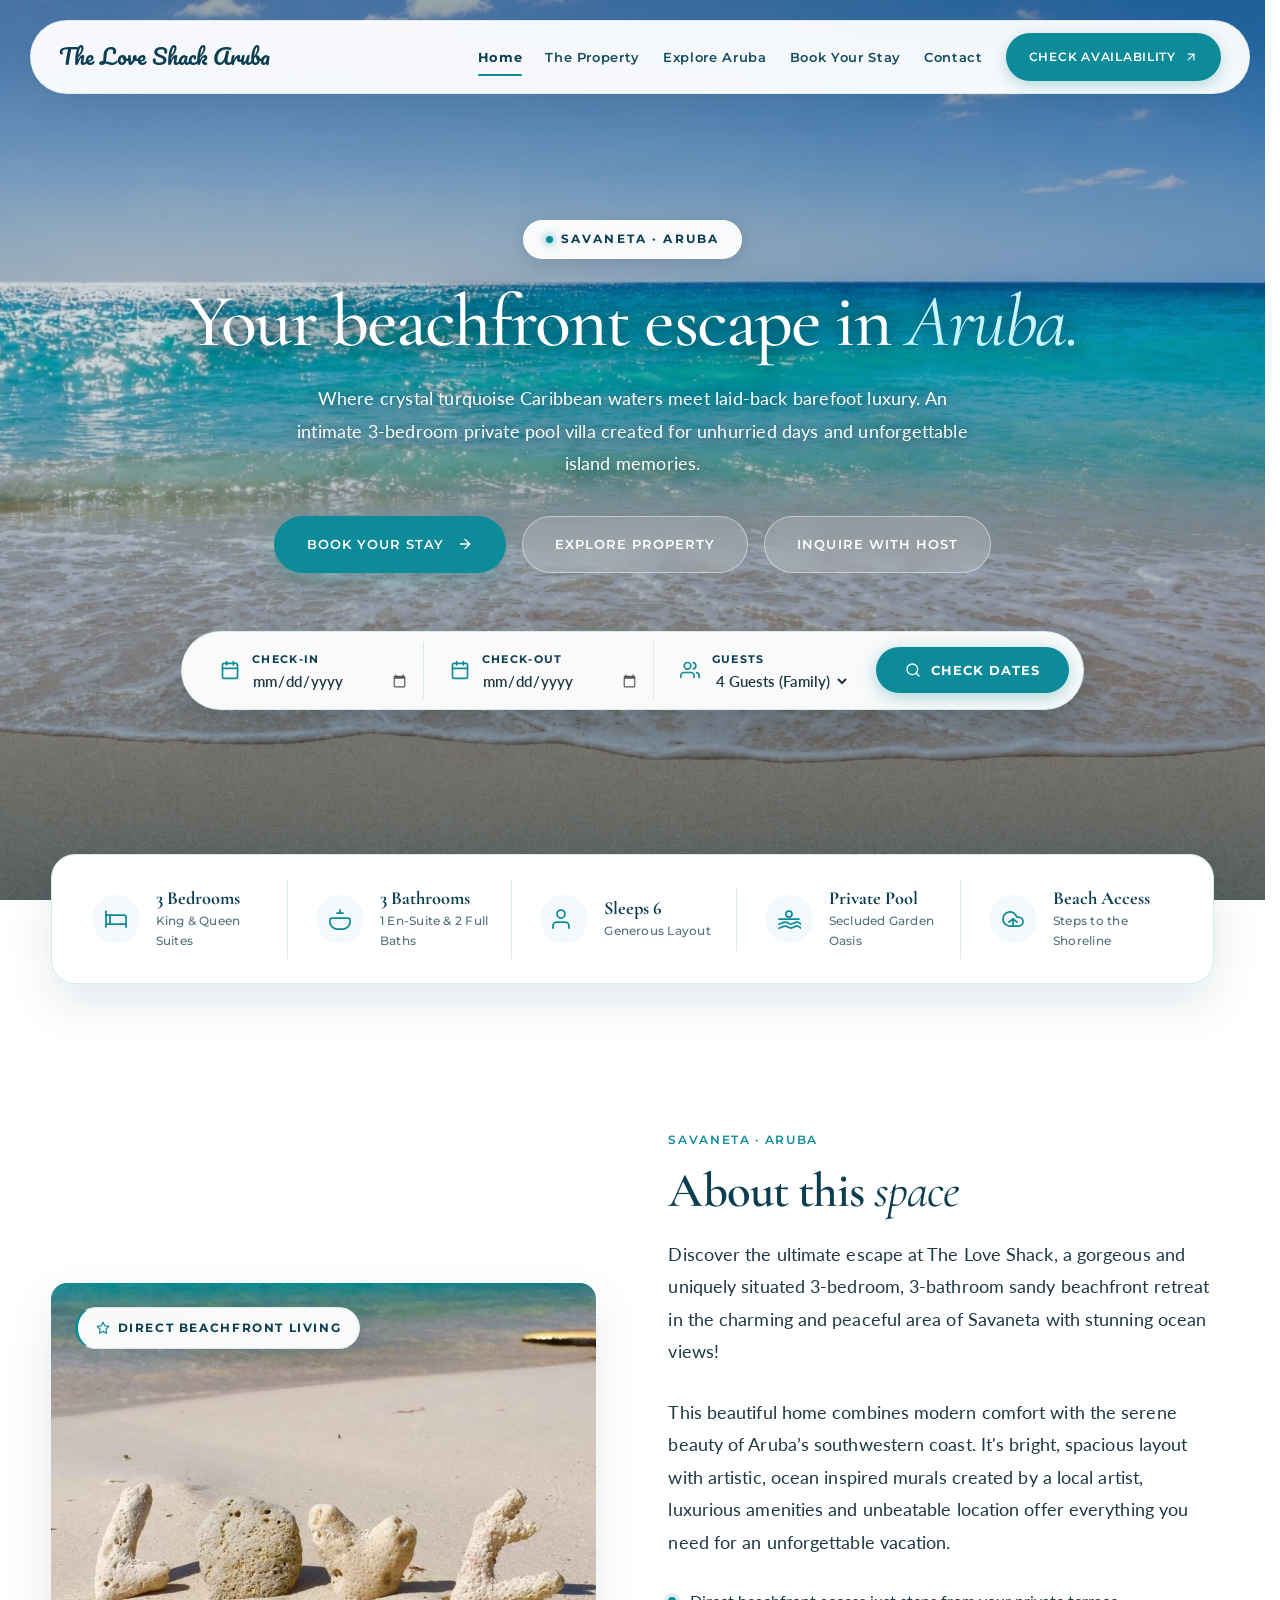
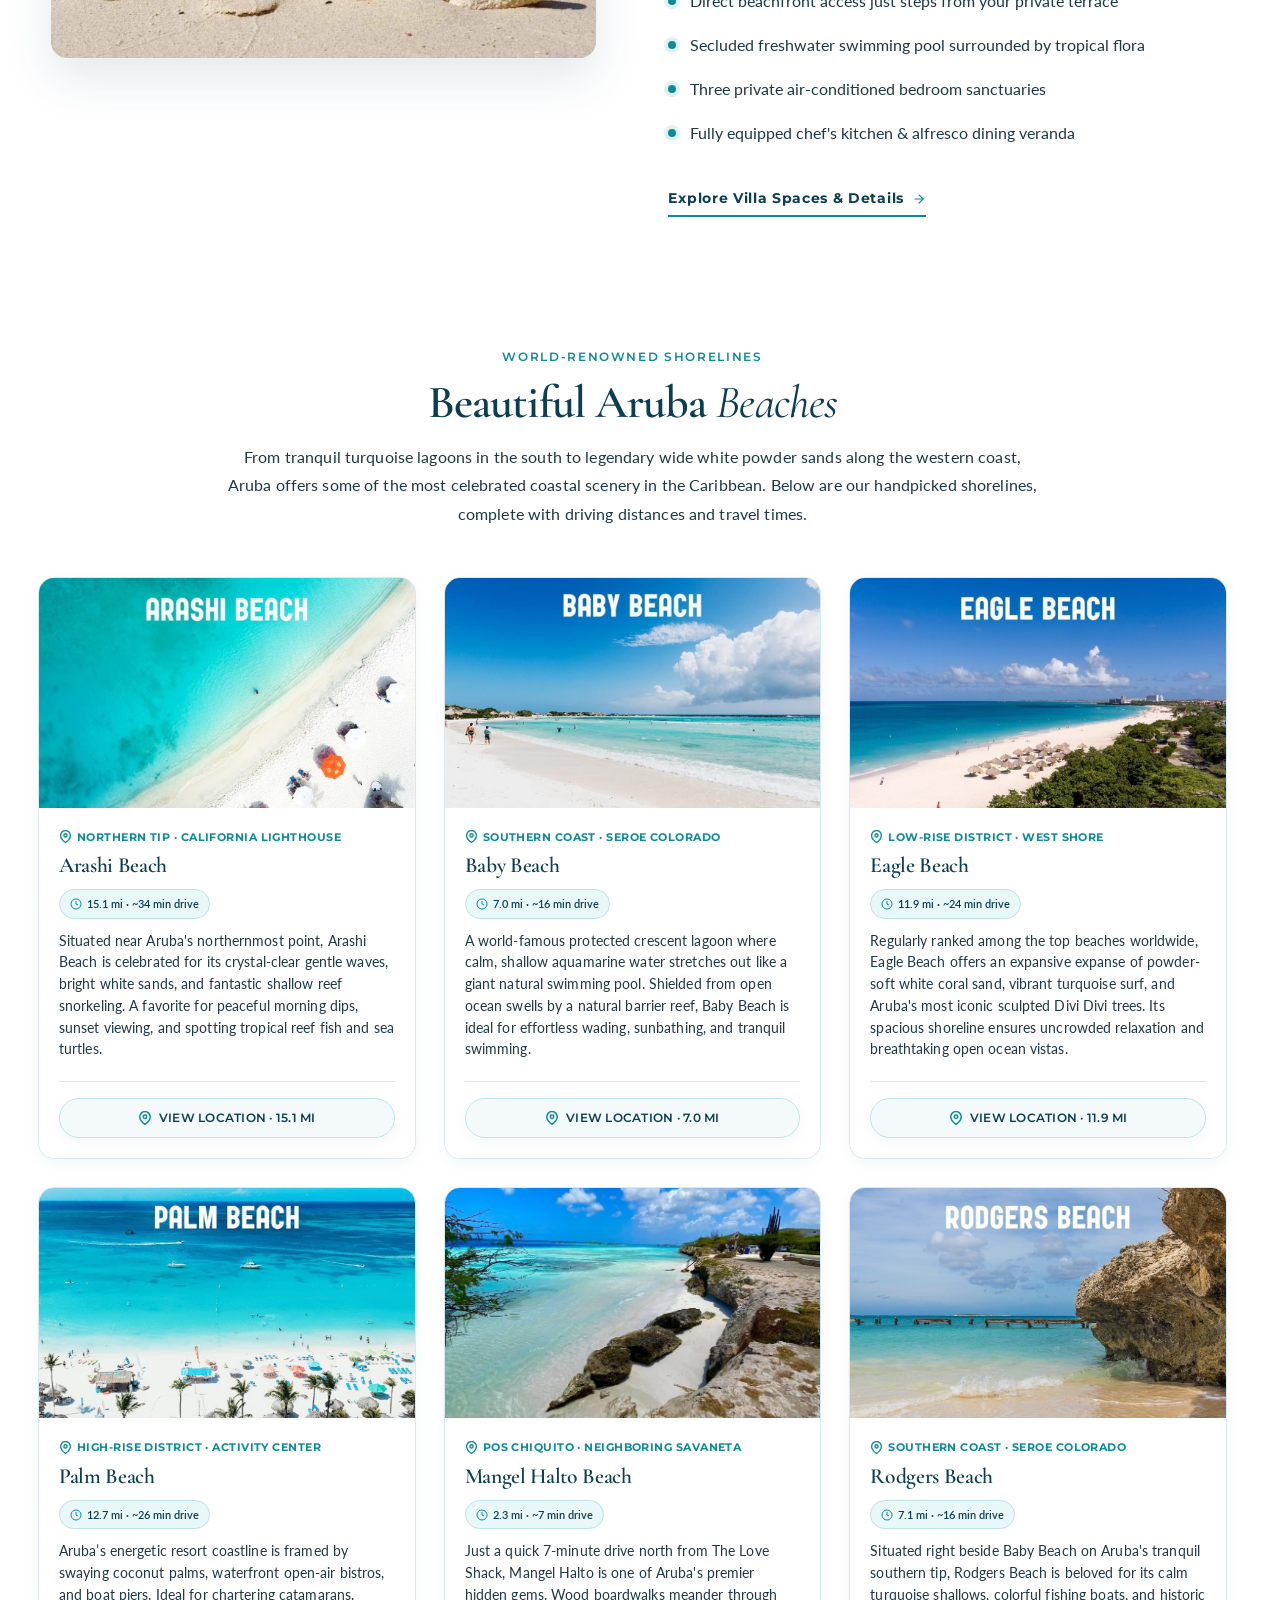
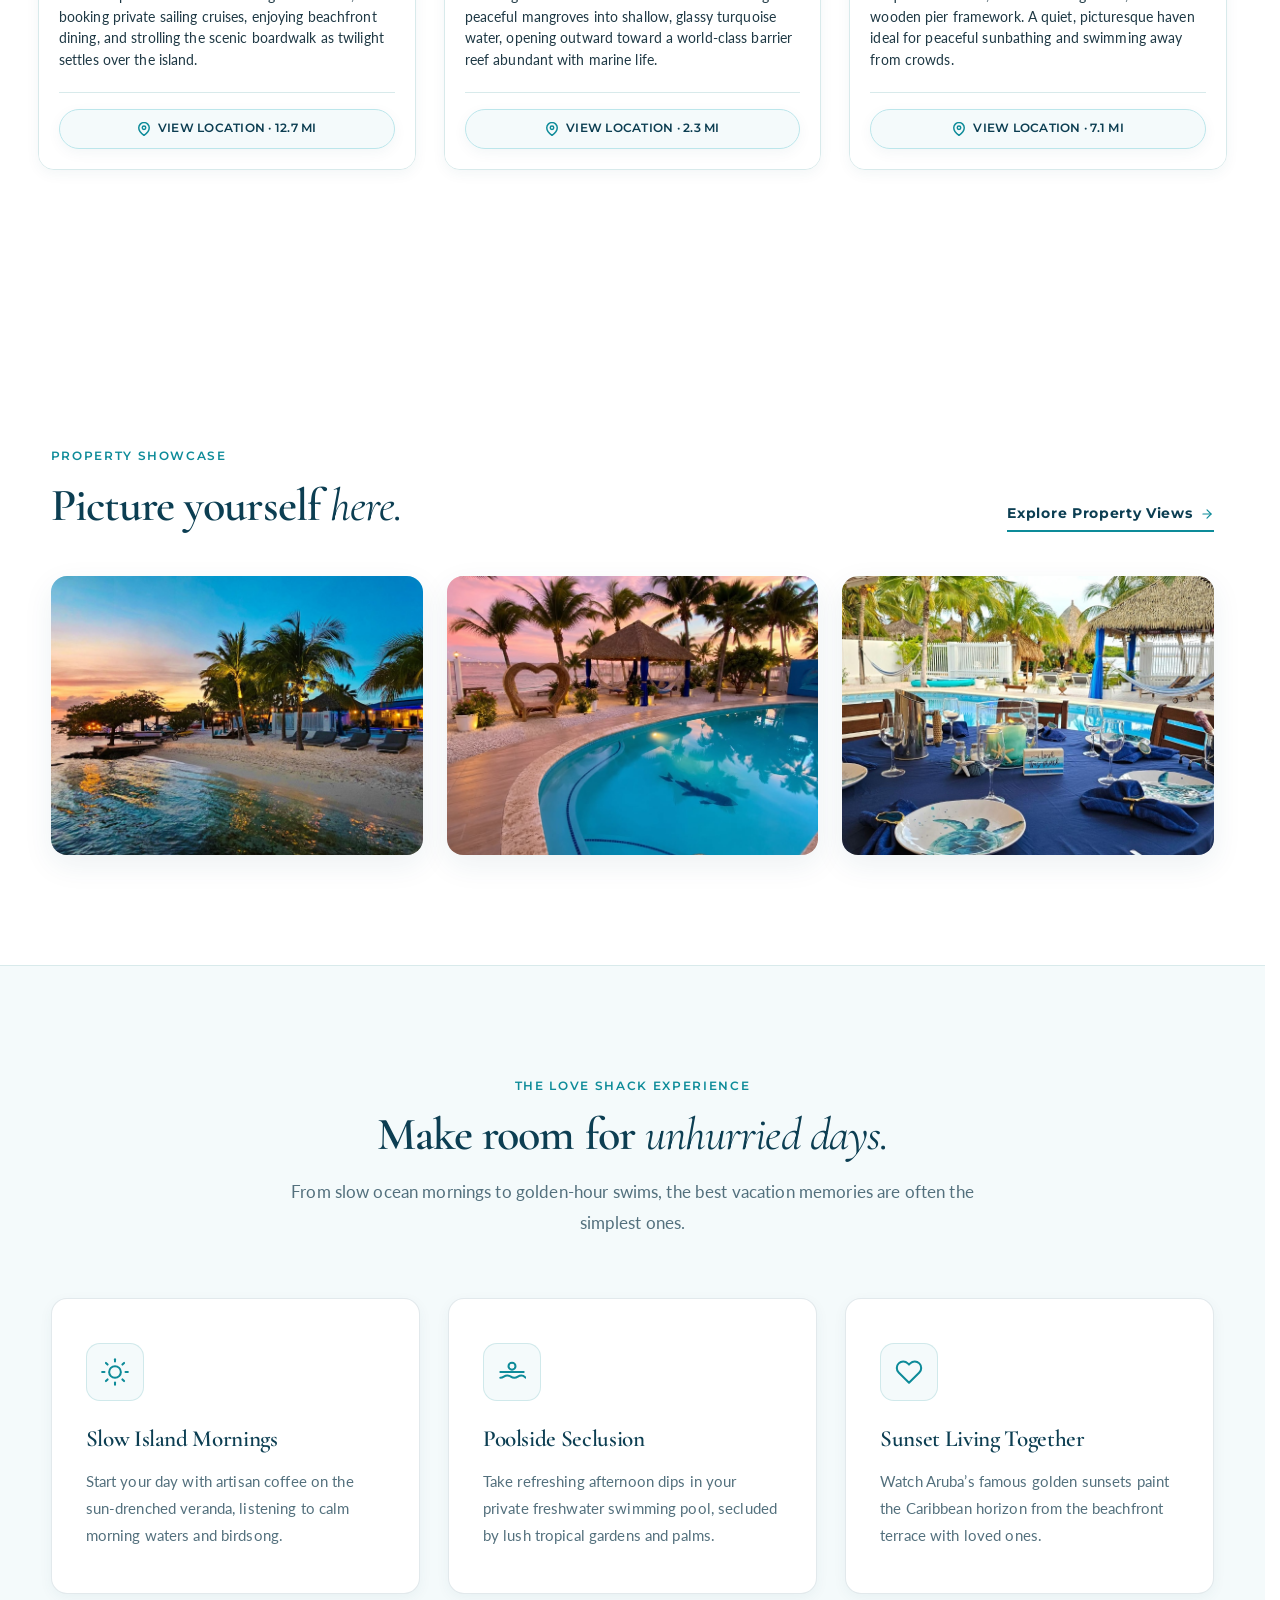
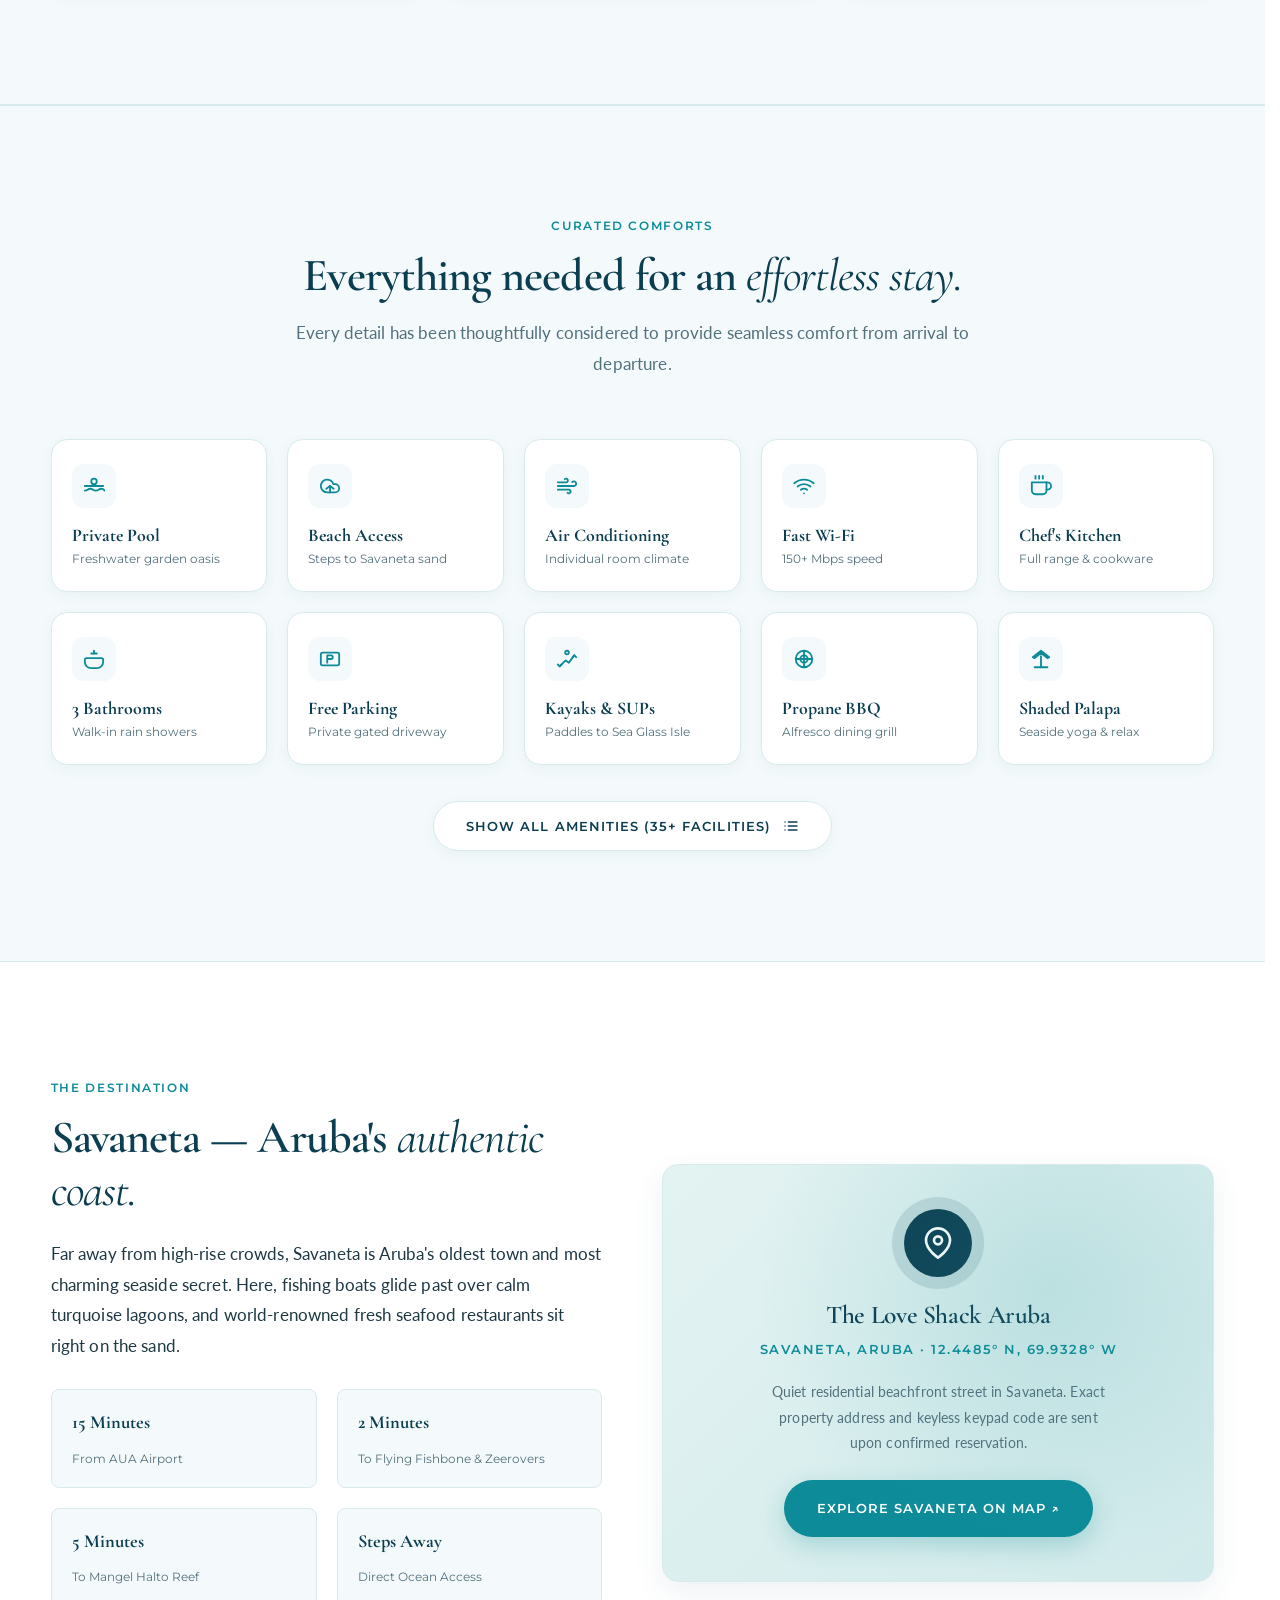
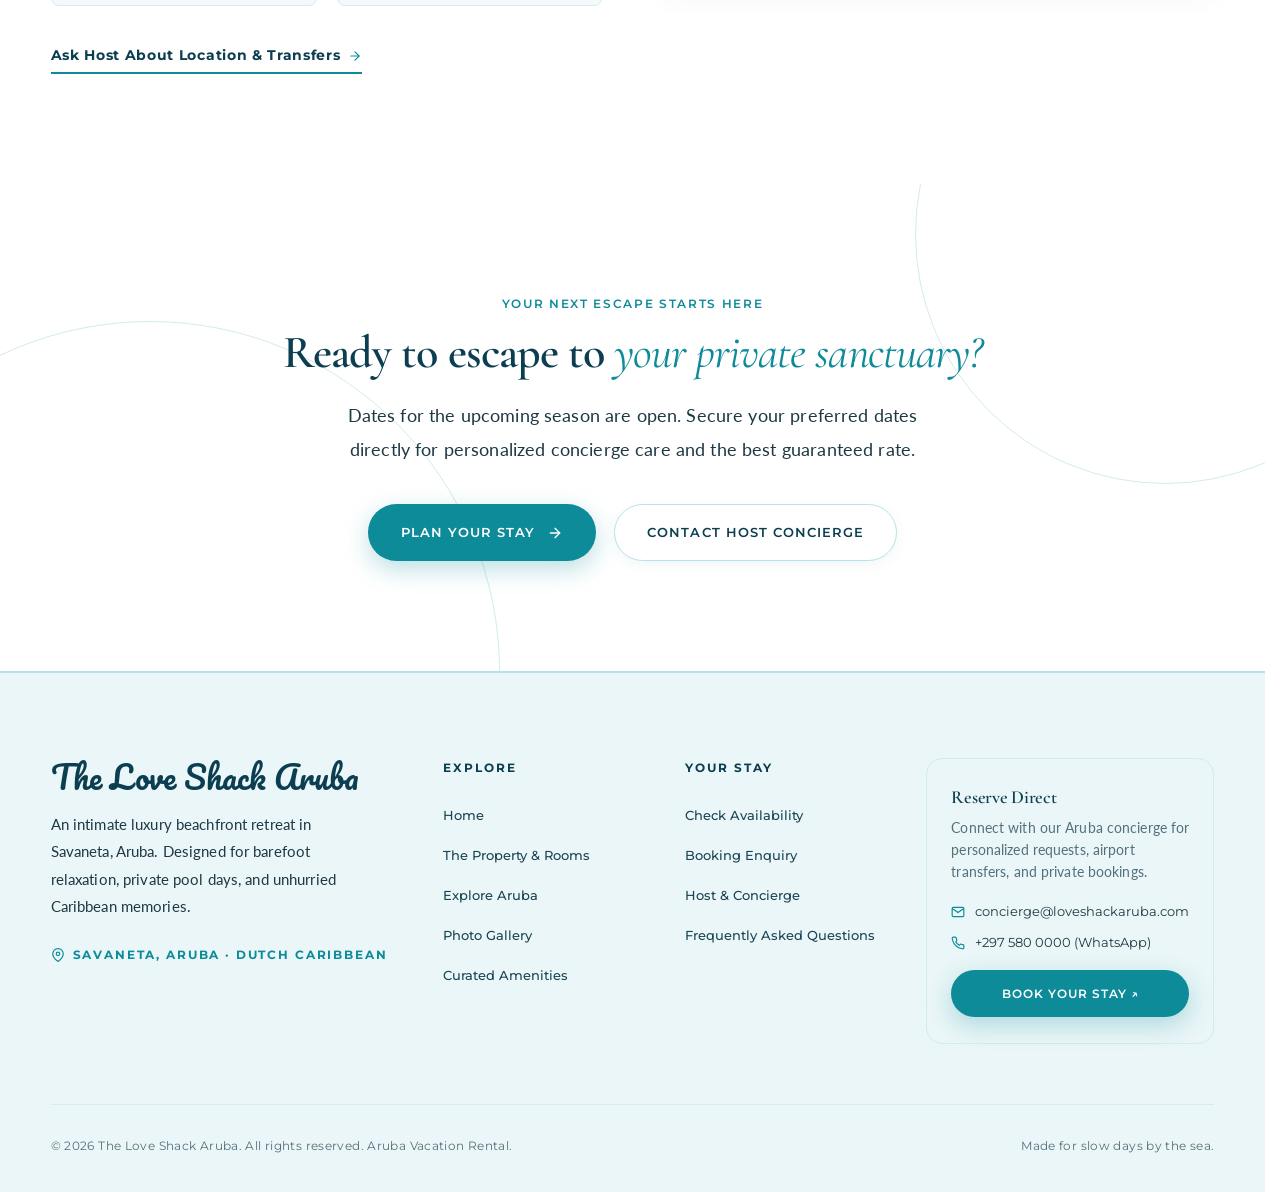
==== index.html @ a63049f9 "Update client requested website changes" ====
<!doctype html>
<html lang="en">
<head>
  <meta charset="utf-8">
  <meta name="viewport" content="width=device-width, initial-scale=1">
  <title>The Love Shack Aruba | Luxury Beachfront Villa in Savaneta</title>
  <meta name="description" content="An intimate 3-bedroom luxury beachfront vacation villa in Savaneta, Aruba. Private swimming pool, direct Caribbean sea access, and serene island living.">
  
  <!-- Typography System: Pacifico (Logo), Cormorant Garamond (Headings), Lato (Body), Montserrat (Nav & Buttons) -->
  <link rel="preconnect" href="https://fonts.googleapis.com">
  <link rel="preconnect" href="https://fonts.gstatic.com" crossorigin>
  <link href="https://fonts.googleapis.com/css2?family=Bodoni+Moda:ital,opsz,wght@0,6..96,400..900;1,6..96,400..900&family=Cormorant+Garamond:ital,wght@0,400;0,500;0,600;0,700;1,400;1,600&family=Lato:ital,wght@0,300;0,400;0,700;1,300;1,400&family=Montserrat:wght@400;500;600;700&family=Pacifico&display=swap" rel="stylesheet">
  
  <link rel="stylesheet" href="assets/css/style.css?v=2.8">
</head>
<body>

  <!-- Floating Luxury Navigation Bar (Reference 1 & 2 Synthesis) -->
  <div class="header-wrapper">
    <header class="header">
      <a class="logo" href="index.html" aria-label="The Love Shack Aruba Homepage">The Love Shack Aruba</a>
      
      <button class="menu-btn" aria-label="Toggle navigation menu" aria-expanded="false">
        <svg class="icon-hamburger" viewBox="0 0 24 24" fill="none" stroke="currentColor" stroke-width="2" stroke-linecap="round" stroke-linejoin="round" aria-hidden="true">
          <line x1="3" y1="12" x2="21" y2="12"></line>
          <line x1="3" y1="6" x2="21" y2="6"></line>
          <line x1="3" y1="18" x2="21" y2="18"></line>
        </svg>
        <svg class="icon-close" viewBox="0 0 24 24" fill="none" stroke="currentColor" stroke-width="2" stroke-linecap="round" stroke-linejoin="round" aria-hidden="true">
          <line x1="18" y1="6" x2="6" y2="18"></line>
          <line x1="6" y1="6" x2="18" y2="18"></line>
        </svg>
      </button>

      <nav class="nav" aria-label="Main Navigation">
        <a class="current" href="index.html">Home</a>
        <a href="property.html">The Property</a>
        <a href="explore-aruba.html">Explore Aruba</a>
        <a href="booking.html">Book Your Stay</a>
        <a href="contact.html">Contact</a>
        <a class="nav-cta" href="booking.html">
          Check Availability
          <svg viewBox="0 0 24 24" fill="none" stroke="currentColor" stroke-width="2" stroke-linecap="round" stroke-linejoin="round">
            <line x1="7" y1="17" x2="17" y2="7"></line>
            <polyline points="7 7 17 7 17 17"></polyline>
          </svg>
        </a>
      </nav>
    </header>
  </div>

  <main>
    <!-- Immersive Beachfront Hero Section (Reference 1 & 2 Inspirations) -->
    <section class="hero" aria-label="Welcome to The Love Shack Aruba">
      <div class="hero-bg" role="img" aria-label="Caribbean beachfront and ocean hero photograph"></div>
      <div class="hero-overlay"></div>
      
      <div class="hero-content">
        <div class="hero-tag">
          <span>SAVANETA · ARUBA</span>
        </div>

        <h1>Your beachfront escape in <em>Aruba.</em></h1>
        
        <p class="hero-description">
          Where crystal turquoise Caribbean waters meet laid-back barefoot luxury. An intimate 3-bedroom private pool villa created for unhurried days and unforgettable island memories.
        </p>

        <div class="hero-actions">
          <a class="btn btn-teal" href="booking.html">
            Book Your Stay
            <svg viewBox="0 0 24 24" fill="none" stroke="currentColor" stroke-width="2" stroke-linecap="round" stroke-linejoin="round">
              <line x1="5" y1="12" x2="19" y2="12"></line>
              <polyline points="12 5 19 12 12 19"></polyline>
            </svg>
          </a>
          <a class="btn btn-glass" href="property.html#accommodations">Explore Property</a>
          <a class="btn btn-glass" href="contact.html">Inquire With Host</a>
        </div>

        <!-- Central Floating Booking Search Bar (Signature Reference 1 Element) -->
        <div class="hero-search-wrapper">
          <form class="hero-search-bar" id="heroSearchForm" action="booking.html" method="GET" aria-label="Quick search availability">
            <div class="search-field">
              <div class="search-field-icon">
                <svg viewBox="0 0 24 24" fill="none" stroke="currentColor" stroke-width="2" stroke-linecap="round" stroke-linejoin="round">
                  <rect x="3" y="4" width="18" height="18" rx="2" ry="2"></rect>
                  <line x1="16" y1="2" x2="16" y2="6"></line>
                  <line x1="8" y1="2" x2="8" y2="6"></line>
                  <line x1="3" y1="10" x2="21" y2="10"></line>
                </svg>
              </div>
              <div class="search-field-body">
                <span class="search-field-label">Check-In</span>
                <input type="date" id="heroCheckin" name="checkin" aria-label="Check-in date">
              </div>
            </div>

            <div class="search-field">
              <div class="search-field-icon">
                <svg viewBox="0 0 24 24" fill="none" stroke="currentColor" stroke-width="2" stroke-linecap="round" stroke-linejoin="round">
                  <rect x="3" y="4" width="18" height="18" rx="2" ry="2"></rect>
                  <line x1="16" y1="2" x2="16" y2="6"></line>
                  <line x1="8" y1="2" x2="8" y2="6"></line>
                  <line x1="3" y1="10" x2="21" y2="10"></line>
                </svg>
              </div>
              <div class="search-field-body">
                <span class="search-field-label">Check-Out</span>
                <input type="date" id="heroCheckout" name="checkout" aria-label="Check-out date">
              </div>
            </div>

            <div class="search-field">
              <div class="search-field-icon">
                <svg viewBox="0 0 24 24" fill="none" stroke="currentColor" stroke-width="2" stroke-linecap="round" stroke-linejoin="round">
                  <path d="M17 21v-2a4 4 0 0 0-4-4H5a4 4 0 0 0-4 4v2"></path>
                  <circle cx="9" cy="7" r="4"></circle>
                  <path d="M23 21v-2a4 4 0 0 0-3-3.87"></path>
                  <path d="M16 3.13a4 4 0 0 1 0 7.75"></path>
                </svg>
              </div>
              <div class="search-field-body">
                <span class="search-field-label">Guests</span>
                <select id="heroGuests" name="guests" aria-label="Number of guests">
                  <option value="2">2 Guests (Couple)</option>
                  <option value="4" selected>4 Guests (Family)</option>
                  <option value="6">6 Guests (Max)</option>
                </select>
              </div>
            </div>

            <button type="submit" class="search-btn">
              <svg viewBox="0 0 24 24" fill="none" stroke="currentColor" stroke-width="2" stroke-linecap="round" stroke-linejoin="round">
                <circle cx="11" cy="11" r="8"></circle>
                <line x1="21" y1="21" x2="16.65" y2="16.65"></line>
              </svg>
              <span>Check Dates</span>
            </button>
          </form>
        </div>
      </div>
    </section>

    <!-- Floating Amenity Information Strip (Signature Reference 2 Element) -->
    <section class="amenity-strip-section wrap" aria-label="Property Key Highlights">
      <div class="amenity-strip-container">
        <div class="strip-item">
          <div class="strip-icon">
            <svg viewBox="0 0 24 24" fill="none" stroke="currentColor" stroke-linecap="round" stroke-linejoin="round">
              <path d="M2 4v16"></path>
              <path d="M2 8h18a2 2 0 0 1 2 2v10"></path>
              <path d="M2 17h20"></path>
              <path d="M6 8v9"></path>
            </svg>
          </div>
          <div class="strip-text">
            <strong>3 Bedrooms</strong>
            <span>King & Queen Suites</span>
          </div>
        </div>

        <div class="strip-item">
          <div class="strip-icon">
            <svg viewBox="0 0 24 24" fill="none" stroke="currentColor" stroke-linecap="round" stroke-linejoin="round">
              <path d="M9 6h6"></path>
              <path d="M12 3v3"></path>
              <path d="M4 11h16a2 2 0 0 1 2 2v2a7 7 0 0 1-7 7H9a7 7 0 0 1-7-7v-2a2 2 0 0 1 2-2z"></path>
            </svg>
          </div>
          <div class="strip-text">
            <strong>3 Bathrooms</strong>
            <span>1 En-Suite &amp; 2 Full Baths</span>
          </div>
        </div>

        <div class="strip-item">
          <div class="strip-icon">
            <svg viewBox="0 0 24 24" fill="none" stroke="currentColor" stroke-linecap="round" stroke-linejoin="round">
              <path d="M17 21v-2a4 4 0 0 0-4-4H5a4 4 0 0 0-4 4v2"></path>
              <circle cx="9" cy="7" r="4"></circle>
            </svg>
          </div>
          <div class="strip-text">
            <strong>Sleeps 6</strong>
            <span>Generous Layout</span>
          </div>
        </div>

        <div class="strip-item">
          <div class="strip-icon">
            <svg viewBox="0 0 24 24" fill="none" stroke="currentColor" stroke-linecap="round" stroke-linejoin="round">
              <path d="M2 12h20"></path>
              <path d="M2 17c3 0 3-2 6-2s3 2 6 2 3-2 6-2 3 2 4 2"></path>
              <path d="M2 21c3 0 3-2 6-2s3 2 6 2 3-2 6-2 3 2 4 2"></path>
              <circle cx="12" cy="7" r="3"></circle>
            </svg>
          </div>
          <div class="strip-text">
            <strong>Private Pool</strong>
            <span>Secluded Garden Oasis</span>
          </div>
        </div>

        <div class="strip-item">
          <div class="strip-icon">
            <svg viewBox="0 0 24 24" fill="none" stroke="currentColor" stroke-linecap="round" stroke-linejoin="round">
              <path d="M17.5 19H9a7 7 0 1 1 6.71-9h1.79a4.5 4.5 0 1 1 0 9Z"></path>
              <path d="M12 12v7"></path>
              <path d="m8 15 4-3 4 3"></path>
            </svg>
          </div>
          <div class="strip-text">
            <strong>Beach Access</strong>
            <span>Steps to the Shoreline</span>
          </div>
        </div>
      </div>
    </section>

    <!-- Editorial Property Introduction Section: About this space -->
    <section class="intro-section wrap" aria-label="About this space">
      <div class="intro-grid">
        <div class="intro-visual">
          <div class="intro-image-frame">
            <img src="assets/images/about-this-space.jpg" alt="The Love Shack Aruba beachfront tropical coastline in Savaneta">
          </div>
          <div class="intro-badge">
            <svg viewBox="0 0 24 24" fill="none" stroke="currentColor" stroke-width="2" stroke-linecap="round" stroke-linejoin="round">
              <polygon points="12 2 15.09 8.26 22 9.27 17 14.14 18.18 21.02 12 17.77 5.82 21.02 7 14.14 2 9.27 8.91 8.26 12 2"></polygon>
            </svg>
            Direct Beachfront Living
          </div>
        </div>

        <div class="intro-content">
          <span class="eyebrow">SAVANETA · ARUBA</span>
          <h2>About this <em>space</em></h2>
          <p>
            Discover the ultimate escape at The Love Shack, a gorgeous and uniquely situated 3-bedroom, 3-bathroom sandy beachfront retreat in the charming and peaceful area of Savaneta with stunning ocean views!
          </p>
          <p>
            This beautiful home combines modern comfort with the serene beauty of Aruba’s southwestern coast. It's bright, spacious layout with artistic, ocean inspired murals created by a local artist, luxurious amenities and unbeatable location offer everything you need for an unforgettable vacation.
          </p>

          <ul class="benefit-list">
            <li class="benefit-item">
              <span class="benefit-dot"></span>
              <span>Direct beachfront access just steps from your private terrace</span>
            </li>
            <li class="benefit-item">
              <span class="benefit-dot"></span>
              <span>Secluded freshwater swimming pool surrounded by tropical flora</span>
            </li>
            <li class="benefit-item">
              <span class="benefit-dot"></span>
              <span>Three private air-conditioned bedroom sanctuaries</span>
            </li>
            <li class="benefit-item">
              <span class="benefit-dot"></span>
              <span>Fully equipped chef's kitchen & alfresco dining veranda</span>
            </li>
          </ul>

          <a class="btn-text-link" href="property.html#accommodations">
            Explore Villa Spaces & Details
            <svg viewBox="0 0 24 24" fill="none" stroke="currentColor" stroke-width="2" stroke-linecap="round" stroke-linejoin="round">
              <line x1="5" y1="12" x2="19" y2="12"></line>
              <polyline points="12 5 19 12 12 19"></polyline>
            </svg>
          </a>
        </div>
      </div>
    </section>

    <!-- Beautiful Aruba Beaches Section -->
    <section class="wrap intro-section beach-cards-section" style="padding-top: 30px;" aria-label="Beautiful Aruba Beaches">
      <div class="seaglass-header" style="max-width: 820px; margin-bottom: 48px;">
        <span class="eyebrow">WORLD-RENOWNED SHORELINES</span>
        <h2>Beautiful Aruba <em>Beaches</em></h2>
        <p>
          From tranquil turquoise lagoons in the south to legendary wide white powder sands along the western coast, Aruba offers some of the most celebrated coastal scenery in the Caribbean. Below are our handpicked shorelines, complete with driving distances and travel times.
        </p>
      </div>

      <div class="explore-beach-grid">
        <!-- Beach Card 1: Arashi Beach -->
        <article class="explore-beach-card">
          <div class="explore-card-img-wrap">
            <img src="assets/images/explore/arashi-beach.jpg" alt="Aerial view of Arashi Beach Aruba with turquoise water and beach umbrellas" loading="lazy">
          </div>
          <div class="explore-beach-body">
            <span class="explore-card-tag">
              <svg viewBox="0 0 24 24" width="13" height="13" fill="none" stroke="currentColor" stroke-width="2.5" aria-hidden="true"><path d="M21 10c0 7-9 13-9 13s-9-6-9-13a9 9 0 0 1 18 0z"></path><circle cx="12" cy="10" r="3"></circle></svg>
              <span>Northern Tip · California Lighthouse</span>
            </span>
            <h3 class="explore-card-title">Arashi Beach</h3>
            <div class="explore-dist-pill">
              <svg viewBox="0 0 24 24" width="12" height="12" fill="none" stroke="currentColor" stroke-width="2" aria-hidden="true"><circle cx="12" cy="12" r="10"></circle><polyline points="12 6 12 12 16 14"></polyline></svg>
              <span>15.1 mi · ~34 min drive</span>
            </div>
            <p class="explore-card-desc">
              Situated near Aruba's northernmost point, Arashi Beach is celebrated for its crystal-clear gentle waves, bright white sands, and fantastic shallow reef snorkeling. A favorite for peaceful morning dips, sunset viewing, and spotting tropical reef fish and sea turtles.
            </p>
            <div class="explore-card-actions">
              <a class="btn btn-sm btn-beach-loc" href="https://www.google.com/maps/dir/?api=1&origin=Aruba+Ocean+Villas%2C+Savaneta+356A%2C+Savaneta%2C+Aruba&destination=Arashi+Beach%2C+Aruba&travelmode=driving" target="_blank" rel="noopener noreferrer">
                <svg viewBox="0 0 24 24" width="13" height="13" fill="none" stroke="currentColor" stroke-width="2.5" aria-hidden="true"><path d="M21 10c0 7-9 13-9 13s-9-6-9-13a9 9 0 0 1 18 0z"></path><circle cx="12" cy="10" r="3"></circle></svg>
                <span>View Location · 15.1 mi</span>
              </a>
            </div>
          </div>
        </article>

        <!-- Beach Card 2: Baby Beach -->
        <article class="explore-beach-card">
          <div class="explore-card-img-wrap">
            <img src="assets/images/explore/baby-beach.jpg" alt="Pristine white sand shoreline and calm turquoise waters at Baby Beach Aruba" loading="lazy">
          </div>
          <div class="explore-beach-body">
            <span class="explore-card-tag">
              <svg viewBox="0 0 24 24" width="13" height="13" fill="none" stroke="currentColor" stroke-width="2.5" aria-hidden="true"><path d="M21 10c0 7-9 13-9 13s-9-6-9-13a9 9 0 0 1 18 0z"></path><circle cx="12" cy="10" r="3"></circle></svg>
              <span>Southern Coast · Seroe Colorado</span>
            </span>
            <h3 class="explore-card-title">Baby Beach</h3>
            <div class="explore-dist-pill">
              <svg viewBox="0 0 24 24" width="12" height="12" fill="none" stroke="currentColor" stroke-width="2" aria-hidden="true"><circle cx="12" cy="12" r="10"></circle><polyline points="12 6 12 12 16 14"></polyline></svg>
              <span>7.0 mi · ~16 min drive</span>
            </div>
            <p class="explore-card-desc">
              A world-famous protected crescent lagoon where calm, shallow aquamarine water stretches out like a giant natural swimming pool. Shielded from open ocean swells by a natural barrier reef, Baby Beach is ideal for effortless wading, sunbathing, and tranquil swimming.
            </p>
            <div class="explore-card-actions">
              <a class="btn btn-sm btn-beach-loc" href="https://www.google.com/maps/dir/?api=1&origin=Aruba+Ocean+Villas%2C+Savaneta+356A%2C+Savaneta%2C+Aruba&destination=Baby+Beach%2C+San+Nicolas%2C+Aruba&travelmode=driving" target="_blank" rel="noopener noreferrer">
                <svg viewBox="0 0 24 24" width="13" height="13" fill="none" stroke="currentColor" stroke-width="2.5" aria-hidden="true"><path d="M21 10c0 7-9 13-9 13s-9-6-9-13a9 9 0 0 1 18 0z"></path><circle cx="12" cy="10" r="3"></circle></svg>
                <span>View Location · 7.0 mi</span>
              </a>
            </div>
          </div>
        </article>

        <!-- Beach Card 3: Eagle Beach -->
        <article class="explore-beach-card">
          <div class="explore-card-img-wrap">
            <img src="assets/images/explore/eagle-beach.jpg" alt="Aerial panorama of Eagle Beach Aruba featuring turquoise water and shaded palapas" loading="lazy">
          </div>
          <div class="explore-beach-body">
            <span class="explore-card-tag">
              <svg viewBox="0 0 24 24" width="13" height="13" fill="none" stroke="currentColor" stroke-width="2.5" aria-hidden="true"><path d="M21 10c0 7-9 13-9 13s-9-6-9-13a9 9 0 0 1 18 0z"></path><circle cx="12" cy="10" r="3"></circle></svg>
              <span>Low-Rise District · West Shore</span>
            </span>
            <h3 class="explore-card-title">Eagle Beach</h3>
            <div class="explore-dist-pill">
              <svg viewBox="0 0 24 24" width="12" height="12" fill="none" stroke="currentColor" stroke-width="2" aria-hidden="true"><circle cx="12" cy="12" r="10"></circle><polyline points="12 6 12 12 16 14"></polyline></svg>
              <span>11.9 mi · ~24 min drive</span>
            </div>
            <p class="explore-card-desc">
              Regularly ranked among the top beaches worldwide, Eagle Beach offers an expansive expanse of powder-soft white coral sand, vibrant turquoise surf, and Aruba's most iconic sculpted Divi Divi trees. Its spacious shoreline ensures uncrowded relaxation and breathtaking open ocean vistas.
            </p>
            <div class="explore-card-actions">
              <a class="btn btn-sm btn-beach-loc" href="https://www.google.com/maps/dir/?api=1&origin=Aruba+Ocean+Villas%2C+Savaneta+356A%2C+Savaneta%2C+Aruba&destination=Eagle+Beach%2C+Aruba&travelmode=driving" target="_blank" rel="noopener noreferrer">
                <svg viewBox="0 0 24 24" width="13" height="13" fill="none" stroke="currentColor" stroke-width="2.5" aria-hidden="true"><path d="M21 10c0 7-9 13-9 13s-9-6-9-13a9 9 0 0 1 18 0z"></path><circle cx="12" cy="10" r="3"></circle></svg>
                <span>View Location · 11.9 mi</span>
              </a>
            </div>
          </div>
        </article>

        <!-- Beach Card 4: Palm Beach -->
        <article class="explore-beach-card">
          <div class="explore-card-img-wrap">
            <img src="assets/images/explore/palm-beach.jpg" alt="Palm Beach Aruba aerial view with turquoise sea, palm trees, and coastal boats" loading="lazy">
          </div>
          <div class="explore-beach-body">
            <span class="explore-card-tag">
              <svg viewBox="0 0 24 24" width="13" height="13" fill="none" stroke="currentColor" stroke-width="2.5" aria-hidden="true"><path d="M21 10c0 7-9 13-9 13s-9-6-9-13a9 9 0 0 1 18 0z"></path><circle cx="12" cy="10" r="3"></circle></svg>
              <span>High-Rise District · Activity Center</span>
            </span>
            <h3 class="explore-card-title">Palm Beach</h3>
            <div class="explore-dist-pill">
              <svg viewBox="0 0 24 24" width="12" height="12" fill="none" stroke="currentColor" stroke-width="2" aria-hidden="true"><circle cx="12" cy="12" r="10"></circle><polyline points="12 6 12 12 16 14"></polyline></svg>
              <span>12.7 mi · ~26 min drive</span>
            </div>
            <p class="explore-card-desc">
              Aruba’s energetic resort coastline is framed by swaying coconut palms, waterfront open-air bistros, and boat piers. Ideal for chartering catamarans, booking private sailing cruises, enjoying beachfront dining, and strolling the scenic boardwalk as twilight settles over the island.
            </p>
            <div class="explore-card-actions">
              <a class="btn btn-sm btn-beach-loc" href="https://www.google.com/maps/dir/?api=1&origin=Aruba+Ocean+Villas%2C+Savaneta+356A%2C+Savaneta%2C+Aruba&destination=Palm+Beach%2C+Noord%2C+Aruba&travelmode=driving" target="_blank" rel="noopener noreferrer">
                <svg viewBox="0 0 24 24" width="13" height="13" fill="none" stroke="currentColor" stroke-width="2.5" aria-hidden="true"><path d="M21 10c0 7-9 13-9 13s-9-6-9-13a9 9 0 0 1 18 0z"></path><circle cx="12" cy="10" r="3"></circle></svg>
                <span>View Location · 12.7 mi</span>
              </a>
            </div>
          </div>
        </article>

        <!-- Beach Card 5: Mangel Halto Beach -->
        <article class="explore-beach-card">
          <div class="explore-card-img-wrap">
            <img src="assets/images/explore/mangel-halto.jpg" alt="Tranquil turquoise lagoon, wooden stairs, and rocky limestone cove at Mangel Halto Aruba" loading="lazy">
          </div>
          <div class="explore-beach-body">
            <span class="explore-card-tag">
              <svg viewBox="0 0 24 24" width="13" height="13" fill="none" stroke="currentColor" stroke-width="2.5" aria-hidden="true"><path d="M21 10c0 7-9 13-9 13s-9-6-9-13a9 9 0 0 1 18 0z"></path><circle cx="12" cy="10" r="3"></circle></svg>
              <span>Pos Chiquito · Neighboring Savaneta</span>
            </span>
            <h3 class="explore-card-title">Mangel Halto Beach</h3>
            <div class="explore-dist-pill">
              <svg viewBox="0 0 24 24" width="12" height="12" fill="none" stroke="currentColor" stroke-width="2" aria-hidden="true"><circle cx="12" cy="12" r="10"></circle><polyline points="12 6 12 12 16 14"></polyline></svg>
              <span>2.3 mi · ~7 min drive</span>
            </div>
            <p class="explore-card-desc">
              Just a quick 7-minute drive north from The Love Shack, Mangel Halto is one of Aruba's premier hidden gems. Wood boardwalks meander through peaceful mangroves into shallow, glassy turquoise water, opening outward toward a world-class barrier reef abundant with marine life.
            </p>
            <div class="explore-card-actions">
              <a class="btn btn-sm btn-beach-loc" href="https://www.google.com/maps/dir/?api=1&origin=Aruba+Ocean+Villas%2C+Savaneta+356A%2C+Savaneta%2C+Aruba&destination=Mangel+Halto+Beach%2C+Aruba&travelmode=driving" target="_blank" rel="noopener noreferrer">
                <svg viewBox="0 0 24 24" width="13" height="13" fill="none" stroke="currentColor" stroke-width="2.5" aria-hidden="true"><path d="M21 10c0 7-9 13-9 13s-9-6-9-13a9 9 0 0 1 18 0z"></path><circle cx="12" cy="10" r="3"></circle></svg>
                <span>View Location · 2.3 mi</span>
              </a>
            </div>
          </div>
        </article>

        <!-- Beach Card 6: Rodgers Beach -->
        <article class="explore-beach-card">
          <div class="explore-card-img-wrap">
            <img src="assets/images/explore/rodgers-beach.jpg" alt="Scenic view of Rodgers Beach Aruba with crystal clear turquoise shallows and iconic wooden pier pilings" loading="lazy">
          </div>
          <div class="explore-beach-body">
            <span class="explore-card-tag">
              <svg viewBox="0 0 24 24" width="13" height="13" fill="none" stroke="currentColor" stroke-width="2.5" aria-hidden="true"><path d="M21 10c0 7-9 13-9 13s-9-6-9-13a9 9 0 0 1 18 0z"></path><circle cx="12" cy="10" r="3"></circle></svg>
              <span>Southern Coast · Seroe Colorado</span>
            </span>
            <h3 class="explore-card-title">Rodgers Beach</h3>
            <div class="explore-dist-pill">
              <svg viewBox="0 0 24 24" width="12" height="12" fill="none" stroke="currentColor" stroke-width="2" aria-hidden="true"><circle cx="12" cy="12" r="10"></circle><polyline points="12 6 12 12 16 14"></polyline></svg>
              <span>7.1 mi · ~16 min drive</span>
            </div>
            <p class="explore-card-desc">
              Situated right beside Baby Beach on Aruba's tranquil southern tip, Rodgers Beach is beloved for its calm turquoise shallows, colorful fishing boats, and historic wooden pier framework. A quiet, picturesque haven ideal for peaceful sunbathing and swimming away from crowds.
            </p>
            <div class="explore-card-actions">
              <a class="btn btn-sm btn-beach-loc" href="https://www.google.com/maps/dir/?api=1&origin=Aruba+Ocean+Villas%2C+Savaneta+356A%2C+Savaneta%2C+Aruba&destination=Rodgers%20Beach%2C+Aruba&travelmode=driving" target="_blank" rel="noopener noreferrer">
                <svg viewBox="0 0 24 24" width="13" height="13" fill="none" stroke="currentColor" stroke-width="2.5" aria-hidden="true"><path d="M21 10c0 7-9 13-9 13s-9-6-9-13a9 9 0 0 1 18 0z"></path><circle cx="12" cy="10" r="3"></circle></svg>
                <span>View Location · 7.1 mi</span>
              </a>
            </div>
          </div>
        </article>
      </div>
    </section>

    <!-- Curated Gallery Preview Section: Showcase Gallery -->
    <section class="gallery-section wrap" id="gallery" aria-label="Villa Gallery Preview">
      <div class="gallery-header-row">
        <div>
          <span class="eyebrow">PROPERTY SHOWCASE</span>
          <h2>Picture yourself <em>here.</em></h2>
        </div>
        <a class="btn-text-link" href="property.html#gallery">
          Explore Property Views
          <svg viewBox="0 0 24 24" fill="none" stroke="currentColor" stroke-width="2" stroke-linecap="round" stroke-linejoin="round">
            <line x1="5" y1="12" x2="19" y2="12"></line>
            <polyline points="12 5 19 12 12 19"></polyline>
          </svg>
        </a>
      </div>

      <!-- 3-Photo Property Showcase Gallery Grid -->
      <div class="gallery-grid">
        <div class="gallery-item" data-caption="Private beachfront lounge and illuminated palm trees along the Savaneta shoreline at sunset">
          <img src="assets/images/showcase-1.jpg" alt="Beachfront sunset lounge and illuminated palm trees along the Savaneta coastline" loading="lazy">
          <div class="gallery-overlay">
            <span class="gallery-tag">Beachfront &amp; Sunset</span>
            <p class="gallery-caption">Savaneta Beachfront Sunset</p>
          </div>
        </div>

        <div class="gallery-item" data-caption="Freshwater swimming pool with dolphin mosaic, romantic heart chair, and palapa cabana at twilight">
          <img src="assets/images/showcase-2.jpg" alt="Private swimming pool with dolphin mosaic, heart lounge chair, and thatched palapa at twilight" loading="lazy" style="object-position: center 60%;">
          <div class="gallery-overlay">
            <span class="gallery-tag">Pool &amp; Cabana</span>
            <p class="gallery-caption">Twilight Pool &amp; Palapa Oasis</p>
          </div>
        </div>

        <div class="gallery-item" data-caption="Covered dining veranda with custom table setting and champagne overlooking the private pool">
          <img src="assets/images/showcase-3.jpg" alt="Alfresco poolside dining veranda set with coastal table settings and champagne" loading="lazy">
          <div class="gallery-overlay">
            <span class="gallery-tag">Alfresco Dining</span>
            <p class="gallery-caption">Poolside Dining Veranda</p>
          </div>
        </div>
      </div>
    </section>

    <!-- The Experience / Island Rhythm Section -->
    <section class="experience-section" aria-label="The Villa Experience">
      <div class="wrap">
        <div class="section-header">
          <span class="eyebrow center">THE LOVE SHACK EXPERIENCE</span>
          <h2>Make room for <em>unhurried days.</em></h2>
          <p>From slow ocean mornings to golden-hour swims, the best vacation memories are often the simplest ones.</p>
        </div>

        <div class="experience-grid">
          <article class="experience-card">
            <div class="experience-icon-wrap">
              <svg viewBox="0 0 24 24" fill="none" stroke="currentColor" stroke-linecap="round" stroke-linejoin="round">
                <circle cx="12" cy="12" r="5"></circle>
                <line x1="12" y1="1" x2="12" y2="3"></line>
                <line x1="12" y1="21" x2="12" y2="23"></line>
                <line x1="4.22" y1="4.22" x2="5.64" y2="5.64"></line>
                <line x1="18.36" y1="18.36" x2="19.78" y2="19.78"></line>
                <line x1="1" y1="12" x2="3" y2="12"></line>
                <line x1="21" y1="12" x2="23" y2="12"></line>
                <line x1="4.22" y1="19.78" x2="5.64" y2="18.36"></line>
                <line x1="18.36" y1="5.64" x2="19.78" y2="4.22"></line>
              </svg>
            </div>
            <h3>Slow Island Mornings</h3>
            <p>Start your day with artisan coffee on the sun-drenched veranda, listening to calm morning waters and birdsong.</p>
          </article>

          <article class="experience-card">
            <div class="experience-icon-wrap">
              <svg viewBox="0 0 24 24" fill="none" stroke="currentColor" stroke-linecap="round" stroke-linejoin="round">
                <path d="M2 12h20"></path>
                <path d="M2 17c3 0 3-2 6-2s3 2 6 2 3-2 6-2 3 2 4 2"></path>
                <circle cx="12" cy="7" r="3"></circle>
              </svg>
            </div>
            <h3>Poolside Seclusion</h3>
            <p>Take refreshing afternoon dips in your private freshwater swimming pool, secluded by lush tropical gardens and palms.</p>
          </article>

          <article class="experience-card">
            <div class="experience-icon-wrap">
              <svg viewBox="0 0 24 24" fill="none" stroke="currentColor" stroke-linecap="round" stroke-linejoin="round">
                <path d="M20.84 4.61a5.5 5.5 0 0 0-7.78 0L12 5.67l-1.06-1.06a5.5 5.5 0 0 0-7.78 7.78l1.06 1.06L12 21.23l7.78-7.78 1.06-1.06a5.5 5.5 0 0 0 0-7.78z"></path>
              </svg>
            </div>
            <h3>Sunset Living Together</h3>
            <p>Watch Aruba’s famous golden sunsets paint the Caribbean horizon from the beachfront terrace with loved ones.</p>
          </article>
        </div>
      </div>
    </section>

    <!-- Curated Luxury Amenities Section -->
    <section class="amenities-section" id="amenities" aria-label="Villa Amenities">
      <div class="wrap">
        <div class="section-header">
          <span class="eyebrow center">CURATED COMFORTS</span>
          <h2>Everything needed for an <em>effortless stay.</em></h2>
          <p>Every detail has been thoughtfully considered to provide seamless comfort from arrival to departure.</p>
        </div>

        <!-- Popular Amenities Featured Preview Grid -->
        <div class="amenities-popular-grid">
          <!-- 1. Pool -->
          <div class="amenity-popular-card">
            <div class="amenity-popular-icon">
              <svg viewBox="0 0 24 24" fill="none" stroke="currentColor" stroke-width="2" stroke-linecap="round" stroke-linejoin="round">
                <path d="M2 12h20"></path>
                <path d="M2 17c3 0 3-2 6-2s3 2 6 2 3-2 6-2 3 2 4 2"></path>
                <circle cx="12" cy="7" r="3"></circle>
              </svg>
            </div>
            <strong>Private Pool</strong>
            <span>Freshwater garden oasis</span>
          </div>

          <!-- 2. Beach Access -->
          <div class="amenity-popular-card">
            <div class="amenity-popular-icon">
              <svg viewBox="0 0 24 24" fill="none" stroke="currentColor" stroke-width="2" stroke-linecap="round" stroke-linejoin="round">
                <path d="M17.5 19H9a7 7 0 1 1 6.71-9h1.79a4.5 4.5 0 1 1 0 9Z"></path>
                <path d="M12 12v7"></path>
                <path d="m8 15 4-3 4 3"></path>
              </svg>
            </div>
            <strong>Beach Access</strong>
            <span>Steps to Savaneta sand</span>
          </div>

          <!-- 3. Air Conditioning -->
          <div class="amenity-popular-card">
            <div class="amenity-popular-icon">
              <svg viewBox="0 0 24 24" fill="none" stroke="currentColor" stroke-width="2" stroke-linecap="round" stroke-linejoin="round">
                <path d="M9.59 4.59A2 2 0 1 1 11 8H2m10.59 11.41A2 2 0 1 0 14 16H2m15.73-8.27A2.5 2.5 0 1 1 19.5 12H2"></path>
              </svg>
            </div>
            <strong>Air Conditioning</strong>
            <span>Individual room climate</span>
          </div>

          <!-- 4. Wi-Fi -->
          <div class="amenity-popular-card">
            <div class="amenity-popular-icon">
              <svg viewBox="0 0 24 24" fill="none" stroke="currentColor" stroke-width="2" stroke-linecap="round" stroke-linejoin="round">
                <path d="M5 12.55a11 11 0 0 1 14.08 0"></path>
                <path d="M1.42 9a16 16 0 0 1 21.16 0"></path>
                <path d="M8.53 16.11a6 6 0 0 1 6.95 0"></path>
                <line x1="12" y1="20" x2="12.01" y2="20"></line>
              </svg>
            </div>
            <strong>Fast Wi-Fi</strong>
            <span>150+ Mbps speed</span>
          </div>

          <!-- 5. Kitchen -->
          <div class="amenity-popular-card">
            <div class="amenity-popular-icon">
              <svg viewBox="0 0 24 24" fill="none" stroke="currentColor" stroke-width="2" stroke-linecap="round" stroke-linejoin="round">
                <path d="M18 8h1a4 4 0 0 1 0 8h-1"></path>
                <path d="M2 8h16v9a4 4 0 0 1-4 4H6a4 4 0 0 1-4-4V8z"></path>
                <line x1="6" y1="1" x2="6" y2="4"></line>
                <line x1="10" y1="1" x2="10" y2="4"></line>
                <line x1="14" y1="1" x2="14" y2="4"></line>
              </svg>
            </div>
            <strong>Chef's Kitchen</strong>
            <span>Full range & cookware</span>
          </div>

          <!-- 6. Bathrooms -->
          <div class="amenity-popular-card">
            <div class="amenity-popular-icon">
              <svg viewBox="0 0 24 24" fill="none" stroke="currentColor" stroke-width="2" stroke-linecap="round" stroke-linejoin="round">
                <path d="M9 6h6"></path>
                <path d="M12 3v3"></path>
                <path d="M4 11h16a2 2 0 0 1 2 2v2a7 7 0 0 1-7 7H9a7 7 0 0 1-7-7v-2a2 2 0 0 1 2-2z"></path>
              </svg>
            </div>
            <strong>3 Bathrooms</strong>
            <span>Walk-in rain showers</span>
          </div>

          <!-- 7. Gated Parking -->
          <div class="amenity-popular-card">
            <div class="amenity-popular-icon">
              <svg viewBox="0 0 24 24" fill="none" stroke="currentColor" stroke-width="2" stroke-linecap="round" stroke-linejoin="round">
                <rect x="2" y="5" width="20" height="14" rx="2"></rect>
                <path d="M9 16V8h4a2 2 0 0 1 0 4H9"></path>
              </svg>
            </div>
            <strong>Free Parking</strong>
            <span>Private gated driveway</span>
          </div>

          <!-- 8. Kayaks & SUPs -->
          <div class="amenity-popular-card">
            <div class="amenity-popular-icon">
              <svg viewBox="0 0 24 24" fill="none" stroke="currentColor" stroke-width="2" stroke-linecap="round" stroke-linejoin="round">
                <circle cx="12" cy="5" r="2"></circle>
                <path d="m4 20 6.5-6.5L14 16l6-8"></path>
                <path d="m2 18 2 2 2-2"></path>
                <path d="m18 10 2-2 2 2"></path>
              </svg>
            </div>
            <strong>Kayaks & SUPs</strong>
            <span>Paddles to Sea Glass Isle</span>
          </div>

          <!-- 9. BBQ Grill -->
          <div class="amenity-popular-card">
            <div class="amenity-popular-icon">
              <svg viewBox="0 0 24 24" fill="none" stroke="currentColor" stroke-width="2" stroke-linecap="round" stroke-linejoin="round">
                <circle cx="12" cy="12" r="9"></circle>
                <path d="M12 3v18"></path>
                <path d="M3 12h18"></path>
                <circle cx="12" cy="12" r="4"></circle>
              </svg>
            </div>
            <strong>Propane BBQ</strong>
            <span>Alfresco dining grill</span>
          </div>

          <!-- 10. Beach Palapa -->
          <div class="amenity-popular-card">
            <div class="amenity-popular-icon">
              <svg viewBox="0 0 24 24" fill="none" stroke="currentColor" stroke-width="2" stroke-linecap="round" stroke-linejoin="round">
                <path d="m12 3 9 7-2 1-7-5.5L5 11l-2-1 9-7z"></path>
                <path d="M12 9v12"></path>
                <path d="M5 21h14"></path>
              </svg>
            </div>
            <strong>Shaded Palapa</strong>
            <span>Seaside yoga & relax</span>
          </div>
        </div>

        <!-- Amenities Action Row: Button to open full modal -->
        <div class="amenities-action-row">
          <button type="button" class="btn btn-outline" id="openAmenitiesModalBtn" aria-haspopup="dialog" aria-expanded="false" aria-controls="amenitiesModal">
            <span>Show All Amenities (35+ Facilities)</span>
            <svg viewBox="0 0 24 24" fill="none" stroke="currentColor" stroke-width="2" stroke-linecap="round" stroke-linejoin="round">
              <line x1="8" y1="6" x2="21" y2="6"></line>
              <line x1="8" y1="12" x2="21" y2="12"></line>
              <line x1="8" y1="18" x2="21" y2="18"></line>
              <line x1="3" y1="6" x2="3.01" y2="6"></line>
              <line x1="3" y1="12" x2="3.01" y2="12"></line>
              <line x1="3" y1="18" x2="3.01" y2="18"></line>
            </svg>
          </button>
        </div>
      </div>
    </section>

    <!-- Full Categorized Amenities Modal -->
    <div class="amenities-modal" id="amenitiesModal" role="dialog" aria-modal="true" aria-labelledby="amenitiesModalTitle" aria-hidden="true">
      <div class="amenities-modal-backdrop" id="amenitiesModalBackdrop"></div>
      <div class="amenities-modal-dialog">
        <div class="amenities-modal-header">
          <h3 id="amenitiesModalTitle">What this place offers</h3>
          <button type="button" class="amenities-modal-close" id="closeAmenitiesModalBtn" aria-label="Close amenities dialog">
            <svg viewBox="0 0 24 24" fill="none" stroke="currentColor" stroke-width="2" stroke-linecap="round" stroke-linejoin="round">
              <line x1="18" y1="6" x2="6" y2="18"></line>
              <line x1="6" y1="6" x2="18" y2="18"></line>
            </svg>
          </button>
        </div>

        <div class="amenities-modal-body">
          <p class="amenities-modal-intro">
            Comprehensive list of confirmed amenities and facilities provided at The Love Shack Aruba in Savaneta. Accommodates up to 6 guests with 3 private en-suite suites.
          </p>

          <!-- 1. Popular Amenities -->
          <div class="amenity-modal-category">
            <h4 class="amenity-modal-category-title">
              <svg viewBox="0 0 24 24" fill="none" stroke="currentColor" stroke-width="2" stroke-linecap="round" stroke-linejoin="round"><polygon points="12 2 15.09 8.26 22 9.27 17 14.14 18.18 21.02 12 17.77 5.82 21.02 7 14.14 2 9.27 8.91 8.26 12 2"></polygon></svg>
              1. Popular amenities
            </h4>
            <ul class="amenity-modal-items">
              <li class="amenity-modal-item">
                <span class="amenity-dot"></span>
                <span>Private freshwater swimming pool</span>
              </li>
              <li class="amenity-modal-item">
                <span class="amenity-dot"></span>
                <span>Direct sandy beach access</span>
              </li>
              <li class="amenity-modal-item">
                <span class="amenity-dot"></span>
                <span>Full villa air conditioning throughout</span>
              </li>
              <li class="amenity-modal-item">
                <span class="amenity-dot"></span>
                <span>High-speed Wi-Fi (150+ Mbps)</span>
              </li>
              <li class="amenity-modal-item">
                <span class="amenity-dot"></span>
                <span>Fully equipped chef's kitchen</span>
              </li>
              <li class="amenity-modal-item">
                <span class="amenity-dot"></span>
                <span>Free private gated parking on premises</span>
              </li>
            </ul>
          </div>

          <!-- 2. Bathroom -->
          <div class="amenity-modal-category">
            <h4 class="amenity-modal-category-title">
              <svg viewBox="0 0 24 24" fill="none" stroke="currentColor" stroke-width="2" stroke-linecap="round" stroke-linejoin="round"><path d="M9 6h6"></path><path d="M12 3v3"></path><path d="M4 11h16a2 2 0 0 1 2 2v2a7 7 0 0 1-7 7H9a7 7 0 0 1-7-7v-2a2 2 0 0 1 2-2z"></path></svg>
              2. Bathroom
            </h4>
            <ul class="amenity-modal-items">
              <li class="amenity-modal-item">
                <span class="amenity-dot"></span>
                <span>3 private en-suite spa bathrooms</span>
              </li>
              <li class="amenity-modal-item">
                <span class="amenity-dot"></span>
                <span>Walk-in rain showers</span>
              </li>
              <li class="amenity-modal-item">
                <span class="amenity-dot"></span>
                <span>Outdoor tropical garden rain shower</span>
              </li>
              <li class="amenity-modal-item">
                <span class="amenity-dot"></span>
                <span>Continuous hot water</span>
              </li>
              <li class="amenity-modal-item">
                <span class="amenity-dot"></span>
                <span>Hair dryers in each bathroom</span>
              </li>
              <li class="amenity-modal-item">
                <span class="amenity-dot"></span>
                <span>Plush bath towels, hand towels & toiletries</span>
              </li>
            </ul>
          </div>

          <!-- 3. Bedroom and Laundry -->
          <div class="amenity-modal-category">
            <h4 class="amenity-modal-category-title">
              <svg viewBox="0 0 24 24" fill="none" stroke="currentColor" stroke-width="2" stroke-linecap="round" stroke-linejoin="round"><path d="M2 4v16"></path><path d="M2 8h18a2 2 0 0 1 2 2v10"></path><path d="M2 17h20"></path><path d="M6 8v9"></path></svg>
              3. Bedroom and laundry
            </h4>
            <ul class="amenity-modal-items">
              <li class="amenity-modal-item">
                <span class="amenity-dot"></span>
                <span>3 private bedrooms (2 King suites, 1 Queen/Twin suite)</span>
              </li>
              <li class="amenity-modal-item">
                <span class="amenity-dot"></span>
                <span>Premium high-thread cotton bed linens</span>
              </li>
              <li class="amenity-modal-item">
                <span class="amenity-dot"></span>
                <span>Extra pillows & blankets</span>
              </li>
              <li class="amenity-modal-item">
                <span class="amenity-dot"></span>
                <span>Room-darkening shades</span>
              </li>
              <li class="amenity-modal-item">
                <span class="amenity-dot"></span>
                <span>Custom teak wardrobes, hangers & luggage space</span>
              </li>
              <li class="amenity-modal-item">
                <span class="amenity-dot"></span>
                <span>Washing machine and dryer</span>
              </li>
              <li class="amenity-modal-item">
                <span class="amenity-dot"></span>
                <span>Iron & ironing board</span>
              </li>
            </ul>
          </div>

          <!-- 4. Entertainment -->
          <div class="amenity-modal-category">
            <h4 class="amenity-modal-category-title">
              <svg viewBox="0 0 24 24" fill="none" stroke="currentColor" stroke-width="2" stroke-linecap="round" stroke-linejoin="round"><rect x="2" y="7" width="20" height="15" rx="2" ry="2"></rect><polyline points="17 2 12 7 7 2"></polyline></svg>
              4. Entertainment
            </h4>
            <ul class="amenity-modal-items">
              <li class="amenity-modal-item">
                <span class="amenity-dot"></span>
                <span>Smart 4K TV with streaming capability</span>
              </li>
              <li class="amenity-modal-item">
                <span class="amenity-dot"></span>
                <span>Bluetooth high-fidelity sound bar</span>
              </li>
              <li class="amenity-modal-item">
                <span class="amenity-dot"></span>
                <span>Aruban guide books & island reading collection</span>
              </li>
              <li class="amenity-modal-item">
                <span class="amenity-dot"></span>
                <span>Board games & family activities</span>
              </li>
            </ul>
          </div>

          <!-- 5. Kitchen and Dining -->
          <div class="amenity-modal-category">
            <h4 class="amenity-modal-category-title">
              <svg viewBox="0 0 24 24" fill="none" stroke="currentColor" stroke-width="2" stroke-linecap="round" stroke-linejoin="round"><path d="M18 8h1a4 4 0 0 1 0 8h-1"></path><path d="M2 8h16v9a4 4 0 0 1-4 4H6a4 4 0 0 1-4-4V8z"></path><line x1="6" y1="1" x2="6" y2="4"></line><line x1="10" y1="1" x2="10" y2="4"></line><line x1="14" y1="1" x2="14" y2="4"></line></svg>
              5. Kitchen and dining
            </h4>
            <ul class="amenity-modal-items">
              <li class="amenity-modal-item">
                <span class="amenity-dot"></span>
                <span>Full-size refrigerator and freezer with ice maker</span>
              </li>
              <li class="amenity-modal-item">
                <span class="amenity-dot"></span>
                <span>Gas cooking range</span>
              </li>
              <li class="amenity-modal-item">
                <span class="amenity-dot"></span>
                <span>Microwave & toaster</span>
              </li>
              <li class="amenity-modal-item">
                <span class="amenity-dot"></span>
                <span>Drip coffee maker</span>
              </li>
              <li class="amenity-modal-item">
                <span class="amenity-dot"></span>
                <span>Handcrafted wooden breakfast island with seating</span>
              </li>
              <li class="amenity-modal-item">
                <span class="amenity-dot"></span>
                <span>Blender for tropical island cocktails</span>
              </li>
              <li class="amenity-modal-item">
                <span class="amenity-dot"></span>
                <span>Pots, pans, chef knives & cooking utensils</span>
              </li>
              <li class="amenity-modal-item">
                <span class="amenity-dot"></span>
                <span>Plates, silverware, wine glasses & barware</span>
              </li>
              <li class="amenity-modal-item">
                <span class="amenity-dot"></span>
                <span>Indoor 6-guest dining table & outdoor veranda table</span>
              </li>
            </ul>
          </div>

          <!-- 6. Outdoor -->
          <div class="amenity-modal-category">
            <h4 class="amenity-modal-category-title">
              <svg viewBox="0 0 24 24" fill="none" stroke="currentColor" stroke-width="2" stroke-linecap="round" stroke-linejoin="round"><path d="M2 12h20"></path><path d="M2 17c3 0 3-2 6-2s3 2 6 2 3-2 6-2 3 2 4 2"></path><circle cx="12" cy="7" r="3"></circle></svg>
              6. Outdoor
            </h4>
            <ul class="amenity-modal-items">
              <li class="amenity-modal-item">
                <span class="amenity-dot"></span>
                <span>Private swimming pool with poolside loungers</span>
              </li>
              <li class="amenity-modal-item">
                <span class="amenity-dot"></span>
                <span>Traditional thatched-roof beach palapa for shade & yoga</span>
              </li>
              <li class="amenity-modal-item">
                <span class="amenity-dot"></span>
                <span>Covered patio lounge with comfortable outdoor sofas</span>
              </li>
              <li class="amenity-modal-item">
                <span class="amenity-dot"></span>
                <span>Propane gas BBQ grill station</span>
              </li>
              <li class="amenity-modal-item">
                <span class="amenity-dot"></span>
                <span>Complimentary ocean kayaks & stand-up paddleboards</span>
              </li>
              <li class="amenity-modal-item">
                <span class="amenity-dot"></span>
                <span>Adult snorkeling masks & fins for reef exploration</span>
              </li>
              <li class="amenity-modal-item">
                <span class="amenity-dot"></span>
                <span>Portable beach chairs, oversized towels & cooler</span>
              </li>
              <li class="amenity-modal-item">
                <span class="amenity-dot"></span>
                <span>Beach tent, water floats & kids' toys</span>
              </li>
              <li class="amenity-modal-item">
                <span class="amenity-dot"></span>
                <span>Direct steps to calm turquoise swimming waters</span>
              </li>
            </ul>
          </div>

          <!-- 7. Parking and Additional Facilities -->
          <div class="amenity-modal-category">
            <h4 class="amenity-modal-category-title">
              <svg viewBox="0 0 24 24" fill="none" stroke="currentColor" stroke-width="2" stroke-linecap="round" stroke-linejoin="round"><path d="M12 22s8-4 8-10V5l-8-3-8 3v7c0 6 8 10 8 10z"></path></svg>
              7. Parking and additional facilities
            </h4>
            <ul class="amenity-modal-items">
              <li class="amenity-modal-item">
                <span class="amenity-dot"></span>
                <span>Free secure parking on site inside gated perimeter</span>
              </li>
              <li class="amenity-modal-item">
                <span class="amenity-dot"></span>
                <span>Keyless digital lockbox / keypad entry (self check-in)</span>
              </li>
              <li class="amenity-modal-item">
                <span class="amenity-dot"></span>
                <span>Fully fenced & gated private estate grounds</span>
              </li>
              <li class="amenity-modal-item">
                <span class="amenity-dot"></span>
                <span>Dedicated on-island concierge & host support (Traci & Alexandra)</span>
              </li>
              <li class="amenity-modal-item">
                <span class="amenity-dot"></span>
                <span>Smoke alarms & fire extinguisher</span>
              </li>
              <li class="amenity-modal-item">
                <span class="amenity-dot"></span>
                <span>First aid safety kit</span>
              </li>
            </ul>
          </div>
        </div>
      </div>
    </div>

    <!-- Location & Savaneta Coastline Section -->
    <section class="location-section wrap" aria-label="Location Details">
      <div class="location-grid">
        <div class="location-info">
          <span class="eyebrow">THE DESTINATION</span>
          <h2>Savaneta — Aruba's <em>authentic coast.</em></h2>
          <p>
            Far away from high-rise crowds, Savaneta is Aruba's oldest town and most charming seaside secret. Here, fishing boats glide past over calm turquoise lagoons, and world-renowned fresh seafood restaurants sit right on the sand.
          </p>

          <div class="location-highlights">
            <div class="loc-highlight-item">
              <strong>15 Minutes</strong>
              <span>From AUA Airport</span>
            </div>
            <div class="loc-highlight-item">
              <strong>2 Minutes</strong>
              <span>To Flying Fishbone & Zeerovers</span>
            </div>
            <div class="loc-highlight-item">
              <strong>5 Minutes</strong>
              <span>To Mangel Halto Reef</span>
            </div>
            <div class="loc-highlight-item">
              <strong>Steps Away</strong>
              <span>Direct Ocean Access</span>
            </div>
          </div>

          <a class="btn-text-link" href="contact.html">
            Ask Host About Location & Transfers
            <svg viewBox="0 0 24 24" fill="none" stroke="currentColor" stroke-width="2" stroke-linecap="round" stroke-linejoin="round">
              <line x1="5" y1="12" x2="19" y2="12"></line>
              <polyline points="12 5 19 12 12 19"></polyline>
            </svg>
          </a>
        </div>

        <div class="map-visual-card">
          <div class="map-pin-pulse">
            <svg viewBox="0 0 24 24" fill="none" stroke="currentColor" stroke-width="2" stroke-linecap="round" stroke-linejoin="round">
              <path d="M21 10c0 7-9 13-9 13s-9-6-9-13a9 9 0 0 1 18 0z"></path>
              <circle cx="12" cy="10" r="3"></circle>
            </svg>
          </div>
          <h3>The Love Shack Aruba</h3>
          <span class="map-coordinates">SAVANETA, ARUBA · 12.4485° N, 69.9328° W</span>
          <p class="map-note">
            Quiet residential beachfront street in Savaneta. Exact property address and keyless keypad code are sent upon confirmed reservation.
          </p>
          <a class="btn btn-teal" href="https://maps.google.com/?q=Savaneta+Aruba" target="_blank" rel="noopener noreferrer">
            Explore Savaneta on Map ↗
          </a>
        </div>
      </div>
    </section>

    <!-- Distinctive Luxury Booking CTA Section (No Flat Solid Blocks) -->
    <section class="booking-cta-section" aria-label="Book Your Stay Call to Action">
      <div class="cta-bg" role="img" aria-label="Ocean villa background"></div>
      <div class="cta-overlay"></div>
      <div class="cta-ring cta-ring-1"></div>
      <div class="cta-ring cta-ring-2"></div>

      <div class="cta-content wrap">
        <span class="eyebrow light center">YOUR NEXT ESCAPE STARTS HERE</span>
        <h2>Ready to escape to <em>your private sanctuary?</em></h2>
        <p>
          Dates for the upcoming season are open. Secure your preferred dates directly for personalized concierge care and the best guaranteed rate.
        </p>

        <div class="cta-buttons">
          <a class="btn btn-teal" href="booking.html">
            Plan Your Stay
            <svg viewBox="0 0 24 24" fill="none" stroke="currentColor" stroke-width="2" stroke-linecap="round" stroke-linejoin="round">
              <line x1="5" y1="12" x2="19" y2="12"></line>
              <polyline points="12 5 19 12 12 19"></polyline>
            </svg>
          </a>
          <a class="btn btn-glass" href="contact.html">Contact Host Concierge</a>
        </div>
      </div>
    </section>
  </main>

  <!-- Complete Redesigned Multi-Column Luxury Footer -->
  <footer class="footer" aria-label="Site Footer">
    <div class="wrap">
      <div class="footer-grid">
        <!-- Brand Column -->
        <div class="footer-brand">
          <a class="logo" href="index.html">The Love Shack Aruba</a>
          <p>
            An intimate luxury beachfront retreat in Savaneta, Aruba. Designed for barefoot relaxation, private pool days, and unhurried Caribbean memories.
          </p>
          <div class="footer-location-tag">
            <svg viewBox="0 0 24 24" fill="none" stroke="currentColor" stroke-width="2" stroke-linecap="round" stroke-linejoin="round">
              <path d="M21 10c0 7-9 13-9 13s-9-6-9-13a9 9 0 0 1 18 0z"></path>
              <circle cx="12" cy="10" r="3"></circle>
            </svg>
            Savaneta, Aruba · Dutch Caribbean
          </div>
        </div>

        <!-- Explore Navigation Column -->
        <div>
          <span class="footer-col-title">EXPLORE</span>
          <ul class="footer-links">
            <li><a href="index.html">Home</a></li>
            <li><a href="property.html">The Property & Rooms</a></li>
            <li><a href="explore-aruba.html">Explore Aruba</a></li>
            <li><a href="property.html#gallery">Photo Gallery</a></li>
            <li><a href="property.html#amenities">Curated Amenities</a></li>
          </ul>
        </div>

        <!-- Stay Details Column -->
        <div>
          <span class="footer-col-title">YOUR STAY</span>
          <ul class="footer-links">
            <li><a href="booking.html">Check Availability</a></li>
            <li><a href="booking.html">Booking Enquiry</a></li>
            <li><a href="contact.html">Host & Concierge</a></li>
            <li><a href="contact.html#faq">Frequently Asked Questions</a></li>
          </ul>
        </div>

        <!-- Direct Host Contact Card -->
        <div class="footer-cta-card" style="background-color: #eaf6f7; background: #eaf6f7; box-shadow: none;">
          <h4>Reserve Direct</h4>
          <p>Connect with our Aruba concierge for personalized requests, airport transfers, and private bookings.</p>
          <div class="footer-contact-item">
            <svg viewBox="0 0 24 24" fill="none" stroke="currentColor" stroke-width="2"><path d="M4 4h16c1.1 0 2 .9 2 2v12c0 1.1-.9 2-2 2H4c-1.1 0-2-.9-2-2V6c0-1.1.9-2 2-2z"></path><polyline points="22,6 12,13 2,6"></polyline></svg>
            <span>concierge@loveshackaruba.com</span>
          </div>
          <div class="footer-contact-item" style="margin-bottom: 16px;">
            <svg viewBox="0 0 24 24" fill="none" stroke="currentColor" stroke-width="2"><path d="M22 16.92v3a2 2 0 0 1-2.18 2 19.79 19.79 0 0 1-8.63-3.07 19.5 19.5 0 0 1-6-6 19.79 19.79 0 0 1-3.07-8.67A2 2 0 0 1 4.11 2h3a2 2 0 0 1 2 1.72 12.84 12.84 0 0 0 .7 2.81 2 2 0 0 1-.45 2.11L8.09 9.91a16 16 0 0 0 6 6l1.27-1.27a2 2 0 0 1 2.11-.45 12.84 12.84 0 0 0 2.81.7A2 2 0 0 1 22 16.92z"></path></svg>
            <span>+297 580 0000 (WhatsApp)</span>
          </div>
          <a class="btn btn-teal" href="booking.html" style="width: 100%; padding: 12px 18px; font-size: 0.75rem;">
            Book Your Stay ↗
          </a>
        </div>
      </div>

      <!-- Bottom Bar -->
      <div class="footer-bottom">
        <span>© <span id="year">2026</span> The Love Shack Aruba. All rights reserved. Aruba Vacation Rental.</span>
        <div class="footer-bottom-links">
          <span>Made for slow days by the sea.</span>
        </div>
      </div>
    </div>
  </footer>

  <!-- Lightbox Modal for Full View Photography -->
  <div class="lightbox-modal" id="lightboxModal" role="dialog" aria-modal="true" aria-label="Photo Lightbox">
    <div class="lightbox-content">
      <button class="lightbox-close" aria-label="Close Lightbox">
        <svg viewBox="0 0 24 24" fill="none" stroke="currentColor" stroke-width="2"><line x1="18" y1="6" x2="6" y2="18"></line><line x1="6" y1="6" x2="18" y2="18"></line></svg>
      </button>
      <div class="lightbox-image-wrap">
        <img class="lightbox-img" src="assets/images/temporary-hero.jpg" alt="The Love Shack Aruba expanded view">
      </div>
      <div class="lightbox-title"></div>
    </div>
  </div>

  <script src="assets/js/main.js"></script>
</body>
</html>
---- assets/css/style.css ----
/* ==========================================================================
   LOVE SHACK — LUXURY BEACHFRONT SANCTUARY (ARUBA)
   Complete Frontend Redesign & Styling System
   ========================================================================== */

/* --------------------------------------------------------------------------
   1. CSS VARIABLES & DESIGN SYSTEM TOKENS
   -------------------------------------------------------------------------- */
:root {
  /* ==========================================================================
     CARIBBEAN BEACHFRONT COLOUR PALETTE (Aruba Shoreline Inspired)
     ========================================================================== */
  /* Ocean Blue Palette */
  --color-primary: #0C3E52;
  /* Deep Caribbean Ocean Blue: Major headings, anchors */
  --color-primary-dark: #072735;
  /* Midnight Ocean: Deep navy footers & high-contrast elements */
  --color-primary-light: #165670;
  /* Caribbean Horizon Blue */

  /* Turquoise & Interactive Accents */
  --color-secondary: #0D8B99;
  /* Vibrant Caribbean Turquoise: Primary interactive buttons, icons, highlights */
  --color-secondary-hover: #086F7B;
  /* Deep Turquoise on hover */
  --color-secondary-soft: rgba(13, 139, 153, 0.12);
  /* Soft turquoise tint */
  --color-turquoise-bright: #14B8A6;
  /* Bright Tropical Turquoise */

  /* Aqua & Soft Sky Blue Accents */
  --color-aqua: #E8F7F8;
  /* Light Crystal Aqua for tags and alternating backgrounds */
  --color-aqua-soft: #F2FBFC;
  /* Gentle Aqua Tint */
  --color-sky-blue: #BAE6FD;
  /* Soft Sky Blue */
  --color-sky-soft: #F0F9FF;
  /* Whisper Sky Tint */

  /* Subtle Sandy Beige (Aruban Shoreline) */
  --color-sand: #EADBCE;
  /* Natural Island Sand */
  --color-sand-light: #F7F4EE;
  /* Subtle Warm Sand Off-White */
  --color-sand-border: #E5DACF;
  /* Delicate Sand Border */
  --color-sand-accent: #C7B299;
  /* Refined Sand Accent */

  /* Navigation & Header Colors */
  --color-header-bg: rgba(255, 255, 255, 0.95);
  /* Crisp white floating panel */
  --color-logo: #0C3E52;
  /* Deep Ocean Blue logo text */
  --color-logo-hover: #0D8B99;
  /* Turquoise on logo hover */
  --color-nav-link: #134B60;
  /* Ocean blue navigation links */
  --color-nav-link-hover: #0D8B99;
  /* Turquoise navigation hover */
  --color-nav-underline: #0D8B99;
  /* Turquoise active indicator underline */
  --color-nav-btn: #0D8B99;
  /* Turquoise Check Availability button */
  --color-nav-btn-hover: #09727D;
  /* Deep turquoise hover */
  --color-teal-cta: #0D8B99;
  /* Backward-compatible alias for primary CTA */
  --color-teal-cta-hover: #09727D;
  /* Backward-compatible alias */

  /* Neutral Backgrounds & Crisp Readable Text */
  --color-bg-aqua: #F4FAFB;
  /* Soft Aqua White: Light alternating section backgrounds */
  --color-white: #FFFFFF;
  /* Pure Crisp White */
  --color-offwhite: #F8FBFC;
  /* Clean Coastal Off-White */
  --color-text-body: #1E3844;
  /* Deep Slate: Readable, comfortable paragraph body text */
  --color-text-muted: #53707D;
  /* Slate Ocean Gray: Secondary captions and subtitles */
  --color-border: #D8EAEB;
  /* Delicate ocean-sand border tone */
  --color-border-light: rgba(216, 234, 235, 0.65);

  /* Typography System */
  --font-logo: 'Pacifico', cursive, -apple-system, BlinkMacSystemFont, sans-serif;
  --font-heading: 'Cormorant Garamond', 'Garamond', Georgia, serif;
  --font-body: 'Lato', system-ui, -apple-system, BlinkMacSystemFont, 'Segoe UI', Roboto, sans-serif;
  --font-ui: 'Montserrat', system-ui, -apple-system, BlinkMacSystemFont, 'Segoe UI', sans-serif;

  /* Elevation Shadows */
  --shadow-sm: 0 4px 14px rgba(22, 78, 99, 0.05);
  --shadow-md: 0 10px 30px rgba(22, 78, 99, 0.08);
  --shadow-lg: 0 20px 48px rgba(22, 78, 99, 0.12);
  --shadow-floating: 0 16px 40px rgba(15, 55, 71, 0.14);
  --shadow-glass: 0 8px 32px rgba(0, 0, 0, 0.12);

  /* Transitions */
  --transition-fast: 0.2s ease;
  --transition-base: 0.3s cubic-bezier(0.16, 1, 0.3, 1);
  --transition-smooth: 0.5s cubic-bezier(0.16, 1, 0.3, 1);

  /* Radii */
  --radius-sm: 8px;
  --radius-md: 16px;
  --radius-lg: 24px;
  --radius-pill: 9999px;
}

/* --------------------------------------------------------------------------
   2. BASE RESET & ACCESSIBILITY
   -------------------------------------------------------------------------- */
*,
*::before,
*::after {
  box-sizing: border-box;
  margin: 0;
  padding: 0;
}

html {
  scroll-behavior: smooth;
  scroll-padding-top: 100px;
  -webkit-font-smoothing: antialiased;
  -moz-osx-font-smoothing: grayscale;
  scrollbar-gutter: stable;
}

body {
  font-family: var(--font-body);
  font-size: 16px;
  line-height: 1.75;
  color: var(--color-text-body);
  background-color: var(--color-white);
  overflow-x: hidden;
  position: relative;
}

img {
  max-width: 100%;
  height: auto;
  display: block;
}

a {
  color: inherit;
  text-decoration: none;
  transition: color var(--transition-fast);
}

button,
input,
select,
textarea {
  font-family: inherit;
  font-size: inherit;
}

/* Containers */
.wrap {
  width: min(1240px, 92%);
  margin-inline: auto;
}

.wrap-narrow {
  width: min(980px, 92%);
  margin-inline: auto;
}

/* --------------------------------------------------------------------------
   3. TYPOGRAPHY HIERARCHY
   -------------------------------------------------------------------------- */
h1,
h2,
h3,
h4 {
  font-family: var(--font-heading);
  color: var(--color-primary);
  font-weight: 600;
  letter-spacing: -0.015em;
}

h1 {
  font-size: clamp(2.8rem, 5.6vw, 4.6rem);
  line-height: 1.05;
  letter-spacing: -0.025em;
}

h2 {
  font-size: clamp(2.1rem, 3.6vw, 3.1rem);
  line-height: 1.15;
  letter-spacing: -0.02em;
}

h3 {
  font-size: clamp(1.35rem, 2vw, 1.75rem);
  line-height: 1.25;
}

h4 {
  font-size: 1.2rem;
  font-weight: 600;
  line-height: 1.35;
}

p {
  color: var(--color-text-body);
  font-size: 1.025rem;
  line-height: 1.82;
  letter-spacing: 0.008em;
  margin-bottom: 1.25rem;
}

p:last-child {
  margin-bottom: 0;
}

/* Natural Editorial Serif Italics: Warm, human, and timeless (no forced artificial colors) */
h1 em,
h2 em,
h3 em {
  font-style: italic;
  font-weight: 400;
  color: inherit;
}

/* Eyebrow / Section Category Tag: Clean, refined uppercase tracking (removed robotic dashes) */
.eyebrow {
  font-family: var(--font-ui);
  font-size: 0.74rem;
  font-weight: 600;
  letter-spacing: 0.14em;
  text-transform: uppercase;
  color: var(--color-secondary);
  display: inline-block;
  margin-bottom: 12px;
}

.eyebrow.light {
  color: #c7ebec;
}

.eyebrow.center {
  display: block;
  text-align: center;
}

/* --------------------------------------------------------------------------
   4. BUTTONS & INTERACTIVE ELEMENTS
   -------------------------------------------------------------------------- */
.btn {
  font-family: var(--font-ui);
  font-size: 0.82rem;
  font-weight: 600;
  letter-spacing: 0.08em;
  text-transform: uppercase;
  display: inline-flex;
  align-items: center;
  justify-content: center;
  gap: 12px;
  padding: 16px 32px;
  border-radius: var(--radius-pill);
  border: 1px solid transparent;
  cursor: pointer;
  transition: all var(--transition-base);
  text-decoration: none;
  white-space: nowrap;
}

.btn svg {
  width: 16px;
  height: 16px;
  transition: transform var(--transition-fast);
}

.btn:hover svg {
  transform: translateX(4px);
}

/* Button Variants */
.btn-teal {
  background-color: var(--color-secondary);
  color: var(--color-white);
  box-shadow: 0 8px 24px rgba(49, 157, 160, 0.32);
}

.btn-teal:hover {
  background-color: var(--color-secondary-hover);
  transform: translateY(-2px);
  box-shadow: 0 12px 28px rgba(49, 157, 160, 0.42);
}

.btn-primary {
  background-color: var(--color-primary);
  color: var(--color-white);
  box-shadow: 0 8px 24px rgba(22, 78, 99, 0.28);
}

.btn-primary:hover {
  background-color: var(--color-secondary);
  transform: translateY(-2px);
  box-shadow: 0 12px 28px rgba(49, 157, 160, 0.38);
}

.btn-glass {
  background: rgba(255, 255, 255, 0.16);
  color: var(--color-white);
  border: 1px solid rgba(255, 255, 255, 0.45);
  backdrop-filter: blur(10px);
  -webkit-backdrop-filter: blur(10px);
}

.btn-glass:hover {
  background: rgba(255, 255, 255, 0.95);
  color: var(--color-primary);
  border-color: var(--color-white);
  transform: translateY(-2px);
  box-shadow: var(--shadow-md);
}

.btn-white {
  background-color: var(--color-white);
  color: var(--color-primary);
  box-shadow: var(--shadow-sm);
}

.btn-white:hover {
  background-color: var(--color-bg-aqua);
  color: var(--color-secondary);
  transform: translateY(-2px);
  box-shadow: var(--shadow-md);
}

.btn-outline {
  background-color: var(--color-white);
  color: var(--color-primary);
  border: 1.5px solid var(--color-border);
  box-shadow: var(--shadow-sm);
}

.btn-outline:hover {
  background-color: var(--color-bg-aqua);
  border-color: var(--color-secondary);
  color: var(--color-secondary);
  transform: translateY(-2px);
  box-shadow: var(--shadow-md);
}

.btn-text-link {
  font-family: var(--font-ui);
  font-size: 0.85rem;
  font-weight: 700;
  letter-spacing: 0.05em;
  color: var(--color-primary);
  display: inline-flex;
  align-items: center;
  gap: 8px;
  border-bottom: 2px solid var(--color-secondary);
  padding-bottom: 4px;
  transition: all var(--transition-fast);
}

.btn-text-link svg {
  width: 14px;
  height: 14px;
  color: var(--color-secondary);
  transition: transform var(--transition-fast);
}

.btn-text-link:hover {
  color: var(--color-secondary);
  border-bottom-color: var(--color-secondary);
}

.btn-text-link:hover svg {
  transform: translateX(4px);
}

/* --------------------------------------------------------------------------
   5. FLOATING LUXURY NAVIGATION BAR
   -------------------------------------------------------------------------- */
.header-wrapper {
  position: fixed;
  top: 20px;
  left: 0;
  right: 0;
  z-index: 1000;
  padding: 0 20px;
  pointer-events: none;
  /* Allows clicks outside navbar to pass through */
  transition: all var(--transition-base);
}

.header {
  pointer-events: auto;
  max-width: 1220px;
  margin: 0 auto;
  height: 74px;
  padding: 0 28px;
  background: rgba(255, 255, 255, 0.95);
  /* Clean white / soft off-white panel */
  backdrop-filter: blur(16px);
  -webkit-backdrop-filter: blur(16px);
  border: 1px solid rgba(220, 235, 235, 0.85);
  border-radius: var(--radius-pill);
  box-shadow: 0 10px 36px rgba(15, 55, 71, 0.10);
  display: flex;
  align-items: center;
  justify-content: space-between;
  transition: all var(--transition-base);
}

/* Scrolled state for navbar */
.header-wrapper.scrolled .header {
  background: rgba(255, 255, 255, 0.98);
  height: 68px;
  box-shadow: 0 14px 40px rgba(15, 55, 71, 0.16);
  border-color: rgba(220, 235, 235, 1);
}

/* Brand Wordmark in Pacifico ("The Love Shack Aruba") */
.logo {
  font-family: var(--font-logo);
  font-size: 1.85rem;
  font-weight: 400;
  letter-spacing: 0;
  color: var(--color-logo);
  /* Deep Ocean Blue logo text */
  text-decoration: none;
  line-height: 1.15;
  display: flex;
  align-items: center;
  text-transform: none;
  transition: opacity var(--transition-fast), color var(--transition-fast);
}

.header .logo {
  font-family: var(--font-logo);
  font-size: clamp(1.25rem, 1.7vw, 1.7rem);
  font-weight: 400;
  letter-spacing: 0;
  color: var(--color-logo);
  /* Deep Ocean Blue logo text */
  background: transparent;
  padding: 0;
  border-radius: 0;
  box-shadow: none;
  line-height: 1.15;
  display: inline-flex;
  align-items: center;
  text-decoration: none;
  white-space: nowrap;
  transition: opacity var(--transition-fast), color var(--transition-fast);
}

.header .logo:hover {
  opacity: 0.9;
  color: var(--color-logo-hover);
  transform: none;
  box-shadow: none;
}

/* Navigation Links in Montserrat — Ocean blue text on white panel */
.nav {
  display: flex;
  align-items: center;
  gap: clamp(14px, 1.8vw, 28px);
}

.nav a {
  color: var(--color-nav-link);
}

.nav a:not(.nav-cta) {
  font-family: var(--font-ui);
  font-size: 0.82rem;
  font-weight: 600;
  letter-spacing: 0.05em;
  color: var(--color-nav-link);
  /* Ocean blue navigation links */
  padding: 8px 0;
  position: relative;
  transition: opacity var(--transition-fast), color var(--transition-fast);
}

.nav a:not(.nav-cta):hover,
.nav a:hover {
  opacity: 0.9;
  color: var(--color-nav-link-hover);
}

/* Active Page Indicator */
.nav a.current,
.nav a.current:not(.nav-cta) {
  color: var(--color-primary);
  /* Deep ocean blue active text */
  font-weight: 700;
}

.nav a.current::after,
.nav a.current:not(.nav-cta)::after {
  content: "";
  position: absolute;
  bottom: 0;
  left: 0;
  width: 100%;
  height: 2px;
  background-color: var(--color-nav-underline);
  /* Turquoise active underline */
  border-radius: 2px;
}

/* Nav CTA Pill Button - Turquoise background with white text */
.nav-cta,
.nav a.nav-cta {
  font-family: var(--font-ui);
  font-size: 0.78rem;
  font-weight: 600;
  letter-spacing: 0.06em;
  text-transform: uppercase;
  background-color: var(--color-nav-btn);
  /* Vibrant Caribbean Turquoise */
  color: var(--color-white) !important;
  padding: 12px 22px;
  border-radius: var(--radius-pill);
  display: inline-flex;
  align-items: center;
  gap: 8px;
  transition: all var(--transition-base);
  box-shadow: 0 4px 14px rgba(13, 139, 153, 0.28);
  border: 1px solid transparent;
}

.nav-cta svg,
.nav a.nav-cta svg {
  width: 14px;
  height: 14px;
  stroke: var(--color-white);
  transition: transform var(--transition-fast);
}

.nav-cta:hover,
.nav a.nav-cta:hover {
  background-color: var(--color-nav-btn-hover);
  color: var(--color-white) !important;
  transform: translateY(-1px);
  box-shadow: 0 6px 18px rgba(13, 139, 153, 0.42);
}

.nav-cta:hover svg,
.nav a.nav-cta:hover svg {
  stroke: var(--color-white);
  transform: translateX(3px) translateY(-1px);
}

/* Mobile Hamburger Button */
.menu-btn {
  display: none;
  background: none;
  border: none;
  width: 44px;
  height: 44px;
  border-radius: 50%;
  cursor: pointer;
  padding: 0;
  position: relative;
  align-items: center;
  justify-content: center;
  color: var(--color-primary);
  transition: background-color var(--transition-fast);
}

.menu-btn:hover {
  background-color: var(--color-bg-aqua);
}

.menu-btn svg {
  width: 24px;
  height: 24px;
  stroke-width: 2;
  stroke: var(--color-primary);
  display: block;
  pointer-events: none;
  /* Allows click to cleanly register on button */
}

.menu-btn .icon-close {
  display: none;
}

.menu-btn[aria-expanded="true"] .icon-hamburger,
.menu-btn.active .icon-hamburger {
  display: none !important;
}

.menu-btn[aria-expanded="true"] .icon-close,
.menu-btn.active .icon-close {
  display: block !important;
}

/* --------------------------------------------------------------------------
   6. HERO SECTION (REFERENCE 1 & 2 SYNTHESIS)
   -------------------------------------------------------------------------- */
.hero {
  position: relative;
  min-height: 100vh;
  display: flex;
  flex-direction: column;
  justify-content: center;
  align-items: center;
  text-align: center;
  padding: 150px 24px 120px;
  overflow: hidden;
  color: var(--color-white);
  background-color: var(--color-primary-dark);
}

/* High Quality Caribbean Beach Background Image with Subtle Drift */
.hero-bg {
  position: absolute;
  inset: 0;
  background-image: url('../images/beach-hero.jpg');
  background-size: cover;
  background-position: center bottom;
  background-repeat: no-repeat;
  z-index: 1;
  transform: scale(1.0);
  animation: heroDrift 24s ease-in-out infinite alternate;
  transform-origin: center center;
}

@keyframes heroDrift {
  0% {
    transform: scale(1.0);
  }

  100% {
    transform: scale(1.04);
  }
}

/* Subtle Coastal Ocean Gradient Overlay (Allows Beach Photo to Shine Vibrantly) */
.hero-overlay {
  position: absolute;
  inset: 0;
  background: linear-gradient(180deg,
      rgba(7, 39, 53, 0.42) 0%,
      rgba(12, 62, 82, 0.18) 35%,
      rgba(7, 39, 53, 0.35) 70%,
      rgba(7, 39, 53, 0.60) 100%);
  z-index: 2;
}

/* Hero Content Area */
.hero-content {
  position: relative;
  z-index: 3;
  max-width: 960px;
  margin: 0 auto;
  display: flex;
  flex-direction: column;
  align-items: center;
}

/* Destination Tag */
.hero-tag {
  font-family: var(--font-ui);
  font-size: 0.74rem;
  font-weight: 700;
  letter-spacing: 0.18em;
  text-transform: uppercase;
  color: var(--color-primary);
  background: rgba(255, 255, 255, 0.94);
  border: 1px solid rgba(255, 255, 255, 0.95);
  box-shadow: 0 4px 18px rgba(7, 39, 53, 0.16);
  backdrop-filter: blur(8px);
  -webkit-backdrop-filter: blur(8px);
  padding: 8px 22px;
  border-radius: var(--radius-pill);
  margin-bottom: 24px;
  display: inline-flex;
  align-items: center;
  gap: 8px;
}

.hero-tag::before {
  content: "";
  display: inline-block;
  width: 7px;
  height: 7px;
  border-radius: 50%;
  background-color: var(--color-secondary);
  box-shadow: 0 0 8px var(--color-secondary);
}

.hero h1 {
  font-family: var(--font-heading);
  font-size: clamp(3rem, 5.8vw, 4.8rem);
  font-weight: 500;
  line-height: 1.04;
  letter-spacing: -0.025em;
  color: var(--color-white);
  margin-bottom: 22px;
  text-shadow: 0 2px 20px rgba(7, 39, 53, 0.75), 0 4px 35px rgba(7, 39, 53, 0.5);
}

.hero h1 em {
  font-style: italic;
  font-weight: 400;
  color: #c8f5ff;
  /* Soft luminous tropical aqua-sky */
  text-shadow: 0 2px 20px rgba(7, 39, 53, 0.85);
}

.hero-description {
  font-family: var(--font-body);
  font-size: clamp(1.08rem, 1.4vw, 1.25rem);
  line-height: 1.82;
  color: #ffffff;
  max-width: 680px;
  margin: 0 auto 36px;
  font-weight: 400;
  letter-spacing: 0.01em;
  text-shadow: 0 2px 14px rgba(7, 39, 53, 0.8);
}

/* Hero Action Buttons */
.hero-actions {
  display: flex;
  align-items: center;
  justify-content: center;
  gap: 16px;
  margin-bottom: 48px;
  flex-wrap: wrap;
}

/* --------------------------------------------------------------------------
   7. FLOATING GLASS SEARCH BAR (SIGNATURE REFERENCE 1 ELEMENT)
   -------------------------------------------------------------------------- */
.hero-search-wrapper {
  position: relative;
  z-index: 4;
  width: 100%;
  max-width: 980px;
  margin-top: 10px;
}

.hero-search-bar {
  background: rgba(255, 255, 255, 0.96);
  backdrop-filter: blur(16px);
  -webkit-backdrop-filter: blur(16px);
  border: 1px solid rgba(216, 234, 235, 0.9);
  border-radius: var(--radius-pill);
  box-shadow: 0 16px 44px rgba(7, 39, 53, 0.22);
  padding: 10px 14px 10px 24px;
  display: grid;
  grid-template-columns: 1.1fr 1.1fr 1fr auto;
  align-items: center;
  gap: 12px;
  transition: all var(--transition-base);
}

.hero-search-bar:hover,
.hero-search-bar:focus-within {
  background: rgba(255, 255, 255, 1);
  box-shadow: 0 20px 50px rgba(7, 39, 53, 0.28);
}

.search-field {
  display: flex;
  align-items: center;
  gap: 12px;
  padding: 8px 14px;
  border-right: 1px solid var(--color-border);
  text-align: left;
}

.search-field:last-of-type {
  border-right: none;
}

.search-field-icon {
  color: var(--color-secondary);
  display: flex;
  align-items: center;
  justify-content: center;
  flex-shrink: 0;
}

.search-field-icon svg {
  width: 20px;
  height: 20px;
}

.search-field-body {
  display: flex;
  flex-direction: column;
  flex-grow: 1;
}

.search-field label,
.search-field-label {
  font-family: var(--font-ui);
  font-size: 0.68rem;
  font-weight: 700;
  letter-spacing: 0.12em;
  text-transform: uppercase;
  color: var(--color-primary);
  margin-bottom: 2px;
  display: block;
}

.search-field input,
.search-field select {
  background: transparent;
  border: none;
  outline: none;
  color: var(--color-text-body);
  font-family: var(--font-body);
  font-size: 0.92rem;
  font-weight: 600;
  cursor: pointer;
  width: 100%;
}

.search-field input::-webkit-calendar-picker-indicator {
  cursor: pointer;
  opacity: 0.65;
}

.search-field select option {
  background-color: var(--color-white);
  color: var(--color-text-body);
}

.search-btn {
  background-color: var(--color-secondary);
  color: var(--color-white);
  border: 1px solid transparent;
  border-radius: var(--radius-pill);
  padding: 14px 28px;
  font-family: var(--font-ui);
  font-size: 0.8rem;
  font-weight: 700;
  letter-spacing: 0.08em;
  text-transform: uppercase;
  cursor: pointer;
  display: flex;
  align-items: center;
  gap: 10px;
  transition: all var(--transition-base);
  box-shadow: 0 4px 18px rgba(13, 139, 153, 0.35);
}

.search-btn:hover {
  background-color: var(--color-secondary-hover);
  transform: scale(1.02);
  box-shadow: 0 6px 22px rgba(13, 139, 153, 0.48);
}

.search-btn svg {
  width: 16px;
  height: 16px;
  transition: transform var(--transition-fast);
}

.search-btn:hover {
  background-color: var(--color-secondary);
  border-color: var(--color-secondary);
  transform: scale(1.02);
  box-shadow: 0 6px 22px rgba(49, 157, 160, 0.4);
}

/* --------------------------------------------------------------------------
   8. FLOATING AMENITY & HIGHLIGHTS STRIP (SIGNATURE REFERENCE 2 ELEMENT)
   -------------------------------------------------------------------------- */
.amenity-strip-section {
  position: relative;
  z-index: 10;
  margin-top: -46px;
  /* Pulls up slightly over hero */
  margin-bottom: 60px;
}

.amenity-strip-container {
  background: var(--color-white);
  border: 1px solid var(--color-border);
  border-radius: var(--radius-lg);
  box-shadow: var(--shadow-lg);
  padding: 24px 28px;
  display: grid;
  grid-template-columns: repeat(5, 1fr);
  gap: 16px;
  align-items: center;
}

.strip-item {
  display: flex;
  align-items: center;
  gap: 16px;
  padding: 8px 12px;
  border-right: 1px solid var(--color-border);
}

.strip-item:last-child {
  border-right: none;
}

.strip-icon {
  width: 48px;
  height: 48px;
  border-radius: 50%;
  background-color: var(--color-bg-aqua);
  color: var(--color-secondary);
  display: flex;
  align-items: center;
  justify-content: center;
  flex-shrink: 0;
  transition: all var(--transition-fast);
}

.strip-icon svg {
  width: 24px;
  height: 24px;
  stroke-width: 1.75;
}

.strip-item:hover .strip-icon {
  background-color: var(--color-secondary);
  color: var(--color-white);
  transform: translateY(-2px);
}

.strip-text {
  display: flex;
  flex-direction: column;
}

.strip-text strong {
  font-family: var(--font-heading);
  font-size: 1.15rem;
  font-weight: 700;
  color: var(--color-primary);
  line-height: 1.2;
}

.strip-text span {
  font-family: var(--font-ui);
  font-size: 0.72rem;
  font-weight: 500;
  color: var(--color-text-muted);
  letter-spacing: 0.02em;
  margin-top: 2px;
}

/* --------------------------------------------------------------------------
   9. EDITORIAL PROPERTY INTRODUCTION SECTION
   -------------------------------------------------------------------------- */
.intro-section {
  padding: 80px 0 100px;
}

.intro-grid {
  display: grid;
  grid-template-columns: 1fr 1fr;
  gap: 72px;
  align-items: center;
}

/* Layered Photography Frame with Coastal Architecture Accent */
.intro-visual {
  position: relative;
}

.intro-image-frame {
  position: relative;
  border-radius: var(--radius-md);
  overflow: hidden;
  box-shadow: var(--shadow-lg);
  aspect-ratio: 16 / 11;
}

.intro-image-frame img {
  width: 100%;
  height: 100%;
  object-fit: cover;
  transition: transform var(--transition-smooth);
}

.intro-visual:hover .intro-image-frame img {
  transform: scale(1.03);
}

/* Architectural Design Hero Portrait Frame (2:3 Aspect Ratio) */
.intro-visual.arch-visual {
  max-width: 440px;
  width: 100%;
  margin: 0 auto;
  position: relative;
}

.intro-visual.arch-visual .intro-image-frame.arch-frame {
  width: 100%;
  max-width: 100%;
  aspect-ratio: 2 / 3;
  border-radius: var(--radius-md);
  overflow: hidden;
  box-shadow: var(--shadow-lg);
  background-color: var(--color-bg-aqua);
  position: relative;
}

.intro-visual.arch-visual .intro-image-frame.arch-frame img {
  width: 100%;
  height: 100%;
  object-fit: cover;
  object-position: center top;
  display: block;
  transition: transform var(--transition-smooth);
}

.intro-visual.arch-visual:hover .intro-image-frame.arch-frame img {
  transform: scale(1.02);
}

/* Precisely Fitted Decorative Frame for Architectural Section */
.intro-visual.arch-visual::after {
  content: "";
  position: absolute;
  top: 14px;
  left: 14px;
  right: -14px;
  bottom: -14px;
  width: auto;
  height: auto;
  background: var(--color-bg-aqua);
  border: 1px solid var(--color-border);
  border-radius: var(--radius-md);
  z-index: -1;
  box-shadow: var(--shadow-sm);
}

/* Floating Photo Tag Badge */
.intro-badge {
  position: absolute;
  top: 24px;
  left: 24px;
  background: rgba(255, 255, 255, 0.96);
  backdrop-filter: blur(8px);
  -webkit-backdrop-filter: blur(8px);
  padding: 10px 18px;
  border-radius: var(--radius-pill);
  box-shadow: var(--shadow-sm);
  font-family: var(--font-ui);
  font-size: 0.72rem;
  font-weight: 700;
  letter-spacing: 0.14em;
  color: var(--color-primary);
  text-transform: uppercase;
  display: flex;
  align-items: center;
  gap: 8px;
  border: 1px solid var(--color-border);
  border-left: 3px solid var(--color-secondary);
}

.intro-badge svg {
  width: 14px;
  height: 14px;
  color: var(--color-secondary);
}

.intro-content h2 {
  font-family: var(--font-heading);
  font-size: clamp(2.2rem, 3.8vw, 3.1rem);
  font-weight: 600;
  line-height: 1.14;
  letter-spacing: -0.02em;
  margin-bottom: 20px;
  color: var(--color-primary);
}

.intro-content p {
  font-family: var(--font-body);
  font-size: 1.1rem;
  line-height: 1.85;
  color: var(--color-text-body);
  margin-bottom: 28px;
  letter-spacing: 0.005em;
}

/* Luxury Benefit Bullet List (index.html) */
.benefit-list {
  list-style: none;
  margin-bottom: 36px;
  display: grid;
  gap: 16px;
  padding: 0;
}

.benefit-item {
  display: flex;
  align-items: center;
  gap: 14px;
  font-size: 1rem;
  color: var(--color-text-body);
}

.benefit-dot {
  width: 8px;
  height: 8px;
  border-radius: 50%;
  background-color: var(--color-secondary);
  display: inline-block;
  flex-shrink: 0;
  box-shadow: 0 0 0 4px var(--color-secondary-soft);
}

/* Intro Checklist (index.php) */
.intro-checklist {
  list-style: none;
  margin-bottom: 32px;
  display: grid;
  gap: 16px;
  padding: 0;
}

.intro-checklist li {
  display: flex;
  align-items: center;
  gap: 14px;
  font-size: 1rem;
  color: var(--color-text-body);
}

.intro-checklist li .benefit-dot {
  margin-top: 1px;
}

/* --------------------------------------------------------------------------
   10. EXPERIENCE & ISLAND RHYTHM SECTION
   -------------------------------------------------------------------------- */
.experience-section {
  background-color: var(--color-bg-aqua);
  padding: 110px 0;
  position: relative;
  border-top: 1px solid var(--color-border);
  border-bottom: 1px solid var(--color-border);
}

.section-header {
  text-align: center;
  max-width: 720px;
  margin: 0 auto 60px;
}

.section-header h2 {
  margin-bottom: 16px;
}

.section-header p {
  font-size: 1.05rem;
  color: var(--color-text-muted);
}

.experience-grid {
  display: grid;
  grid-template-columns: repeat(3, 1fr);
  gap: 28px;
  margin-top: 48px;
}

.experience-card {
  background-color: var(--color-white);
  border: 1px solid rgba(22, 78, 99, 0.12);
  border-radius: var(--radius-md);
  padding: 44px 34px;
  box-shadow: var(--shadow-sm);
  display: flex;
  flex-direction: column;
  position: relative;
  overflow: hidden;
  cursor: pointer;
  /* Smooth 280ms transition across background, border, transform, and shadow */
  transition: background-color 280ms cubic-bezier(0.16, 1, 0.3, 1),
    border-color 280ms cubic-bezier(0.16, 1, 0.3, 1),
    transform 280ms cubic-bezier(0.16, 1, 0.3, 1),
    box-shadow 280ms cubic-bezier(0.16, 1, 0.3, 1);
}

.experience-card-inner {
  display: flex;
  flex-direction: column;
  height: 100%;
}

.experience-icon-wrap {
  width: 58px;
  height: 58px;
  border-radius: 14px;
  background-color: var(--color-bg-aqua);
  color: var(--color-secondary);
  border: 1px solid rgba(49, 157, 160, 0.18);
  display: flex;
  align-items: center;
  justify-content: center;
  margin-bottom: 24px;
  transition: background-color 280ms ease, color 280ms ease, border-color 280ms ease, transform 280ms ease;
}

.experience-icon-wrap svg {
  width: 28px;
  height: 28px;
  stroke-width: 1.75;
  stroke: var(--color-secondary);
  transition: stroke 280ms ease;
}

.experience-num {
  font-family: var(--font-heading);
  font-size: 2.2rem;
  font-weight: 700;
  color: var(--color-secondary);
  line-height: 1;
  margin-bottom: 18px;
  transition: color 280ms ease;
}

.experience-card h3 {
  margin-bottom: 14px;
  font-size: 1.45rem;
  font-weight: 600;
  line-height: 1.25;
  color: var(--color-primary);
  transition: color 280ms ease;
}

.experience-card p {
  font-size: 0.96rem;
  color: var(--color-text-muted);
  line-height: 1.76;
  margin-bottom: 0;
  transition: color 280ms ease;
}

/* Hover Interaction across ALL 3 cards: Smooth Teal Transition (280ms) */
.experience-card:hover,
.experience-card:focus-within {
  background-color: #135461;
  /* Rich ocean teal */
  border-color: #135461;
  transform: translateY(-6px);
  box-shadow: 0 18px 42px rgba(19, 84, 97, 0.3);
}

.experience-card:hover h3,
.experience-card:focus-within h3 {
  color: #FFFFFF;
}

.experience-card:hover p,
.experience-card:focus-within p {
  color: rgba(255, 255, 255, 0.92);
}

.experience-card:hover .experience-icon-wrap,
.experience-card:focus-within .experience-icon-wrap {
  background-color: rgba(255, 255, 255, 0.18);
  border-color: rgba(255, 255, 255, 0.32);
  color: #FFFFFF;
  transform: scale(1.05);
}

.experience-card:hover .experience-icon-wrap svg,
.experience-card:focus-within .experience-icon-wrap svg {
  stroke: #FFFFFF;
}

.experience-card:hover .experience-num,
.experience-card:focus-within .experience-num {
  color: #FFFFFF;
}

/* --------------------------------------------------------------------------
   11. CURATED GALLERY PREVIEW & LIGHTBOX
   -------------------------------------------------------------------------- */
.gallery-section {
  padding: 110px 0;
}

.gallery-header-row {
  display: flex;
  justify-content: space-between;
  align-items: flex-end;
  margin-bottom: 44px;
}

.gallery-grid {
  display: grid;
  grid-template-columns: repeat(3, 1fr);
  gap: 24px;
  align-items: stretch;
}

.gallery-item {
  position: relative;
  border-radius: var(--radius-md);
  overflow: hidden;
  box-shadow: var(--shadow-md);
  cursor: pointer;
  background-color: var(--color-bg-aqua);
  aspect-ratio: 4 / 3;
  transition: transform var(--transition-base), box-shadow var(--transition-base);
}

.gallery-item:hover {
  transform: translateY(-4px);
  box-shadow: var(--shadow-lg);
}

.gallery-item img {
  width: 100%;
  height: 100%;
  object-fit: cover;
  object-position: center;
  display: block;
  transition: transform var(--transition-smooth);
}

.gallery-grid .gallery-item:nth-child(2) img {
  object-position: center 60%;
}

.gallery-overlay {
  position: absolute;
  inset: 0;
  background: linear-gradient(180deg,
      rgba(22, 78, 99, 0) 30%,
      rgba(22, 78, 99, 0.88) 100%);
  opacity: 0;
  display: flex;
  flex-direction: column;
  justify-content: flex-end;
  padding: 24px;
  transition: opacity var(--transition-base);
  pointer-events: none;
}

.gallery-item:hover img {
  transform: scale(1.04);
}

.gallery-item:hover .gallery-overlay {
  opacity: 1;
}

.gallery-tag {
  font-family: var(--font-ui);
  font-size: 0.72rem;
  font-weight: 700;
  letter-spacing: 0.12em;
  text-transform: uppercase;
  color: #a7f3d0;
  margin-bottom: 6px;
  display: block;
}

/* --------------------------------------------------------------------------
   LUXURY 5-PHOTO PROPERTY SHOWCASE MOSAIC
   -------------------------------------------------------------------------- */
.airbnb-mosaic-gallery {
  display: grid;
  grid-template-columns: 1.15fr 0.85fr;
  gap: 14px;
  border-radius: var(--radius-lg);
  overflow: hidden;
  box-shadow: var(--shadow-md);
  margin-top: 24px;
  background-color: var(--color-bg-aqua);
}

.mosaic-primary {
  position: relative;
  min-height: 460px;
  overflow: hidden;
  cursor: pointer;
  background-color: var(--color-primary);
}

.mosaic-primary img {
  width: 100%;
  height: 100%;
  object-fit: cover;
  object-position: center;
  transition: transform var(--transition-smooth);
}

.mosaic-secondary-grid {
  display: grid;
  grid-template-columns: 1fr 1fr;
  grid-template-rows: 1fr 1fr;
  gap: 14px;
}

/* Gracefully handle 2 secondary cards (when 3 images total are loaded from SQL) */
.mosaic-secondary-grid.mosaic-grid-2,
.mosaic-secondary-grid:has(.mosaic-card:nth-child(2):last-child) {
  grid-template-columns: 1fr;
  grid-template-rows: 1fr 1fr;
}

.mosaic-card {
  position: relative;
  min-height: 223px;
  overflow: hidden;
  cursor: pointer;
  background-color: var(--color-primary);
}

.mosaic-card img {
  width: 100%;
  height: 100%;
  object-fit: cover;
  object-position: center;
  transition: transform var(--transition-smooth);
}

.mosaic-overlay {
  position: absolute;
  inset: 0;
  background: linear-gradient(180deg,
      rgba(22, 78, 99, 0) 35%,
      rgba(22, 78, 99, 0.85) 100%);
  opacity: 0;
  display: flex;
  flex-direction: column;
  justify-content: flex-end;
  padding: 16px 18px;
  transition: opacity var(--transition-base);
}

.mosaic-primary:hover img,
.mosaic-card:hover img {
  transform: scale(1.04);
}

.mosaic-primary:hover .mosaic-overlay,
.mosaic-card:hover .mosaic-overlay {
  opacity: 1;
}

.mosaic-tag {
  font-family: var(--font-ui);
  font-size: 0.68rem;
  font-weight: 700;
  letter-spacing: 0.12em;
  text-transform: uppercase;
  color: #a7f3d0;
  margin-bottom: 4px;
}

.mosaic-caption {
  font-family: var(--font-body);
  font-size: 0.88rem;
  color: var(--color-white);
  line-height: 1.4;
  margin: 0;
}

.gallery-caption {
  color: var(--color-white);
  font-family: var(--font-heading);
  font-size: 1.15rem;
  font-weight: 500;
  margin: 0;
  line-height: 1.35;
}

.gallery-zoom-icon {
  width: 32px;
  height: 32px;
  border-radius: 50%;
  background: rgba(255, 255, 255, 0.25);
  backdrop-filter: blur(4px);
  display: flex;
  align-items: center;
  justify-content: center;
  color: var(--color-white);
}

.gallery-zoom-icon svg {
  width: 16px;
  height: 16px;
}

/* Lightbox Modal */
.lightbox-modal {
  position: fixed;
  inset: 0;
  z-index: 2000;
  background: rgba(15, 45, 56, 0.94);
  backdrop-filter: blur(16px);
  -webkit-backdrop-filter: blur(16px);
  display: none;
  align-items: center;
  justify-content: center;
  padding: 30px;
  opacity: 0;
  transition: opacity var(--transition-base);
}

.lightbox-modal.active {
  display: flex;
  opacity: 1;
}

.lightbox-content {
  position: relative;
  max-width: 1100px;
  width: 100%;
  max-height: 90vh;
  display: flex;
  flex-direction: column;
  align-items: center;
}

.lightbox-image-wrap {
  max-width: 100%;
  max-height: 80vh;
  border-radius: var(--radius-sm);
  overflow: hidden;
  box-shadow: 0 24px 64px rgba(0, 0, 0, 0.5);
}

.lightbox-image-wrap img {
  width: 100%;
  height: auto;
  max-height: 80vh;
  object-fit: contain;
}

.lightbox-title {
  color: var(--color-white);
  font-family: var(--font-heading);
  font-size: 1.4rem;
  margin-top: 16px;
  text-align: center;
}

.lightbox-close {
  position: absolute;
  top: -46px;
  right: 0;
  background: none;
  border: none;
  color: var(--color-white);
  cursor: pointer;
  width: 40px;
  height: 40px;
  display: flex;
  align-items: center;
  justify-content: center;
  border-radius: 50%;
  background: rgba(255, 255, 255, 0.15);
  transition: background-color var(--transition-fast);
}

.lightbox-close:hover {
  background: rgba(255, 255, 255, 0.35);
}

.lightbox-close svg {
  width: 22px;
  height: 22px;
}

/* --------------------------------------------------------------------------
   12. LUXURY AMENITIES SECTION
   -------------------------------------------------------------------------- */
.amenities-section {
  background-color: var(--color-bg-aqua);
  padding: 110px 0;
  border-top: 1px solid var(--color-border);
  border-bottom: 1px solid var(--color-border);
}

.amenities-categories {
  display: grid;
  grid-template-columns: repeat(4, 1fr);
  gap: 28px;
}

.amenity-category-card {
  background-color: var(--color-white);
  border: 1px solid var(--color-border);
  border-radius: var(--radius-md);
  padding: 34px 28px;
  box-shadow: var(--shadow-sm);
  transition: all var(--transition-base);
}

.amenity-category-card:hover {
  transform: translateY(-4px);
  box-shadow: var(--shadow-md);
  border-color: rgba(49, 157, 160, 0.4);
}

.amenity-category-header {
  display: flex;
  align-items: center;
  gap: 14px;
  margin-bottom: 22px;
  padding-bottom: 16px;
  border-bottom: 1px solid var(--color-border-light);
}

.amenity-category-icon {
  width: 44px;
  height: 44px;
  border-radius: 12px;
  background-color: var(--color-bg-aqua);
  color: var(--color-secondary);
  display: flex;
  align-items: center;
  justify-content: center;
  flex-shrink: 0;
}

.amenity-category-icon svg {
  width: 22px;
  height: 22px;
}

.amenity-category-header h3 {
  font-size: 1.25rem;
  margin: 0;
}

.amenity-list {
  list-style: none;
  display: grid;
  gap: 12px;
  padding: 0;
}

.amenity-list li {
  display: flex;
  align-items: center;
  gap: 12px;
  font-size: 0.94rem;
  color: var(--color-text-body);
}

.amenity-list li .amenity-dot,
.amenity-dot {
  width: 6px;
  height: 6px;
  border-radius: 50%;
  background-color: var(--color-secondary);
  display: inline-block;
  flex-shrink: 0;
}

.amenity-modal-items {
  list-style: none;
  padding: 0;
  display: grid;
  gap: 12px;
}

.amenity-modal-item {
  display: flex;
  align-items: center;
  gap: 12px;
  font-size: 0.94rem;
  color: var(--color-text-body);
}

.amenity-modal-item .amenity-dot {
  width: 6px;
  height: 6px;
  border-radius: 50%;
  background-color: var(--color-secondary);
  flex-shrink: 0;
}

/* Curated Popular Amenities Featured Preview Grid */
.amenities-popular-grid {
  display: grid;
  grid-template-columns: repeat(5, 1fr);
  gap: 20px;
  margin-bottom: 36px;
}

.amenity-popular-card {
  background-color: var(--color-white);
  border: 1px solid var(--color-border);
  border-radius: var(--radius-md);
  padding: 24px 20px;
  box-shadow: var(--shadow-sm);
  display: flex;
  flex-direction: column;
  align-items: flex-start;
  transition: all var(--transition-base);
}

.amenity-popular-card:hover {
  transform: translateY(-4px);
  box-shadow: var(--shadow-md);
  border-color: rgba(49, 157, 160, 0.4);
}

.amenity-popular-icon {
  width: 44px;
  height: 44px;
  border-radius: 12px;
  background-color: var(--color-bg-aqua);
  color: var(--color-secondary);
  display: flex;
  align-items: center;
  justify-content: center;
  margin-bottom: 16px;
  transition: all var(--transition-fast);
}

.amenity-popular-icon svg {
  width: 22px;
  height: 22px;
}

.amenity-popular-card:hover .amenity-popular-icon {
  background-color: var(--color-secondary);
  color: var(--color-white);
}

.amenity-popular-card strong {
  font-family: var(--font-heading);
  font-size: 1.12rem;
  color: var(--color-primary);
  margin-bottom: 4px;
  line-height: 1.25;
}

.amenity-popular-card span {
  font-family: var(--font-ui);
  font-size: 0.72rem;
  color: var(--color-text-muted);
  line-height: 1.45;
}

/* Amenities Action Row */
.amenities-action-row {
  display: flex;
  justify-content: center;
  align-items: center;
  margin-top: 10px;
}

/* Full Amenities Modal */
.amenities-modal {
  position: fixed;
  inset: 0;
  z-index: 999;
  display: none;
  align-items: center;
  justify-content: center;
  padding: 24px;
  opacity: 0;
  pointer-events: none;
  transition: opacity var(--transition-base);
}

.amenities-modal.active {
  display: flex;
  opacity: 1;
  pointer-events: auto;
}

.amenities-modal-backdrop {
  position: absolute;
  inset: 0;
  background: rgba(15, 55, 71, 0.68);
  backdrop-filter: blur(10px);
  -webkit-backdrop-filter: blur(10px);
}

.amenities-modal-dialog {
  position: relative;
  z-index: 1000;
  background: var(--color-white);
  width: 100%;
  max-width: 880px;
  max-height: 86vh;
  border-radius: var(--radius-lg);
  box-shadow: 0 24px 64px rgba(15, 55, 71, 0.35);
  display: flex;
  flex-direction: column;
  overflow: hidden;
  border: 1px solid var(--color-border);
  animation: modalSlideUp 0.35s cubic-bezier(0.16, 1, 0.3, 1);
}

@keyframes modalSlideUp {
  from {
    transform: translateY(24px) scale(0.98);
    opacity: 0;
  }

  to {
    transform: translateY(0) scale(1);
    opacity: 1;
  }
}

.amenities-modal-header {
  padding: 22px 28px;
  border-bottom: 1px solid var(--color-border);
  display: flex;
  justify-content: space-between;
  align-items: center;
  background: var(--color-white);
  position: sticky;
  top: 0;
  z-index: 10;
}

.amenities-modal-header h3 {
  font-family: var(--font-heading);
  font-size: 1.6rem;
  color: var(--color-primary);
  margin: 0;
}

.amenities-modal-close {
  background: var(--color-bg-aqua);
  border: 1px solid var(--color-border);
  color: var(--color-primary);
  width: 38px;
  height: 38px;
  border-radius: 50%;
  cursor: pointer;
  display: flex;
  align-items: center;
  justify-content: center;
  transition: all var(--transition-fast);
}

.amenities-modal-close:hover {
  background: var(--color-secondary);
  color: var(--color-white);
  border-color: var(--color-secondary);
}

.amenities-modal-close svg {
  width: 18px;
  height: 18px;
}

.amenities-modal-body {
  padding: 32px 32px 40px;
  overflow-y: auto;
  overscroll-behavior: contain;
}

.amenities-modal-intro {
  font-size: 0.95rem;
  color: var(--color-text-muted);
  margin-bottom: 32px;
  padding-bottom: 18px;
  border-bottom: 1px solid var(--color-border-light);
}

.amenity-modal-category {
  margin-bottom: 36px;
}

.amenity-modal-category:last-child {
  margin-bottom: 0;
}

.amenity-modal-category-title {
  display: flex;
  align-items: center;
  gap: 12px;
  font-family: var(--font-heading);
  font-size: 1.35rem;
  color: var(--color-primary);
  margin-bottom: 18px;
  padding-bottom: 10px;
  border-bottom: 1px solid var(--color-border-light);
}

.amenity-modal-category-title svg {
  width: 20px;
  height: 20px;
  color: var(--color-secondary);
}

.amenity-modal-items {
  display: grid;
  grid-template-columns: 1fr 1fr;
  gap: 16px 28px;
  list-style: none;
}

.amenity-modal-item {
  display: flex;
  align-items: center;
  gap: 12px;
  font-size: 0.95rem;
  color: var(--color-text-body);
}

.amenity-modal-item svg {
  width: 18px;
  height: 18px;
  color: var(--color-secondary);
  flex-shrink: 0;
}

/* --------------------------------------------------------------------------
   13. LOCATION & ARUBA DESTINATION SECTION
   -------------------------------------------------------------------------- */
.location-section {
  padding: 110px 0;
}

.location-grid {
  display: grid;
  grid-template-columns: 1fr 1fr;
  gap: 60px;
  align-items: center;
}

.location-info h2 {
  margin-bottom: 22px;
}

.location-info p {
  margin-bottom: 28px;
  font-size: 1.05rem;
}

.location-highlights {
  display: grid;
  grid-template-columns: 1fr 1fr;
  gap: 20px;
  margin-bottom: 34px;
}

.loc-highlight-item {
  background-color: var(--color-bg-aqua);
  border: 1px solid var(--color-border);
  border-radius: var(--radius-sm);
  padding: 16px 20px;
}

.loc-highlight-item strong {
  display: block;
  font-family: var(--font-heading);
  font-size: 1.15rem;
  color: var(--color-primary);
  margin-bottom: 4px;
}

.loc-highlight-item span {
  font-family: var(--font-ui);
  font-size: 0.75rem;
  color: var(--color-text-muted);
}

/* Styled Map Visualization Card */
.map-visual-card {
  position: relative;
  background: linear-gradient(135deg, #e3f3f2 0%, #d2eaeb 100%);
  border: 1px solid var(--color-border);
  border-radius: var(--radius-md);
  padding: 44px 36px;
  box-shadow: var(--shadow-md);
  text-align: center;
  min-height: 380px;
  display: flex;
  flex-direction: column;
  justify-content: center;
  align-items: center;
  overflow: hidden;
}

.map-visual-card::before {
  content: "";
  position: absolute;
  inset: 0;
  background: radial-gradient(circle at 70% 30%, rgba(49, 157, 160, 0.18), transparent 60%);
  pointer-events: none;
}

.map-pin-pulse {
  width: 68px;
  height: 68px;
  border-radius: 50%;
  background-color: var(--color-primary);
  color: var(--color-white);
  display: flex;
  align-items: center;
  justify-content: center;
  margin-bottom: 22px;
  box-shadow: 0 0 0 12px rgba(22, 78, 99, 0.14);
}

.map-pin-pulse svg {
  width: 32px;
  height: 32px;
}

.map-visual-card h3 {
  font-size: 1.6rem;
  margin-bottom: 8px;
}

.map-coordinates {
  font-family: var(--font-ui);
  font-size: 0.8rem;
  font-weight: 600;
  letter-spacing: 0.12em;
  color: var(--color-secondary);
  margin-bottom: 18px;
}

.map-note {
  font-size: 0.88rem;
  color: var(--color-text-muted);
  max-width: 340px;
  margin-bottom: 24px;
}

/* --------------------------------------------------------------------------
   14. GUEST REVIEWS / TESTIMONIALS SECTION (VERIFIED GUEST REVIEWS)
   -------------------------------------------------------------------------- */
.reviews-section {
  background-color: var(--color-bg-aqua);
  padding: 110px 0;
  border-top: 1px solid var(--color-border);
  border-bottom: 1px solid var(--color-border);
}

/* Verified Rating Summary Header */
.reviews-rating-summary {
  background: var(--color-white);
  border: 1px solid var(--color-border);
  border-radius: var(--radius-md);
  padding: 32px 36px;
  margin-bottom: 40px;
  box-shadow: var(--shadow-sm);
  display: grid;
  grid-template-columns: 1.1fr 1.9fr;
  gap: 36px;
  align-items: center;
}

.rating-overall-badge {
  display: flex;
  align-items: center;
  gap: 20px;
  border-right: 1px solid var(--color-border-light);
  padding-right: 28px;
}

.rating-number {
  font-family: var(--font-heading);
  font-size: 3.8rem;
  font-weight: 700;
  line-height: 1;
  color: var(--color-primary);
}

.rating-stars-wrap {
  display: flex;
  flex-direction: column;
  gap: 6px;
}

.rating-sub {
  font-family: var(--font-ui);
  font-size: 0.72rem;
  font-weight: 700;
  letter-spacing: 0.08em;
  color: var(--color-secondary);
  text-transform: uppercase;
}

.rating-metrics-grid {
  display: grid;
  grid-template-columns: repeat(3, 1fr);
  gap: 14px 24px;
}

.rating-metric {
  display: flex;
  align-items: center;
  gap: 10px;
  font-size: 0.82rem;
  font-family: var(--font-ui);
  color: var(--color-text-body);
}

.metric-label {
  width: 95px;
  font-weight: 500;
  white-space: nowrap;
}

.metric-bar {
  flex: 1;
  height: 4px;
  background-color: var(--color-border);
  border-radius: 4px;
  overflow: hidden;
}

.metric-fill {
  height: 100%;
  background-color: var(--color-primary);
  border-radius: 4px;
}

.metric-score {
  font-weight: 700;
  font-size: 0.8rem;
  color: var(--color-primary);
  width: 22px;
  text-align: right;
}

.reviews-grid {
  display: grid;
  grid-template-columns: repeat(3, 1fr);
  gap: 28px;
}

.review-card {
  background-color: var(--color-white);
  border: 1px solid var(--color-border);
  border-radius: var(--radius-md);
  padding: 34px 28px;
  box-shadow: var(--shadow-sm);
  display: flex;
  flex-direction: column;
  justify-content: space-between;
  position: relative;
  transition: all var(--transition-base);
}

.review-card:hover {
  transform: translateY(-5px);
  box-shadow: var(--shadow-md);
  border-color: rgba(49, 157, 160, 0.4);
}

.review-stars {
  display: flex;
  gap: 4px;
  color: #e09848;
  /* Warm gold star tone */
  margin-bottom: 14px;
}

.review-stars svg {
  width: 16px;
  height: 16px;
  fill: currentColor;
}

.review-quote {
  font-size: 0.95rem;
  line-height: 1.75;
  color: var(--color-text-body);
  margin-bottom: 22px;
}

.review-author {
  border-top: 1px solid var(--color-border-light);
  padding-top: 14px;
  display: flex;
  flex-direction: column;
}

.review-author strong {
  font-family: var(--font-heading);
  font-size: 1.15rem;
  color: var(--color-primary);
}

.review-author span {
  font-family: var(--font-ui);
  font-size: 0.72rem;
  color: var(--color-text-muted);
  letter-spacing: 0.04em;
  margin-top: 2px;
}

.review-stay-date {
  font-family: var(--font-ui);
  font-size: 0.68rem;
  color: var(--color-text-muted);
  letter-spacing: 0.02em;
  margin-top: 2px;
}

.review-verified-badge {
  font-family: var(--font-ui);
  font-size: 0.65rem;
  font-weight: 700;
  letter-spacing: 0.08em;
  text-transform: uppercase;
  color: #1b7a5a;
  background: rgba(27, 122, 90, 0.1);
  padding: 3px 8px;
  border-radius: var(--radius-pill);
  display: inline-flex;
  align-items: center;
  gap: 4px;
  margin-top: 10px;
  align-self: flex-start;
}

.review-verified-badge svg {
  width: 12px;
  height: 12px;
}

.review-preview-tag {
  font-family: var(--font-ui);
  font-size: 0.65rem;
  font-weight: 700;
  letter-spacing: 0.1em;
  text-transform: uppercase;
  color: var(--color-secondary);
  background: var(--color-secondary-soft);
  padding: 4px 10px;
  border-radius: var(--radius-pill);
  align-self: flex-start;
  margin-top: 12px;
}

/* Reviews Expandable Container */
.reviews-more-wrap {
  display: none;
  animation: reviewsFadeIn 0.4s ease forwards;
}

.reviews-more-wrap.expanded {
  display: block;
}

@keyframes reviewsFadeIn {
  from {
    opacity: 0;
    transform: translateY(14px);
  }

  to {
    opacity: 1;
    transform: translateY(0);
  }
}

/* Reviews Action Center */
.reviews-action-center {
  display: flex;
  flex-direction: column;
  align-items: center;
  gap: 14px;
  margin-top: 36px;
}

.reviews-action-center .btn svg.btn-chevron {
  width: 16px;
  height: 16px;
  transition: transform var(--transition-fast);
}

.reviews-action-center .btn.active svg.btn-chevron {
  transform: rotate(180deg);
}

.reviews-disclaimer {
  font-family: var(--font-ui);
  font-size: 0.72rem;
  color: var(--color-text-muted);
  text-align: center;
  letter-spacing: 0.02em;
}

/* --------------------------------------------------------------------------
   15. DISTINCTIVE LUXURY BOOKING CTA SECTION (NO FLAT SOLID BLOCKS)
   -------------------------------------------------------------------------- */
.booking-cta-section,
section.booking-cta-section {
  position: relative;
  padding: 110px 0;
  background: #FFFFFF !important;
  background-color: #FFFFFF !important;
  background-image: none !important;
  color: #1e3844;
  overflow: hidden;
}

/* Layered Photography Background - Removed to ensure pure white CTA background */
.cta-bg,
.booking-cta-section .cta-bg {
  display: none !important;
}

/* Atmospheric Overlay - Removed to eliminate any blue gradient tint */
.cta-overlay,
.booking-cta-section .cta-overlay {
  display: none !important;
}

/* Decorative Coastal Rings */
.cta-ring {
  position: absolute;
  border: 1px solid rgba(13, 139, 153, 0.18);
  border-radius: 50%;
  pointer-events: none;
}

.cta-ring-1 {
  width: 500px;
  height: 500px;
  top: -200px;
  right: -150px;
}

.cta-ring-2 {
  width: 700px;
  height: 700px;
  bottom: -350px;
  left: -200px;
}

.cta-content {
  position: relative;
  z-index: 2;
  max-width: 820px;
  margin: 0 auto;
  text-align: center;
}

.booking-cta-section .eyebrow.light {
  color: var(--color-secondary);
}

.booking-cta-section h2 {
  color: var(--color-primary);
  margin-bottom: 20px;
}

.booking-cta-section h2 em,
.booking-cta-content h2 em,
.cta-content h2 em {
  color: var(--color-secondary);
  /* Vibrant Caribbean Turquoise Accent */
  font-style: italic;
  font-weight: 400;
}

.booking-cta-section p {
  color: var(--color-text-body);
  font-size: 1.15rem;
  max-width: 620px;
  margin: 0 auto 38px;
}

.cta-buttons {
  display: flex;
  align-items: center;
  justify-content: center;
  gap: 18px;
  flex-wrap: wrap;
}

.booking-cta-section .btn-teal {
  background-color: var(--color-secondary);
  color: var(--color-white);
  box-shadow: 0 8px 24px rgba(13, 139, 153, 0.28);
}

.booking-cta-section .btn-teal:hover {
  background-color: var(--color-secondary-hover);
  transform: translateY(-2px);
  box-shadow: 0 12px 28px rgba(13, 139, 153, 0.38);
}

.booking-cta-section .btn-glass {
  background: var(--color-white);
  color: var(--color-primary);
  border: 1.5px solid #b5e3e8;
  box-shadow: var(--shadow-sm);
}

.booking-cta-section .btn-glass:hover {
  background: var(--color-primary);
  color: var(--color-white);
  border-color: var(--color-primary);
  transform: translateY(-2px);
}

/* --------------------------------------------------------------------------
   16. REDESIGNED LUXURY FOOTER (NO BORING FLAT TWO-BLOCKS)
   -------------------------------------------------------------------------- */
.footer {
  background-color: #eaf6f7;
  /* Caribbean Seafoam & Crystal Aqua Foundation */
  color: var(--color-text-body);
  padding: 85px 0 35px;
  position: relative;
  border-top: 2px solid #b2e3e8;
}

.footer-grid {
  display: grid;
  grid-template-columns: 1.6fr 0.9fr 0.9fr 1.3fr;
  gap: 48px;
  margin-bottom: 60px;
}

/* Brand Column */
.footer-brand .logo {
  color: var(--color-primary);
  font-size: 2rem;
  font-weight: 400;
  letter-spacing: 0;
  margin-bottom: 16px;
}

.footer-brand p {
  color: var(--color-text-body);
  font-size: 0.95rem;
  line-height: 1.8;
  max-width: 320px;
  margin-bottom: 22px;
}

.footer-location-tag {
  display: inline-flex;
  align-items: center;
  gap: 8px;
  font-family: var(--font-ui);
  font-size: 0.72rem;
  font-weight: 700;
  letter-spacing: 0.16em;
  color: var(--color-secondary);
  text-transform: uppercase;
}

.footer-location-tag svg {
  width: 14px;
  height: 14px;
}

/* Footer Link Columns */
.footer-col-title {
  font-family: var(--font-ui);
  font-size: 0.72rem;
  font-weight: 700;
  letter-spacing: 0.18em;
  text-transform: uppercase;
  color: var(--color-primary);
  margin-bottom: 22px;
  display: block;
}

.footer-links {
  list-style: none;
  display: grid;
  gap: 12px;
}

.footer-links a {
  font-family: var(--font-ui);
  font-size: 0.84rem;
  font-weight: 500;
  color: #1a4554;
  transition: all var(--transition-fast);
  display: inline-block;
}

.footer-links a:hover {
  color: var(--color-secondary);
  transform: translateX(3px);
}

/* Concierge / Booking Prompt Column */
.footer-cta-card,
.footer .footer-cta-card {
  background: #eaf6f7 !important;
  background-color: #eaf6f7 !important;
  border: 1px solid #d0ecf0;
  border-radius: var(--radius-md);
  padding: 26px 24px;
  box-shadow: none;
}

.footer-cta-card h4 {
  font-size: 1.15rem;
  color: var(--color-primary);
  margin-bottom: 8px;
}

.footer-cta-card p {
  font-size: 0.85rem;
  color: var(--color-text-muted);
  margin-bottom: 18px;
  line-height: 1.6;
}

.footer-contact-item {
  display: flex;
  align-items: center;
  gap: 10px;
  font-family: var(--font-ui);
  font-size: 0.8rem;
  color: var(--color-text-body);
  margin-bottom: 8px;
}

.footer-contact-item svg {
  width: 14px;
  height: 14px;
  color: var(--color-secondary);
}

.footer .btn-teal {
  background-color: var(--color-secondary);
  color: var(--color-white);
  box-shadow: 0 8px 24px rgba(13, 139, 153, 0.28);
}

.footer .btn-teal:hover {
  background-color: var(--color-secondary-hover);
  transform: translateY(-2px);
  box-shadow: 0 12px 28px rgba(13, 139, 153, 0.38);
}

/* Footer Bottom Bar */
.footer-bottom {
  border-top: 1px solid #d2ecf0;
  padding-top: 30px;
  display: flex;
  justify-content: space-between;
  align-items: center;
  font-family: var(--font-ui);
  font-size: 0.78rem;
  color: var(--color-text-muted);
  letter-spacing: 0.03em;
}

.footer-bottom-links {
  display: flex;
  gap: 24px;
}

.footer-bottom-links a:hover {
  color: var(--color-primary);
}

/* --------------------------------------------------------------------------
   17. INNER PAGES: COMMON BANNER & SECTIONS
   -------------------------------------------------------------------------- */
.page-banner {
  position: relative;
  padding: 170px 24px 90px;
  background-color: var(--color-primary-dark);
  color: var(--color-white);
  text-align: center;
  overflow: hidden;
}

.page-banner-bg {
  position: absolute;
  inset: 0;
  background-image: url('../images/temporary-hero.jpg');
  background-size: cover;
  background-position: center;
  opacity: 0.35;
}

.page-banner-overlay {
  position: absolute;
  inset: 0;
  background: linear-gradient(180deg,
      rgba(15, 55, 71, 0.85) 0%,
      rgba(22, 78, 99, 0.82) 100%);
}

.page-banner-content {
  position: relative;
  z-index: 2;
  max-width: 840px;
  margin: 0 auto;
}

.page-banner h1 {
  color: var(--color-white);
  margin-bottom: 16px;
}

.page-banner p {
  color: #e0f4f5;
  font-size: 1.15rem;
  max-width: 600px;
  margin: 0 auto;
}

/* Universal Scroll Offset for Floating Navbar */
#accommodations,
#rooms,
.rooms-section,
section[id],
div[id] {
  scroll-margin-top: 115px;
}

@media (max-width: 991px) {

  #accommodations,
  #rooms,
  .rooms-section,
  section[id],
  div[id] {
    scroll-margin-top: 90px;
  }
}

@media (prefers-reduced-motion: reduce) {
  .bedroom-slide {
    transition: none !important;
    transform: none !important;
  }
}

/* --------------------------------------------------------------------------
   18. PROPERTY DETAILS PAGE (property.html)
   -------------------------------------------------------------------------- */
.property-specs-bar {
  background: var(--color-white);
  border: 1px solid var(--color-border);
  border-radius: var(--radius-lg);
  box-shadow: var(--shadow-lg);
  padding: 24px 32px;
  margin-top: -40px;
  position: relative;
  z-index: 10;
  margin-bottom: 70px;
  display: grid;
  grid-template-columns: repeat(5, 1fr);
  gap: 20px;
  text-align: center;
}

.spec-item {
  border-right: 1px solid var(--color-border);
  padding: 0 10px;
}

.spec-item:last-child {
  border-right: none;
}

.spec-item strong {
  display: block;
  font-family: var(--font-heading);
  font-size: 1.35rem;
  color: var(--color-primary);
  margin-bottom: 2px;
}

.spec-item span {
  font-family: var(--font-ui);
  font-size: 0.72rem;
  font-weight: 600;
  color: var(--color-text-muted);
  text-transform: uppercase;
  letter-spacing: 0.1em;
}

/* Room Breakdown Grid */
.rooms-grid {
  display: grid;
  grid-template-columns: repeat(3, 1fr);
  gap: 32px;
  margin: 40px 0 80px;
  align-items: stretch;
}

.room-card {
  background-color: var(--color-white);
  border: 1px solid var(--color-border);
  border-radius: var(--radius-md);
  overflow: hidden;
  box-shadow: var(--shadow-sm);
  transition: all var(--transition-base);
  display: flex;
  flex-direction: column;
  height: 100%;
}

.room-card:hover {
  transform: translateY(-5px);
  box-shadow: var(--shadow-md);
  border-color: rgba(49, 157, 160, 0.4);
}

.room-photo,
.bedroom-photo-slot {
  height: 220px;
  position: relative;
  overflow: hidden;
  background: linear-gradient(135deg, rgba(230, 244, 241, 0.7) 0%, rgba(240, 248, 248, 0.95) 100%);
  border-bottom: 1px solid var(--color-border-light);
  display: flex;
  align-items: center;
  justify-content: center;
}

.room-photo img,
.bedroom-photo-slot img {
  width: 100%;
  height: 100%;
  object-fit: cover;
  display: block;
  transition: transform var(--transition-smooth);
}

.room-card:hover .room-photo img,
.room-card:hover .bedroom-photo-slot img {
  transform: scale(1.03);
}

/* --------------------------------------------------------------------------
   Interactive Bedroom Photo Carousels & Badges
   -------------------------------------------------------------------------- */
.bedroom-carousel {
  position: relative;
  width: 100%;
  aspect-ratio: 16 / 10;
  overflow: hidden;
  background-color: var(--color-bg-aqua);
}

.bedroom-carousel-slides {
  position: relative;
  width: 100%;
  height: 100%;
}

.bedroom-slide {
  position: absolute;
  top: 0;
  left: 0;
  width: 100%;
  height: 100%;
  opacity: 0;
  visibility: hidden;
  transition: opacity 0.6s ease-in-out, visibility 0.6s ease-in-out, transform 0.6s ease-out;
  transform: scale(1.02);
  cursor: pointer;
}

.bedroom-slide.active {
  opacity: 1;
  visibility: visible;
  transform: scale(1);
  z-index: 1;
}

.bedroom-slide img {
  width: 100%;
  height: 100%;
  object-fit: cover;
  object-position: center;
  display: block;
  transition: transform var(--transition-smooth);
}

.room-card:hover .bedroom-slide.active img {
  transform: scale(1.025);
}

/* Elegant Room Name Overlay Badge (Top-Left) */
.bedroom-name-badge {
  position: absolute;
  top: 14px;
  left: 14px;
  z-index: 5;
  background: rgba(10, 34, 64, 0.78);
  backdrop-filter: blur(8px);
  -webkit-backdrop-filter: blur(8px);
  color: var(--color-white);
  font-family: var(--font-heading);
  font-size: 0.88rem;
  font-weight: 600;
  letter-spacing: 0.04em;
  padding: 5px 14px;
  border-radius: var(--radius-full);
  box-shadow: 0 4px 14px rgba(0, 0, 0, 0.15);
  pointer-events: none;
}

/* View Photos Pill Button (Top-Right) */
.bedroom-photos-btn {
  position: absolute;
  top: 14px;
  right: 14px;
  z-index: 5;
  display: inline-flex;
  align-items: center;
  gap: 6px;
  background: rgba(255, 255, 255, 0.92);
  backdrop-filter: blur(6px);
  -webkit-backdrop-filter: blur(6px);
  border: 1px solid rgba(49, 157, 160, 0.25);
  color: var(--color-primary);
  font-family: var(--font-ui);
  font-size: 0.72rem;
  font-weight: 700;
  letter-spacing: 0.05em;
  padding: 5px 12px;
  border-radius: var(--radius-full);
  cursor: pointer;
  transition: all var(--transition-fast);
  box-shadow: var(--shadow-sm);
}

.bedroom-photos-btn svg {
  width: 13px;
  height: 13px;
  color: var(--color-secondary);
}

.bedroom-photos-btn:hover {
  background: var(--color-secondary);
  color: var(--color-white);
  border-color: var(--color-secondary);
  transform: translateY(-1px);
  box-shadow: var(--shadow-md);
}

.bedroom-photos-btn:hover svg {
  color: var(--color-white);
}

/* Carousel Navigation Arrows */
.bedroom-carousel-nav {
  position: absolute;
  top: 50%;
  transform: translateY(-50%);
  z-index: 6;
  width: 32px;
  height: 32px;
  border-radius: 50%;
  background: rgba(255, 255, 255, 0.88);
  backdrop-filter: blur(4px);
  border: 1px solid rgba(0, 0, 0, 0.08);
  color: var(--color-primary);
  display: flex;
  align-items: center;
  justify-content: center;
  cursor: pointer;
  opacity: 0;
  transition: all var(--transition-fast);
  box-shadow: var(--shadow-sm);
}

.room-card:hover .bedroom-carousel-nav {
  opacity: 1;
}

@media (hover: none) {
  .bedroom-carousel-nav {
    opacity: 0.9;
  }
}

.bedroom-carousel-nav.prev {
  left: 10px;
}

.bedroom-carousel-nav.next {
  right: 10px;
}

.bedroom-carousel-nav:hover {
  background: var(--color-white);
  color: var(--color-secondary);
  transform: translateY(-50%) scale(1.08);
  box-shadow: var(--shadow-md);
}

.bedroom-carousel-nav svg {
  width: 14px;
  height: 14px;
}

/* Carousel Dot Indicators */
.bedroom-carousel-dots {
  position: absolute;
  bottom: 12px;
  left: 50%;
  transform: translateX(-50%);
  z-index: 5;
  display: flex;
  align-items: center;
  gap: 6px;
  padding: 4px 8px;
  background: rgba(10, 34, 64, 0.4);
  backdrop-filter: blur(4px);
  border-radius: var(--radius-full);
}

.bedroom-carousel-dots .dot {
  width: 6px;
  height: 6px;
  border-radius: 50%;
  background: rgba(255, 255, 255, 0.6);
  transition: all var(--transition-fast);
  cursor: pointer;
}

.bedroom-carousel-dots .dot.active {
  width: 16px;
  border-radius: 4px;
  background: var(--color-white);
}

.room-info,
.room-details {
  padding: 24px 24px 20px;
  display: flex;
  flex-direction: column;
  flex-grow: 1;
  justify-content: space-between;
}

.room-tag,
.room-type-tag {
  font-family: var(--font-ui);
  font-size: 0.68rem;
  font-weight: 700;
  letter-spacing: 0.14em;
  color: var(--color-secondary);
  text-transform: uppercase;
  margin-bottom: 8px;
  display: block;
}

.room-info h3,
.room-details h3 {
  font-family: var(--font-heading);
  font-size: 1.35rem;
  color: var(--color-primary);
  margin-bottom: 10px;
}

.room-info p,
.room-details p {
  font-size: 0.92rem;
  color: var(--color-text-muted);
  line-height: 1.65;
  margin-bottom: 16px;
  flex-grow: 1;
}

.room-specs-list {
  list-style: none;
  padding: 16px 0 0;
  margin: 16px 0 0;
  border-top: 1px solid var(--color-border-light);
  display: flex;
  flex-direction: column;
  gap: 8px;
}

.room-specs-list li {
  display: flex;
  align-items: center;
  gap: 10px;
  font-family: var(--font-ui);
  font-size: 0.8rem;
  font-weight: 600;
  color: var(--color-primary);
}

.room-specs-list li svg {
  width: 16px;
  height: 16px;
  color: var(--color-secondary);
  flex-shrink: 0;
}

.room-features {
  margin-top: 16px;
  padding-top: 16px;
  border-top: 1px solid var(--color-border-light);
  display: flex;
  gap: 16px;
  font-family: var(--font-ui);
  font-size: 0.76rem;
  color: var(--color-primary);
  font-weight: 600;
}

/* House Rules & Numbered Stay Guidelines */
.rules-card {
  background-color: var(--color-bg-aqua);
  border: 1px solid var(--color-border);
  border-radius: var(--radius-md);
  padding: 36px 40px;
  margin: 60px 0;
  display: grid;
  grid-template-columns: repeat(4, 1fr);
  gap: 20px;
}

.rules-card:has(.rules-list) {
  grid-template-columns: 1fr 2fr;
  align-items: center;
  gap: 40px;
}

.rules-list {
  display: grid;
  grid-template-columns: repeat(2, 1fr);
  gap: 16px;
}

.rule-box {
  display: flex;
  align-items: flex-start;
  gap: 14px;
  background: var(--color-white);
  padding: 16px 18px;
  border-radius: var(--radius-sm);
  border: 1px solid rgba(22, 78, 99, 0.08);
  box-shadow: 0 2px 8px rgba(22, 78, 99, 0.04);
  transition: all var(--transition-fast);
}

.rule-box:hover {
  border-color: var(--color-secondary);
  transform: translateY(-2px);
  box-shadow: var(--shadow-sm);
}

.rule-num {
  width: 28px;
  height: 28px;
  border-radius: 50%;
  background: var(--color-bg-aqua);
  border: 1.5px solid var(--color-secondary);
  color: var(--color-primary);
  font-family: var(--font-ui);
  font-size: 0.72rem;
  font-weight: 700;
  display: flex;
  align-items: center;
  justify-content: center;
  flex-shrink: 0;
}

.rule-text {
  flex: 1;
}

.rule-box strong {
  display: block;
  font-family: var(--font-heading);
  font-size: 1.15rem;
  color: var(--color-primary);
  margin-bottom: 4px;
  line-height: 1.25;
}

.rule-box p,
.rule-box span {
  font-size: 0.86rem;
  color: var(--color-text-muted);
  line-height: 1.6;
  margin-bottom: 0;
}
}

/* --------------------------------------------------------------------------
   18B. PROPERTY SUB-NAVIGATION & EXPANDED SECTIONS
   -------------------------------------------------------------------------- */
.prop-subnav-bar {
  margin: -36px auto 44px;
  position: relative;
  z-index: 10;
}

.prop-subnav-container {
  display: flex;
  align-items: center;
  justify-content: center;
  gap: 10px;
  flex-wrap: wrap;
  background: rgba(255, 255, 255, 0.96);
  backdrop-filter: blur(12px);
  -webkit-backdrop-filter: blur(12px);
  border: 1px solid var(--color-border);
  border-radius: var(--radius-pill);
  padding: 10px 16px;
  box-shadow: 0 8px 24px rgba(15, 55, 71, 0.08);
}

.subnav-pill {
  font-family: var(--font-ui);
  font-size: 0.76rem;
  font-weight: 600;
  letter-spacing: 0.04em;
  text-transform: uppercase;
  color: var(--color-primary);
  text-decoration: none;
  padding: 8px 16px;
  border-radius: var(--radius-pill);
  transition: all var(--transition-fast);
  white-space: nowrap;
}

.subnav-pill:hover {
  background-color: var(--color-bg-aqua);
  color: var(--color-secondary);
}

/* Bathrooms & Facilities Grid */
.bathrooms-section {
  padding: 70px 0;
}

.bathrooms-grid {
  display: grid;
  grid-template-columns: repeat(3, 1fr);
  gap: 32px;
  margin-top: 48px;
}

.bathroom-card {
  background-color: var(--color-white);
  border: 1px solid var(--color-border);
  border-radius: var(--radius-md);
  padding: 36px 28px;
  box-shadow: var(--shadow-sm);
  transition: transform var(--transition-base), box-shadow var(--transition-base);
  display: flex;
  flex-direction: column;
}

.bathroom-card:hover {
  transform: translateY(-4px);
  box-shadow: var(--shadow-md);
}

.bath-icon-box {
  width: 48px;
  height: 48px;
  border-radius: 12px;
  background-color: var(--color-bg-aqua);
  color: var(--color-secondary);
  display: flex;
  align-items: center;
  justify-content: center;
  margin-bottom: 20px;
}

.bath-icon-box svg {
  width: 24px;
  height: 24px;
}

.bathroom-card h3 {
  font-size: 1.45rem;
  margin-bottom: 12px;
  color: var(--color-primary);
}

.bathroom-card p {
  font-size: 0.94rem;
  line-height: 1.65;
  color: var(--color-text-muted);
  margin-bottom: 20px;
  flex-grow: 1;
}

.bath-feature-list {
  list-style: none;
  padding: 0;
  margin: 0;
  border-top: 1px solid var(--color-border-light);
  padding-top: 18px;
  display: flex;
  flex-direction: column;
  gap: 10px;
}

.bath-feature-list li {
  font-family: var(--font-ui);
  font-size: 0.82rem;
  color: var(--color-text-body);
  display: flex;
  align-items: center;
  gap: 10px;
}

.bath-feature-list li::before {
  content: "";
  display: inline-block;
  width: 6px;
  height: 6px;
  border-radius: 50%;
  background-color: var(--color-secondary);
  flex-shrink: 0;
}

/* Full 7-Category Amenities Layout (property.php) */
.amenities-categories-full {
  display: flex;
  flex-direction: column;
  gap: 48px;
  margin-top: 48px;
}

.amenity-cat-full-block {
  background-color: var(--color-white);
  border: 1px solid var(--color-border);
  border-radius: var(--radius-md);
  padding: 36px 32px;
  box-shadow: var(--shadow-sm);
}

.amenity-cat-title {
  font-family: var(--font-heading);
  font-size: 1.55rem;
  color: var(--color-primary);
  margin-bottom: 24px;
  padding-bottom: 14px;
  border-bottom: 1px solid var(--color-border-light);
  display: flex;
  align-items: center;
  gap: 12px;
}

.amenities-cat-grid {
  display: grid;
  grid-template-columns: repeat(3, 1fr);
  gap: 24px 28px;
}

.amenity-item-row {
  display: flex;
  align-items: flex-start;
  gap: 12px;
}

.amenity-icon-bullet {
  width: 22px;
  height: 22px;
  border-radius: 50%;
  background-color: var(--color-secondary-soft);
  color: var(--color-secondary);
  display: flex;
  align-items: center;
  justify-content: center;
  flex-shrink: 0;
  margin-top: 2px;
}

.amenity-icon-bullet .amenity-dot {
  width: 6px;
  height: 6px;
  border-radius: 50%;
  background-color: var(--color-secondary);
  display: block;
}

.amenity-text-block strong {
  display: block;
  font-size: 0.94rem;
  color: var(--color-primary);
  margin-bottom: 2px;
}

.amenity-text-block p {
  font-size: 0.84rem;
  color: var(--color-text-muted);
  line-height: 1.5;
  margin: 0;
}

/* --------------------------------------------------------------------------
   19. BOOKING PAGE (booking.html)
   -------------------------------------------------------------------------- */
.booking-section {
  padding: 80px 0 110px;
}

.booking-layout {
  display: grid;
  grid-template-columns: 1.2fr 0.8fr;
  gap: 56px;
  align-items: start;
}

/* Form Container Card */
.form-card {
  background-color: var(--color-white);
  border: 1px solid var(--color-border);
  border-radius: var(--radius-md);
  padding: 44px;
  box-shadow: var(--shadow-md);
}

.form-card h2 {
  font-size: 2.1rem;
  margin-bottom: 8px;
}

.form-card>p {
  color: var(--color-text-muted);
  margin-bottom: 32px;
  font-size: 0.98rem;
}

.form-group-row {
  display: grid;
  grid-template-columns: 1fr 1fr;
  gap: 20px;
  margin-bottom: 20px;
}

.form-group {
  margin-bottom: 20px;
}

.form-group label {
  display: block;
  font-family: var(--font-ui);
  font-size: 0.75rem;
  font-weight: 700;
  letter-spacing: 0.08em;
  text-transform: uppercase;
  color: var(--color-primary);
  margin-bottom: 8px;
}

.form-group label .required-asterisk,
.required-asterisk {
  color: #dc2626;
  font-weight: 700;
  margin-left: 2px;
}

.form-group input,
.form-group select,
.form-group textarea {
  width: 100%;
  padding: 14px 18px;
  border: 1px solid var(--color-border);
  border-radius: var(--radius-sm);
  background-color: #fafdfd;
  color: var(--color-text-body);
  font-family: var(--font-body);
  font-size: 0.95rem;
  outline: none;
  transition: all var(--transition-fast);
}

.form-group input:focus,
.form-group select:focus,
.form-group textarea:focus {
  border-color: var(--color-secondary);
  background-color: var(--color-white);
  box-shadow: 0 0 0 4px var(--color-secondary-soft);
}

.form-group textarea {
  resize: vertical;
  min-height: 110px;
}

/* Informational Notice Badge */
.form-notice {
  background-color: var(--color-bg-aqua);
  border: 1px solid var(--color-border);
  border-left: 4px solid var(--color-secondary);
  border-radius: 4px;
  padding: 14px 18px;
  margin: 24px 0 28px;
  display: flex;
  gap: 12px;
  align-items: flex-start;
}

.form-notice svg {
  width: 20px;
  height: 20px;
  color: var(--color-secondary);
  flex-shrink: 0;
  margin-top: 2px;
}

.form-notice p {
  font-size: 0.85rem;
  color: var(--color-text-body);
  line-height: 1.55;
  margin: 0;
}

/* Form Live Feedback Alert */
.form-feedback {
  margin-top: 18px;
  padding: 14px 18px;
  border-radius: var(--radius-sm);
  font-size: 0.9rem;
  display: none;
}

.form-feedback.success {
  display: block;
  background-color: #e9f7f4;
  border: 1px solid #b6e2d9;
  color: #1b6d5e;
}

.form-feedback.error {
  display: block;
  background-color: #fff7ed;
  border: 1px solid #fed7aa;
  color: #9a3412;
}

.form-feedback.info {
  display: block;
  background-color: #f0f7fb;
  border: 1px solid #bfdbfe;
  color: #1e40af;
}

/* Live Booking Summary Card */
.booking-summary-card {
  background-color: var(--color-white);
  border: 1px solid var(--color-border);
  border-radius: var(--radius-md);
  padding: 36px 32px;
  box-shadow: var(--shadow-md);
  position: sticky;
  top: 110px;
}

.summary-villa-header {
  display: flex;
  gap: 16px;
  align-items: center;
  padding-bottom: 22px;
  border-bottom: 1px solid var(--color-border);
  margin-bottom: 22px;
}

.summary-thumb {
  width: 76px;
  height: 76px;
  border-radius: var(--radius-sm);
  overflow: hidden;
  flex-shrink: 0;
}

.summary-thumb img {
  width: 100%;
  height: 100%;
  object-fit: cover;
}

.summary-header-text h3 {
  font-size: 1.35rem;
  margin-bottom: 4px;
}

.summary-header-text span {
  font-family: var(--font-ui);
  font-size: 0.76rem;
  color: var(--color-text-muted);
}

.summary-dates-box {
  background-color: var(--color-bg-aqua);
  border: 1px solid var(--color-border);
  border-radius: var(--radius-sm);
  padding: 18px;
  margin-bottom: 22px;
}

.summary-date-row {
  display: flex;
  justify-content: space-between;
  margin-bottom: 10px;
  font-size: 0.88rem;
}

.summary-date-row:last-child {
  margin-bottom: 0;
}

.summary-date-row span:first-child {
  color: var(--color-text-muted);
  font-family: var(--font-ui);
  font-size: 0.78rem;
}

.summary-date-row span:last-child {
  font-weight: 700;
  color: var(--color-primary);
}

.summary-pricing-row {
  display: flex;
  justify-content: space-between;
  align-items: baseline;
  padding: 16px 0;
  border-top: 1px solid var(--color-border);
  border-bottom: 1px solid var(--color-border);
  margin-bottom: 20px;
}

.summary-pricing-row strong {
  font-family: var(--font-heading);
  font-size: 1.35rem;
  color: var(--color-primary);
}

.summary-pricing-row span {
  font-family: var(--font-ui);
  font-size: 0.88rem;
  color: var(--color-secondary);
  font-weight: 700;
}

.summary-inclusions {
  list-style: none;
  display: grid;
  gap: 12px;
  margin-bottom: 24px;
  padding: 0;
}

.summary-inclusions li {
  font-size: 0.85rem;
  color: var(--color-text-muted);
  display: flex;
  align-items: center;
  gap: 10px;
}

.summary-inclusions li .inclusion-dot,
.inclusion-dot {
  width: 6px;
  height: 6px;
  border-radius: 50%;
  background-color: var(--color-secondary);
  display: inline-block;
  flex-shrink: 0;
}

.summary-contact-help {
  border-top: 1px solid var(--color-border-light);
  padding-top: 18px;
  font-family: var(--font-ui);
  font-size: 0.78rem;
  color: var(--color-text-muted);
  text-align: center;
}

.summary-contact-help a {
  color: var(--color-secondary);
  font-weight: 700;
}

/* --------------------------------------------------------------------------
   19B. MULTI-STEP BOOKING WORKFLOW & ADDITIONAL SERVICES STYLES
   -------------------------------------------------------------------------- */
.booking-steps-bar {
  display: flex;
  justify-content: space-between;
  align-items: center;
  margin-bottom: 32px;
  border-bottom: 1px solid var(--color-border);
  padding-bottom: 18px;
  gap: 8px;
  overflow-x: auto;
}

.booking-step-item {
  display: flex;
  align-items: center;
  gap: 8px;
  font-family: var(--font-ui);
  font-size: 0.72rem;
  font-weight: 600;
  color: var(--color-text-muted);
  white-space: nowrap;
}

.booking-step-item.active {
  color: var(--color-primary);
  font-weight: 700;
}

.booking-step-item.completed {
  color: var(--color-secondary);
}

.booking-step-num {
  width: 26px;
  height: 26px;
  border-radius: 50%;
  border: 1.5px solid var(--color-border);
  display: flex;
  align-items: center;
  justify-content: center;
  font-size: 0.72rem;
  font-weight: 700;
  background: var(--color-white);
  color: var(--color-text-muted);
  transition: all var(--transition-fast);
}

.booking-step-item.active .booking-step-num {
  background: var(--color-primary);
  color: var(--color-white);
  border-color: var(--color-primary);
}

.booking-step-item.completed .booking-step-num {
  background: var(--color-secondary);
  color: var(--color-white);
  border-color: var(--color-secondary);
}

.booking-step-pane {
  display: none;
}

.booking-step-pane.active {
  display: block;
  animation: stepFadeIn 0.3s ease-out;
}

@keyframes stepFadeIn {
  from {
    opacity: 0;
    transform: translateY(6px);
  }

  to {
    opacity: 1;
    transform: translateY(0);
  }
}

/* Service Add-on Cards */
.services-category-block {
  margin-bottom: 24px;
}

.services-category-title {
  font-family: var(--font-ui);
  font-size: 0.78rem;
  font-weight: 700;
  letter-spacing: 0.1em;
  text-transform: uppercase;
  color: var(--color-secondary);
  margin-bottom: 12px;
  display: flex;
  align-items: center;
  gap: 8px;
}

.service-cards-list {
  display: grid;
  gap: 12px;
}

.service-addon-card {
  border: 1.5px solid var(--color-border);
  border-radius: var(--radius-sm);
  padding: 16px 18px;
  background: var(--color-white);
  display: flex;
  align-items: center;
  justify-content: space-between;
  gap: 14px;
  transition: all var(--transition-fast);
  cursor: pointer;
}

.service-addon-card:hover {
  border-color: var(--color-secondary);
  box-shadow: var(--shadow-sm);
}

.service-addon-card.selected {
  border-color: var(--color-secondary);
  background: var(--color-bg-aqua);
}

.service-addon-info {
  flex: 1;
}

.service-addon-info h4 {
  font-size: 0.95rem;
  font-weight: 700;
  color: var(--color-primary);
  margin-bottom: 3px;
}

.service-addon-info p {
  font-size: 0.82rem;
  color: var(--color-text-muted);
  line-height: 1.4;
  margin: 0;
}

.service-addon-pricing {
  text-align: right;
  display: flex;
  flex-direction: column;
  align-items: flex-end;
  gap: 4px;
}

.service-price-tag {
  font-family: var(--font-ui);
  font-size: 0.88rem;
  font-weight: 700;
  color: var(--color-primary);
}

.service-addon-card.selected .service-price-tag {
  color: var(--color-secondary);
}

/* Informational & Requirement Cards in Booking Step 3 */
.booking-info-card {
  background: var(--color-bg-aqua);
  border: 1px solid var(--color-border);
  border-radius: var(--radius-sm);
  padding: 18px 20px;
  margin-top: 22px;
  margin-bottom: 18px;
}

.booking-info-header {
  display: flex;
  align-items: center;
  gap: 12px;
  margin-bottom: 10px;
}

.booking-info-header svg {
  flex-shrink: 0;
  color: var(--color-secondary);
}

.booking-info-header h4 {
  font-size: 0.98rem;
  font-weight: 700;
  color: var(--color-primary);
  margin: 0;
}

.booking-info-header .info-badge {
  display: inline-block;
  font-family: var(--font-ui);
  font-size: 0.65rem;
  font-weight: 700;
  letter-spacing: 0.08em;
  text-transform: uppercase;
  color: var(--color-secondary);
  background: rgba(13, 139, 153, 0.12);
  padding: 2px 8px;
  border-radius: 999px;
  margin-top: 2px;
}

.booking-info-header .info-badge.requirement {
  color: var(--color-primary);
  background: rgba(12, 62, 82, 0.12);
}

.booking-info-card p {
  font-size: 0.85rem;
  line-height: 1.55;
  color: var(--color-text-body);
  margin: 0;
}

.arrival-requirements-list {
  list-style: none;
  padding: 0;
  margin: 8px 0 0;
  display: grid;
  gap: 10px;
}

.arrival-requirements-list li {
  font-size: 0.85rem;
  line-height: 1.5;
  color: var(--color-text-body);
  padding-left: 20px;
  position: relative;
}

.arrival-requirements-list li::before {
  content: "•";
  position: absolute;
  left: 6px;
  color: var(--color-secondary);
  font-size: 1.2rem;
  line-height: 1;
}

.vendor-notice-banner {
  display: flex;
  align-items: flex-start;
  gap: 10px;
  background: #fdfaf4;
  border: 1px solid #fae6c6;
  border-radius: var(--radius-sm);
  padding: 14px 16px;
  margin-top: 18px;
  margin-bottom: 24px;
  font-size: 0.82rem;
  color: #785a28;
  line-height: 1.5;
}

.vendor-notice-banner svg {
  flex-shrink: 0;
  color: #c98a2c;
  margin-top: 2px;
}

@media (max-width: 600px) {
  .service-addon-card {
    flex-wrap: wrap;
    padding: 14px 15px;
  }
  .service-addon-pricing {
    width: 100%;
    flex-direction: row;
    justify-content: space-between;
    align-items: center;
    border-top: 1px dashed var(--color-border);
    padding-top: 8px;
    margin-top: 6px;
  }
}

/* Review Summary Breakdown Box */
.review-section-box {
  background: var(--color-bg-aqua);
  border: 1px solid var(--color-border);
  border-radius: var(--radius-sm);
  padding: 20px;
  margin-bottom: 20px;
}

.review-section-box h3 {
  font-size: 1.15rem;
  margin-bottom: 12px;
  color: var(--color-primary);
  display: flex;
  justify-content: space-between;
  align-items: center;
}

.review-row {
  display: flex;
  justify-content: space-between;
  padding: 8px 0;
  border-bottom: 1px solid rgba(220, 235, 235, 0.6);
  font-size: 0.88rem;
}

.review-row:last-child {
  border-bottom: none;
}

.review-row strong {
  color: var(--color-primary);
}

.review-total-row {
  border-top: 2px solid var(--color-border);
  margin-top: 8px;
  padding-top: 12px;
  display: flex;
  justify-content: space-between;
  font-size: 1.15rem;
  font-weight: 700;
  color: var(--color-primary);
}

/* Success Confirmation Card */
.booking-confirmed-card {
  text-align: center;
  padding: 32px 18px;
}

.confirmed-check-icon {
  width: 60px;
  height: 60px;
  border-radius: 50%;
  background: #d1fae5;
  color: #065f46;
  display: inline-flex;
  align-items: center;
  justify-content: center;
  margin-bottom: 18px;
}

.confirmed-check-icon svg {
  width: 30px;
  height: 30px;
}

.spinning {
  animation: spin 1s linear infinite;
  display: inline-block;
  vertical-align: middle;
}

@keyframes spin {
  100% {
    transform: rotate(360deg);
  }
}

.booking-ref-pill {
  display: inline-block;
  background: var(--color-bg-aqua);
  border: 1.5px dashed var(--color-secondary);
  padding: 8px 24px;
  border-radius: var(--radius-pill);
  font-family: var(--font-ui);
  font-size: 1.15rem;
  font-weight: 700;
  color: var(--color-primary);
  margin: 14px 0 20px;
  letter-spacing: 0.05em;
}

/* --------------------------------------------------------------------------
   20. CONTACT PAGE (contact.html)
   -------------------------------------------------------------------------- */
.contact-section {
  padding: 80px 0 110px;
}

.contact-layout {
  display: grid;
  grid-template-columns: 0.95fr 1.05fr;
  gap: 60px;
  align-items: start;
}

.contact-info-panel h2 {
  margin-bottom: 18px;
}

.contact-info-panel>p {
  font-size: 1.05rem;
  margin-bottom: 34px;
}

.contact-cards-grid {
  display: grid;
  gap: 16px;
  margin-bottom: 40px;
}

.contact-card-item {
  background-color: var(--color-white);
  border: 1px solid var(--color-border);
  border-radius: var(--radius-sm);
  padding: 20px 22px;
  display: flex;
  align-items: center;
  gap: 18px;
  box-shadow: var(--shadow-sm);
  transition: all var(--transition-fast);
}

.contact-card-item:hover {
  transform: translateY(-2px);
  border-color: rgba(49, 157, 160, 0.4);
  box-shadow: var(--shadow-md);
}

.contact-icon-box {
  width: 46px;
  height: 46px;
  border-radius: 12px;
  background-color: var(--color-bg-aqua);
  color: var(--color-secondary);
  display: flex;
  align-items: center;
  justify-content: center;
  flex-shrink: 0;
}

.contact-icon-box svg {
  width: 22px;
  height: 22px;
}

.contact-card-content strong {
  display: block;
  font-family: var(--font-ui);
  font-size: 0.72rem;
  font-weight: 700;
  letter-spacing: 0.14em;
  text-transform: uppercase;
  color: var(--color-secondary);
  margin-bottom: 2px;
}

.contact-card-content p {
  font-size: 0.95rem;
  color: var(--color-primary);
  font-weight: 600;
  margin: 0;
}

/* FAQ Accordion */
.faq-wrap {
  margin-top: 40px;
}

.faq-wrap h3 {
  font-size: 1.55rem;
  margin-bottom: 20px;
}

.faq-item {
  border: 1px solid var(--color-border);
  border-radius: var(--radius-sm);
  background-color: var(--color-white);
  margin-bottom: 12px;
  overflow: hidden;
}

.faq-question {
  width: 100%;
  text-align: left;
  background: none;
  border: none;
  padding: 18px 22px;
  font-family: var(--font-heading);
  font-size: 1.15rem;
  font-weight: 600;
  color: var(--color-primary);
  display: flex;
  justify-content: space-between;
  align-items: center;
  cursor: pointer;
  transition: color var(--transition-fast);
}

.faq-question:hover {
  color: var(--color-secondary);
}

.faq-question svg {
  width: 16px;
  height: 16px;
  color: var(--color-secondary);
  transition: transform var(--transition-fast);
}

.faq-item.active .faq-question svg {
  transform: rotate(180deg);
}

.faq-answer {
  max-height: 0;
  overflow: hidden;
  transition: max-height var(--transition-base), padding var(--transition-base);
  padding: 0 22px;
}

.faq-item.active .faq-answer {
  max-height: 250px;
  padding: 0 22px 18px;
}

.faq-answer p {
  font-size: 0.92rem;
  color: var(--color-text-muted);
  line-height: 1.65;
  margin: 0;
}

/* --------------------------------------------------------------------------
   21. SCROLL REVEAL ANIMATIONS
   -------------------------------------------------------------------------- */
.reveal {
  opacity: 0;
  transform: translateY(28px);
  transition: opacity 0.75s ease, transform 0.75s cubic-bezier(0.16, 1, 0.3, 1);
}

.reveal.is-visible {
  opacity: 1;
  transform: translateY(0);
}

/* --------------------------------------------------------------------------
   22. RESPONSIVENESS & BREAKPOINTS (1440px, 1024px, 768px, 390px)
   -------------------------------------------------------------------------- */

/* Laptop & Large Tablets (1024px and below) */
@media (max-width: 1024px) {
  .header {
    padding: 0 20px;
  }

  .nav {
    gap: 22px;
  }

  .hero-search-bar {
    grid-template-columns: 1fr 1fr;
    gap: 14px;
    border-radius: var(--radius-md);
    padding: 20px;
  }

  .search-field {
    border-right: none;
    border-bottom: 1px solid rgba(255, 255, 255, 0.25);
    padding-bottom: 12px;
  }

  .search-btn {
    grid-column: span 2;
    justify-content: center;
    padding: 16px;
  }

  .amenity-strip-container {
    grid-template-columns: repeat(3, 1fr);
  }

  .strip-item:nth-child(3) {
    border-right: none;
  }

  .strip-item:nth-child(4),
  .strip-item:nth-child(5) {
    border-top: 1px solid var(--color-border);
    padding-top: 16px;
  }

  .amenities-categories {
    grid-template-columns: repeat(2, 1fr);
  }

  .amenities-popular-grid {
    grid-template-columns: repeat(3, 1fr);
  }

  .reviews-rating-summary {
    grid-template-columns: 1fr;
    gap: 24px;
    padding: 24px 28px;
  }

  .rating-overall-badge {
    border-right: none;
    border-bottom: 1px solid var(--color-border-light);
    padding-right: 0;
    padding-bottom: 20px;
  }

  .rating-metrics-grid {
    grid-template-columns: repeat(2, 1fr);
  }

  .footer-grid {
    grid-template-columns: 1fr 1fr;
    gap: 40px;
  }

  .booking-layout,
  .contact-layout {
    grid-template-columns: 1fr;
    gap: 44px;
  }

  .property-specs-bar {
    grid-template-columns: repeat(3, 1fr);
    row-gap: 18px;
  }

  .property-specs-bar .spec-item:nth-child(3) {
    border-right: none;
  }

  .rooms-grid {
    grid-template-columns: 1fr 1fr;
  }

  .rules-card {
    grid-template-columns: 1fr 1fr;
  }

  .gallery-grid {
    grid-template-columns: repeat(2, 1fr);
    gap: 20px;
  }

  .gallery-item:first-child {
    grid-column: span 2;
    aspect-ratio: 21 / 10;
  }

  .bathrooms-grid {
    grid-template-columns: repeat(2, 1fr);
    gap: 24px;
  }

  .amenities-cat-grid {
    grid-template-columns: repeat(2, 1fr);
  }
}

/* Tablets & Mobile Navigation (991px and below) */
@media (max-width: 991px) {
  .header-wrapper {
    top: 12px;
    padding: 0 12px;
  }

  .header {
    height: 64px;
    padding: 0 18px;
    background: rgba(255, 255, 255, 0.98);
  }

  .header .logo {
    font-size: clamp(1.15rem, 4.2vw, 1.45rem);
    padding: 0;
    white-space: nowrap;
  }

  .menu-btn {
    display: flex;
    color: var(--color-primary);
  }

  /* Full screen luxury mobile drawer */
  .nav {
    position: fixed;
    top: 80px;
    left: 12px;
    right: 12px;
    background: rgba(255, 255, 255, 0.98);
    backdrop-filter: blur(20px);
    -webkit-backdrop-filter: blur(20px);
    border: 1px solid var(--color-border);
    border-radius: var(--radius-lg);
    box-shadow: 0 20px 48px rgba(15, 55, 71, 0.18);
    padding: 28px 24px;
    flex-direction: column;
    align-items: stretch;
    gap: 16px;
    opacity: 0;
    pointer-events: none;
    transform: translateY(-12px);
    transition: all var(--transition-base);
  }

  .nav.open {
    opacity: 1;
    pointer-events: auto;
    transform: translateY(0);
  }

  .nav a:not(.nav-cta) {
    font-size: 1.05rem;
    padding: 10px 0;
    color: var(--color-nav-link);
    border-bottom: 1px solid var(--color-border-light);
  }

  .nav a.current:not(.nav-cta) {
    color: var(--color-primary);
    font-weight: 700;
  }

  .nav-cta {
    justify-content: center;
    padding: 15px;
    margin-top: 6px;
    background-color: var(--color-nav-btn);
    color: var(--color-white) !important;
  }

  .hero {
    min-height: 90vh;
    padding: 130px 18px 80px;
  }

  .hero-search-wrapper {
    margin-top: 24px;
  }

  .hero-search-bar {
    grid-template-columns: 1fr;
  }

  .search-btn {
    grid-column: span 1;
  }

  .amenity-strip-section {
    margin-top: -30px;
  }

  .amenity-strip-container {
    grid-template-columns: 1fr 1fr;
  }

  .strip-item {
    border-right: none;
    padding: 8px 4px;
  }

  .strip-item:nth-child(even) {
    border-left: 1px solid var(--color-border);
    padding-left: 14px;
  }

  .strip-item:last-child {
    grid-column: span 2;
    border-left: none;
    border-top: 1px solid var(--color-border);
    padding-top: 14px;
  }

  .intro-grid,
  .location-grid {
    grid-template-columns: 1fr;
    gap: 40px;
  }

  .experience-grid,
  .reviews-grid {
    grid-template-columns: 1fr;
    gap: 22px;
  }

  .gallery-header-row {
    flex-direction: column;
    align-items: flex-start;
    gap: 16px;
  }

  .gallery-grid {
    grid-template-columns: 1fr;
    gap: 18px;
  }

  .gallery-item:first-child {
    grid-column: span 1;
    aspect-ratio: 4 / 3;
  }

  .airbnb-mosaic-gallery {
    grid-template-columns: 1fr;
    gap: 12px;
  }

  .mosaic-primary {
    min-height: 320px;
  }

  .mosaic-secondary-grid {
    grid-template-columns: 1fr 1fr;
    gap: 12px;
  }

  .mosaic-card {
    min-height: 160px;
  }

  .amenities-popular-grid {
    grid-template-columns: repeat(2, 1fr);
    gap: 14px;
  }

  .amenity-popular-card {
    padding: 18px 16px;
  }

  .rating-metrics-grid {
    grid-template-columns: 1fr;
    gap: 10px;
  }

  .amenities-modal {
    padding: 12px;
  }

  .amenities-modal-dialog {
    max-height: 92vh;
    border-radius: var(--radius-md);
  }

  .amenities-modal-header {
    padding: 18px 20px;
  }

  .amenities-modal-header h3 {
    font-size: 1.35rem;
  }

  .amenities-modal-body {
    padding: 20px 20px 28px;
  }

  .amenity-modal-items {
    grid-template-columns: 1fr;
    gap: 12px;
  }

  .amenities-categories {
    grid-template-columns: 1fr;
  }

  .footer-grid {
    grid-template-columns: 1fr;
    gap: 36px;
  }

  .footer-bottom {
    flex-direction: column;
    gap: 14px;
    text-align: center;
  }

  .form-group-row {
    grid-template-columns: 1fr;
    gap: 0;
  }

  .form-card {
    padding: 28px 20px;
  }

  .rooms-grid {
    grid-template-columns: 1fr;
  }

  .bathrooms-grid {
    grid-template-columns: 1fr;
    gap: 20px;
  }

  .amenities-cat-grid {
    grid-template-columns: 1fr;
    gap: 16px;
  }

  .prop-subnav-container {
    justify-content: flex-start;
    overflow-x: auto;
    flex-wrap: nowrap;
    -webkit-overflow-scrolling: touch;
    padding: 8px 12px;
    scrollbar-width: none;
  }

  .prop-subnav-container::-webkit-scrollbar {
    display: none;
  }

  .rules-card {
    grid-template-columns: 1fr;
    padding: 28px 24px;
  }

  .property-specs-bar {
    grid-template-columns: 1fr 1fr;
  }

  .property-specs-bar .spec-item:nth-child(even) {
    border-right: none;
  }

  .property-specs-bar .spec-item:last-child {
    grid-column: span 2;
    border-top: 1px solid var(--color-border);
    padding-top: 12px;
  }
}

/* Mobile Small (390px and below) */
@media (max-width: 480px) {
  .logo {
    font-size: 1.25rem;
  }

  .hero {
    padding: 115px 14px 60px;
  }

  .hero h1 {
    font-size: 2.5rem;
  }

  .hero-tag {
    font-size: 0.68rem;
    padding: 6px 14px;
  }

  .hero-actions {
    flex-direction: column;
    width: 100%;
  }

  .hero-actions .btn {
    width: 100%;
  }

  .amenity-strip-container {
    padding: 18px 14px;
  }

  .strip-item strong {
    font-size: 1rem;
  }

  .mosaic-secondary-grid {
    grid-template-columns: 1fr;
    gap: 10px;
  }

  .mosaic-card {
    min-height: 180px;
  }

  .strip-item span {
    font-size: 0.68rem;
  }

  .btn {
    padding: 14px 24px;
    font-size: 0.78rem;
  }

  .booking-summary-card {
    padding: 24px 18px;
  }

  .amenities-popular-grid {
    grid-template-columns: 1fr;
  }

  .rating-overall-badge {
    flex-direction: column;
    align-items: flex-start;
    gap: 12px;
  }

  .rating-number {
    font-size: 3rem;
  }
}

/* --------------------------------------------------------------------------
   23. ACCESSIBILITY: REDUCED MOTION SUPPORT
   -------------------------------------------------------------------------- */
@media (prefers-reduced-motion: reduce) {

  *,
  *::before,
  *::after {
    animation-duration: 0.01ms !important;
    animation-iteration-count: 1 !important;
    transition-duration: 0.01ms !important;
    scroll-behavior: auto !important;
  }

  .hero-bg {
    animation: none !important;
  }

  .reveal {
    opacity: 1 !important;
    transform: none !important;
  }
}

/* --------------------------------------------------------------------------
   23. CONTENT INTEGRATION EXTENSIONS (THE SPACE, GUEST ACCESS, OTHER THINGS TO NOTE)
   -------------------------------------------------------------------------- */
/* Dedicated Subsection: The space */
.the-space-divider {
  margin: 64px 0 54px;
  border: 0;
  border-top: 1px solid var(--color-border);
}

.the-space-grid {
  margin-top: 10px;
}

.the-space-grid .intro-image-frame {
  aspect-ratio: 3 / 2;
}

/* Guest Access Section */
.guest-access-section {
  padding: 40px 0 60px;
}

.guest-access-card {
  background: var(--color-white);
  border: 1px solid var(--color-border);
  border-radius: var(--radius-lg);
  padding: 48px;
  box-shadow: var(--shadow-sm);
  position: relative;
  overflow: hidden;
}

.guest-access-card::before {
  content: '';
  position: absolute;
  top: 0;
  left: 0;
  right: 0;
  height: 4px;
  background: linear-gradient(90deg, var(--color-primary), var(--color-secondary));
}

.guest-access-grid {
  display: grid;
  grid-template-columns: 1.15fr 0.85fr;
  gap: 56px;
  align-items: center;
}

.guest-access-content h2 {
  font-family: var(--font-heading);
  font-size: clamp(2.2rem, 3.6vw, 2.9rem);
  font-weight: 600;
  color: var(--color-primary);
  line-height: 1.15;
  margin: 8px 0 20px;
}

.guest-access-text p {
  font-family: var(--font-body);
  font-size: 1.05rem;
  line-height: 1.8;
  color: var(--color-text-body);
  margin-bottom: 24px;
}

.guest-access-highlights {
  display: flex;
  flex-wrap: wrap;
  gap: 10px;
  margin-top: 8px;
}

.access-highlight-pill {
  display: inline-flex;
  align-items: center;
  gap: 8px;
  background: var(--color-aqua);
  border: 1px solid var(--color-border);
  border-radius: var(--radius-pill);
  padding: 8px 16px;
  font-family: var(--font-ui);
  font-size: 0.78rem;
  font-weight: 600;
  letter-spacing: 0.04em;
  color: var(--color-primary);
  transition: transform var(--transition-fast), border-color var(--transition-fast);
}

.access-highlight-pill:hover {
  transform: translateY(-2px);
  border-color: var(--color-secondary);
}

.access-highlight-pill svg {
  width: 15px;
  height: 15px;
  color: var(--color-secondary);
  flex-shrink: 0;
}

/* Responsive adjustments */
@media (max-width: 900px) {
  .guest-access-grid {
    grid-template-columns: 1fr;
    gap: 36px;
  }
}

@media (max-width: 768px) {
  .guest-access-card {
    padding: 30px 22px;
  }
}

/* --------------------------------------------------------------------------
   SEA GLASS ISLAND SHOWCASE — LAYERED PHOTO COLLAGE
   -------------------------------------------------------------------------- */
.seaglass-section {
  padding: 10px 0 70px;
}

.seaglass-header {
  text-align: center;
  max-width: 720px;
  margin: 0 auto 36px;
}

.seaglass-header .eyebrow {
  display: block;
  margin-bottom: 8px;
}

.seaglass-header h2 {
  font-family: var(--font-heading);
  font-size: clamp(2.2rem, 3.6vw, 2.9rem);
  font-weight: 600;
  color: var(--color-primary);
  line-height: 1.15;
  margin: 0 0 14px;
}

.seaglass-header p {
  font-family: var(--font-body);
  font-size: 1.02rem;
  line-height: 1.75;
  color: var(--color-text-body);
  margin: 0 auto;
}

/* Layered Collage Canvas Container */
.seaglass-collage-canvas,
.seaglass-floating-container {
  position: relative;
  width: 100%;
  min-height: 600px;
  border-radius: var(--radius-lg);
  overflow: hidden;
  box-shadow: 0 20px 48px rgba(12, 62, 82, 0.12);
  border: 1px solid var(--color-border);
  display: flex;
  align-items: center;
  justify-content: center;
  padding: 60px 40px;
}

/* Background Photograph Wrap */
.seaglass-bg-wrap {
  position: absolute;
  inset: 0;
  z-index: 1;
  overflow: hidden;
}

.seaglass-bg-img {
  width: 100%;
  height: 100%;
  object-fit: cover;
  object-position: center 35%;
  display: block;
  transition: transform 0.8s cubic-bezier(0.16, 1, 0.3, 1);
}

.seaglass-collage-canvas:hover .seaglass-bg-img,
.seaglass-floating-container:hover .seaglass-bg-img {
  transform: scale(1.04);
}

/* No colored overlay — pure photograph background without tinting */
.seaglass-bg-overlay {
  display: none !important;
}

/* Floating Foreground Cards Group */
.seaglass-floating-group {
  position: relative;
  z-index: 2;
  display: flex;
  align-items: center;
  justify-content: center;
  width: 100%;
  max-width: 980px;
}

/* Base Floating Card */
.seaglass-card {
  position: relative;
  flex: 0 0 310px;
  width: 310px;
  aspect-ratio: 3 / 4;
  border-radius: var(--radius-md);
  overflow: hidden;
  background: var(--color-white);
  padding: 8px; /* Elegant white editorial polaroid border */
  border: 1px solid rgba(255, 255, 255, 0.95);
  box-shadow: 0 20px 45px rgba(12, 62, 82, 0.26);
  cursor: pointer;
  transition: transform 0.4s cubic-bezier(0.16, 1, 0.3, 1),
              box-shadow 0.4s ease,
              z-index 0.1s;
}

.seaglass-card img {
  width: 100%;
  height: 100%;
  object-fit: cover;
  object-position: center;
  border-radius: calc(var(--radius-md) - 6px);
  display: block;
  transition: transform 0.4s ease;
}

/* Card 1: Left Card - Tilted Slightly Left, Layered Under Center */
.seaglass-card-1 {
  z-index: 2;
  transform: translateX(36px) translateY(12px) rotate(-3.5deg);
}

/* Card 2: Center Hero Card - Raised Higher & Centered Front */
.seaglass-card-2 {
  z-index: 4;
  transform: translateY(-16px) scale(1.06);
  box-shadow: 0 24px 48px rgba(12, 62, 82, 0.2);
}

/* Card 3: Right Card - Tilted Slightly Right, Layered Under Center */
.seaglass-card-3 {
  z-index: 3;
  transform: translateX(-36px) translateY(14px) rotate(3.5deg);
}

/* Interactive Floating Hover States */
.seaglass-card:hover {
  z-index: 10 !important;
  box-shadow: 0 28px 55px rgba(12, 62, 82, 0.25);
}

.seaglass-card-1:hover {
  transform: translateX(10px) translateY(-8px) rotate(-0.5deg) scale(1.08);
}

.seaglass-card-2:hover {
  transform: translateY(-24px) scale(1.1);
}

.seaglass-card-3:hover {
  transform: translateX(-10px) translateY(-8px) rotate(0.5deg) scale(1.08);
}

.seaglass-card:hover img {
  transform: scale(1.03);
}

/* Captions and overlays on floating cards */
.seaglass-card .gallery-overlay {
  position: absolute;
  inset: 8px;
  border-radius: calc(var(--radius-md) - 6px);
  background: linear-gradient(
    180deg,
    rgba(12, 62, 82, 0) 45%,
    rgba(12, 62, 82, 0.88) 100%
  );
  opacity: 0;
  display: flex;
  flex-direction: column;
  justify-content: flex-end;
  padding: 18px;
  transition: opacity var(--transition-base);
  pointer-events: none;
}

.seaglass-card:hover .gallery-overlay {
  opacity: 1;
}

.seaglass-card .gallery-tag {
  font-family: var(--font-ui);
  font-size: 0.65rem;
  font-weight: 700;
  letter-spacing: 0.12em;
  text-transform: uppercase;
  color: #a7f3d0;
  margin-bottom: 4px;
  display: block;
}

.seaglass-card .gallery-caption {
  font-family: var(--font-heading);
  font-size: 1.1rem;
  font-weight: 500;
  color: var(--color-white);
  line-height: 1.3;
  margin: 0;
}

/* Responsive adjustments */
@media (max-width: 1024px) {
  .seaglass-collage-canvas,
  .seaglass-floating-container {
    min-height: 520px;
    padding: 50px 24px;
  }
  .seaglass-card {
    flex: 0 0 260px;
    width: 260px;
  }
  .seaglass-card-1 {
    transform: translateX(25px) translateY(8px) rotate(-2.5deg);
  }
  .seaglass-card-2 {
    transform: translateY(-10px) scale(1.04);
  }
  .seaglass-card-3 {
    transform: translateX(-25px) translateY(10px) rotate(2.5deg);
  }
}

@media (max-width: 820px) {
  .seaglass-collage-canvas,
  .seaglass-floating-container {
    min-height: auto;
    padding: 36px 16px;
    flex-direction: column;
  }
  .seaglass-floating-group {
    flex-direction: column;
    gap: 18px;
    max-width: 420px;
  }
  .seaglass-card {
    flex: 0 0 auto;
    width: 100%;
    max-width: 360px;
    aspect-ratio: 4 / 3;
    transform: none !important;
    box-shadow: 0 12px 30px rgba(12, 62, 82, 0.22);
  }
  .seaglass-card:hover {
    transform: translateY(-4px) !important;
  }
  .seaglass-card .gallery-overlay {
    opacity: 0;
  }
  .seaglass-card:hover .gallery-overlay,
  .seaglass-card:focus-within .gallery-overlay {
    opacity: 1;
    background: linear-gradient(
      180deg,
      rgba(12, 62, 82, 0) 50%,
      rgba(12, 62, 82, 0.85) 100%
    );
  }
}

@media (max-width: 480px) {
  .seaglass-section {
    padding: 10px 0 45px;
  }
  .seaglass-header {
    margin-bottom: 24px;
    text-align: left;
  }
  .seaglass-collage-canvas,
  .seaglass-floating-container {
    padding: 24px 12px;
    border-radius: var(--radius-md);
  }
  .seaglass-card {
    max-width: 100%;
    padding: 6px;
  }
}

/* ==========================================================================
   EXPLORE ARUBA & BESPOKE CONCIERGE ADD-ONS STYLES
   ========================================================================== */

/* Quick Reference Distances Bar */
.explore-dist-bar {
  display: grid;
  grid-template-columns: repeat(auto-fit, minmax(140px, 1fr));
  gap: 16px;
  background: var(--color-white);
  border: 1px solid var(--color-border);
  border-radius: var(--radius-md);
  padding: 20px 24px;
  margin: 20px auto 40px;
  box-shadow: var(--shadow-sm);
  text-align: center;
}

.explore-dist-bar .spec-item {
  display: flex;
  flex-direction: column;
  gap: 4px;
}

.explore-dist-bar .spec-item strong {
  font-family: var(--font-ui);
  font-size: 0.82rem;
  letter-spacing: 0.05em;
  text-transform: uppercase;
  color: var(--color-primary);
}

.explore-dist-bar .spec-item span {
  font-size: 0.9rem;
  color: var(--color-secondary);
  font-weight: 600;
}

/* Explore Aruba Beach Grid — Balanced 6-Card 3-Column System */
.beach-cards-section {
  max-width: 1400px !important;
  width: 94% !important;
  margin-left: auto !important;
  margin-right: auto !important;
}

.explore-beach-grid {
  display: grid;
  grid-template-columns: repeat(3, minmax(0, 1fr));
  gap: 28px;
  margin-top: 36px;
  margin-bottom: 60px;
  align-items: stretch;
}

.explore-beach-card,
.explore-beach-card:first-child {
  background: var(--color-white);
  border: 1px solid var(--color-border);
  border-radius: var(--radius-md);
  overflow: hidden;
  box-shadow: var(--shadow-sm);
  display: flex;
  flex-direction: column;
  height: 100%;
  min-width: 0;
  grid-column: auto !important;
  aspect-ratio: auto !important;
  cursor: default;
  transition: transform 0.28s cubic-bezier(0.16, 1, 0.3, 1), box-shadow 0.28s ease, border-color 0.28s ease;
}

.explore-beach-card:hover {
  transform: translateY(-4px);
  box-shadow: var(--shadow-md);
  border-color: var(--color-secondary);
}

.explore-card-img-wrap {
  position: relative;
  width: 100%;
  height: 230px;
  overflow: hidden;
  display: block;
  flex-shrink: 0;
  cursor: default;
}

.explore-card-img-wrap img {
  width: 100%;
  height: 100%;
  object-fit: cover;
  object-position: center 30%;
  display: block;
  transition: transform 0.4s ease;
  cursor: default;
}

/* Individual card image focal points (Desktop & Default) */
.explore-beach-card:nth-child(1) .explore-card-img-wrap img {
  object-position: center 30%;
}

.explore-beach-card:nth-child(2) .explore-card-img-wrap img {
  object-position: center 32%;
}

.explore-beach-card:nth-child(3) .explore-card-img-wrap img {
  object-position: center 30%;
}

.explore-beach-card:nth-child(4) .explore-card-img-wrap img {
  object-position: center 32%;
}

.explore-beach-card:nth-child(5) .explore-card-img-wrap img {
  object-position: center 46%;
}

.explore-beach-card:nth-child(6) .explore-card-img-wrap img {
  object-position: center 32%;
}

.explore-beach-card:hover .explore-card-img-wrap img {
  transform: scale(1.03);
}

.explore-beach-body {
  padding: 22px 20px 20px;
  display: flex;
  flex-direction: column;
  flex: 1;
  background: var(--color-white);
}

.explore-card-tag {
  display: flex;
  align-items: center;
  gap: 5px;
  font-family: var(--font-ui);
  font-size: 0.70rem;
  font-weight: 700;
  text-transform: uppercase;
  letter-spacing: 0.04em;
  color: var(--color-secondary);
  margin-bottom: 8px;
  line-height: 1.3;
}

.explore-card-tag svg {
  color: var(--color-secondary);
  flex-shrink: 0;
}

.explore-card-title {
  font-family: var(--font-heading);
  font-size: 1.35rem;
  font-weight: 600;
  color: var(--color-primary);
  margin: 0 0 10px;
  line-height: 1.25;
  word-break: normal;
  overflow-wrap: break-word;
}

.explore-dist-pill {
  align-self: flex-start;
  background: var(--color-aqua);
  border: 1px solid #bfe3e7;
  color: var(--color-primary);
  padding: 4px 10px;
  border-radius: var(--radius-pill);
  font-size: 0.70rem;
  font-weight: 600;
  display: inline-flex;
  align-items: center;
  gap: 5px;
  margin-bottom: 12px;
}

.explore-dist-pill svg {
  color: var(--color-secondary);
  flex-shrink: 0;
}

.explore-card-desc {
  font-size: 0.85rem;
  line-height: 1.6;
  color: var(--color-text-body);
  margin-bottom: 20px;
  word-break: normal;
  overflow-wrap: break-word;
}

.explore-dist-footer {
  margin-top: 12px;
  font-size: 0.8rem;
  color: var(--color-text-muted);
  display: flex;
  align-items: center;
  gap: 6px;
}

/* Beach Card Action Buttons — View Location Button */
.explore-card-actions {
  display: flex;
  margin-top: auto;
  padding-top: 16px;
  border-top: 1px solid var(--color-border);
}

.explore-card-actions .btn-beach-loc {
  box-sizing: border-box;
  min-width: 0;
  width: 100%;
  min-height: 40px;
  height: auto;
  padding: 8px 14px;
  font-size: 0.78rem;
  font-weight: 600;
  letter-spacing: 0.02em;
  border-radius: var(--radius-pill);
  display: inline-flex;
  align-items: center;
  justify-content: center;
  text-align: center;
  white-space: normal;
  line-height: 1.2;
  word-break: normal;
  overflow-wrap: break-word;
  gap: 7px;
  text-decoration: none;
  cursor: pointer;
  background-color: var(--color-bg-aqua);
  border: 1.5px solid #bce6eb;
  color: var(--color-primary);
  box-shadow: var(--shadow-sm);
  transition: all var(--transition-base);
}

.explore-card-actions .btn-beach-loc span {
  display: inline-block;
  line-height: 1.2;
  white-space: normal;
}

.explore-card-actions .btn-beach-loc svg {
  flex-shrink: 0;
  width: 14px;
  height: 14px;
  color: var(--color-secondary);
  stroke: var(--color-secondary);
  transition: transform var(--transition-fast), color var(--transition-fast);
}

.explore-card-actions .btn-beach-loc:hover {
  background-color: var(--color-secondary);
  border-color: var(--color-secondary);
  color: var(--color-white);
  transform: translateY(-2px);
  box-shadow: 0 4px 14px rgba(13, 139, 153, 0.35);
}

.explore-card-actions .btn-beach-loc:hover svg {
  color: var(--color-white);
  stroke: var(--color-white);
}

@media (max-width: 992px) {
  .explore-beach-grid {
    grid-template-columns: repeat(2, minmax(0, 1fr));
    gap: 20px;
  }

  .explore-card-img-wrap {
    height: 240px;
  }
}

@media (max-width: 680px) {
  .explore-beach-grid {
    grid-template-columns: 1fr;
    gap: 24px;
  }

  .explore-card-img-wrap {
    height: 260px;
  }

  .explore-beach-card:nth-child(1) .explore-card-img-wrap img {
    object-position: center 32%;
  }

  .explore-beach-card:nth-child(2) .explore-card-img-wrap img {
    object-position: center 35%;
  }

  .explore-beach-card:nth-child(3) .explore-card-img-wrap img {
    object-position: center 32%;
  }

  .explore-beach-card:nth-child(4) .explore-card-img-wrap img {
    object-position: center 35%;
  }

  .explore-beach-card:nth-child(5) .explore-card-img-wrap img {
    object-position: center 48%;
  }

  .explore-beach-card:nth-child(6) .explore-card-img-wrap img {
    object-position: center 34%;
  }

  .explore-card-actions .btn-beach-loc {
    min-height: 42px;
    font-size: 0.8rem;
    padding: 8px 12px;
  }
}

/* Beyond the Shoreline Featured 4-Image Showcase (2x2 Grid) */
.beyond-shoreline-showcase {
  display: grid;
  grid-template-columns: repeat(2, 1fr);
  gap: 28px;
  margin-top: 12px;
  margin-bottom: 40px;
}

.beyond-shoreline-card {
  position: relative;
  background: var(--color-white);
  border: 1px solid var(--color-border);
  border-radius: var(--radius-md);
  overflow: hidden;
  box-shadow: var(--shadow-sm);
  aspect-ratio: 16 / 10;
  cursor: pointer;
  transition: transform 0.28s cubic-bezier(0.16, 1, 0.3, 1), box-shadow 0.28s ease, border-color 0.28s ease;
}

.beyond-shoreline-card:hover {
  transform: translateY(-4px);
  box-shadow: var(--shadow-md);
  border-color: var(--color-secondary);
}

.beyond-shoreline-card img {
  width: 100%;
  height: 100%;
  object-fit: cover;
  object-position: center;
  display: block;
  transition: transform 0.4s ease;
}

.beyond-shoreline-card:hover img {
  transform: scale(1.03);
}

.beyond-shoreline-card-contain {
  position: relative;
  overflow: hidden;
  display: flex;
  align-items: center;
  justify-content: center;
  background-color: #0b4b5d;
}

.beyond-shoreline-card-contain .beyond-shoreline-bg-blur {
  position: absolute;
  inset: -20px;
  background-image: url('../images/explore/aruba-flamingo-beach.jpg');
  background-size: cover;
  background-position: center;
  background-repeat: no-repeat;
  filter: blur(12px);
  -webkit-filter: blur(12px);
  transform: scale(1.15);
  opacity: 1;
  z-index: 1;
  pointer-events: none;
}

.beyond-shoreline-card-contain img {
  position: relative;
  z-index: 2;
  width: 100%;
  height: 100%;
  object-fit: contain !important;
  object-position: center !important;
  display: block;
}

.beyond-shoreline-card-contain:hover img {
  transform: none;
}

@media (max-width: 992px) {
  .beyond-shoreline-showcase {
    grid-template-columns: repeat(2, 1fr);
    gap: 20px;
  }
}

@media (max-width: 768px) {
  .beyond-shoreline-showcase {
    grid-template-columns: 1fr;
    gap: 20px;
    margin-bottom: 32px;
  }
}

/* Island Experience Cards */
.explore-exp-grid {
  display: grid;
  grid-template-columns: repeat(auto-fill, minmax(320px, 1fr));
  gap: 28px;
  margin-top: 32px;
  margin-bottom: 50px;
}

.explore-exp-card {
  background: var(--color-white);
  border: 1px solid var(--color-border);
  border-radius: var(--radius-md);
  overflow: hidden;
  box-shadow: var(--shadow-sm);
  transition: transform 0.28s ease, box-shadow 0.28s ease;
  display: flex;
  flex-direction: column;
}

.explore-exp-card:hover {
  transform: translateY(-4px);
  box-shadow: var(--shadow-md);
}

.explore-exp-img {
  width: 100%;
  aspect-ratio: 4 / 3;
  object-fit: cover;
  transition: transform 0.35s ease;
}

.explore-exp-card:hover .explore-exp-img {
  transform: scale(1.03);
}

.explore-exp-content {
  padding: 22px;
  flex: 1;
  display: flex;
  flex-direction: column;
}

.explore-exp-title {
  font-family: var(--font-heading);
  font-size: 1.45rem;
  color: var(--color-primary);
  margin: 0 0 8px;
}

.explore-exp-desc {
  font-size: 0.9rem;
  line-height: 1.55;
  color: var(--color-text-body);
  margin: 0;
}

/* ==========================================================================
   CONCIERGE ADD-ONS: ENQUIRY-ONLY NOTICE & CARDS STYLING
   ========================================================================== */

.concierge-enquiry-banner {
  background: linear-gradient(135deg, rgba(13, 139, 153, 0.08) 0%, rgba(186, 230, 253, 0.22) 100%);
  border: 1px solid rgba(13, 139, 153, 0.25);
  border-left: 4px solid var(--color-secondary);
  border-radius: var(--radius-sm);
  padding: 14px 18px;
  margin-bottom: 24px;
  display: flex;
  align-items: flex-start;
  gap: 12px;
}

.concierge-enquiry-banner svg {
  color: var(--color-secondary);
  flex-shrink: 0;
  margin-top: 2px;
}

.concierge-enquiry-banner p {
  margin: 0;
  font-size: 0.88rem;
  line-height: 1.5;
  color: var(--color-primary-dark);
  font-weight: 500;
}

/* Featured Service Card with Photo */
.service-addon-featured {
  display: flex;
  align-items: stretch;
  gap: 16px;
  background: var(--color-white);
  border: 1.5px solid var(--color-border);
  border-radius: var(--radius-md);
  padding: 16px;
  margin-bottom: 16px;
  cursor: pointer;
  transition: all 0.2s ease;
  position: relative;
}

.service-addon-featured:hover {
  border-color: var(--color-secondary);
  box-shadow: var(--shadow-sm);
  transform: translateY(-2px);
}

.service-addon-featured.selected {
  border-color: var(--color-secondary);
  background: var(--color-aqua-soft);
  box-shadow: 0 0 0 1px var(--color-secondary), var(--shadow-sm);
}

.service-addon-featured input[type="checkbox"] {
  align-self: center;
  width: 20px;
  height: 20px;
  accent-color: var(--color-secondary);
  cursor: pointer;
  margin: 0;
  flex-shrink: 0;
}

.service-addon-thumb {
  width: 100px;
  height: 100px;
  border-radius: var(--radius-sm);
  overflow: hidden;
  flex-shrink: 0;
  background: #e2e8f0;
}

.service-addon-thumb img {
  width: 100%;
  height: 100%;
  object-fit: cover;
  transition: transform 0.3s ease;
}

.service-addon-featured:hover .service-addon-thumb img {
  transform: scale(1.05);
}

.service-addon-details {
  flex: 1;
  display: flex;
  flex-direction: column;
  justify-content: center;
}

.service-addon-header {
  display: flex;
  align-items: center;
  justify-content: space-between;
  gap: 8px;
  margin-bottom: 4px;
}

.service-addon-header h4 {
  font-family: var(--font-heading);
  font-size: 1.25rem;
  color: var(--color-primary);
  margin: 0;
  line-height: 1.2;
}

.service-enquiry-badge {
  display: inline-flex;
  align-items: center;
  gap: 4px;
  background: rgba(13, 139, 153, 0.12);
  color: var(--color-secondary);
  font-size: 0.72rem;
  font-weight: 700;
  padding: 3px 8px;
  border-radius: 999px;
  text-transform: uppercase;
  letter-spacing: 0.04em;
  white-space: nowrap;
}

.service-addon-details p {
  font-size: 0.85rem;
  line-height: 1.45;
  color: var(--color-text-body);
  margin: 0 0 6px;
}

.service-addon-note {
  font-size: 0.76rem;
  color: var(--color-text-muted);
  display: flex;
  align-items: center;
  gap: 4px;
  font-style: italic;
}

.service-enquiry-status {
  font-family: var(--font-ui);
  font-size: 0.78rem;
  font-weight: 600;
  color: var(--color-primary-light);
  white-space: nowrap;
}

@media (max-width: 640px) {
  .service-addon-featured {
    flex-direction: row;
    align-items: flex-start;
    padding: 12px;
    gap: 12px;
  }
  .service-addon-thumb {
    width: 72px;
    height: 72px;
  }
  .service-addon-header {
    flex-direction: column;
    align-items: flex-start;
    gap: 4px;
  }
}


/* ==========================================================================
   25. OVERWATER MASSAGE & WELLNESS SECTION
   ========================================================================== */
.massage-section {
  padding: 100px 0 110px;
  background-color: var(--color-bg-aqua);
  border-top: 1px solid var(--color-border);
  border-bottom: 1px solid var(--color-border);
  position: relative;
}

.massage-mosaic-grid {
  display: flex;
  flex-direction: column;
  gap: 24px;
}

.massage-grid-row {
  display: grid;
  gap: 24px;
  align-items: stretch;
}

.massage-row-2col {
  grid-template-columns: 1.55fr 1fr;
}

.massage-row-2col-reverse {
  grid-template-columns: 1fr 1.55fr;
}

.massage-row-3col {
  grid-template-columns: repeat(3, 1fr);
}

.massage-row-2col .massage-item,
.massage-row-2col-reverse .massage-item {
  height: 410px;
}

.massage-row-3col .massage-item {
  height: 275px;
}

.massage-item {
  position: relative;
  border-radius: var(--radius-md);
  overflow: hidden;
  box-shadow: var(--shadow-sm);
  background-color: var(--color-white);
  border: 1px solid var(--color-border);
  transition: transform 0.3s cubic-bezier(0.16, 1, 0.3, 1), box-shadow 0.3s ease, border-color 0.3s ease;
  cursor: pointer;
  aspect-ratio: auto !important;
}

.massage-item:hover {
  transform: translateY(-4px);
  box-shadow: var(--shadow-md);
  border-color: var(--color-secondary);
}

.massage-item img {
  width: 100%;
  height: 100%;
  object-fit: cover;
  object-position: center;
  display: block;
  transition: transform 0.5s ease;
}

.massage-item:hover img {
  transform: scale(1.035);
}

/* Tablet Responsive */
@media (max-width: 991px) {
  .massage-section {
    padding: 75px 0 85px;
  }
  .massage-mosaic-grid {
    gap: 18px;
  }
  .massage-grid-row {
    gap: 18px;
  }
  .massage-row-2col,
  .massage-row-2col-reverse {
    grid-template-columns: 1fr 1fr;
  }
  .massage-row-2col .massage-item,
  .massage-row-2col-reverse .massage-item {
    height: 310px;
  }
  .massage-row-3col {
    grid-template-columns: repeat(2, 1fr);
  }
  .massage-row-3col .massage-item:last-child {
    grid-column: span 2;
  }
  .massage-row-3col .massage-item {
    height: 250px;
  }
}

/* Mobile Responsive */
@media (max-width: 640px) {
  .massage-section {
    padding: 60px 0 65px;
  }
  .massage-mosaic-grid {
    gap: 16px;
  }
  .massage-grid-row {
    grid-template-columns: 1fr !important;
    gap: 16px;
  }
  .massage-row-2col .massage-item,
  .massage-row-2col-reverse .massage-item,
  .massage-row-3col .massage-item {
    height: 230px;
  }
  .massage-row-3col .massage-item:last-child {
    grid-column: auto;
  }
  .massage-item-tall {
    height: 300px !important;
  }
}
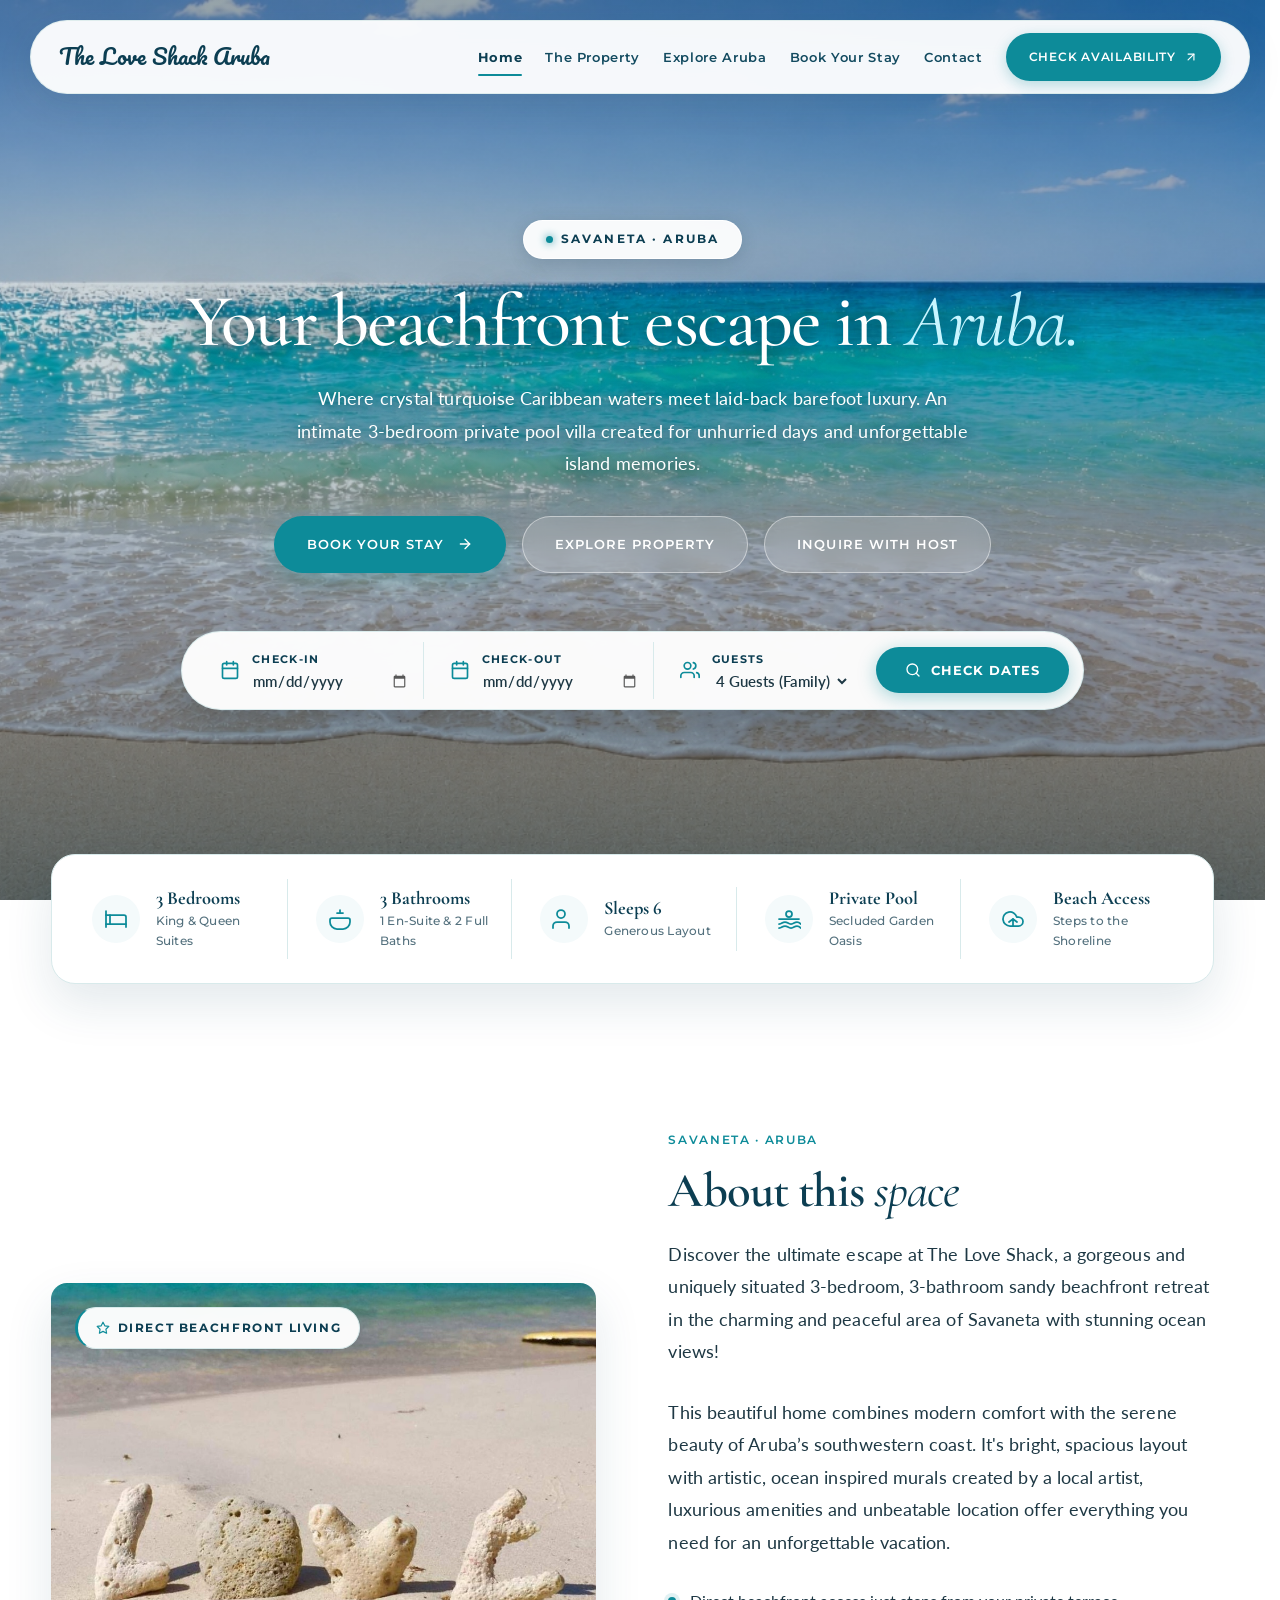
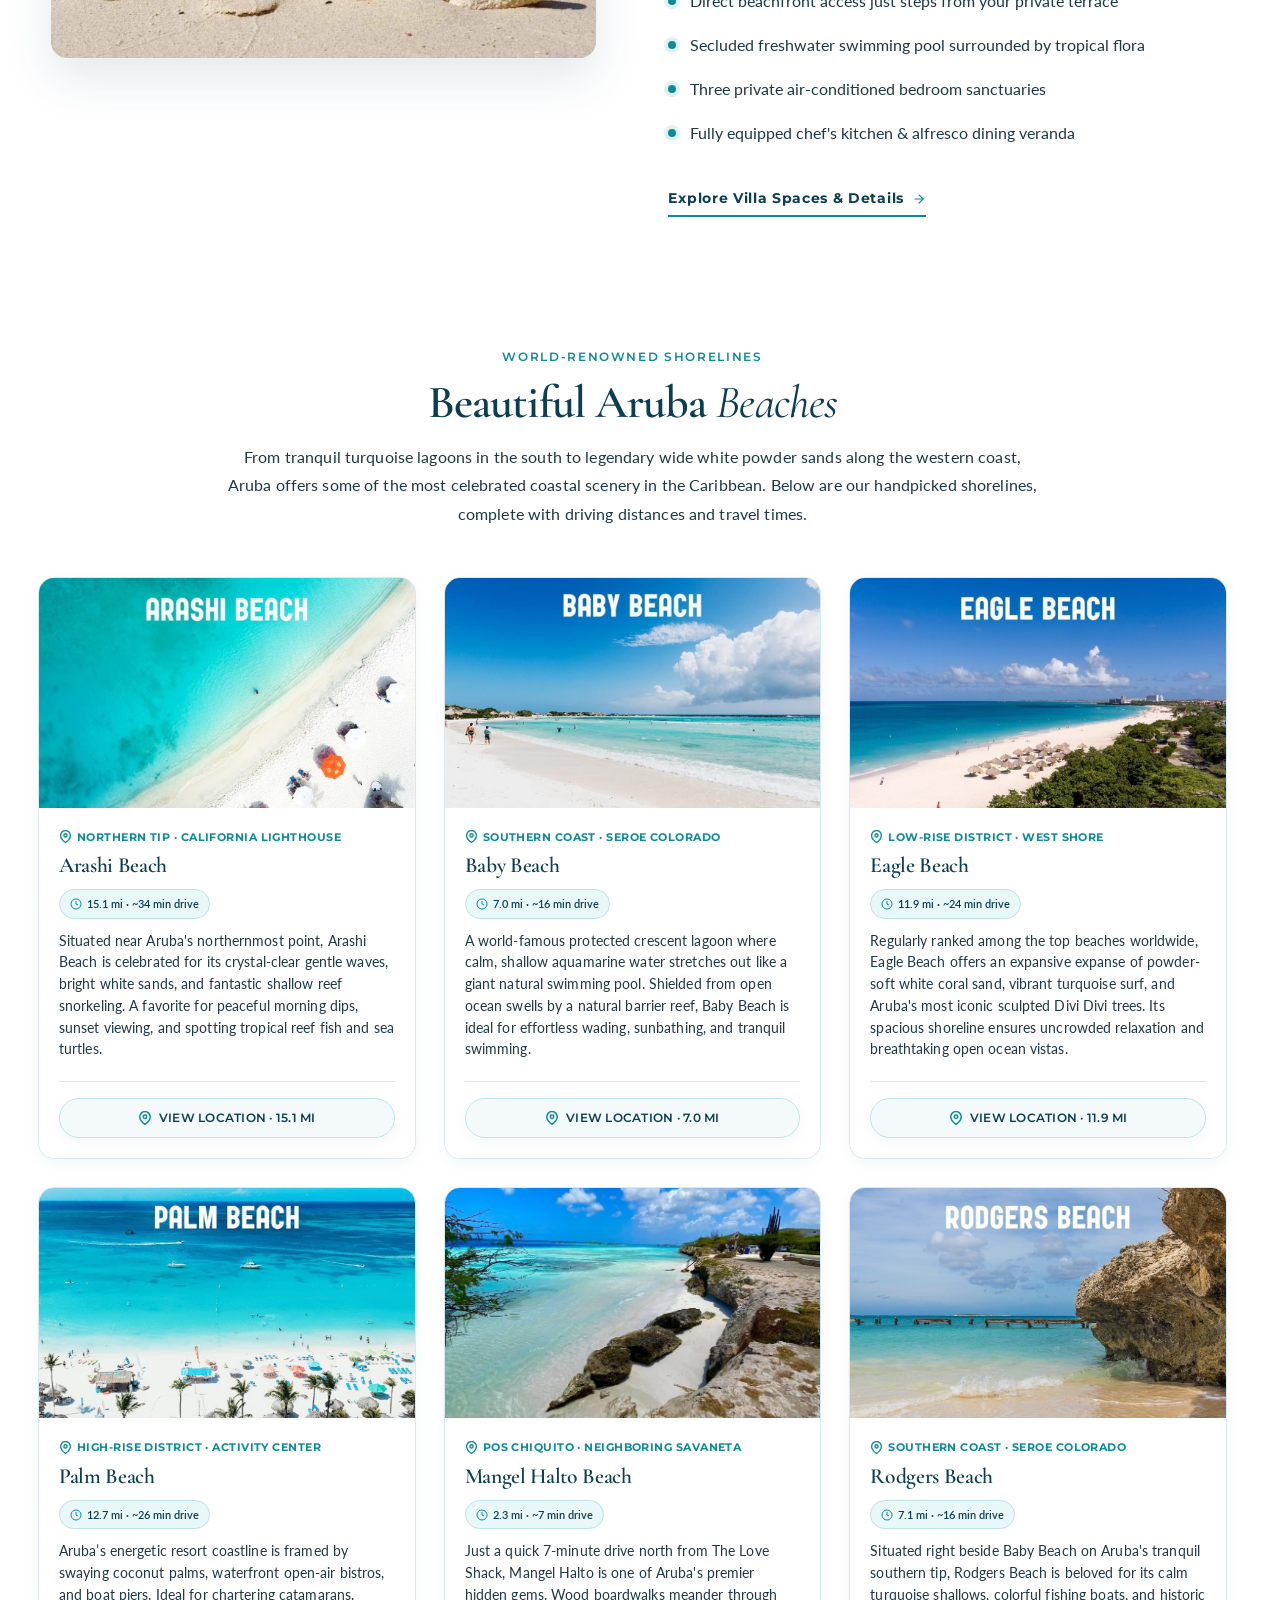
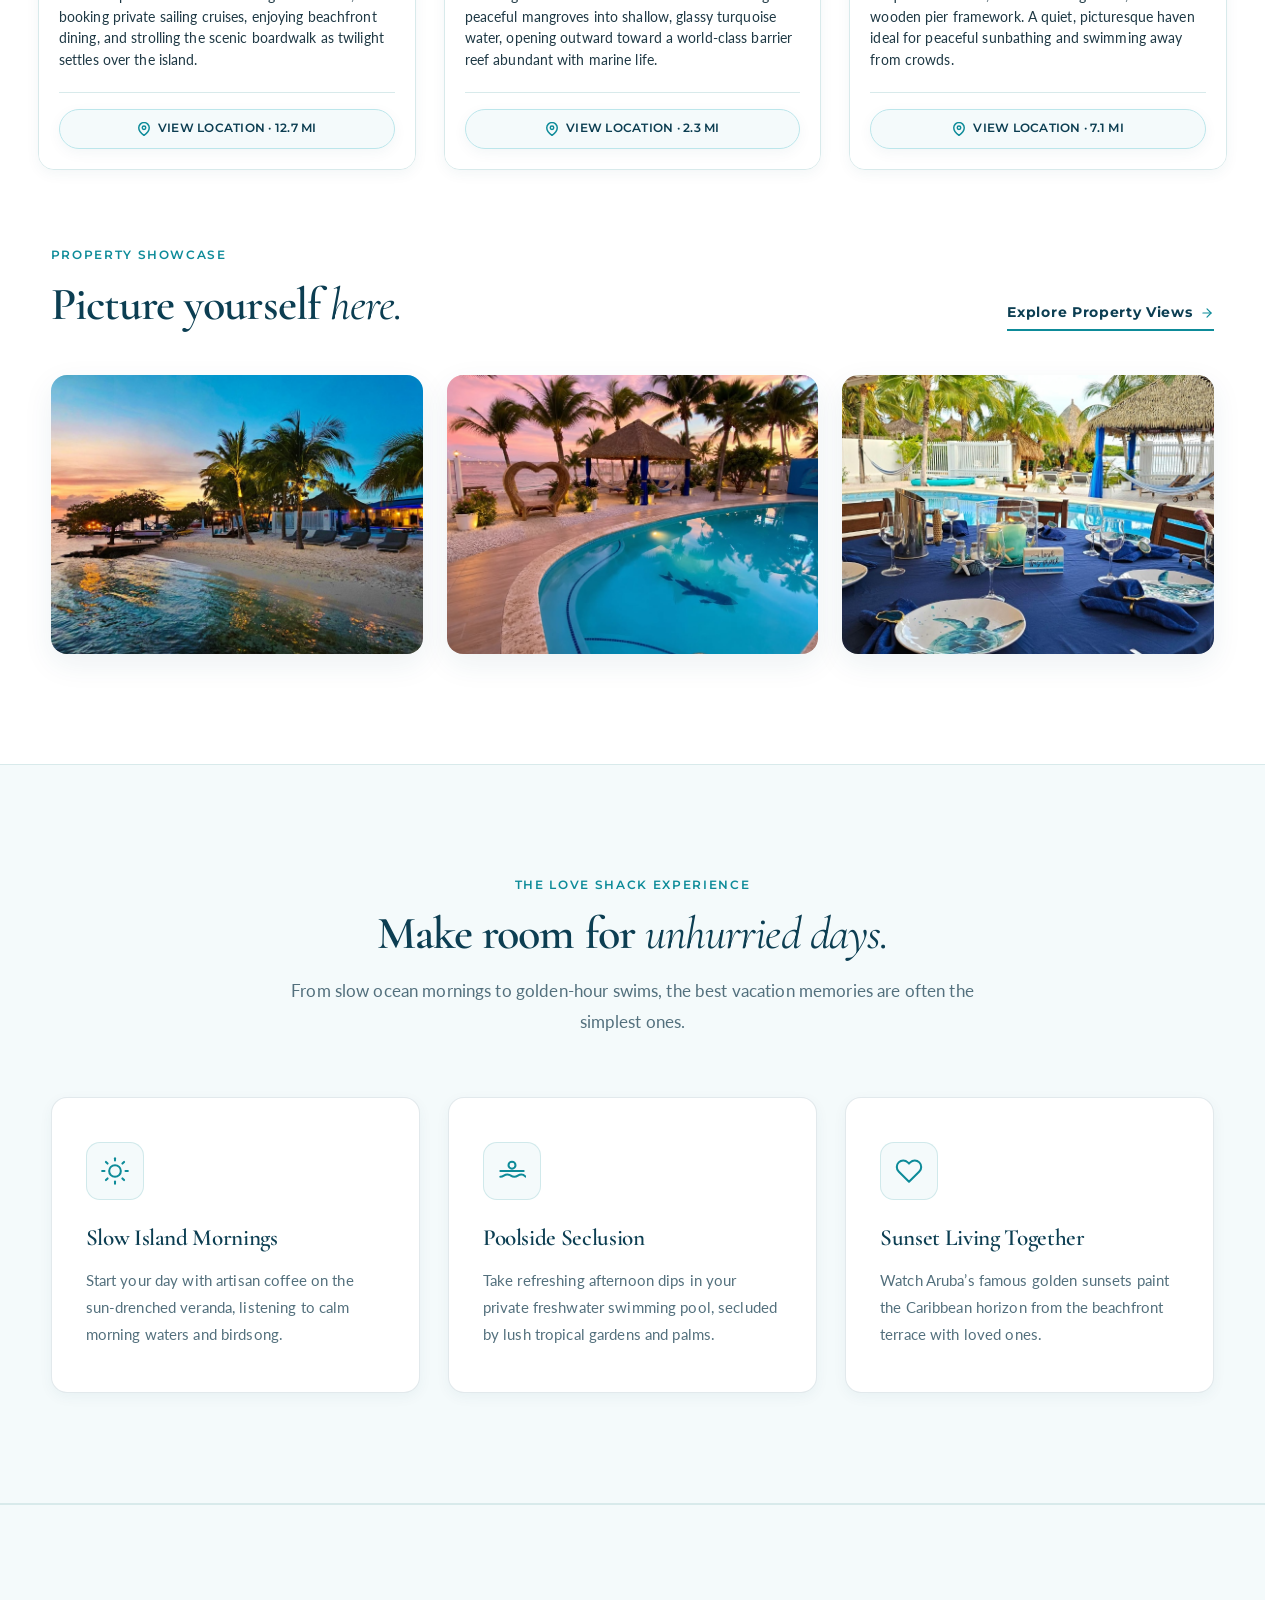
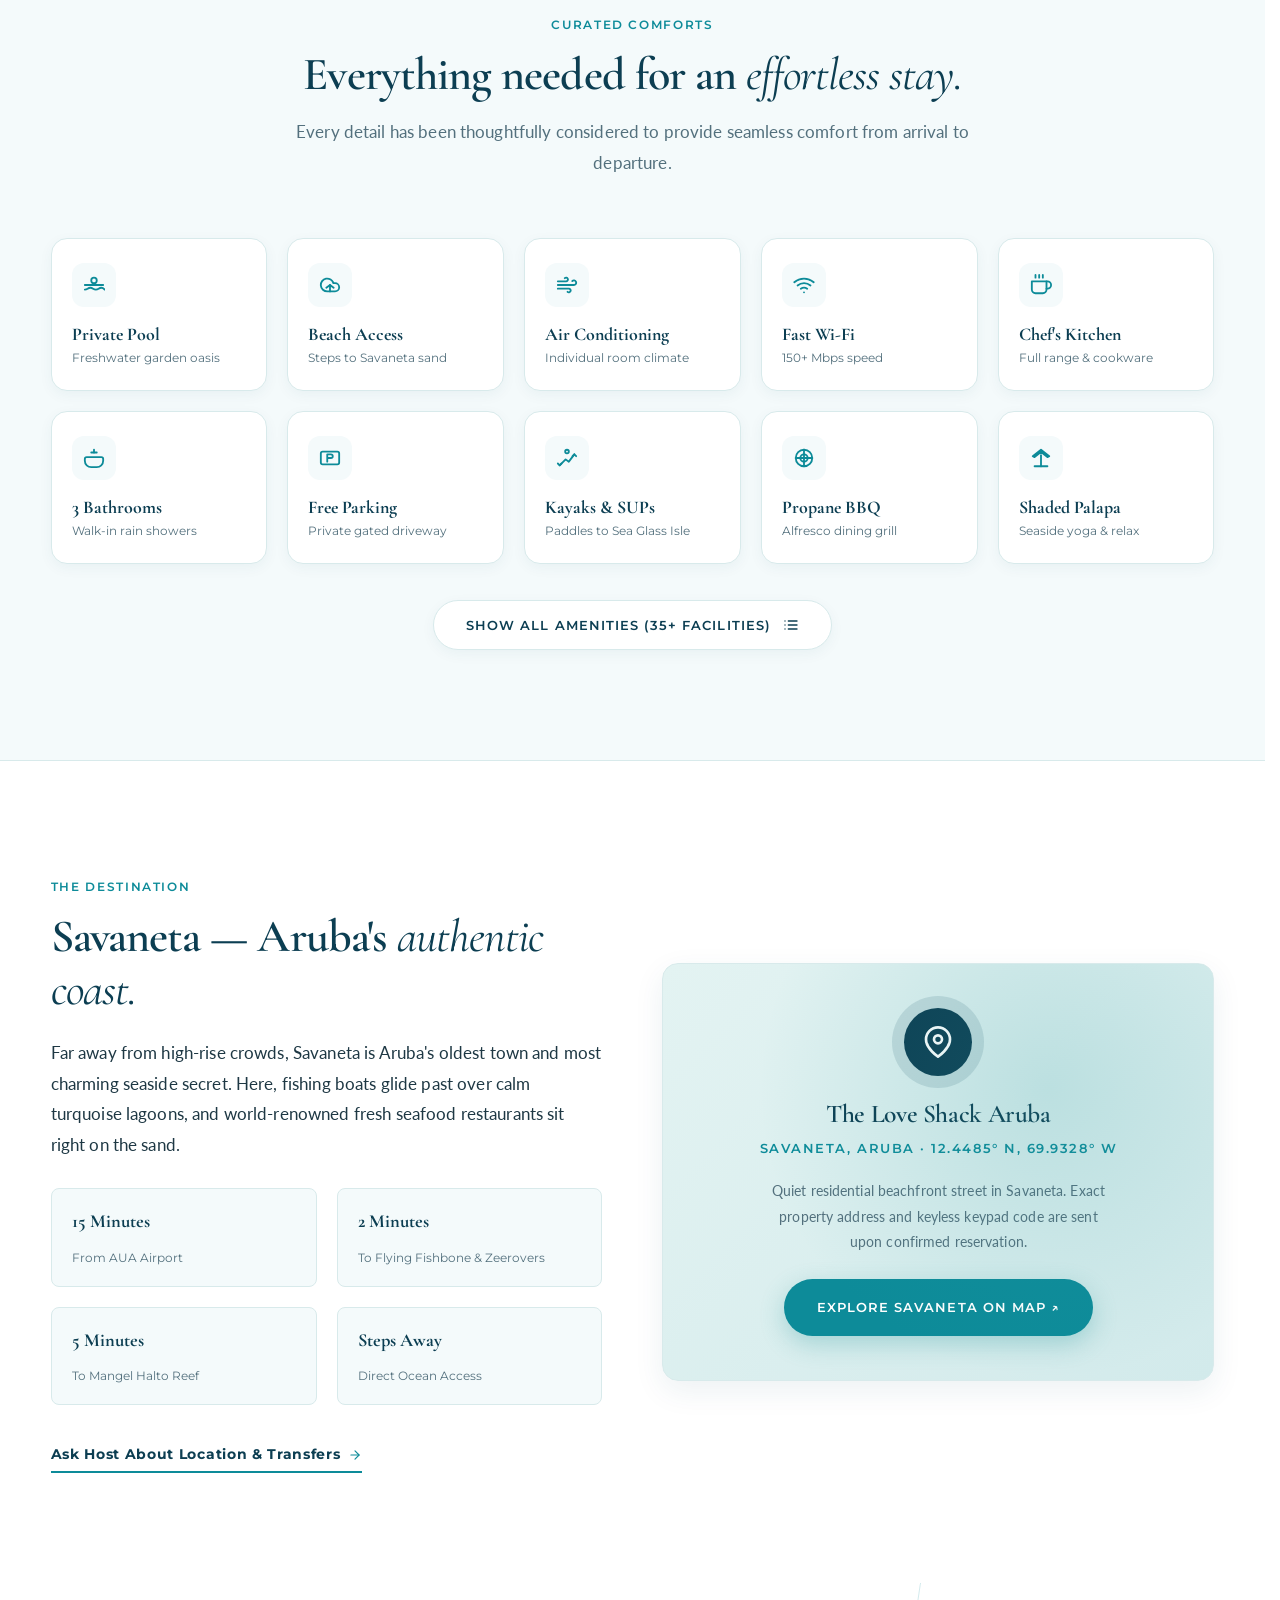
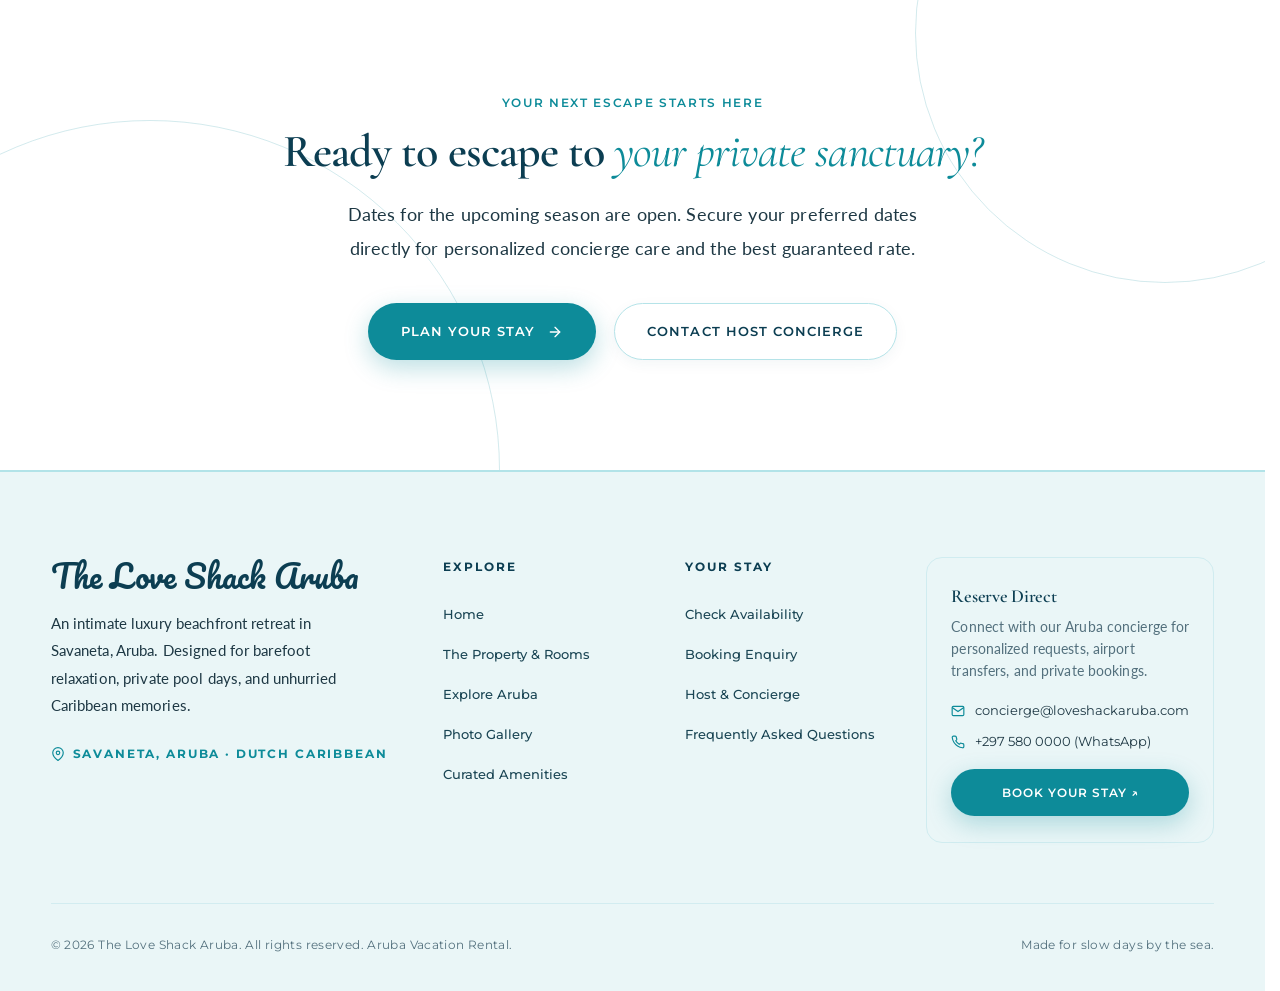
==== commit c6add6d4: "Update client requested website changes" ====
--- a/index.html
+++ b/index.html
@@ -11,7 +11,7 @@
   <link rel="preconnect" href="https://fonts.gstatic.com" crossorigin>
   <link href="https://fonts.googleapis.com/css2?family=Bodoni+Moda:ital,opsz,wght@0,6..96,400..900;1,6..96,400..900&family=Cormorant+Garamond:ital,wght@0,400;0,500;0,600;0,700;1,400;1,600&family=Lato:ital,wght@0,300;0,400;0,700;1,300;1,400&family=Montserrat:wght@400;500;600;700&family=Pacifico&display=swap" rel="stylesheet">
   
-  <link rel="stylesheet" href="assets/css/style.css?v=2.8">
+  <link rel="stylesheet" href="assets/css/style.css?v=2.9">
 </head>
 <body>
 
--- a/assets/css/style.css
+++ b/assets/css/style.css
@@ -5056,6 +5056,7 @@
   width: 94% !important;
   margin-left: auto !important;
   margin-right: auto !important;
+  padding-bottom: 0 !important;
 }
 
 .explore-beach-grid {
@@ -5063,8 +5064,13 @@
   grid-template-columns: repeat(3, minmax(0, 1fr));
   gap: 28px;
   margin-top: 36px;
-  margin-bottom: 60px;
+  margin-bottom: 24px;
   align-items: stretch;
+}
+
+/* Reduced gap when Property Showcase directly follows Beaches */
+.beach-cards-section + .gallery-section {
+  padding-top: 45px;
 }
 
 .explore-beach-card,
@@ -5284,6 +5290,11 @@
   .explore-beach-grid {
     grid-template-columns: repeat(2, minmax(0, 1fr));
     gap: 20px;
+    margin-bottom: 20px;
+  }
+
+  .beach-cards-section + .gallery-section {
+    padding-top: 36px;
   }
 
   .explore-card-img-wrap {
@@ -5295,6 +5306,11 @@
   .explore-beach-grid {
     grid-template-columns: 1fr;
     gap: 24px;
+    margin-bottom: 16px;
+  }
+
+  .beach-cards-section + .gallery-section {
+    padding-top: 28px;
   }
 
   .explore-card-img-wrap {
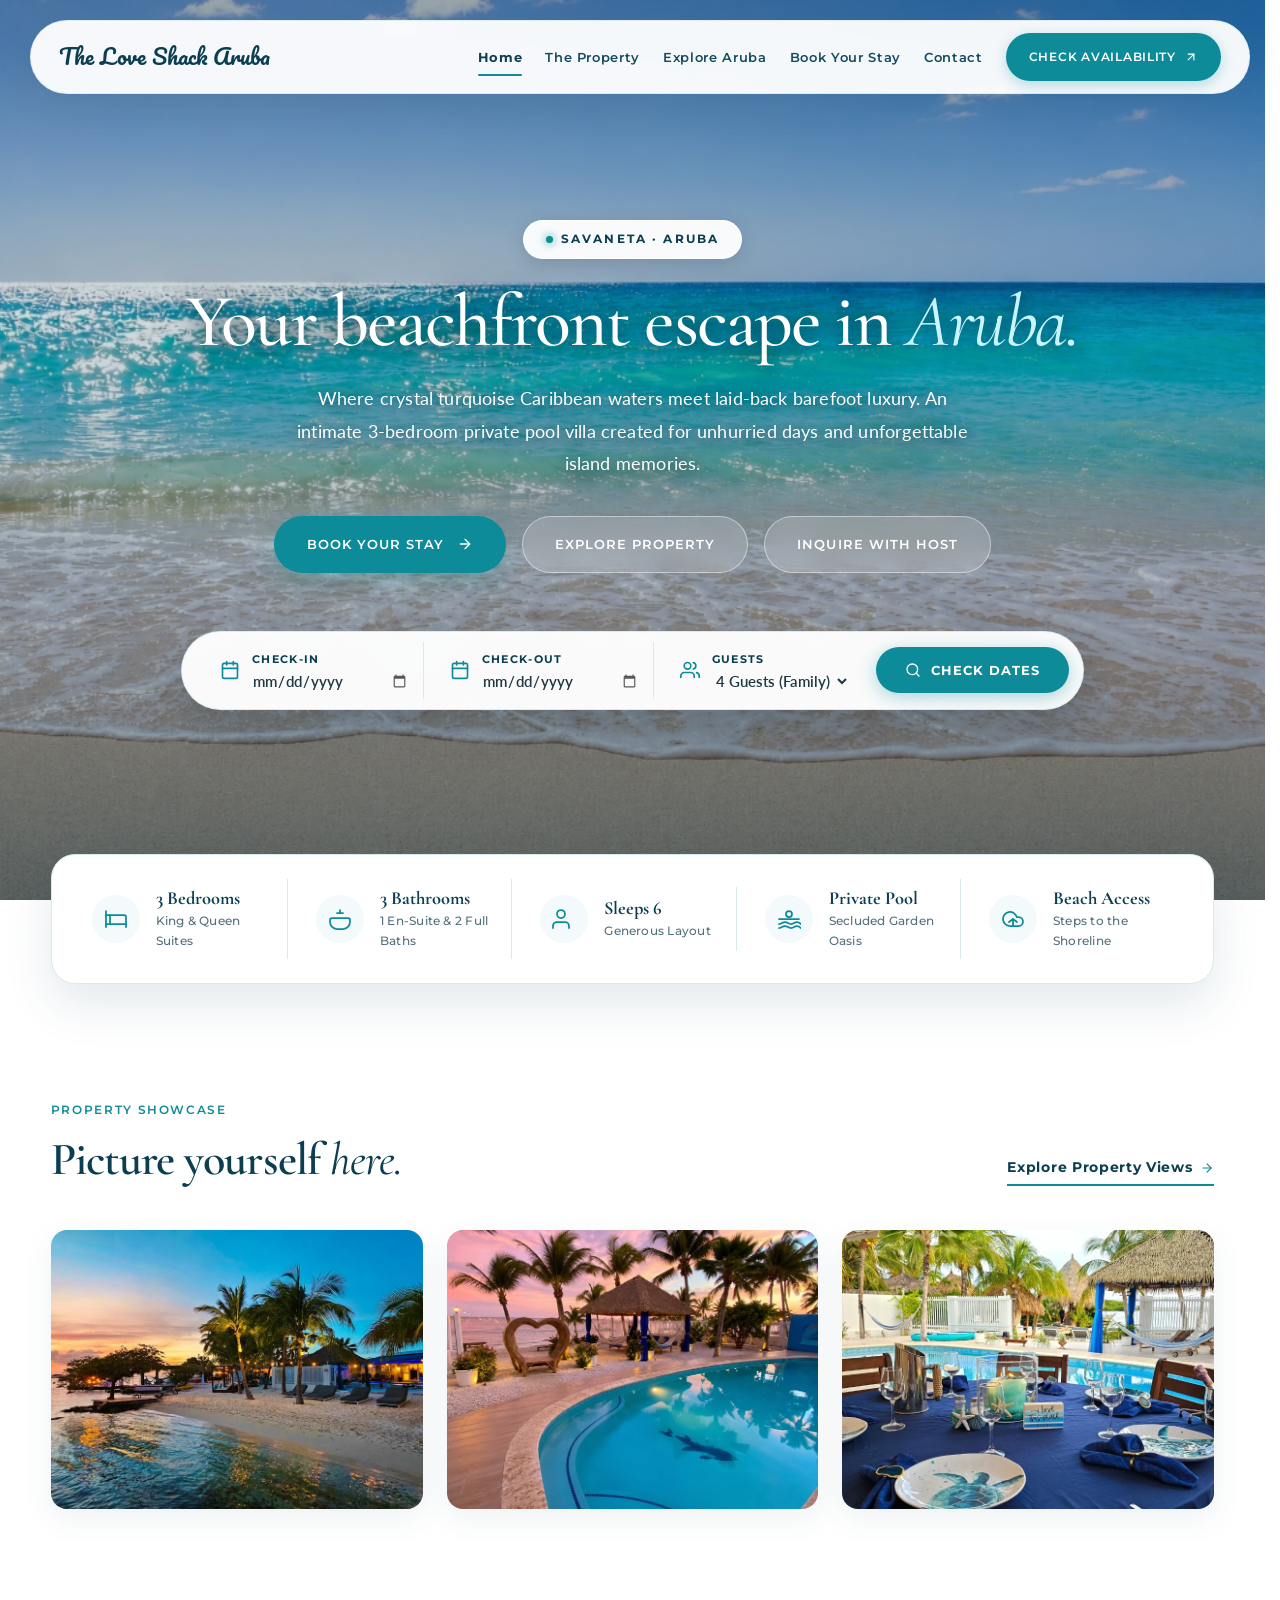
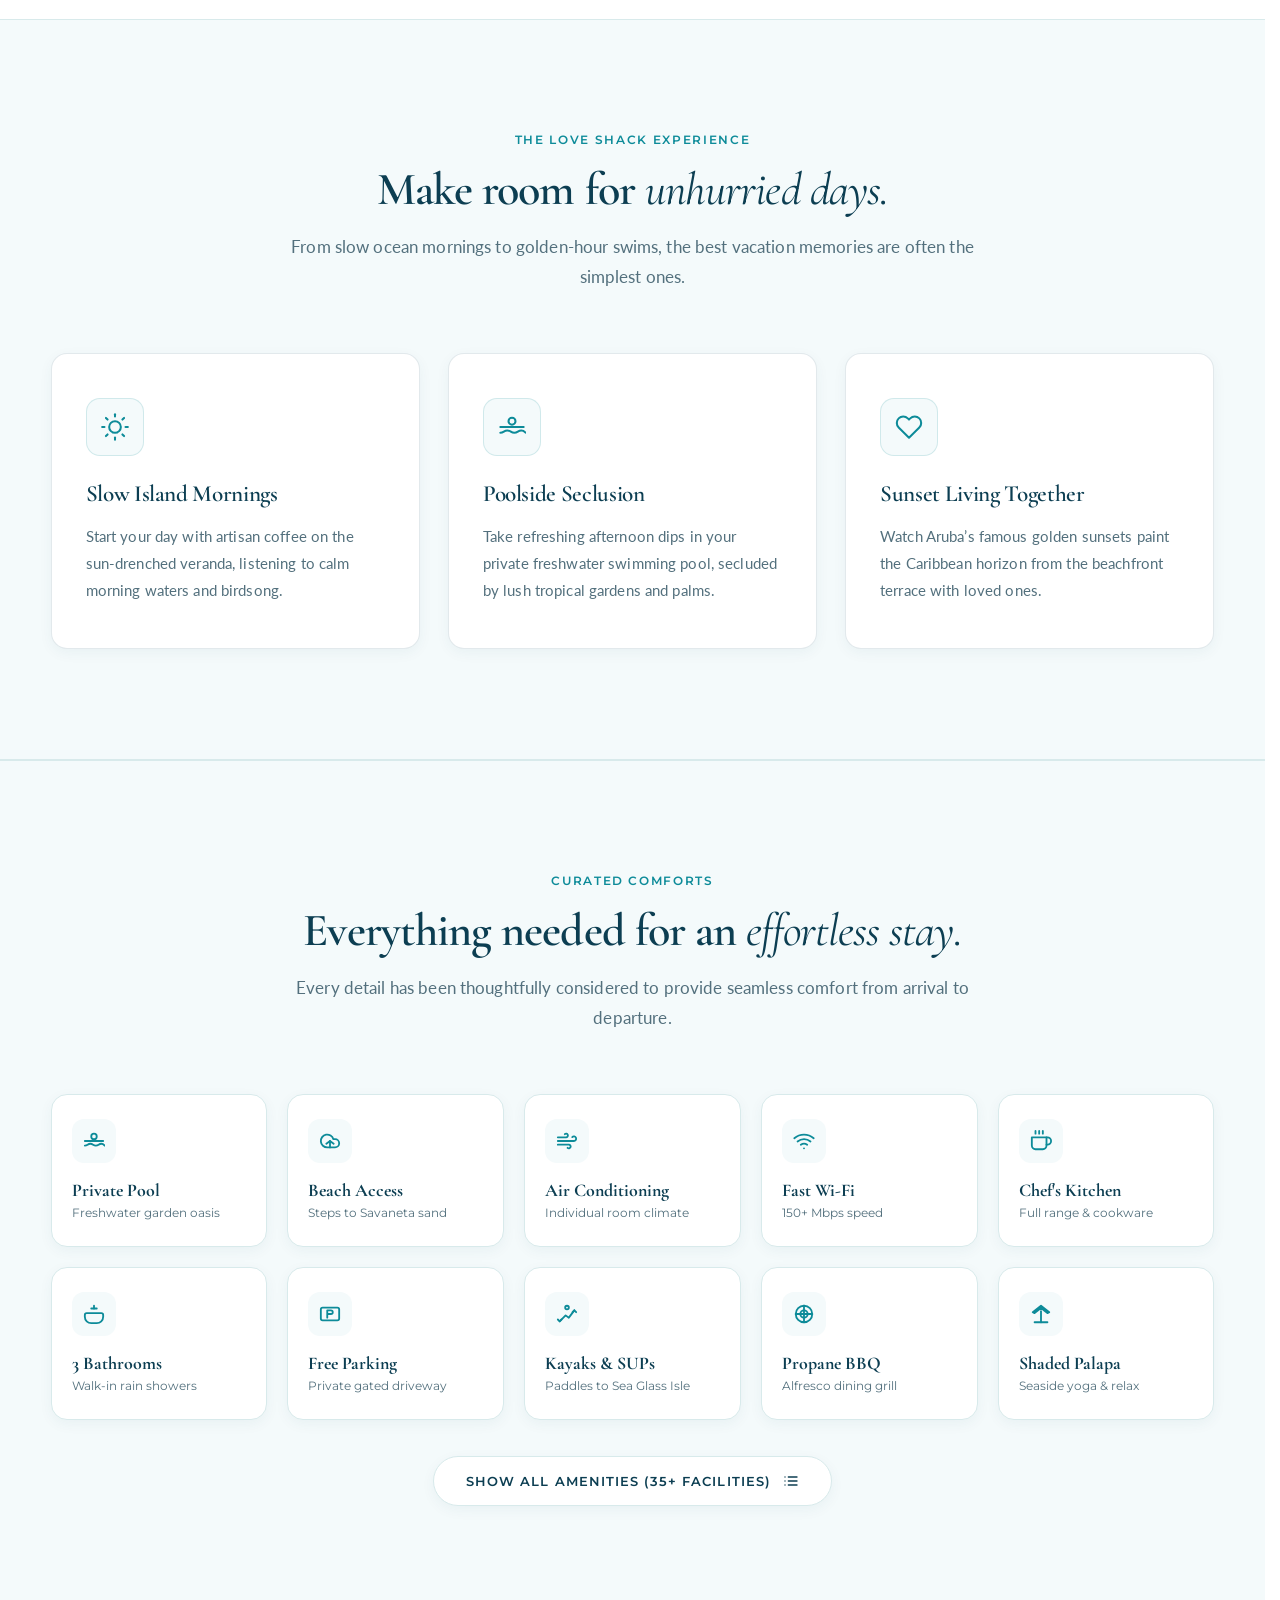
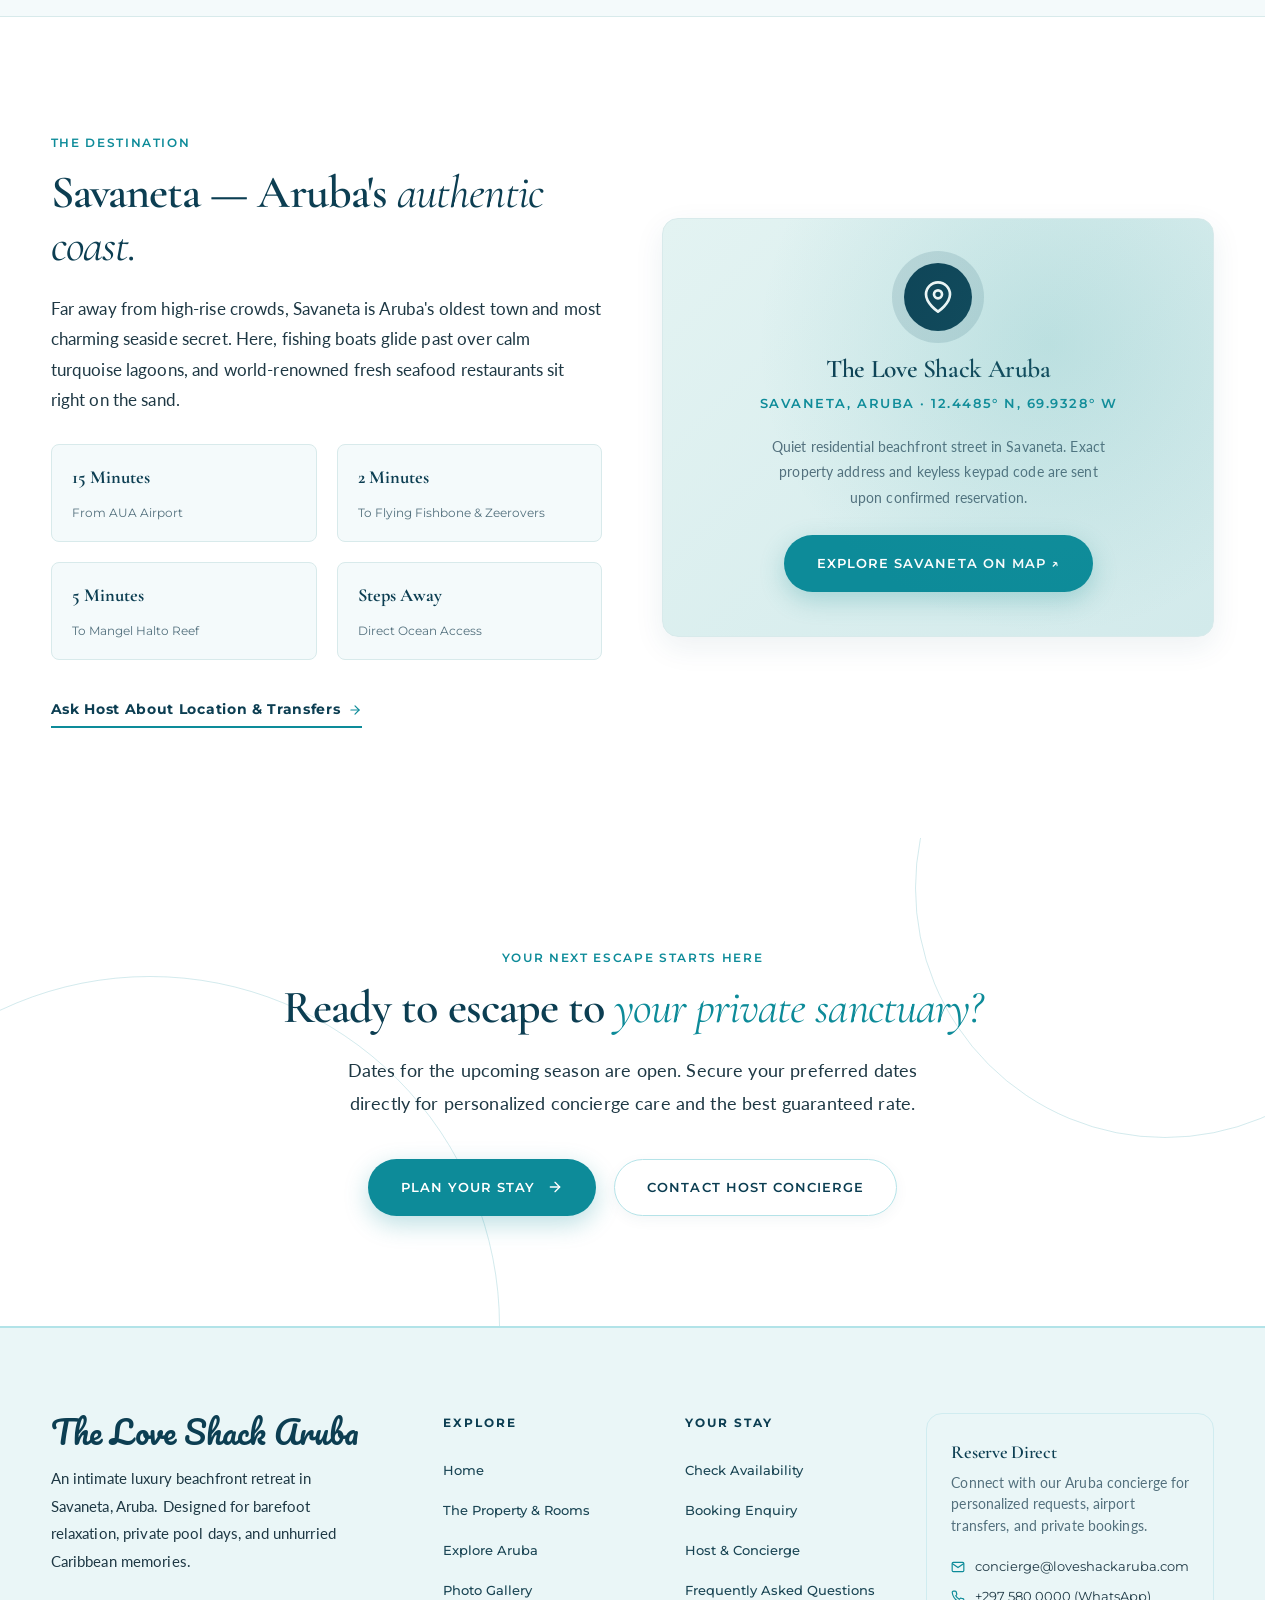
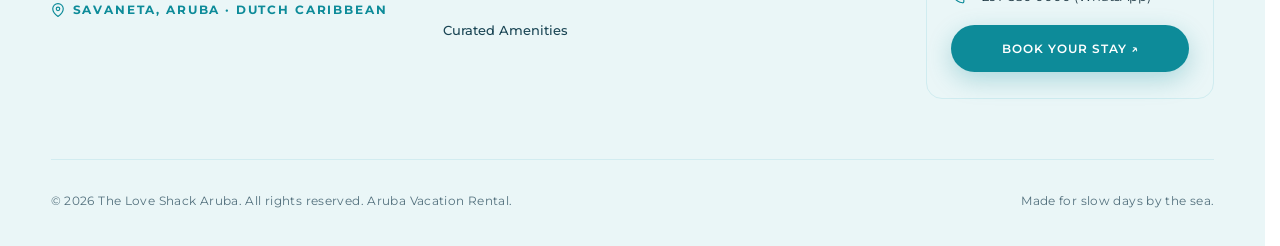
==== commit 1c711c0c: "Remove About this space and Beautiful Aruba Beaches sections from Home Page" ====
--- a/index.html
+++ b/index.html
@@ -218,236 +218,6 @@
       </div>
     </section>
 
-    <!-- Editorial Property Introduction Section: About this space -->
-    <section class="intro-section wrap" aria-label="About this space">
-      <div class="intro-grid">
-        <div class="intro-visual">
-          <div class="intro-image-frame">
-            <img src="assets/images/about-this-space.jpg" alt="The Love Shack Aruba beachfront tropical coastline in Savaneta">
-          </div>
-          <div class="intro-badge">
-            <svg viewBox="0 0 24 24" fill="none" stroke="currentColor" stroke-width="2" stroke-linecap="round" stroke-linejoin="round">
-              <polygon points="12 2 15.09 8.26 22 9.27 17 14.14 18.18 21.02 12 17.77 5.82 21.02 7 14.14 2 9.27 8.91 8.26 12 2"></polygon>
-            </svg>
-            Direct Beachfront Living
-          </div>
-        </div>
-
-        <div class="intro-content">
-          <span class="eyebrow">SAVANETA · ARUBA</span>
-          <h2>About this <em>space</em></h2>
-          <p>
-            Discover the ultimate escape at The Love Shack, a gorgeous and uniquely situated 3-bedroom, 3-bathroom sandy beachfront retreat in the charming and peaceful area of Savaneta with stunning ocean views!
-          </p>
-          <p>
-            This beautiful home combines modern comfort with the serene beauty of Aruba’s southwestern coast. It's bright, spacious layout with artistic, ocean inspired murals created by a local artist, luxurious amenities and unbeatable location offer everything you need for an unforgettable vacation.
-          </p>
-
-          <ul class="benefit-list">
-            <li class="benefit-item">
-              <span class="benefit-dot"></span>
-              <span>Direct beachfront access just steps from your private terrace</span>
-            </li>
-            <li class="benefit-item">
-              <span class="benefit-dot"></span>
-              <span>Secluded freshwater swimming pool surrounded by tropical flora</span>
-            </li>
-            <li class="benefit-item">
-              <span class="benefit-dot"></span>
-              <span>Three private air-conditioned bedroom sanctuaries</span>
-            </li>
-            <li class="benefit-item">
-              <span class="benefit-dot"></span>
-              <span>Fully equipped chef's kitchen & alfresco dining veranda</span>
-            </li>
-          </ul>
-
-          <a class="btn-text-link" href="property.html#accommodations">
-            Explore Villa Spaces & Details
-            <svg viewBox="0 0 24 24" fill="none" stroke="currentColor" stroke-width="2" stroke-linecap="round" stroke-linejoin="round">
-              <line x1="5" y1="12" x2="19" y2="12"></line>
-              <polyline points="12 5 19 12 12 19"></polyline>
-            </svg>
-          </a>
-        </div>
-      </div>
-    </section>
-
-    <!-- Beautiful Aruba Beaches Section -->
-    <section class="wrap intro-section beach-cards-section" style="padding-top: 30px;" aria-label="Beautiful Aruba Beaches">
-      <div class="seaglass-header" style="max-width: 820px; margin-bottom: 48px;">
-        <span class="eyebrow">WORLD-RENOWNED SHORELINES</span>
-        <h2>Beautiful Aruba <em>Beaches</em></h2>
-        <p>
-          From tranquil turquoise lagoons in the south to legendary wide white powder sands along the western coast, Aruba offers some of the most celebrated coastal scenery in the Caribbean. Below are our handpicked shorelines, complete with driving distances and travel times.
-        </p>
-      </div>
-
-      <div class="explore-beach-grid">
-        <!-- Beach Card 1: Arashi Beach -->
-        <article class="explore-beach-card">
-          <div class="explore-card-img-wrap">
-            <img src="assets/images/explore/arashi-beach.jpg" alt="Aerial view of Arashi Beach Aruba with turquoise water and beach umbrellas" loading="lazy">
-          </div>
-          <div class="explore-beach-body">
-            <span class="explore-card-tag">
-              <svg viewBox="0 0 24 24" width="13" height="13" fill="none" stroke="currentColor" stroke-width="2.5" aria-hidden="true"><path d="M21 10c0 7-9 13-9 13s-9-6-9-13a9 9 0 0 1 18 0z"></path><circle cx="12" cy="10" r="3"></circle></svg>
-              <span>Northern Tip · California Lighthouse</span>
-            </span>
-            <h3 class="explore-card-title">Arashi Beach</h3>
-            <div class="explore-dist-pill">
-              <svg viewBox="0 0 24 24" width="12" height="12" fill="none" stroke="currentColor" stroke-width="2" aria-hidden="true"><circle cx="12" cy="12" r="10"></circle><polyline points="12 6 12 12 16 14"></polyline></svg>
-              <span>15.1 mi · ~34 min drive</span>
-            </div>
-            <p class="explore-card-desc">
-              Situated near Aruba's northernmost point, Arashi Beach is celebrated for its crystal-clear gentle waves, bright white sands, and fantastic shallow reef snorkeling. A favorite for peaceful morning dips, sunset viewing, and spotting tropical reef fish and sea turtles.
-            </p>
-            <div class="explore-card-actions">
-              <a class="btn btn-sm btn-beach-loc" href="https://www.google.com/maps/dir/?api=1&origin=Aruba+Ocean+Villas%2C+Savaneta+356A%2C+Savaneta%2C+Aruba&destination=Arashi+Beach%2C+Aruba&travelmode=driving" target="_blank" rel="noopener noreferrer">
-                <svg viewBox="0 0 24 24" width="13" height="13" fill="none" stroke="currentColor" stroke-width="2.5" aria-hidden="true"><path d="M21 10c0 7-9 13-9 13s-9-6-9-13a9 9 0 0 1 18 0z"></path><circle cx="12" cy="10" r="3"></circle></svg>
-                <span>View Location · 15.1 mi</span>
-              </a>
-            </div>
-          </div>
-        </article>
-
-        <!-- Beach Card 2: Baby Beach -->
-        <article class="explore-beach-card">
-          <div class="explore-card-img-wrap">
-            <img src="assets/images/explore/baby-beach.jpg" alt="Pristine white sand shoreline and calm turquoise waters at Baby Beach Aruba" loading="lazy">
-          </div>
-          <div class="explore-beach-body">
-            <span class="explore-card-tag">
-              <svg viewBox="0 0 24 24" width="13" height="13" fill="none" stroke="currentColor" stroke-width="2.5" aria-hidden="true"><path d="M21 10c0 7-9 13-9 13s-9-6-9-13a9 9 0 0 1 18 0z"></path><circle cx="12" cy="10" r="3"></circle></svg>
-              <span>Southern Coast · Seroe Colorado</span>
-            </span>
-            <h3 class="explore-card-title">Baby Beach</h3>
-            <div class="explore-dist-pill">
-              <svg viewBox="0 0 24 24" width="12" height="12" fill="none" stroke="currentColor" stroke-width="2" aria-hidden="true"><circle cx="12" cy="12" r="10"></circle><polyline points="12 6 12 12 16 14"></polyline></svg>
-              <span>7.0 mi · ~16 min drive</span>
-            </div>
-            <p class="explore-card-desc">
-              A world-famous protected crescent lagoon where calm, shallow aquamarine water stretches out like a giant natural swimming pool. Shielded from open ocean swells by a natural barrier reef, Baby Beach is ideal for effortless wading, sunbathing, and tranquil swimming.
-            </p>
-            <div class="explore-card-actions">
-              <a class="btn btn-sm btn-beach-loc" href="https://www.google.com/maps/dir/?api=1&origin=Aruba+Ocean+Villas%2C+Savaneta+356A%2C+Savaneta%2C+Aruba&destination=Baby+Beach%2C+San+Nicolas%2C+Aruba&travelmode=driving" target="_blank" rel="noopener noreferrer">
-                <svg viewBox="0 0 24 24" width="13" height="13" fill="none" stroke="currentColor" stroke-width="2.5" aria-hidden="true"><path d="M21 10c0 7-9 13-9 13s-9-6-9-13a9 9 0 0 1 18 0z"></path><circle cx="12" cy="10" r="3"></circle></svg>
-                <span>View Location · 7.0 mi</span>
-              </a>
-            </div>
-          </div>
-        </article>
-
-        <!-- Beach Card 3: Eagle Beach -->
-        <article class="explore-beach-card">
-          <div class="explore-card-img-wrap">
-            <img src="assets/images/explore/eagle-beach.jpg" alt="Aerial panorama of Eagle Beach Aruba featuring turquoise water and shaded palapas" loading="lazy">
-          </div>
-          <div class="explore-beach-body">
-            <span class="explore-card-tag">
-              <svg viewBox="0 0 24 24" width="13" height="13" fill="none" stroke="currentColor" stroke-width="2.5" aria-hidden="true"><path d="M21 10c0 7-9 13-9 13s-9-6-9-13a9 9 0 0 1 18 0z"></path><circle cx="12" cy="10" r="3"></circle></svg>
-              <span>Low-Rise District · West Shore</span>
-            </span>
-            <h3 class="explore-card-title">Eagle Beach</h3>
-            <div class="explore-dist-pill">
-              <svg viewBox="0 0 24 24" width="12" height="12" fill="none" stroke="currentColor" stroke-width="2" aria-hidden="true"><circle cx="12" cy="12" r="10"></circle><polyline points="12 6 12 12 16 14"></polyline></svg>
-              <span>11.9 mi · ~24 min drive</span>
-            </div>
-            <p class="explore-card-desc">
-              Regularly ranked among the top beaches worldwide, Eagle Beach offers an expansive expanse of powder-soft white coral sand, vibrant turquoise surf, and Aruba's most iconic sculpted Divi Divi trees. Its spacious shoreline ensures uncrowded relaxation and breathtaking open ocean vistas.
-            </p>
-            <div class="explore-card-actions">
-              <a class="btn btn-sm btn-beach-loc" href="https://www.google.com/maps/dir/?api=1&origin=Aruba+Ocean+Villas%2C+Savaneta+356A%2C+Savaneta%2C+Aruba&destination=Eagle+Beach%2C+Aruba&travelmode=driving" target="_blank" rel="noopener noreferrer">
-                <svg viewBox="0 0 24 24" width="13" height="13" fill="none" stroke="currentColor" stroke-width="2.5" aria-hidden="true"><path d="M21 10c0 7-9 13-9 13s-9-6-9-13a9 9 0 0 1 18 0z"></path><circle cx="12" cy="10" r="3"></circle></svg>
-                <span>View Location · 11.9 mi</span>
-              </a>
-            </div>
-          </div>
-        </article>
-
-        <!-- Beach Card 4: Palm Beach -->
-        <article class="explore-beach-card">
-          <div class="explore-card-img-wrap">
-            <img src="assets/images/explore/palm-beach.jpg" alt="Palm Beach Aruba aerial view with turquoise sea, palm trees, and coastal boats" loading="lazy">
-          </div>
-          <div class="explore-beach-body">
-            <span class="explore-card-tag">
-              <svg viewBox="0 0 24 24" width="13" height="13" fill="none" stroke="currentColor" stroke-width="2.5" aria-hidden="true"><path d="M21 10c0 7-9 13-9 13s-9-6-9-13a9 9 0 0 1 18 0z"></path><circle cx="12" cy="10" r="3"></circle></svg>
-              <span>High-Rise District · Activity Center</span>
-            </span>
-            <h3 class="explore-card-title">Palm Beach</h3>
-            <div class="explore-dist-pill">
-              <svg viewBox="0 0 24 24" width="12" height="12" fill="none" stroke="currentColor" stroke-width="2" aria-hidden="true"><circle cx="12" cy="12" r="10"></circle><polyline points="12 6 12 12 16 14"></polyline></svg>
-              <span>12.7 mi · ~26 min drive</span>
-            </div>
-            <p class="explore-card-desc">
-              Aruba’s energetic resort coastline is framed by swaying coconut palms, waterfront open-air bistros, and boat piers. Ideal for chartering catamarans, booking private sailing cruises, enjoying beachfront dining, and strolling the scenic boardwalk as twilight settles over the island.
-            </p>
-            <div class="explore-card-actions">
-              <a class="btn btn-sm btn-beach-loc" href="https://www.google.com/maps/dir/?api=1&origin=Aruba+Ocean+Villas%2C+Savaneta+356A%2C+Savaneta%2C+Aruba&destination=Palm+Beach%2C+Noord%2C+Aruba&travelmode=driving" target="_blank" rel="noopener noreferrer">
-                <svg viewBox="0 0 24 24" width="13" height="13" fill="none" stroke="currentColor" stroke-width="2.5" aria-hidden="true"><path d="M21 10c0 7-9 13-9 13s-9-6-9-13a9 9 0 0 1 18 0z"></path><circle cx="12" cy="10" r="3"></circle></svg>
-                <span>View Location · 12.7 mi</span>
-              </a>
-            </div>
-          </div>
-        </article>
-
-        <!-- Beach Card 5: Mangel Halto Beach -->
-        <article class="explore-beach-card">
-          <div class="explore-card-img-wrap">
-            <img src="assets/images/explore/mangel-halto.jpg" alt="Tranquil turquoise lagoon, wooden stairs, and rocky limestone cove at Mangel Halto Aruba" loading="lazy">
-          </div>
-          <div class="explore-beach-body">
-            <span class="explore-card-tag">
-              <svg viewBox="0 0 24 24" width="13" height="13" fill="none" stroke="currentColor" stroke-width="2.5" aria-hidden="true"><path d="M21 10c0 7-9 13-9 13s-9-6-9-13a9 9 0 0 1 18 0z"></path><circle cx="12" cy="10" r="3"></circle></svg>
-              <span>Pos Chiquito · Neighboring Savaneta</span>
-            </span>
-            <h3 class="explore-card-title">Mangel Halto Beach</h3>
-            <div class="explore-dist-pill">
-              <svg viewBox="0 0 24 24" width="12" height="12" fill="none" stroke="currentColor" stroke-width="2" aria-hidden="true"><circle cx="12" cy="12" r="10"></circle><polyline points="12 6 12 12 16 14"></polyline></svg>
-              <span>2.3 mi · ~7 min drive</span>
-            </div>
-            <p class="explore-card-desc">
-              Just a quick 7-minute drive north from The Love Shack, Mangel Halto is one of Aruba's premier hidden gems. Wood boardwalks meander through peaceful mangroves into shallow, glassy turquoise water, opening outward toward a world-class barrier reef abundant with marine life.
-            </p>
-            <div class="explore-card-actions">
-              <a class="btn btn-sm btn-beach-loc" href="https://www.google.com/maps/dir/?api=1&origin=Aruba+Ocean+Villas%2C+Savaneta+356A%2C+Savaneta%2C+Aruba&destination=Mangel+Halto+Beach%2C+Aruba&travelmode=driving" target="_blank" rel="noopener noreferrer">
-                <svg viewBox="0 0 24 24" width="13" height="13" fill="none" stroke="currentColor" stroke-width="2.5" aria-hidden="true"><path d="M21 10c0 7-9 13-9 13s-9-6-9-13a9 9 0 0 1 18 0z"></path><circle cx="12" cy="10" r="3"></circle></svg>
-                <span>View Location · 2.3 mi</span>
-              </a>
-            </div>
-          </div>
-        </article>
-
-        <!-- Beach Card 6: Rodgers Beach -->
-        <article class="explore-beach-card">
-          <div class="explore-card-img-wrap">
-            <img src="assets/images/explore/rodgers-beach.jpg" alt="Scenic view of Rodgers Beach Aruba with crystal clear turquoise shallows and iconic wooden pier pilings" loading="lazy">
-          </div>
-          <div class="explore-beach-body">
-            <span class="explore-card-tag">
-              <svg viewBox="0 0 24 24" width="13" height="13" fill="none" stroke="currentColor" stroke-width="2.5" aria-hidden="true"><path d="M21 10c0 7-9 13-9 13s-9-6-9-13a9 9 0 0 1 18 0z"></path><circle cx="12" cy="10" r="3"></circle></svg>
-              <span>Southern Coast · Seroe Colorado</span>
-            </span>
-            <h3 class="explore-card-title">Rodgers Beach</h3>
-            <div class="explore-dist-pill">
-              <svg viewBox="0 0 24 24" width="12" height="12" fill="none" stroke="currentColor" stroke-width="2" aria-hidden="true"><circle cx="12" cy="12" r="10"></circle><polyline points="12 6 12 12 16 14"></polyline></svg>
-              <span>7.1 mi · ~16 min drive</span>
-            </div>
-            <p class="explore-card-desc">
-              Situated right beside Baby Beach on Aruba's tranquil southern tip, Rodgers Beach is beloved for its calm turquoise shallows, colorful fishing boats, and historic wooden pier framework. A quiet, picturesque haven ideal for peaceful sunbathing and swimming away from crowds.
-            </p>
-            <div class="explore-card-actions">
-              <a class="btn btn-sm btn-beach-loc" href="https://www.google.com/maps/dir/?api=1&origin=Aruba+Ocean+Villas%2C+Savaneta+356A%2C+Savaneta%2C+Aruba&destination=Rodgers%20Beach%2C+Aruba&travelmode=driving" target="_blank" rel="noopener noreferrer">
-                <svg viewBox="0 0 24 24" width="13" height="13" fill="none" stroke="currentColor" stroke-width="2.5" aria-hidden="true"><path d="M21 10c0 7-9 13-9 13s-9-6-9-13a9 9 0 0 1 18 0z"></path><circle cx="12" cy="10" r="3"></circle></svg>
-                <span>View Location · 7.1 mi</span>
-              </a>
-            </div>
-          </div>
-        </article>
-      </div>
-    </section>
-
     <!-- Curated Gallery Preview Section: Showcase Gallery -->
     <section class="gallery-section wrap" id="gallery" aria-label="Villa Gallery Preview">
       <div class="gallery-header-row">
--- a/assets/css/style.css
+++ b/assets/css/style.css
@@ -1,5797 +1,6906 @@
-/* ==========================================================================
-   LOVE SHACK — LUXURY BEACHFRONT SANCTUARY (ARUBA)
-   Complete Frontend Redesign & Styling System
-   ========================================================================== */
-
-/* --------------------------------------------------------------------------
-   1. CSS VARIABLES & DESIGN SYSTEM TOKENS
-   -------------------------------------------------------------------------- */
-:root {
-  /* ==========================================================================
-     CARIBBEAN BEACHFRONT COLOUR PALETTE (Aruba Shoreline Inspired)
-     ========================================================================== */
-  /* Ocean Blue Palette */
-  --color-primary: #0C3E52;
-  /* Deep Caribbean Ocean Blue: Major headings, anchors */
-  --color-primary-dark: #072735;
-  /* Midnight Ocean: Deep navy footers & high-contrast elements */
-  --color-primary-light: #165670;
-  /* Caribbean Horizon Blue */
-
-  /* Turquoise & Interactive Accents */
-  --color-secondary: #0D8B99;
-  /* Vibrant Caribbean Turquoise: Primary interactive buttons, icons, highlights */
-  --color-secondary-hover: #086F7B;
-  /* Deep Turquoise on hover */
-  --color-secondary-soft: rgba(13, 139, 153, 0.12);
-  /* Soft turquoise tint */
-  --color-turquoise-bright: #14B8A6;
-  /* Bright Tropical Turquoise */
-
-  /* Aqua & Soft Sky Blue Accents */
-  --color-aqua: #E8F7F8;
-  /* Light Crystal Aqua for tags and alternating backgrounds */
-  --color-aqua-soft: #F2FBFC;
-  /* Gentle Aqua Tint */
-  --color-sky-blue: #BAE6FD;
-  /* Soft Sky Blue */
-  --color-sky-soft: #F0F9FF;
-  /* Whisper Sky Tint */
-
-  /* Subtle Sandy Beige (Aruban Shoreline) */
-  --color-sand: #EADBCE;
-  /* Natural Island Sand */
-  --color-sand-light: #F7F4EE;
-  /* Subtle Warm Sand Off-White */
-  --color-sand-border: #E5DACF;
-  /* Delicate Sand Border */
-  --color-sand-accent: #C7B299;
-  /* Refined Sand Accent */
-
-  /* Navigation & Header Colors */
-  --color-header-bg: rgba(255, 255, 255, 0.95);
-  /* Crisp white floating panel */
-  --color-logo: #0C3E52;
-  /* Deep Ocean Blue logo text */
-  --color-logo-hover: #0D8B99;
-  /* Turquoise on logo hover */
-  --color-nav-link: #134B60;
-  /* Ocean blue navigation links */
-  --color-nav-link-hover: #0D8B99;
-  /* Turquoise navigation hover */
-  --color-nav-underline: #0D8B99;
-  /* Turquoise active indicator underline */
-  --color-nav-btn: #0D8B99;
-  /* Turquoise Check Availability button */
-  --color-nav-btn-hover: #09727D;
-  /* Deep turquoise hover */
-  --color-teal-cta: #0D8B99;
-  /* Backward-compatible alias for primary CTA */
-  --color-teal-cta-hover: #09727D;
-  /* Backward-compatible alias */
-
-  /* Neutral Backgrounds & Crisp Readable Text */
-  --color-bg-aqua: #F4FAFB;
-  /* Soft Aqua White: Light alternating section backgrounds */
-  --color-white: #FFFFFF;
-  /* Pure Crisp White */
-  --color-offwhite: #F8FBFC;
-  /* Clean Coastal Off-White */
-  --color-text-body: #1E3844;
-  /* Deep Slate: Readable, comfortable paragraph body text */
-  --color-text-muted: #53707D;
-  /* Slate Ocean Gray: Secondary captions and subtitles */
-  --color-border: #D8EAEB;
-  /* Delicate ocean-sand border tone */
-  --color-border-light: rgba(216, 234, 235, 0.65);
-
-  /* Typography System */
-  --font-logo: 'Pacifico', cursive, -apple-system, BlinkMacSystemFont, sans-serif;
-  --font-heading: 'Cormorant Garamond', 'Garamond', Georgia, serif;
-  --font-body: 'Lato', system-ui, -apple-system, BlinkMacSystemFont, 'Segoe UI', Roboto, sans-serif;
-  --font-ui: 'Montserrat', system-ui, -apple-system, BlinkMacSystemFont, 'Segoe UI', sans-serif;
-
-  /* Elevation Shadows */
-  --shadow-sm: 0 4px 14px rgba(22, 78, 99, 0.05);
-  --shadow-md: 0 10px 30px rgba(22, 78, 99, 0.08);
-  --shadow-lg: 0 20px 48px rgba(22, 78, 99, 0.12);
-  --shadow-floating: 0 16px 40px rgba(15, 55, 71, 0.14);
-  --shadow-glass: 0 8px 32px rgba(0, 0, 0, 0.12);
-
-  /* Transitions */
-  --transition-fast: 0.2s ease;
-  --transition-base: 0.3s cubic-bezier(0.16, 1, 0.3, 1);
-  --transition-smooth: 0.5s cubic-bezier(0.16, 1, 0.3, 1);
-
-  /* Radii */
-  --radius-sm: 8px;
-  --radius-md: 16px;
-  --radius-lg: 24px;
-  --radius-pill: 9999px;
-}
-
-/* --------------------------------------------------------------------------
-   2. BASE RESET & ACCESSIBILITY
-   -------------------------------------------------------------------------- */
-*,
-*::before,
-*::after {
-  box-sizing: border-box;
-  margin: 0;
-  padding: 0;
-}
-
-html {
-  scroll-behavior: smooth;
-  scroll-padding-top: 100px;
-  -webkit-font-smoothing: antialiased;
-  -moz-osx-font-smoothing: grayscale;
-  scrollbar-gutter: stable;
-}
-
-body {
-  font-family: var(--font-body);
-  font-size: 16px;
-  line-height: 1.75;
-  color: var(--color-text-body);
-  background-color: var(--color-white);
-  overflow-x: hidden;
-  position: relative;
-}
-
-img {
-  max-width: 100%;
-  height: auto;
-  display: block;
-}
-
-a {
-  color: inherit;
-  text-decoration: none;
-  transition: color var(--transition-fast);
-}
-
-button,
-input,
-select,
-textarea {
-  font-family: inherit;
-  font-size: inherit;
-}
-
-/* Containers */
-.wrap {
-  width: min(1240px, 92%);
-  margin-inline: auto;
-}
-
-.wrap-narrow {
-  width: min(980px, 92%);
-  margin-inline: auto;
-}
-
-/* --------------------------------------------------------------------------
-   3. TYPOGRAPHY HIERARCHY
-   -------------------------------------------------------------------------- */
-h1,
-h2,
-h3,
-h4 {
-  font-family: var(--font-heading);
-  color: var(--color-primary);
-  font-weight: 600;
-  letter-spacing: -0.015em;
-}
-
-h1 {
-  font-size: clamp(2.8rem, 5.6vw, 4.6rem);
-  line-height: 1.05;
-  letter-spacing: -0.025em;
-}
-
-h2 {
-  font-size: clamp(2.1rem, 3.6vw, 3.1rem);
-  line-height: 1.15;
-  letter-spacing: -0.02em;
-}
-
-h3 {
-  font-size: clamp(1.35rem, 2vw, 1.75rem);
-  line-height: 1.25;
-}
-
-h4 {
-  font-size: 1.2rem;
-  font-weight: 600;
-  line-height: 1.35;
-}
-
-p {
-  color: var(--color-text-body);
-  font-size: 1.025rem;
-  line-height: 1.82;
-  letter-spacing: 0.008em;
-  margin-bottom: 1.25rem;
-}
-
-p:last-child {
-  margin-bottom: 0;
-}
-
-/* Natural Editorial Serif Italics: Warm, human, and timeless (no forced artificial colors) */
-h1 em,
-h2 em,
-h3 em {
-  font-style: italic;
-  font-weight: 400;
-  color: inherit;
-}
-
-/* Eyebrow / Section Category Tag: Clean, refined uppercase tracking (removed robotic dashes) */
-.eyebrow {
-  font-family: var(--font-ui);
-  font-size: 0.74rem;
-  font-weight: 600;
-  letter-spacing: 0.14em;
-  text-transform: uppercase;
-  color: var(--color-secondary);
-  display: inline-block;
-  margin-bottom: 12px;
-}
-
-.eyebrow.light {
-  color: #c7ebec;
-}
-
-.eyebrow.center {
-  display: block;
-  text-align: center;
-}
-
-/* --------------------------------------------------------------------------
-   4. BUTTONS & INTERACTIVE ELEMENTS
-   -------------------------------------------------------------------------- */
-.btn {
-  font-family: var(--font-ui);
-  font-size: 0.82rem;
-  font-weight: 600;
-  letter-spacing: 0.08em;
-  text-transform: uppercase;
-  display: inline-flex;
-  align-items: center;
-  justify-content: center;
-  gap: 12px;
-  padding: 16px 32px;
-  border-radius: var(--radius-pill);
-  border: 1px solid transparent;
-  cursor: pointer;
-  transition: all var(--transition-base);
-  text-decoration: none;
-  white-space: nowrap;
-}
-
-.btn svg {
-  width: 16px;
-  height: 16px;
-  transition: transform var(--transition-fast);
-}
-
-.btn:hover svg {
-  transform: translateX(4px);
-}
-
-/* Button Variants */
-.btn-teal {
-  background-color: var(--color-secondary);
-  color: var(--color-white);
-  box-shadow: 0 8px 24px rgba(49, 157, 160, 0.32);
-}
-
-.btn-teal:hover {
-  background-color: var(--color-secondary-hover);
-  transform: translateY(-2px);
-  box-shadow: 0 12px 28px rgba(49, 157, 160, 0.42);
-}
-
-.btn-primary {
-  background-color: var(--color-primary);
-  color: var(--color-white);
-  box-shadow: 0 8px 24px rgba(22, 78, 99, 0.28);
-}
-
-.btn-primary:hover {
-  background-color: var(--color-secondary);
-  transform: translateY(-2px);
-  box-shadow: 0 12px 28px rgba(49, 157, 160, 0.38);
-}
-
-.btn-glass {
-  background: rgba(255, 255, 255, 0.16);
-  color: var(--color-white);
-  border: 1px solid rgba(255, 255, 255, 0.45);
-  backdrop-filter: blur(10px);
-  -webkit-backdrop-filter: blur(10px);
-}
-
-.btn-glass:hover {
-  background: rgba(255, 255, 255, 0.95);
-  color: var(--color-primary);
-  border-color: var(--color-white);
-  transform: translateY(-2px);
-  box-shadow: var(--shadow-md);
-}
-
-.btn-white {
-  background-color: var(--color-white);
-  color: var(--color-primary);
-  box-shadow: var(--shadow-sm);
-}
-
-.btn-white:hover {
-  background-color: var(--color-bg-aqua);
-  color: var(--color-secondary);
-  transform: translateY(-2px);
-  box-shadow: var(--shadow-md);
-}
-
-.btn-outline {
-  background-color: var(--color-white);
-  color: var(--color-primary);
-  border: 1.5px solid var(--color-border);
-  box-shadow: var(--shadow-sm);
-}
-
-.btn-outline:hover {
-  background-color: var(--color-bg-aqua);
-  border-color: var(--color-secondary);
-  color: var(--color-secondary);
-  transform: translateY(-2px);
-  box-shadow: var(--shadow-md);
-}
-
-.btn-text-link {
-  font-family: var(--font-ui);
-  font-size: 0.85rem;
-  font-weight: 700;
-  letter-spacing: 0.05em;
-  color: var(--color-primary);
-  display: inline-flex;
-  align-items: center;
-  gap: 8px;
-  border-bottom: 2px solid var(--color-secondary);
-  padding-bottom: 4px;
-  transition: all var(--transition-fast);
-}
-
-.btn-text-link svg {
-  width: 14px;
-  height: 14px;
-  color: var(--color-secondary);
-  transition: transform var(--transition-fast);
-}
-
-.btn-text-link:hover {
-  color: var(--color-secondary);
-  border-bottom-color: var(--color-secondary);
-}
-
-.btn-text-link:hover svg {
-  transform: translateX(4px);
-}
-
-/* --------------------------------------------------------------------------
-   5. FLOATING LUXURY NAVIGATION BAR
-   -------------------------------------------------------------------------- */
-.header-wrapper {
-  position: fixed;
-  top: 20px;
-  left: 0;
-  right: 0;
-  z-index: 1000;
-  padding: 0 20px;
-  pointer-events: none;
-  /* Allows clicks outside navbar to pass through */
-  transition: all var(--transition-base);
-}
-
-.header {
-  pointer-events: auto;
-  max-width: 1220px;
-  margin: 0 auto;
-  height: 74px;
-  padding: 0 28px;
-  background: rgba(255, 255, 255, 0.95);
-  /* Clean white / soft off-white panel */
-  backdrop-filter: blur(16px);
-  -webkit-backdrop-filter: blur(16px);
-  border: 1px solid rgba(220, 235, 235, 0.85);
-  border-radius: var(--radius-pill);
-  box-shadow: 0 10px 36px rgba(15, 55, 71, 0.10);
-  display: flex;
-  align-items: center;
-  justify-content: space-between;
-  transition: all var(--transition-base);
-}
-
-/* Scrolled state for navbar */
-.header-wrapper.scrolled .header {
-  background: rgba(255, 255, 255, 0.98);
-  height: 68px;
-  box-shadow: 0 14px 40px rgba(15, 55, 71, 0.16);
-  border-color: rgba(220, 235, 235, 1);
-}
-
-/* Brand Wordmark in Pacifico ("The Love Shack Aruba") */
-.logo {
-  font-family: var(--font-logo);
-  font-size: 1.85rem;
-  font-weight: 400;
-  letter-spacing: 0;
-  color: var(--color-logo);
-  /* Deep Ocean Blue logo text */
-  text-decoration: none;
-  line-height: 1.15;
-  display: flex;
-  align-items: center;
-  text-transform: none;
-  transition: opacity var(--transition-fast), color var(--transition-fast);
-}
-
-.header .logo {
-  font-family: var(--font-logo);
-  font-size: clamp(1.25rem, 1.7vw, 1.7rem);
-  font-weight: 400;
-  letter-spacing: 0;
-  color: var(--color-logo);
-  /* Deep Ocean Blue logo text */
-  background: transparent;
-  padding: 0;
-  border-radius: 0;
-  box-shadow: none;
-  line-height: 1.15;
-  display: inline-flex;
-  align-items: center;
-  text-decoration: none;
-  white-space: nowrap;
-  transition: opacity var(--transition-fast), color var(--transition-fast);
-}
-
-.header .logo:hover {
-  opacity: 0.9;
-  color: var(--color-logo-hover);
-  transform: none;
-  box-shadow: none;
-}
-
-/* Navigation Links in Montserrat — Ocean blue text on white panel */
-.nav {
-  display: flex;
-  align-items: center;
-  gap: clamp(14px, 1.8vw, 28px);
-}
-
-.nav a {
-  color: var(--color-nav-link);
-}
-
-.nav a:not(.nav-cta) {
-  font-family: var(--font-ui);
-  font-size: 0.82rem;
-  font-weight: 600;
-  letter-spacing: 0.05em;
-  color: var(--color-nav-link);
-  /* Ocean blue navigation links */
-  padding: 8px 0;
-  position: relative;
-  transition: opacity var(--transition-fast), color var(--transition-fast);
-}
-
-.nav a:not(.nav-cta):hover,
-.nav a:hover {
-  opacity: 0.9;
-  color: var(--color-nav-link-hover);
-}
-
-/* Active Page Indicator */
-.nav a.current,
-.nav a.current:not(.nav-cta) {
-  color: var(--color-primary);
-  /* Deep ocean blue active text */
-  font-weight: 700;
-}
-
-.nav a.current::after,
-.nav a.current:not(.nav-cta)::after {
-  content: "";
-  position: absolute;
-  bottom: 0;
-  left: 0;
-  width: 100%;
-  height: 2px;
-  background-color: var(--color-nav-underline);
-  /* Turquoise active underline */
-  border-radius: 2px;
-}
-
-/* Nav CTA Pill Button - Turquoise background with white text */
-.nav-cta,
-.nav a.nav-cta {
-  font-family: var(--font-ui);
-  font-size: 0.78rem;
-  font-weight: 600;
-  letter-spacing: 0.06em;
-  text-transform: uppercase;
-  background-color: var(--color-nav-btn);
-  /* Vibrant Caribbean Turquoise */
-  color: var(--color-white) !important;
-  padding: 12px 22px;
-  border-radius: var(--radius-pill);
-  display: inline-flex;
-  align-items: center;
-  gap: 8px;
-  transition: all var(--transition-base);
-  box-shadow: 0 4px 14px rgba(13, 139, 153, 0.28);
-  border: 1px solid transparent;
-}
-
-.nav-cta svg,
-.nav a.nav-cta svg {
-  width: 14px;
-  height: 14px;
-  stroke: var(--color-white);
-  transition: transform var(--transition-fast);
-}
-
-.nav-cta:hover,
-.nav a.nav-cta:hover {
-  background-color: var(--color-nav-btn-hover);
-  color: var(--color-white) !important;
-  transform: translateY(-1px);
-  box-shadow: 0 6px 18px rgba(13, 139, 153, 0.42);
-}
-
-.nav-cta:hover svg,
-.nav a.nav-cta:hover svg {
-  stroke: var(--color-white);
-  transform: translateX(3px) translateY(-1px);
-}
-
-/* Mobile Hamburger Button */
-.menu-btn {
-  display: none;
-  background: none;
-  border: none;
-  width: 44px;
-  height: 44px;
-  border-radius: 50%;
-  cursor: pointer;
-  padding: 0;
-  position: relative;
-  align-items: center;
-  justify-content: center;
-  color: var(--color-primary);
-  transition: background-color var(--transition-fast);
-}
-
-.menu-btn:hover {
-  background-color: var(--color-bg-aqua);
-}
-
-.menu-btn svg {
-  width: 24px;
-  height: 24px;
-  stroke-width: 2;
-  stroke: var(--color-primary);
-  display: block;
-  pointer-events: none;
-  /* Allows click to cleanly register on button */
-}
-
-.menu-btn .icon-close {
-  display: none;
-}
-
-.menu-btn[aria-expanded="true"] .icon-hamburger,
-.menu-btn.active .icon-hamburger {
-  display: none !important;
-}
-
-.menu-btn[aria-expanded="true"] .icon-close,
-.menu-btn.active .icon-close {
-  display: block !important;
-}
-
-/* --------------------------------------------------------------------------
-   6. HERO SECTION (REFERENCE 1 & 2 SYNTHESIS)
-   -------------------------------------------------------------------------- */
-.hero {
-  position: relative;
-  min-height: 100vh;
-  display: flex;
-  flex-direction: column;
-  justify-content: center;
-  align-items: center;
-  text-align: center;
-  padding: 150px 24px 120px;
-  overflow: hidden;
-  color: var(--color-white);
-  background-color: var(--color-primary-dark);
-}
-
-/* High Quality Caribbean Beach Background Image with Subtle Drift */
-.hero-bg {
-  position: absolute;
-  inset: 0;
-  background-image: url('../images/beach-hero.jpg');
-  background-size: cover;
-  background-position: center bottom;
-  background-repeat: no-repeat;
-  z-index: 1;
-  transform: scale(1.0);
-  animation: heroDrift 24s ease-in-out infinite alternate;
-  transform-origin: center center;
-}
-
-@keyframes heroDrift {
-  0% {
-    transform: scale(1.0);
-  }
-
-  100% {
-    transform: scale(1.04);
-  }
-}
-
-/* Subtle Coastal Ocean Gradient Overlay (Allows Beach Photo to Shine Vibrantly) */
-.hero-overlay {
-  position: absolute;
-  inset: 0;
-  background: linear-gradient(180deg,
-      rgba(7, 39, 53, 0.42) 0%,
-      rgba(12, 62, 82, 0.18) 35%,
-      rgba(7, 39, 53, 0.35) 70%,
-      rgba(7, 39, 53, 0.60) 100%);
-  z-index: 2;
-}
-
-/* Hero Content Area */
-.hero-content {
-  position: relative;
-  z-index: 3;
-  max-width: 960px;
-  margin: 0 auto;
-  display: flex;
-  flex-direction: column;
-  align-items: center;
-}
-
-/* Destination Tag */
-.hero-tag {
-  font-family: var(--font-ui);
-  font-size: 0.74rem;
-  font-weight: 700;
-  letter-spacing: 0.18em;
-  text-transform: uppercase;
-  color: var(--color-primary);
-  background: rgba(255, 255, 255, 0.94);
-  border: 1px solid rgba(255, 255, 255, 0.95);
-  box-shadow: 0 4px 18px rgba(7, 39, 53, 0.16);
-  backdrop-filter: blur(8px);
-  -webkit-backdrop-filter: blur(8px);
-  padding: 8px 22px;
-  border-radius: var(--radius-pill);
-  margin-bottom: 24px;
-  display: inline-flex;
-  align-items: center;
-  gap: 8px;
-}
-
-.hero-tag::before {
-  content: "";
-  display: inline-block;
-  width: 7px;
-  height: 7px;
-  border-radius: 50%;
-  background-color: var(--color-secondary);
-  box-shadow: 0 0 8px var(--color-secondary);
-}
-
-.hero h1 {
-  font-family: var(--font-heading);
-  font-size: clamp(3rem, 5.8vw, 4.8rem);
-  font-weight: 500;
-  line-height: 1.04;
-  letter-spacing: -0.025em;
-  color: var(--color-white);
-  margin-bottom: 22px;
-  text-shadow: 0 2px 20px rgba(7, 39, 53, 0.75), 0 4px 35px rgba(7, 39, 53, 0.5);
-}
-
-.hero h1 em {
-  font-style: italic;
-  font-weight: 400;
-  color: #c8f5ff;
-  /* Soft luminous tropical aqua-sky */
-  text-shadow: 0 2px 20px rgba(7, 39, 53, 0.85);
-}
-
-.hero-description {
-  font-family: var(--font-body);
-  font-size: clamp(1.08rem, 1.4vw, 1.25rem);
-  line-height: 1.82;
-  color: #ffffff;
-  max-width: 680px;
-  margin: 0 auto 36px;
-  font-weight: 400;
-  letter-spacing: 0.01em;
-  text-shadow: 0 2px 14px rgba(7, 39, 53, 0.8);
-}
-
-/* Hero Action Buttons */
-.hero-actions {
-  display: flex;
-  align-items: center;
-  justify-content: center;
-  gap: 16px;
-  margin-bottom: 48px;
-  flex-wrap: wrap;
-}
-
-/* --------------------------------------------------------------------------
-   7. FLOATING GLASS SEARCH BAR (SIGNATURE REFERENCE 1 ELEMENT)
-   -------------------------------------------------------------------------- */
-.hero-search-wrapper {
-  position: relative;
-  z-index: 4;
-  width: 100%;
-  max-width: 980px;
-  margin-top: 10px;
-}
-
-.hero-search-bar {
-  background: rgba(255, 255, 255, 0.96);
-  backdrop-filter: blur(16px);
-  -webkit-backdrop-filter: blur(16px);
-  border: 1px solid rgba(216, 234, 235, 0.9);
-  border-radius: var(--radius-pill);
-  box-shadow: 0 16px 44px rgba(7, 39, 53, 0.22);
-  padding: 10px 14px 10px 24px;
-  display: grid;
-  grid-template-columns: 1.1fr 1.1fr 1fr auto;
-  align-items: center;
-  gap: 12px;
-  transition: all var(--transition-base);
-}
-
-.hero-search-bar:hover,
-.hero-search-bar:focus-within {
-  background: rgba(255, 255, 255, 1);
-  box-shadow: 0 20px 50px rgba(7, 39, 53, 0.28);
-}
-
-.search-field {
-  display: flex;
-  align-items: center;
-  gap: 12px;
-  padding: 8px 14px;
-  border-right: 1px solid var(--color-border);
-  text-align: left;
-}
-
-.search-field:last-of-type {
-  border-right: none;
-}
-
-.search-field-icon {
-  color: var(--color-secondary);
-  display: flex;
-  align-items: center;
-  justify-content: center;
-  flex-shrink: 0;
-}
-
-.search-field-icon svg {
-  width: 20px;
-  height: 20px;
-}
-
-.search-field-body {
-  display: flex;
-  flex-direction: column;
-  flex-grow: 1;
-}
-
-.search-field label,
-.search-field-label {
-  font-family: var(--font-ui);
-  font-size: 0.68rem;
-  font-weight: 700;
-  letter-spacing: 0.12em;
-  text-transform: uppercase;
-  color: var(--color-primary);
-  margin-bottom: 2px;
-  display: block;
-}
-
-.search-field input,
-.search-field select {
-  background: transparent;
-  border: none;
-  outline: none;
-  color: var(--color-text-body);
-  font-family: var(--font-body);
-  font-size: 0.92rem;
-  font-weight: 600;
-  cursor: pointer;
-  width: 100%;
-}
-
-.search-field input::-webkit-calendar-picker-indicator {
-  cursor: pointer;
-  opacity: 0.65;
-}
-
-.search-field select option {
-  background-color: var(--color-white);
-  color: var(--color-text-body);
-}
-
-.search-btn {
-  background-color: var(--color-secondary);
-  color: var(--color-white);
-  border: 1px solid transparent;
-  border-radius: var(--radius-pill);
-  padding: 14px 28px;
-  font-family: var(--font-ui);
-  font-size: 0.8rem;
-  font-weight: 700;
-  letter-spacing: 0.08em;
-  text-transform: uppercase;
-  cursor: pointer;
-  display: flex;
-  align-items: center;
-  gap: 10px;
-  transition: all var(--transition-base);
-  box-shadow: 0 4px 18px rgba(13, 139, 153, 0.35);
-}
-
-.search-btn:hover {
-  background-color: var(--color-secondary-hover);
-  transform: scale(1.02);
-  box-shadow: 0 6px 22px rgba(13, 139, 153, 0.48);
-}
-
-.search-btn svg {
-  width: 16px;
-  height: 16px;
-  transition: transform var(--transition-fast);
-}
-
-.search-btn:hover {
-  background-color: var(--color-secondary);
-  border-color: var(--color-secondary);
-  transform: scale(1.02);
-  box-shadow: 0 6px 22px rgba(49, 157, 160, 0.4);
-}
-
-/* --------------------------------------------------------------------------
-   8. FLOATING AMENITY & HIGHLIGHTS STRIP (SIGNATURE REFERENCE 2 ELEMENT)
-   -------------------------------------------------------------------------- */
-.amenity-strip-section {
-  position: relative;
-  z-index: 10;
-  margin-top: -46px;
-  /* Pulls up slightly over hero */
-  margin-bottom: 60px;
-}
-
-.amenity-strip-container {
-  background: var(--color-white);
-  border: 1px solid var(--color-border);
-  border-radius: var(--radius-lg);
-  box-shadow: var(--shadow-lg);
-  padding: 24px 28px;
-  display: grid;
-  grid-template-columns: repeat(5, 1fr);
-  gap: 16px;
-  align-items: center;
-}
-
-.strip-item {
-  display: flex;
-  align-items: center;
-  gap: 16px;
-  padding: 8px 12px;
-  border-right: 1px solid var(--color-border);
-}
-
-.strip-item:last-child {
-  border-right: none;
-}
-
-.strip-icon {
-  width: 48px;
-  height: 48px;
-  border-radius: 50%;
-  background-color: var(--color-bg-aqua);
-  color: var(--color-secondary);
-  display: flex;
-  align-items: center;
-  justify-content: center;
-  flex-shrink: 0;
-  transition: all var(--transition-fast);
-}
-
-.strip-icon svg {
-  width: 24px;
-  height: 24px;
-  stroke-width: 1.75;
-}
-
-.strip-item:hover .strip-icon {
-  background-color: var(--color-secondary);
-  color: var(--color-white);
-  transform: translateY(-2px);
-}
-
-.strip-text {
-  display: flex;
-  flex-direction: column;
-}
-
-.strip-text strong {
-  font-family: var(--font-heading);
-  font-size: 1.15rem;
-  font-weight: 700;
-  color: var(--color-primary);
-  line-height: 1.2;
-}
-
-.strip-text span {
-  font-family: var(--font-ui);
-  font-size: 0.72rem;
-  font-weight: 500;
-  color: var(--color-text-muted);
-  letter-spacing: 0.02em;
-  margin-top: 2px;
-}
-
-/* --------------------------------------------------------------------------
-   9. EDITORIAL PROPERTY INTRODUCTION SECTION
-   -------------------------------------------------------------------------- */
-.intro-section {
-  padding: 80px 0 100px;
-}
-
-.intro-grid {
-  display: grid;
-  grid-template-columns: 1fr 1fr;
-  gap: 72px;
-  align-items: center;
-}
-
-/* Layered Photography Frame with Coastal Architecture Accent */
-.intro-visual {
-  position: relative;
-}
-
-.intro-image-frame {
-  position: relative;
-  border-radius: var(--radius-md);
-  overflow: hidden;
-  box-shadow: var(--shadow-lg);
-  aspect-ratio: 16 / 11;
-}
-
-.intro-image-frame img {
-  width: 100%;
-  height: 100%;
-  object-fit: cover;
-  transition: transform var(--transition-smooth);
-}
-
-.intro-visual:hover .intro-image-frame img {
-  transform: scale(1.03);
-}
-
-/* Architectural Design Hero Portrait Frame (2:3 Aspect Ratio) */
-.intro-visual.arch-visual {
-  max-width: 440px;
-  width: 100%;
-  margin: 0 auto;
-  position: relative;
-}
-
-.intro-visual.arch-visual .intro-image-frame.arch-frame {
-  width: 100%;
-  max-width: 100%;
-  aspect-ratio: 2 / 3;
-  border-radius: var(--radius-md);
-  overflow: hidden;
-  box-shadow: var(--shadow-lg);
-  background-color: var(--color-bg-aqua);
-  position: relative;
-}
-
-.intro-visual.arch-visual .intro-image-frame.arch-frame img {
-  width: 100%;
-  height: 100%;
-  object-fit: cover;
-  object-position: center top;
-  display: block;
-  transition: transform var(--transition-smooth);
-}
-
-.intro-visual.arch-visual:hover .intro-image-frame.arch-frame img {
-  transform: scale(1.02);
-}
-
-/* Precisely Fitted Decorative Frame for Architectural Section */
-.intro-visual.arch-visual::after {
-  content: "";
-  position: absolute;
-  top: 14px;
-  left: 14px;
-  right: -14px;
-  bottom: -14px;
-  width: auto;
-  height: auto;
-  background: var(--color-bg-aqua);
-  border: 1px solid var(--color-border);
-  border-radius: var(--radius-md);
-  z-index: -1;
-  box-shadow: var(--shadow-sm);
-}
-
-/* Floating Photo Tag Badge */
-.intro-badge {
-  position: absolute;
-  top: 24px;
-  left: 24px;
-  background: rgba(255, 255, 255, 0.96);
-  backdrop-filter: blur(8px);
-  -webkit-backdrop-filter: blur(8px);
-  padding: 10px 18px;
-  border-radius: var(--radius-pill);
-  box-shadow: var(--shadow-sm);
-  font-family: var(--font-ui);
-  font-size: 0.72rem;
-  font-weight: 700;
-  letter-spacing: 0.14em;
-  color: var(--color-primary);
-  text-transform: uppercase;
-  display: flex;
-  align-items: center;
-  gap: 8px;
-  border: 1px solid var(--color-border);
-  border-left: 3px solid var(--color-secondary);
-}
-
-.intro-badge svg {
-  width: 14px;
-  height: 14px;
-  color: var(--color-secondary);
-}
-
-.intro-content h2 {
-  font-family: var(--font-heading);
-  font-size: clamp(2.2rem, 3.8vw, 3.1rem);
-  font-weight: 600;
-  line-height: 1.14;
-  letter-spacing: -0.02em;
-  margin-bottom: 20px;
-  color: var(--color-primary);
-}
-
-.intro-content p {
-  font-family: var(--font-body);
-  font-size: 1.1rem;
-  line-height: 1.85;
-  color: var(--color-text-body);
-  margin-bottom: 28px;
-  letter-spacing: 0.005em;
-}
-
-/* Luxury Benefit Bullet List (index.html) */
-.benefit-list {
-  list-style: none;
-  margin-bottom: 36px;
-  display: grid;
-  gap: 16px;
-  padding: 0;
-}
-
-.benefit-item {
-  display: flex;
-  align-items: center;
-  gap: 14px;
-  font-size: 1rem;
-  color: var(--color-text-body);
-}
-
-.benefit-dot {
-  width: 8px;
-  height: 8px;
-  border-radius: 50%;
-  background-color: var(--color-secondary);
-  display: inline-block;
-  flex-shrink: 0;
-  box-shadow: 0 0 0 4px var(--color-secondary-soft);
-}
-
-/* Intro Checklist (index.php) */
-.intro-checklist {
-  list-style: none;
-  margin-bottom: 32px;
-  display: grid;
-  gap: 16px;
-  padding: 0;
-}
-
-.intro-checklist li {
-  display: flex;
-  align-items: center;
-  gap: 14px;
-  font-size: 1rem;
-  color: var(--color-text-body);
-}
-
-.intro-checklist li .benefit-dot {
-  margin-top: 1px;
-}
-
-/* --------------------------------------------------------------------------
-   10. EXPERIENCE & ISLAND RHYTHM SECTION
-   -------------------------------------------------------------------------- */
-.experience-section {
-  background-color: var(--color-bg-aqua);
-  padding: 110px 0;
-  position: relative;
-  border-top: 1px solid var(--color-border);
-  border-bottom: 1px solid var(--color-border);
-}
-
-.section-header {
-  text-align: center;
-  max-width: 720px;
-  margin: 0 auto 60px;
-}
-
-.section-header h2 {
-  margin-bottom: 16px;
-}
-
-.section-header p {
-  font-size: 1.05rem;
-  color: var(--color-text-muted);
-}
-
-.experience-grid {
-  display: grid;
-  grid-template-columns: repeat(3, 1fr);
-  gap: 28px;
-  margin-top: 48px;
-}
-
-.experience-card {
-  background-color: var(--color-white);
-  border: 1px solid rgba(22, 78, 99, 0.12);
-  border-radius: var(--radius-md);
-  padding: 44px 34px;
-  box-shadow: var(--shadow-sm);
-  display: flex;
-  flex-direction: column;
-  position: relative;
-  overflow: hidden;
-  cursor: pointer;
-  /* Smooth 280ms transition across background, border, transform, and shadow */
-  transition: background-color 280ms cubic-bezier(0.16, 1, 0.3, 1),
-    border-color 280ms cubic-bezier(0.16, 1, 0.3, 1),
-    transform 280ms cubic-bezier(0.16, 1, 0.3, 1),
-    box-shadow 280ms cubic-bezier(0.16, 1, 0.3, 1);
-}
-
-.experience-card-inner {
-  display: flex;
-  flex-direction: column;
-  height: 100%;
-}
-
-.experience-icon-wrap {
-  width: 58px;
-  height: 58px;
-  border-radius: 14px;
-  background-color: var(--color-bg-aqua);
-  color: var(--color-secondary);
-  border: 1px solid rgba(49, 157, 160, 0.18);
-  display: flex;
-  align-items: center;
-  justify-content: center;
-  margin-bottom: 24px;
-  transition: background-color 280ms ease, color 280ms ease, border-color 280ms ease, transform 280ms ease;
-}
-
-.experience-icon-wrap svg {
-  width: 28px;
-  height: 28px;
-  stroke-width: 1.75;
-  stroke: var(--color-secondary);
-  transition: stroke 280ms ease;
-}
-
-.experience-num {
-  font-family: var(--font-heading);
-  font-size: 2.2rem;
-  font-weight: 700;
-  color: var(--color-secondary);
-  line-height: 1;
-  margin-bottom: 18px;
-  transition: color 280ms ease;
-}
-
-.experience-card h3 {
-  margin-bottom: 14px;
-  font-size: 1.45rem;
-  font-weight: 600;
-  line-height: 1.25;
-  color: var(--color-primary);
-  transition: color 280ms ease;
-}
-
-.experience-card p {
-  font-size: 0.96rem;
-  color: var(--color-text-muted);
-  line-height: 1.76;
-  margin-bottom: 0;
-  transition: color 280ms ease;
-}
-
-/* Hover Interaction across ALL 3 cards: Smooth Teal Transition (280ms) */
-.experience-card:hover,
-.experience-card:focus-within {
-  background-color: #135461;
-  /* Rich ocean teal */
-  border-color: #135461;
-  transform: translateY(-6px);
-  box-shadow: 0 18px 42px rgba(19, 84, 97, 0.3);
-}
-
-.experience-card:hover h3,
-.experience-card:focus-within h3 {
-  color: #FFFFFF;
-}
-
-.experience-card:hover p,
-.experience-card:focus-within p {
-  color: rgba(255, 255, 255, 0.92);
-}
-
-.experience-card:hover .experience-icon-wrap,
-.experience-card:focus-within .experience-icon-wrap {
-  background-color: rgba(255, 255, 255, 0.18);
-  border-color: rgba(255, 255, 255, 0.32);
-  color: #FFFFFF;
-  transform: scale(1.05);
-}
-
-.experience-card:hover .experience-icon-wrap svg,
-.experience-card:focus-within .experience-icon-wrap svg {
-  stroke: #FFFFFF;
-}
-
-.experience-card:hover .experience-num,
-.experience-card:focus-within .experience-num {
-  color: #FFFFFF;
-}
-
-/* --------------------------------------------------------------------------
-   11. CURATED GALLERY PREVIEW & LIGHTBOX
-   -------------------------------------------------------------------------- */
-.gallery-section {
-  padding: 110px 0;
-}
-
-.gallery-header-row {
-  display: flex;
-  justify-content: space-between;
-  align-items: flex-end;
-  margin-bottom: 44px;
-}
-
-.gallery-grid {
-  display: grid;
-  grid-template-columns: repeat(3, 1fr);
-  gap: 24px;
-  align-items: stretch;
-}
-
-.gallery-item {
-  position: relative;
-  border-radius: var(--radius-md);
-  overflow: hidden;
-  box-shadow: var(--shadow-md);
-  cursor: pointer;
-  background-color: var(--color-bg-aqua);
-  aspect-ratio: 4 / 3;
-  transition: transform var(--transition-base), box-shadow var(--transition-base);
-}
-
-.gallery-item:hover {
-  transform: translateY(-4px);
-  box-shadow: var(--shadow-lg);
-}
-
-.gallery-item img {
-  width: 100%;
-  height: 100%;
-  object-fit: cover;
-  object-position: center;
-  display: block;
-  transition: transform var(--transition-smooth);
-}
-
-.gallery-grid .gallery-item:nth-child(2) img {
-  object-position: center 60%;
-}
-
-.gallery-overlay {
-  position: absolute;
-  inset: 0;
-  background: linear-gradient(180deg,
-      rgba(22, 78, 99, 0) 30%,
-      rgba(22, 78, 99, 0.88) 100%);
-  opacity: 0;
-  display: flex;
-  flex-direction: column;
-  justify-content: flex-end;
-  padding: 24px;
-  transition: opacity var(--transition-base);
-  pointer-events: none;
-}
-
-.gallery-item:hover img {
-  transform: scale(1.04);
-}
-
-.gallery-item:hover .gallery-overlay {
-  opacity: 1;
-}
-
-.gallery-tag {
-  font-family: var(--font-ui);
-  font-size: 0.72rem;
-  font-weight: 700;
-  letter-spacing: 0.12em;
-  text-transform: uppercase;
-  color: #a7f3d0;
-  margin-bottom: 6px;
-  display: block;
-}
-
-/* --------------------------------------------------------------------------
-   LUXURY 5-PHOTO PROPERTY SHOWCASE MOSAIC
-   -------------------------------------------------------------------------- */
-.airbnb-mosaic-gallery {
-  display: grid;
-  grid-template-columns: 1.15fr 0.85fr;
-  gap: 14px;
-  border-radius: var(--radius-lg);
-  overflow: hidden;
-  box-shadow: var(--shadow-md);
-  margin-top: 24px;
-  background-color: var(--color-bg-aqua);
-}
-
-.mosaic-primary {
-  position: relative;
-  min-height: 460px;
-  overflow: hidden;
-  cursor: pointer;
-  background-color: var(--color-primary);
-}
-
-.mosaic-primary img {
-  width: 100%;
-  height: 100%;
-  object-fit: cover;
-  object-position: center;
-  transition: transform var(--transition-smooth);
-}
-
-.mosaic-secondary-grid {
-  display: grid;
-  grid-template-columns: 1fr 1fr;
-  grid-template-rows: 1fr 1fr;
-  gap: 14px;
-}
-
-/* Gracefully handle 2 secondary cards (when 3 images total are loaded from SQL) */
-.mosaic-secondary-grid.mosaic-grid-2,
-.mosaic-secondary-grid:has(.mosaic-card:nth-child(2):last-child) {
-  grid-template-columns: 1fr;
-  grid-template-rows: 1fr 1fr;
-}
-
-.mosaic-card {
-  position: relative;
-  min-height: 223px;
-  overflow: hidden;
-  cursor: pointer;
-  background-color: var(--color-primary);
-}
-
-.mosaic-card img {
-  width: 100%;
-  height: 100%;
-  object-fit: cover;
-  object-position: center;
-  transition: transform var(--transition-smooth);
-}
-
-.mosaic-overlay {
-  position: absolute;
-  inset: 0;
-  background: linear-gradient(180deg,
-      rgba(22, 78, 99, 0) 35%,
-      rgba(22, 78, 99, 0.85) 100%);
-  opacity: 0;
-  display: flex;
-  flex-direction: column;
-  justify-content: flex-end;
-  padding: 16px 18px;
-  transition: opacity var(--transition-base);
-}
-
-.mosaic-primary:hover img,
-.mosaic-card:hover img {
-  transform: scale(1.04);
-}
-
-.mosaic-primary:hover .mosaic-overlay,
-.mosaic-card:hover .mosaic-overlay {
-  opacity: 1;
-}
-
-.mosaic-tag {
-  font-family: var(--font-ui);
-  font-size: 0.68rem;
-  font-weight: 700;
-  letter-spacing: 0.12em;
-  text-transform: uppercase;
-  color: #a7f3d0;
-  margin-bottom: 4px;
-}
-
-.mosaic-caption {
-  font-family: var(--font-body);
-  font-size: 0.88rem;
-  color: var(--color-white);
-  line-height: 1.4;
-  margin: 0;
-}
-
-.gallery-caption {
-  color: var(--color-white);
-  font-family: var(--font-heading);
-  font-size: 1.15rem;
-  font-weight: 500;
-  margin: 0;
-  line-height: 1.35;
-}
-
-.gallery-zoom-icon {
-  width: 32px;
-  height: 32px;
-  border-radius: 50%;
-  background: rgba(255, 255, 255, 0.25);
-  backdrop-filter: blur(4px);
-  display: flex;
-  align-items: center;
-  justify-content: center;
-  color: var(--color-white);
-}
-
-.gallery-zoom-icon svg {
-  width: 16px;
-  height: 16px;
-}
-
-/* Lightbox Modal */
-.lightbox-modal {
-  position: fixed;
-  inset: 0;
-  z-index: 2000;
-  background: rgba(15, 45, 56, 0.94);
-  backdrop-filter: blur(16px);
-  -webkit-backdrop-filter: blur(16px);
-  display: none;
-  align-items: center;
-  justify-content: center;
-  padding: 30px;
-  opacity: 0;
-  transition: opacity var(--transition-base);
-}
-
-.lightbox-modal.active {
-  display: flex;
-  opacity: 1;
-}
-
-.lightbox-content {
-  position: relative;
-  max-width: 1100px;
-  width: 100%;
-  max-height: 90vh;
-  display: flex;
-  flex-direction: column;
-  align-items: center;
-}
-
-.lightbox-image-wrap {
-  max-width: 100%;
-  max-height: 80vh;
-  border-radius: var(--radius-sm);
-  overflow: hidden;
-  box-shadow: 0 24px 64px rgba(0, 0, 0, 0.5);
-}
-
-.lightbox-image-wrap img {
-  width: 100%;
-  height: auto;
-  max-height: 80vh;
-  object-fit: contain;
-}
-
-.lightbox-title {
-  color: var(--color-white);
-  font-family: var(--font-heading);
-  font-size: 1.4rem;
-  margin-top: 16px;
-  text-align: center;
-}
-
-.lightbox-close {
-  position: absolute;
-  top: -46px;
-  right: 0;
-  background: none;
-  border: none;
-  color: var(--color-white);
-  cursor: pointer;
-  width: 40px;
-  height: 40px;
-  display: flex;
-  align-items: center;
-  justify-content: center;
-  border-radius: 50%;
-  background: rgba(255, 255, 255, 0.15);
-  transition: background-color var(--transition-fast);
-}
-
-.lightbox-close:hover {
-  background: rgba(255, 255, 255, 0.35);
-}
-
-.lightbox-close svg {
-  width: 22px;
-  height: 22px;
-}
-
-/* --------------------------------------------------------------------------
-   12. LUXURY AMENITIES SECTION
-   -------------------------------------------------------------------------- */
-.amenities-section {
-  background-color: var(--color-bg-aqua);
-  padding: 110px 0;
-  border-top: 1px solid var(--color-border);
-  border-bottom: 1px solid var(--color-border);
-}
-
-.amenities-categories {
-  display: grid;
-  grid-template-columns: repeat(4, 1fr);
-  gap: 28px;
-}
-
-.amenity-category-card {
-  background-color: var(--color-white);
-  border: 1px solid var(--color-border);
-  border-radius: var(--radius-md);
-  padding: 34px 28px;
-  box-shadow: var(--shadow-sm);
-  transition: all var(--transition-base);
-}
-
-.amenity-category-card:hover {
-  transform: translateY(-4px);
-  box-shadow: var(--shadow-md);
-  border-color: rgba(49, 157, 160, 0.4);
-}
-
-.amenity-category-header {
-  display: flex;
-  align-items: center;
-  gap: 14px;
-  margin-bottom: 22px;
-  padding-bottom: 16px;
-  border-bottom: 1px solid var(--color-border-light);
-}
-
-.amenity-category-icon {
-  width: 44px;
-  height: 44px;
-  border-radius: 12px;
-  background-color: var(--color-bg-aqua);
-  color: var(--color-secondary);
-  display: flex;
-  align-items: center;
-  justify-content: center;
-  flex-shrink: 0;
-}
-
-.amenity-category-icon svg {
-  width: 22px;
-  height: 22px;
-}
-
-.amenity-category-header h3 {
-  font-size: 1.25rem;
-  margin: 0;
-}
-
-.amenity-list {
-  list-style: none;
-  display: grid;
-  gap: 12px;
-  padding: 0;
-}
-
-.amenity-list li {
-  display: flex;
-  align-items: center;
-  gap: 12px;
-  font-size: 0.94rem;
-  color: var(--color-text-body);
-}
-
-.amenity-list li .amenity-dot,
-.amenity-dot {
-  width: 6px;
-  height: 6px;
-  border-radius: 50%;
-  background-color: var(--color-secondary);
-  display: inline-block;
-  flex-shrink: 0;
-}
-
-.amenity-modal-items {
-  list-style: none;
-  padding: 0;
-  display: grid;
-  gap: 12px;
-}
-
-.amenity-modal-item {
-  display: flex;
-  align-items: center;
-  gap: 12px;
-  font-size: 0.94rem;
-  color: var(--color-text-body);
-}
-
-.amenity-modal-item .amenity-dot {
-  width: 6px;
-  height: 6px;
-  border-radius: 50%;
-  background-color: var(--color-secondary);
-  flex-shrink: 0;
-}
-
-/* Curated Popular Amenities Featured Preview Grid */
-.amenities-popular-grid {
-  display: grid;
-  grid-template-columns: repeat(5, 1fr);
-  gap: 20px;
-  margin-bottom: 36px;
-}
-
-.amenity-popular-card {
-  background-color: var(--color-white);
-  border: 1px solid var(--color-border);
-  border-radius: var(--radius-md);
-  padding: 24px 20px;
-  box-shadow: var(--shadow-sm);
-  display: flex;
-  flex-direction: column;
-  align-items: flex-start;
-  transition: all var(--transition-base);
-}
-
-.amenity-popular-card:hover {
-  transform: translateY(-4px);
-  box-shadow: var(--shadow-md);
-  border-color: rgba(49, 157, 160, 0.4);
-}
-
-.amenity-popular-icon {
-  width: 44px;
-  height: 44px;
-  border-radius: 12px;
-  background-color: var(--color-bg-aqua);
-  color: var(--color-secondary);
-  display: flex;
-  align-items: center;
-  justify-content: center;
-  margin-bottom: 16px;
-  transition: all var(--transition-fast);
-}
-
-.amenity-popular-icon svg {
-  width: 22px;
-  height: 22px;
-}
-
-.amenity-popular-card:hover .amenity-popular-icon {
-  background-color: var(--color-secondary);
-  color: var(--color-white);
-}
-
-.amenity-popular-card strong {
-  font-family: var(--font-heading);
-  font-size: 1.12rem;
-  color: var(--color-primary);
-  margin-bottom: 4px;
-  line-height: 1.25;
-}
-
-.amenity-popular-card span {
-  font-family: var(--font-ui);
-  font-size: 0.72rem;
-  color: var(--color-text-muted);
-  line-height: 1.45;
-}
-
-/* Amenities Action Row */
-.amenities-action-row {
-  display: flex;
-  justify-content: center;
-  align-items: center;
-  margin-top: 10px;
-}
-
-/* Full Amenities Modal */
-.amenities-modal {
-  position: fixed;
-  inset: 0;
-  z-index: 999;
-  display: none;
-  align-items: center;
-  justify-content: center;
-  padding: 24px;
-  opacity: 0;
-  pointer-events: none;
-  transition: opacity var(--transition-base);
-}
-
-.amenities-modal.active {
-  display: flex;
-  opacity: 1;
-  pointer-events: auto;
-}
-
-.amenities-modal-backdrop {
-  position: absolute;
-  inset: 0;
-  background: rgba(15, 55, 71, 0.68);
-  backdrop-filter: blur(10px);
-  -webkit-backdrop-filter: blur(10px);
-}
-
-.amenities-modal-dialog {
-  position: relative;
-  z-index: 1000;
-  background: var(--color-white);
-  width: 100%;
-  max-width: 880px;
-  max-height: 86vh;
-  border-radius: var(--radius-lg);
-  box-shadow: 0 24px 64px rgba(15, 55, 71, 0.35);
-  display: flex;
-  flex-direction: column;
-  overflow: hidden;
-  border: 1px solid var(--color-border);
-  animation: modalSlideUp 0.35s cubic-bezier(0.16, 1, 0.3, 1);
-}
-
-@keyframes modalSlideUp {
-  from {
-    transform: translateY(24px) scale(0.98);
-    opacity: 0;
-  }
-
-  to {
-    transform: translateY(0) scale(1);
-    opacity: 1;
-  }
-}
-
-.amenities-modal-header {
-  padding: 22px 28px;
-  border-bottom: 1px solid var(--color-border);
-  display: flex;
-  justify-content: space-between;
-  align-items: center;
-  background: var(--color-white);
-  position: sticky;
-  top: 0;
-  z-index: 10;
-}
-
-.amenities-modal-header h3 {
-  font-family: var(--font-heading);
-  font-size: 1.6rem;
-  color: var(--color-primary);
-  margin: 0;
-}
-
-.amenities-modal-close {
-  background: var(--color-bg-aqua);
-  border: 1px solid var(--color-border);
-  color: var(--color-primary);
-  width: 38px;
-  height: 38px;
-  border-radius: 50%;
-  cursor: pointer;
-  display: flex;
-  align-items: center;
-  justify-content: center;
-  transition: all var(--transition-fast);
-}
-
-.amenities-modal-close:hover {
-  background: var(--color-secondary);
-  color: var(--color-white);
-  border-color: var(--color-secondary);
-}
-
-.amenities-modal-close svg {
-  width: 18px;
-  height: 18px;
-}
-
-.amenities-modal-body {
-  padding: 32px 32px 40px;
-  overflow-y: auto;
-  overscroll-behavior: contain;
-}
-
-.amenities-modal-intro {
-  font-size: 0.95rem;
-  color: var(--color-text-muted);
-  margin-bottom: 32px;
-  padding-bottom: 18px;
-  border-bottom: 1px solid var(--color-border-light);
-}
-
-.amenity-modal-category {
-  margin-bottom: 36px;
-}
-
-.amenity-modal-category:last-child {
-  margin-bottom: 0;
-}
-
-.amenity-modal-category-title {
-  display: flex;
-  align-items: center;
-  gap: 12px;
-  font-family: var(--font-heading);
-  font-size: 1.35rem;
-  color: var(--color-primary);
-  margin-bottom: 18px;
-  padding-bottom: 10px;
-  border-bottom: 1px solid var(--color-border-light);
-}
-
-.amenity-modal-category-title svg {
-  width: 20px;
-  height: 20px;
-  color: var(--color-secondary);
-}
-
-.amenity-modal-items {
-  display: grid;
-  grid-template-columns: 1fr 1fr;
-  gap: 16px 28px;
-  list-style: none;
-}
-
-.amenity-modal-item {
-  display: flex;
-  align-items: center;
-  gap: 12px;
-  font-size: 0.95rem;
-  color: var(--color-text-body);
-}
-
-.amenity-modal-item svg {
-  width: 18px;
-  height: 18px;
-  color: var(--color-secondary);
-  flex-shrink: 0;
-}
-
-/* --------------------------------------------------------------------------
-   13. LOCATION & ARUBA DESTINATION SECTION
-   -------------------------------------------------------------------------- */
-.location-section {
-  padding: 110px 0;
-}
-
-.location-grid {
-  display: grid;
-  grid-template-columns: 1fr 1fr;
-  gap: 60px;
-  align-items: center;
-}
-
-.location-info h2 {
-  margin-bottom: 22px;
-}
-
-.location-info p {
-  margin-bottom: 28px;
-  font-size: 1.05rem;
-}
-
-.location-highlights {
-  display: grid;
-  grid-template-columns: 1fr 1fr;
-  gap: 20px;
-  margin-bottom: 34px;
-}
-
-.loc-highlight-item {
-  background-color: var(--color-bg-aqua);
-  border: 1px solid var(--color-border);
-  border-radius: var(--radius-sm);
-  padding: 16px 20px;
-}
-
-.loc-highlight-item strong {
-  display: block;
-  font-family: var(--font-heading);
-  font-size: 1.15rem;
-  color: var(--color-primary);
-  margin-bottom: 4px;
-}
-
-.loc-highlight-item span {
-  font-family: var(--font-ui);
-  font-size: 0.75rem;
-  color: var(--color-text-muted);
-}
-
-/* Styled Map Visualization Card */
-.map-visual-card {
-  position: relative;
-  background: linear-gradient(135deg, #e3f3f2 0%, #d2eaeb 100%);
-  border: 1px solid var(--color-border);
-  border-radius: var(--radius-md);
-  padding: 44px 36px;
-  box-shadow: var(--shadow-md);
-  text-align: center;
-  min-height: 380px;
-  display: flex;
-  flex-direction: column;
-  justify-content: center;
-  align-items: center;
-  overflow: hidden;
-}
-
-.map-visual-card::before {
-  content: "";
-  position: absolute;
-  inset: 0;
-  background: radial-gradient(circle at 70% 30%, rgba(49, 157, 160, 0.18), transparent 60%);
-  pointer-events: none;
-}
-
-.map-pin-pulse {
-  width: 68px;
-  height: 68px;
-  border-radius: 50%;
-  background-color: var(--color-primary);
-  color: var(--color-white);
-  display: flex;
-  align-items: center;
-  justify-content: center;
-  margin-bottom: 22px;
-  box-shadow: 0 0 0 12px rgba(22, 78, 99, 0.14);
-}
-
-.map-pin-pulse svg {
-  width: 32px;
-  height: 32px;
-}
-
-.map-visual-card h3 {
-  font-size: 1.6rem;
-  margin-bottom: 8px;
-}
-
-.map-coordinates {
-  font-family: var(--font-ui);
-  font-size: 0.8rem;
-  font-weight: 600;
-  letter-spacing: 0.12em;
-  color: var(--color-secondary);
-  margin-bottom: 18px;
-}
-
-.map-note {
-  font-size: 0.88rem;
-  color: var(--color-text-muted);
-  max-width: 340px;
-  margin-bottom: 24px;
-}
-
-/* --------------------------------------------------------------------------
-   14. GUEST REVIEWS / TESTIMONIALS SECTION (VERIFIED GUEST REVIEWS)
-   -------------------------------------------------------------------------- */
-.reviews-section {
-  background-color: var(--color-bg-aqua);
-  padding: 110px 0;
-  border-top: 1px solid var(--color-border);
-  border-bottom: 1px solid var(--color-border);
-}
-
-/* Verified Rating Summary Header */
-.reviews-rating-summary {
-  background: var(--color-white);
-  border: 1px solid var(--color-border);
-  border-radius: var(--radius-md);
-  padding: 32px 36px;
-  margin-bottom: 40px;
-  box-shadow: var(--shadow-sm);
-  display: grid;
-  grid-template-columns: 1.1fr 1.9fr;
-  gap: 36px;
-  align-items: center;
-}
-
-.rating-overall-badge {
-  display: flex;
-  align-items: center;
-  gap: 20px;
-  border-right: 1px solid var(--color-border-light);
-  padding-right: 28px;
-}
-
-.rating-number {
-  font-family: var(--font-heading);
-  font-size: 3.8rem;
-  font-weight: 700;
-  line-height: 1;
-  color: var(--color-primary);
-}
-
-.rating-stars-wrap {
-  display: flex;
-  flex-direction: column;
-  gap: 6px;
-}
-
-.rating-sub {
-  font-family: var(--font-ui);
-  font-size: 0.72rem;
-  font-weight: 700;
-  letter-spacing: 0.08em;
-  color: var(--color-secondary);
-  text-transform: uppercase;
-}
-
-.rating-metrics-grid {
-  display: grid;
-  grid-template-columns: repeat(3, 1fr);
-  gap: 14px 24px;
-}
-
-.rating-metric {
-  display: flex;
-  align-items: center;
-  gap: 10px;
-  font-size: 0.82rem;
-  font-family: var(--font-ui);
-  color: var(--color-text-body);
-}
-
-.metric-label {
-  width: 95px;
-  font-weight: 500;
-  white-space: nowrap;
-}
-
-.metric-bar {
-  flex: 1;
-  height: 4px;
-  background-color: var(--color-border);
-  border-radius: 4px;
-  overflow: hidden;
-}
-
-.metric-fill {
-  height: 100%;
-  background-color: var(--color-primary);
-  border-radius: 4px;
-}
-
-.metric-score {
-  font-weight: 700;
-  font-size: 0.8rem;
-  color: var(--color-primary);
-  width: 22px;
-  text-align: right;
-}
-
-.reviews-grid {
-  display: grid;
-  grid-template-columns: repeat(3, 1fr);
-  gap: 28px;
-}
-
-.review-card {
-  background-color: var(--color-white);
-  border: 1px solid var(--color-border);
-  border-radius: var(--radius-md);
-  padding: 34px 28px;
-  box-shadow: var(--shadow-sm);
-  display: flex;
-  flex-direction: column;
-  justify-content: space-between;
-  position: relative;
-  transition: all var(--transition-base);
-}
-
-.review-card:hover {
-  transform: translateY(-5px);
-  box-shadow: var(--shadow-md);
-  border-color: rgba(49, 157, 160, 0.4);
-}
-
-.review-stars {
-  display: flex;
-  gap: 4px;
-  color: #e09848;
-  /* Warm gold star tone */
-  margin-bottom: 14px;
-}
-
-.review-stars svg {
-  width: 16px;
-  height: 16px;
-  fill: currentColor;
-}
-
-.review-quote {
-  font-size: 0.95rem;
-  line-height: 1.75;
-  color: var(--color-text-body);
-  margin-bottom: 22px;
-}
-
-.review-author {
-  border-top: 1px solid var(--color-border-light);
-  padding-top: 14px;
-  display: flex;
-  flex-direction: column;
-}
-
-.review-author strong {
-  font-family: var(--font-heading);
-  font-size: 1.15rem;
-  color: var(--color-primary);
-}
-
-.review-author span {
-  font-family: var(--font-ui);
-  font-size: 0.72rem;
-  color: var(--color-text-muted);
-  letter-spacing: 0.04em;
-  margin-top: 2px;
-}
-
-.review-stay-date {
-  font-family: var(--font-ui);
-  font-size: 0.68rem;
-  color: var(--color-text-muted);
-  letter-spacing: 0.02em;
-  margin-top: 2px;
-}
-
-.review-verified-badge {
-  font-family: var(--font-ui);
-  font-size: 0.65rem;
-  font-weight: 700;
-  letter-spacing: 0.08em;
-  text-transform: uppercase;
-  color: #1b7a5a;
-  background: rgba(27, 122, 90, 0.1);
-  padding: 3px 8px;
-  border-radius: var(--radius-pill);
-  display: inline-flex;
-  align-items: center;
-  gap: 4px;
-  margin-top: 10px;
-  align-self: flex-start;
-}
-
-.review-verified-badge svg {
-  width: 12px;
-  height: 12px;
-}
-
-.review-preview-tag {
-  font-family: var(--font-ui);
-  font-size: 0.65rem;
-  font-weight: 700;
-  letter-spacing: 0.1em;
-  text-transform: uppercase;
-  color: var(--color-secondary);
-  background: var(--color-secondary-soft);
-  padding: 4px 10px;
-  border-radius: var(--radius-pill);
-  align-self: flex-start;
-  margin-top: 12px;
-}
-
-/* Reviews Expandable Container */
-.reviews-more-wrap {
-  display: none;
-  animation: reviewsFadeIn 0.4s ease forwards;
-}
-
-.reviews-more-wrap.expanded {
-  display: block;
-}
-
-@keyframes reviewsFadeIn {
-  from {
-    opacity: 0;
-    transform: translateY(14px);
-  }
-
-  to {
-    opacity: 1;
-    transform: translateY(0);
-  }
-}
-
-/* Reviews Action Center */
-.reviews-action-center {
-  display: flex;
-  flex-direction: column;
-  align-items: center;
-  gap: 14px;
-  margin-top: 36px;
-}
-
-.reviews-action-center .btn svg.btn-chevron {
-  width: 16px;
-  height: 16px;
-  transition: transform var(--transition-fast);
-}
-
-.reviews-action-center .btn.active svg.btn-chevron {
-  transform: rotate(180deg);
-}
-
-.reviews-disclaimer {
-  font-family: var(--font-ui);
-  font-size: 0.72rem;
-  color: var(--color-text-muted);
-  text-align: center;
-  letter-spacing: 0.02em;
-}
-
-/* --------------------------------------------------------------------------
-   15. DISTINCTIVE LUXURY BOOKING CTA SECTION (NO FLAT SOLID BLOCKS)
-   -------------------------------------------------------------------------- */
-.booking-cta-section,
-section.booking-cta-section {
-  position: relative;
-  padding: 110px 0;
-  background: #FFFFFF !important;
-  background-color: #FFFFFF !important;
-  background-image: none !important;
-  color: #1e3844;
-  overflow: hidden;
-}
-
-/* Layered Photography Background - Removed to ensure pure white CTA background */
-.cta-bg,
-.booking-cta-section .cta-bg {
-  display: none !important;
-}
-
-/* Atmospheric Overlay - Removed to eliminate any blue gradient tint */
-.cta-overlay,
-.booking-cta-section .cta-overlay {
-  display: none !important;
-}
-
-/* Decorative Coastal Rings */
-.cta-ring {
-  position: absolute;
-  border: 1px solid rgba(13, 139, 153, 0.18);
-  border-radius: 50%;
-  pointer-events: none;
-}
-
-.cta-ring-1 {
-  width: 500px;
-  height: 500px;
-  top: -200px;
-  right: -150px;
-}
-
-.cta-ring-2 {
-  width: 700px;
-  height: 700px;
-  bottom: -350px;
-  left: -200px;
-}
-
-.cta-content {
-  position: relative;
-  z-index: 2;
-  max-width: 820px;
-  margin: 0 auto;
-  text-align: center;
-}
-
-.booking-cta-section .eyebrow.light {
-  color: var(--color-secondary);
-}
-
-.booking-cta-section h2 {
-  color: var(--color-primary);
-  margin-bottom: 20px;
-}
-
-.booking-cta-section h2 em,
-.booking-cta-content h2 em,
-.cta-content h2 em {
-  color: var(--color-secondary);
-  /* Vibrant Caribbean Turquoise Accent */
-  font-style: italic;
-  font-weight: 400;
-}
-
-.booking-cta-section p {
-  color: var(--color-text-body);
-  font-size: 1.15rem;
-  max-width: 620px;
-  margin: 0 auto 38px;
-}
-
-.cta-buttons {
-  display: flex;
-  align-items: center;
-  justify-content: center;
-  gap: 18px;
-  flex-wrap: wrap;
-}
-
-.booking-cta-section .btn-teal {
-  background-color: var(--color-secondary);
-  color: var(--color-white);
-  box-shadow: 0 8px 24px rgba(13, 139, 153, 0.28);
-}
-
-.booking-cta-section .btn-teal:hover {
-  background-color: var(--color-secondary-hover);
-  transform: translateY(-2px);
-  box-shadow: 0 12px 28px rgba(13, 139, 153, 0.38);
-}
-
-.booking-cta-section .btn-glass {
-  background: var(--color-white);
-  color: var(--color-primary);
-  border: 1.5px solid #b5e3e8;
-  box-shadow: var(--shadow-sm);
-}
-
-.booking-cta-section .btn-glass:hover {
-  background: var(--color-primary);
-  color: var(--color-white);
-  border-color: var(--color-primary);
-  transform: translateY(-2px);
-}
-
-/* --------------------------------------------------------------------------
-   16. REDESIGNED LUXURY FOOTER (NO BORING FLAT TWO-BLOCKS)
-   -------------------------------------------------------------------------- */
-.footer {
-  background-color: #eaf6f7;
-  /* Caribbean Seafoam & Crystal Aqua Foundation */
-  color: var(--color-text-body);
-  padding: 85px 0 35px;
-  position: relative;
-  border-top: 2px solid #b2e3e8;
-}
-
-.footer-grid {
-  display: grid;
-  grid-template-columns: 1.6fr 0.9fr 0.9fr 1.3fr;
-  gap: 48px;
-  margin-bottom: 60px;
-}
-
-/* Brand Column */
-.footer-brand .logo {
-  color: var(--color-primary);
-  font-size: 2rem;
-  font-weight: 400;
-  letter-spacing: 0;
-  margin-bottom: 16px;
-}
-
-.footer-brand p {
-  color: var(--color-text-body);
-  font-size: 0.95rem;
-  line-height: 1.8;
-  max-width: 320px;
-  margin-bottom: 22px;
-}
-
-.footer-location-tag {
-  display: inline-flex;
-  align-items: center;
-  gap: 8px;
-  font-family: var(--font-ui);
-  font-size: 0.72rem;
-  font-weight: 700;
-  letter-spacing: 0.16em;
-  color: var(--color-secondary);
-  text-transform: uppercase;
-}
-
-.footer-location-tag svg {
-  width: 14px;
-  height: 14px;
-}
-
-/* Footer Link Columns */
-.footer-col-title {
-  font-family: var(--font-ui);
-  font-size: 0.72rem;
-  font-weight: 700;
-  letter-spacing: 0.18em;
-  text-transform: uppercase;
-  color: var(--color-primary);
-  margin-bottom: 22px;
-  display: block;
-}
-
-.footer-links {
-  list-style: none;
-  display: grid;
-  gap: 12px;
-}
-
-.footer-links a {
-  font-family: var(--font-ui);
-  font-size: 0.84rem;
-  font-weight: 500;
-  color: #1a4554;
-  transition: all var(--transition-fast);
-  display: inline-block;
-}
-
-.footer-links a:hover {
-  color: var(--color-secondary);
-  transform: translateX(3px);
-}
-
-/* Concierge / Booking Prompt Column */
-.footer-cta-card,
-.footer .footer-cta-card {
-  background: #eaf6f7 !important;
-  background-color: #eaf6f7 !important;
-  border: 1px solid #d0ecf0;
-  border-radius: var(--radius-md);
-  padding: 26px 24px;
-  box-shadow: none;
-}
-
-.footer-cta-card h4 {
-  font-size: 1.15rem;
-  color: var(--color-primary);
-  margin-bottom: 8px;
-}
-
-.footer-cta-card p {
-  font-size: 0.85rem;
-  color: var(--color-text-muted);
-  margin-bottom: 18px;
-  line-height: 1.6;
-}
-
-.footer-contact-item {
-  display: flex;
-  align-items: center;
-  gap: 10px;
-  font-family: var(--font-ui);
-  font-size: 0.8rem;
-  color: var(--color-text-body);
-  margin-bottom: 8px;
-}
-
-.footer-contact-item svg {
-  width: 14px;
-  height: 14px;
-  color: var(--color-secondary);
-}
-
-.footer .btn-teal {
-  background-color: var(--color-secondary);
-  color: var(--color-white);
-  box-shadow: 0 8px 24px rgba(13, 139, 153, 0.28);
-}
-
-.footer .btn-teal:hover {
-  background-color: var(--color-secondary-hover);
-  transform: translateY(-2px);
-  box-shadow: 0 12px 28px rgba(13, 139, 153, 0.38);
-}
-
-/* Footer Bottom Bar */
-.footer-bottom {
-  border-top: 1px solid #d2ecf0;
-  padding-top: 30px;
-  display: flex;
-  justify-content: space-between;
-  align-items: center;
-  font-family: var(--font-ui);
-  font-size: 0.78rem;
-  color: var(--color-text-muted);
-  letter-spacing: 0.03em;
-}
-
-.footer-bottom-links {
-  display: flex;
-  gap: 24px;
-}
-
-.footer-bottom-links a:hover {
-  color: var(--color-primary);
-}
-
-/* --------------------------------------------------------------------------
-   17. INNER PAGES: COMMON BANNER & SECTIONS
-   -------------------------------------------------------------------------- */
-.page-banner {
-  position: relative;
-  padding: 170px 24px 90px;
-  background-color: var(--color-primary-dark);
-  color: var(--color-white);
-  text-align: center;
-  overflow: hidden;
-}
-
-.page-banner-bg {
-  position: absolute;
-  inset: 0;
-  background-image: url('../images/temporary-hero.jpg');
-  background-size: cover;
-  background-position: center;
-  opacity: 0.35;
-}
-
-.page-banner-overlay {
-  position: absolute;
-  inset: 0;
-  background: linear-gradient(180deg,
-      rgba(15, 55, 71, 0.85) 0%,
-      rgba(22, 78, 99, 0.82) 100%);
-}
-
-.page-banner-content {
-  position: relative;
-  z-index: 2;
-  max-width: 840px;
-  margin: 0 auto;
-}
-
-.page-banner h1 {
-  color: var(--color-white);
-  margin-bottom: 16px;
-}
-
-.page-banner p {
-  color: #e0f4f5;
-  font-size: 1.15rem;
-  max-width: 600px;
-  margin: 0 auto;
-}
-
-/* Universal Scroll Offset for Floating Navbar */
-#accommodations,
-#rooms,
-.rooms-section,
-section[id],
-div[id] {
-  scroll-margin-top: 115px;
-}
-
-@media (max-width: 991px) {
-
-  #accommodations,
-  #rooms,
-  .rooms-section,
-  section[id],
-  div[id] {
-    scroll-margin-top: 90px;
-  }
-}
-
-@media (prefers-reduced-motion: reduce) {
-  .bedroom-slide {
-    transition: none !important;
-    transform: none !important;
-  }
-}
-
-/* --------------------------------------------------------------------------
-   18. PROPERTY DETAILS PAGE (property.html)
-   -------------------------------------------------------------------------- */
-.property-specs-bar {
-  background: var(--color-white);
-  border: 1px solid var(--color-border);
-  border-radius: var(--radius-lg);
-  box-shadow: var(--shadow-lg);
-  padding: 24px 32px;
-  margin-top: -40px;
-  position: relative;
-  z-index: 10;
-  margin-bottom: 70px;
-  display: grid;
-  grid-template-columns: repeat(5, 1fr);
-  gap: 20px;
-  text-align: center;
-}
-
-.spec-item {
-  border-right: 1px solid var(--color-border);
-  padding: 0 10px;
-}
-
-.spec-item:last-child {
-  border-right: none;
-}
-
-.spec-item strong {
-  display: block;
-  font-family: var(--font-heading);
-  font-size: 1.35rem;
-  color: var(--color-primary);
-  margin-bottom: 2px;
-}
-
-.spec-item span {
-  font-family: var(--font-ui);
-  font-size: 0.72rem;
-  font-weight: 600;
-  color: var(--color-text-muted);
-  text-transform: uppercase;
-  letter-spacing: 0.1em;
-}
-
-/* Room Breakdown Grid */
-.rooms-grid {
-  display: grid;
-  grid-template-columns: repeat(3, 1fr);
-  gap: 32px;
-  margin: 40px 0 80px;
-  align-items: stretch;
-}
-
-.room-card {
-  background-color: var(--color-white);
-  border: 1px solid var(--color-border);
-  border-radius: var(--radius-md);
-  overflow: hidden;
-  box-shadow: var(--shadow-sm);
-  transition: all var(--transition-base);
-  display: flex;
-  flex-direction: column;
-  height: 100%;
-}
-
-.room-card:hover {
-  transform: translateY(-5px);
-  box-shadow: var(--shadow-md);
-  border-color: rgba(49, 157, 160, 0.4);
-}
-
-.room-photo,
-.bedroom-photo-slot {
-  height: 220px;
-  position: relative;
-  overflow: hidden;
-  background: linear-gradient(135deg, rgba(230, 244, 241, 0.7) 0%, rgba(240, 248, 248, 0.95) 100%);
-  border-bottom: 1px solid var(--color-border-light);
-  display: flex;
-  align-items: center;
-  justify-content: center;
-}
-
-.room-photo img,
-.bedroom-photo-slot img {
-  width: 100%;
-  height: 100%;
-  object-fit: cover;
-  display: block;
-  transition: transform var(--transition-smooth);
-}
-
-.room-card:hover .room-photo img,
-.room-card:hover .bedroom-photo-slot img {
-  transform: scale(1.03);
-}
-
-/* --------------------------------------------------------------------------
-   Interactive Bedroom Photo Carousels & Badges
-   -------------------------------------------------------------------------- */
-.bedroom-carousel {
-  position: relative;
-  width: 100%;
-  aspect-ratio: 16 / 10;
-  overflow: hidden;
-  background-color: var(--color-bg-aqua);
-}
-
-.bedroom-carousel-slides {
-  position: relative;
-  width: 100%;
-  height: 100%;
-}
-
-.bedroom-slide {
-  position: absolute;
-  top: 0;
-  left: 0;
-  width: 100%;
-  height: 100%;
-  opacity: 0;
-  visibility: hidden;
-  transition: opacity 0.6s ease-in-out, visibility 0.6s ease-in-out, transform 0.6s ease-out;
-  transform: scale(1.02);
-  cursor: pointer;
-}
-
-.bedroom-slide.active {
-  opacity: 1;
-  visibility: visible;
-  transform: scale(1);
-  z-index: 1;
-}
-
-.bedroom-slide img {
-  width: 100%;
-  height: 100%;
-  object-fit: cover;
-  object-position: center;
-  display: block;
-  transition: transform var(--transition-smooth);
-}
-
-.room-card:hover .bedroom-slide.active img {
-  transform: scale(1.025);
-}
-
-/* Elegant Room Name Overlay Badge (Top-Left) */
-.bedroom-name-badge {
-  position: absolute;
-  top: 14px;
-  left: 14px;
-  z-index: 5;
-  background: rgba(10, 34, 64, 0.78);
-  backdrop-filter: blur(8px);
-  -webkit-backdrop-filter: blur(8px);
-  color: var(--color-white);
-  font-family: var(--font-heading);
-  font-size: 0.88rem;
-  font-weight: 600;
-  letter-spacing: 0.04em;
-  padding: 5px 14px;
-  border-radius: var(--radius-full);
-  box-shadow: 0 4px 14px rgba(0, 0, 0, 0.15);
-  pointer-events: none;
-}
-
-/* View Photos Pill Button (Top-Right) */
-.bedroom-photos-btn {
-  position: absolute;
-  top: 14px;
-  right: 14px;
-  z-index: 5;
-  display: inline-flex;
-  align-items: center;
-  gap: 6px;
-  background: rgba(255, 255, 255, 0.92);
-  backdrop-filter: blur(6px);
-  -webkit-backdrop-filter: blur(6px);
-  border: 1px solid rgba(49, 157, 160, 0.25);
-  color: var(--color-primary);
-  font-family: var(--font-ui);
-  font-size: 0.72rem;
-  font-weight: 700;
-  letter-spacing: 0.05em;
-  padding: 5px 12px;
-  border-radius: var(--radius-full);
-  cursor: pointer;
-  transition: all var(--transition-fast);
-  box-shadow: var(--shadow-sm);
-}
-
-.bedroom-photos-btn svg {
-  width: 13px;
-  height: 13px;
-  color: var(--color-secondary);
-}
-
-.bedroom-photos-btn:hover {
-  background: var(--color-secondary);
-  color: var(--color-white);
-  border-color: var(--color-secondary);
-  transform: translateY(-1px);
-  box-shadow: var(--shadow-md);
-}
-
-.bedroom-photos-btn:hover svg {
-  color: var(--color-white);
-}
-
-/* Carousel Navigation Arrows */
-.bedroom-carousel-nav {
-  position: absolute;
-  top: 50%;
-  transform: translateY(-50%);
-  z-index: 6;
-  width: 32px;
-  height: 32px;
-  border-radius: 50%;
-  background: rgba(255, 255, 255, 0.88);
-  backdrop-filter: blur(4px);
-  border: 1px solid rgba(0, 0, 0, 0.08);
-  color: var(--color-primary);
-  display: flex;
-  align-items: center;
-  justify-content: center;
-  cursor: pointer;
-  opacity: 0;
-  transition: all var(--transition-fast);
-  box-shadow: var(--shadow-sm);
-}
-
-.room-card:hover .bedroom-carousel-nav {
-  opacity: 1;
-}
-
-@media (hover: none) {
-  .bedroom-carousel-nav {
-    opacity: 0.9;
-  }
-}
-
-.bedroom-carousel-nav.prev {
-  left: 10px;
-}
-
-.bedroom-carousel-nav.next {
-  right: 10px;
-}
-
-.bedroom-carousel-nav:hover {
-  background: var(--color-white);
-  color: var(--color-secondary);
-  transform: translateY(-50%) scale(1.08);
-  box-shadow: var(--shadow-md);
-}
-
-.bedroom-carousel-nav svg {
-  width: 14px;
-  height: 14px;
-}
-
-/* Carousel Dot Indicators */
-.bedroom-carousel-dots {
-  position: absolute;
-  bottom: 12px;
-  left: 50%;
-  transform: translateX(-50%);
-  z-index: 5;
-  display: flex;
-  align-items: center;
-  gap: 6px;
-  padding: 4px 8px;
-  background: rgba(10, 34, 64, 0.4);
-  backdrop-filter: blur(4px);
-  border-radius: var(--radius-full);
-}
-
-.bedroom-carousel-dots .dot {
-  width: 6px;
-  height: 6px;
-  border-radius: 50%;
-  background: rgba(255, 255, 255, 0.6);
-  transition: all var(--transition-fast);
-  cursor: pointer;
-}
-
-.bedroom-carousel-dots .dot.active {
-  width: 16px;
-  border-radius: 4px;
-  background: var(--color-white);
-}
-
-.room-info,
-.room-details {
-  padding: 24px 24px 20px;
-  display: flex;
-  flex-direction: column;
-  flex-grow: 1;
-  justify-content: space-between;
-}
-
-.room-tag,
-.room-type-tag {
-  font-family: var(--font-ui);
-  font-size: 0.68rem;
-  font-weight: 700;
-  letter-spacing: 0.14em;
-  color: var(--color-secondary);
-  text-transform: uppercase;
-  margin-bottom: 8px;
-  display: block;
-}
-
-.room-info h3,
-.room-details h3 {
-  font-family: var(--font-heading);
-  font-size: 1.35rem;
-  color: var(--color-primary);
-  margin-bottom: 10px;
-}
-
-.room-info p,
-.room-details p {
-  font-size: 0.92rem;
-  color: var(--color-text-muted);
-  line-height: 1.65;
-  margin-bottom: 16px;
-  flex-grow: 1;
-}
-
-.room-specs-list {
-  list-style: none;
-  padding: 16px 0 0;
-  margin: 16px 0 0;
-  border-top: 1px solid var(--color-border-light);
-  display: flex;
-  flex-direction: column;
-  gap: 8px;
-}
-
-.room-specs-list li {
-  display: flex;
-  align-items: center;
-  gap: 10px;
-  font-family: var(--font-ui);
-  font-size: 0.8rem;
-  font-weight: 600;
-  color: var(--color-primary);
-}
-
-.room-specs-list li svg {
-  width: 16px;
-  height: 16px;
-  color: var(--color-secondary);
-  flex-shrink: 0;
-}
-
-.room-features {
-  margin-top: 16px;
-  padding-top: 16px;
-  border-top: 1px solid var(--color-border-light);
-  display: flex;
-  gap: 16px;
-  font-family: var(--font-ui);
-  font-size: 0.76rem;
-  color: var(--color-primary);
-  font-weight: 600;
-}
-
-/* House Rules & Numbered Stay Guidelines */
-.rules-card {
-  background-color: var(--color-bg-aqua);
-  border: 1px solid var(--color-border);
-  border-radius: var(--radius-md);
-  padding: 36px 40px;
-  margin: 60px 0;
-  display: grid;
-  grid-template-columns: repeat(4, 1fr);
-  gap: 20px;
-}
-
-.rules-card:has(.rules-list) {
-  grid-template-columns: 1fr 2fr;
-  align-items: center;
-  gap: 40px;
-}
-
-.rules-list {
-  display: grid;
-  grid-template-columns: repeat(2, 1fr);
-  gap: 16px;
-}
-
-.rule-box {
-  display: flex;
-  align-items: flex-start;
-  gap: 14px;
-  background: var(--color-white);
-  padding: 16px 18px;
-  border-radius: var(--radius-sm);
-  border: 1px solid rgba(22, 78, 99, 0.08);
-  box-shadow: 0 2px 8px rgba(22, 78, 99, 0.04);
-  transition: all var(--transition-fast);
-}
-
-.rule-box:hover {
-  border-color: var(--color-secondary);
-  transform: translateY(-2px);
-  box-shadow: var(--shadow-sm);
-}
-
-.rule-num {
-  width: 28px;
-  height: 28px;
-  border-radius: 50%;
-  background: var(--color-bg-aqua);
-  border: 1.5px solid var(--color-secondary);
-  color: var(--color-primary);
-  font-family: var(--font-ui);
-  font-size: 0.72rem;
-  font-weight: 700;
-  display: flex;
-  align-items: center;
-  justify-content: center;
-  flex-shrink: 0;
-}
-
-.rule-text {
-  flex: 1;
-}
-
-.rule-box strong {
-  display: block;
-  font-family: var(--font-heading);
-  font-size: 1.15rem;
-  color: var(--color-primary);
-  margin-bottom: 4px;
-  line-height: 1.25;
-}
-
-.rule-box p,
-.rule-box span {
-  font-size: 0.86rem;
-  color: var(--color-text-muted);
-  line-height: 1.6;
-  margin-bottom: 0;
-}
-}
-
-/* --------------------------------------------------------------------------
-   18B. PROPERTY SUB-NAVIGATION & EXPANDED SECTIONS
-   -------------------------------------------------------------------------- */
-.prop-subnav-bar {
-  margin: -36px auto 44px;
-  position: relative;
-  z-index: 10;
-}
-
-.prop-subnav-container {
-  display: flex;
-  align-items: center;
-  justify-content: center;
-  gap: 10px;
-  flex-wrap: wrap;
-  background: rgba(255, 255, 255, 0.96);
-  backdrop-filter: blur(12px);
-  -webkit-backdrop-filter: blur(12px);
-  border: 1px solid var(--color-border);
-  border-radius: var(--radius-pill);
-  padding: 10px 16px;
-  box-shadow: 0 8px 24px rgba(15, 55, 71, 0.08);
-}
-
-.subnav-pill {
-  font-family: var(--font-ui);
-  font-size: 0.76rem;
-  font-weight: 600;
-  letter-spacing: 0.04em;
-  text-transform: uppercase;
-  color: var(--color-primary);
-  text-decoration: none;
-  padding: 8px 16px;
-  border-radius: var(--radius-pill);
-  transition: all var(--transition-fast);
-  white-space: nowrap;
-}
-
-.subnav-pill:hover {
-  background-color: var(--color-bg-aqua);
-  color: var(--color-secondary);
-}
-
-/* Bathrooms & Facilities Grid */
-.bathrooms-section {
-  padding: 70px 0;
-}
-
-.bathrooms-grid {
-  display: grid;
-  grid-template-columns: repeat(3, 1fr);
-  gap: 32px;
-  margin-top: 48px;
-}
-
-.bathroom-card {
-  background-color: var(--color-white);
-  border: 1px solid var(--color-border);
-  border-radius: var(--radius-md);
-  padding: 36px 28px;
-  box-shadow: var(--shadow-sm);
-  transition: transform var(--transition-base), box-shadow var(--transition-base);
-  display: flex;
-  flex-direction: column;
-}
-
-.bathroom-card:hover {
-  transform: translateY(-4px);
-  box-shadow: var(--shadow-md);
-}
-
-.bath-icon-box {
-  width: 48px;
-  height: 48px;
-  border-radius: 12px;
-  background-color: var(--color-bg-aqua);
-  color: var(--color-secondary);
-  display: flex;
-  align-items: center;
-  justify-content: center;
-  margin-bottom: 20px;
-}
-
-.bath-icon-box svg {
-  width: 24px;
-  height: 24px;
-}
-
-.bathroom-card h3 {
-  font-size: 1.45rem;
-  margin-bottom: 12px;
-  color: var(--color-primary);
-}
-
-.bathroom-card p {
-  font-size: 0.94rem;
-  line-height: 1.65;
-  color: var(--color-text-muted);
-  margin-bottom: 20px;
-  flex-grow: 1;
-}
-
-.bath-feature-list {
-  list-style: none;
-  padding: 0;
-  margin: 0;
-  border-top: 1px solid var(--color-border-light);
-  padding-top: 18px;
-  display: flex;
-  flex-direction: column;
-  gap: 10px;
-}
-
-.bath-feature-list li {
-  font-family: var(--font-ui);
-  font-size: 0.82rem;
-  color: var(--color-text-body);
-  display: flex;
-  align-items: center;
-  gap: 10px;
-}
-
-.bath-feature-list li::before {
-  content: "";
-  display: inline-block;
-  width: 6px;
-  height: 6px;
-  border-radius: 50%;
-  background-color: var(--color-secondary);
-  flex-shrink: 0;
-}
-
-/* Full 7-Category Amenities Layout (property.php) */
-.amenities-categories-full {
-  display: flex;
-  flex-direction: column;
-  gap: 48px;
-  margin-top: 48px;
-}
-
-.amenity-cat-full-block {
-  background-color: var(--color-white);
-  border: 1px solid var(--color-border);
-  border-radius: var(--radius-md);
-  padding: 36px 32px;
-  box-shadow: var(--shadow-sm);
-}
-
-.amenity-cat-title {
-  font-family: var(--font-heading);
-  font-size: 1.55rem;
-  color: var(--color-primary);
-  margin-bottom: 24px;
-  padding-bottom: 14px;
-  border-bottom: 1px solid var(--color-border-light);
-  display: flex;
-  align-items: center;
-  gap: 12px;
-}
-
-.amenities-cat-grid {
-  display: grid;
-  grid-template-columns: repeat(3, 1fr);
-  gap: 24px 28px;
-}
-
-.amenity-item-row {
-  display: flex;
-  align-items: flex-start;
-  gap: 12px;
-}
-
-.amenity-icon-bullet {
-  width: 22px;
-  height: 22px;
-  border-radius: 50%;
-  background-color: var(--color-secondary-soft);
-  color: var(--color-secondary);
-  display: flex;
-  align-items: center;
-  justify-content: center;
-  flex-shrink: 0;
-  margin-top: 2px;
-}
-
-.amenity-icon-bullet .amenity-dot {
-  width: 6px;
-  height: 6px;
-  border-radius: 50%;
-  background-color: var(--color-secondary);
-  display: block;
-}
-
-.amenity-text-block strong {
-  display: block;
-  font-size: 0.94rem;
-  color: var(--color-primary);
-  margin-bottom: 2px;
-}
-
-.amenity-text-block p {
-  font-size: 0.84rem;
-  color: var(--color-text-muted);
-  line-height: 1.5;
-  margin: 0;
-}
-
-/* --------------------------------------------------------------------------
-   19. BOOKING PAGE (booking.html)
-   -------------------------------------------------------------------------- */
-.booking-section {
-  padding: 80px 0 110px;
-}
-
-.booking-layout {
-  display: grid;
-  grid-template-columns: 1.2fr 0.8fr;
-  gap: 56px;
-  align-items: start;
-}
-
-/* Form Container Card */
-.form-card {
-  background-color: var(--color-white);
-  border: 1px solid var(--color-border);
-  border-radius: var(--radius-md);
-  padding: 44px;
-  box-shadow: var(--shadow-md);
-}
-
-.form-card h2 {
-  font-size: 2.1rem;
-  margin-bottom: 8px;
-}
-
-.form-card>p {
-  color: var(--color-text-muted);
-  margin-bottom: 32px;
-  font-size: 0.98rem;
-}
-
-.form-group-row {
-  display: grid;
-  grid-template-columns: 1fr 1fr;
-  gap: 20px;
-  margin-bottom: 20px;
-}
-
-.form-group {
-  margin-bottom: 20px;
-}
-
-.form-group label {
-  display: block;
-  font-family: var(--font-ui);
-  font-size: 0.75rem;
-  font-weight: 700;
-  letter-spacing: 0.08em;
-  text-transform: uppercase;
-  color: var(--color-primary);
-  margin-bottom: 8px;
-}
-
-.form-group label .required-asterisk,
-.required-asterisk {
-  color: #dc2626;
-  font-weight: 700;
-  margin-left: 2px;
-}
-
-.form-group input,
-.form-group select,
-.form-group textarea {
-  width: 100%;
-  padding: 14px 18px;
-  border: 1px solid var(--color-border);
-  border-radius: var(--radius-sm);
-  background-color: #fafdfd;
-  color: var(--color-text-body);
-  font-family: var(--font-body);
-  font-size: 0.95rem;
-  outline: none;
-  transition: all var(--transition-fast);
-}
-
-.form-group input:focus,
-.form-group select:focus,
-.form-group textarea:focus {
-  border-color: var(--color-secondary);
-  background-color: var(--color-white);
-  box-shadow: 0 0 0 4px var(--color-secondary-soft);
-}
-
-.form-group textarea {
-  resize: vertical;
-  min-height: 110px;
-}
-
-/* Informational Notice Badge */
-.form-notice {
-  background-color: var(--color-bg-aqua);
-  border: 1px solid var(--color-border);
-  border-left: 4px solid var(--color-secondary);
-  border-radius: 4px;
-  padding: 14px 18px;
-  margin: 24px 0 28px;
-  display: flex;
-  gap: 12px;
-  align-items: flex-start;
-}
-
-.form-notice svg {
-  width: 20px;
-  height: 20px;
-  color: var(--color-secondary);
-  flex-shrink: 0;
-  margin-top: 2px;
-}
-
-.form-notice p {
-  font-size: 0.85rem;
-  color: var(--color-text-body);
-  line-height: 1.55;
-  margin: 0;
-}
-
-/* Form Live Feedback Alert */
-.form-feedback {
-  margin-top: 18px;
-  padding: 14px 18px;
-  border-radius: var(--radius-sm);
-  font-size: 0.9rem;
-  display: none;
-}
-
-.form-feedback.success {
-  display: block;
-  background-color: #e9f7f4;
-  border: 1px solid #b6e2d9;
-  color: #1b6d5e;
-}
-
-.form-feedback.error {
-  display: block;
-  background-color: #fff7ed;
-  border: 1px solid #fed7aa;
-  color: #9a3412;
-}
-
-.form-feedback.info {
-  display: block;
-  background-color: #f0f7fb;
-  border: 1px solid #bfdbfe;
-  color: #1e40af;
-}
-
-/* Live Booking Summary Card */
-.booking-summary-card {
-  background-color: var(--color-white);
-  border: 1px solid var(--color-border);
-  border-radius: var(--radius-md);
-  padding: 36px 32px;
-  box-shadow: var(--shadow-md);
-  position: sticky;
-  top: 110px;
-}
-
-.summary-villa-header {
-  display: flex;
-  gap: 16px;
-  align-items: center;
-  padding-bottom: 22px;
-  border-bottom: 1px solid var(--color-border);
-  margin-bottom: 22px;
-}
-
-.summary-thumb {
-  width: 76px;
-  height: 76px;
-  border-radius: var(--radius-sm);
-  overflow: hidden;
-  flex-shrink: 0;
-}
-
-.summary-thumb img {
-  width: 100%;
-  height: 100%;
-  object-fit: cover;
-}
-
-.summary-header-text h3 {
-  font-size: 1.35rem;
-  margin-bottom: 4px;
-}
-
-.summary-header-text span {
-  font-family: var(--font-ui);
-  font-size: 0.76rem;
-  color: var(--color-text-muted);
-}
-
-.summary-dates-box {
-  background-color: var(--color-bg-aqua);
-  border: 1px solid var(--color-border);
-  border-radius: var(--radius-sm);
-  padding: 18px;
-  margin-bottom: 22px;
-}
-
-.summary-date-row {
-  display: flex;
-  justify-content: space-between;
-  margin-bottom: 10px;
-  font-size: 0.88rem;
-}
-
-.summary-date-row:last-child {
-  margin-bottom: 0;
-}
-
-.summary-date-row span:first-child {
-  color: var(--color-text-muted);
-  font-family: var(--font-ui);
-  font-size: 0.78rem;
-}
-
-.summary-date-row span:last-child {
-  font-weight: 700;
-  color: var(--color-primary);
-}
-
-.summary-pricing-row {
-  display: flex;
-  justify-content: space-between;
-  align-items: baseline;
-  padding: 16px 0;
-  border-top: 1px solid var(--color-border);
-  border-bottom: 1px solid var(--color-border);
-  margin-bottom: 20px;
-}
-
-.summary-pricing-row strong {
-  font-family: var(--font-heading);
-  font-size: 1.35rem;
-  color: var(--color-primary);
-}
-
-.summary-pricing-row span {
-  font-family: var(--font-ui);
-  font-size: 0.88rem;
-  color: var(--color-secondary);
-  font-weight: 700;
-}
-
-.summary-inclusions {
-  list-style: none;
-  display: grid;
-  gap: 12px;
-  margin-bottom: 24px;
-  padding: 0;
-}
-
-.summary-inclusions li {
-  font-size: 0.85rem;
-  color: var(--color-text-muted);
-  display: flex;
-  align-items: center;
-  gap: 10px;
-}
-
-.summary-inclusions li .inclusion-dot,
-.inclusion-dot {
-  width: 6px;
-  height: 6px;
-  border-radius: 50%;
-  background-color: var(--color-secondary);
-  display: inline-block;
-  flex-shrink: 0;
-}
-
-.summary-contact-help {
-  border-top: 1px solid var(--color-border-light);
-  padding-top: 18px;
-  font-family: var(--font-ui);
-  font-size: 0.78rem;
-  color: var(--color-text-muted);
-  text-align: center;
-}
-
-.summary-contact-help a {
-  color: var(--color-secondary);
-  font-weight: 700;
-}
-
-/* --------------------------------------------------------------------------
-   19B. MULTI-STEP BOOKING WORKFLOW & ADDITIONAL SERVICES STYLES
-   -------------------------------------------------------------------------- */
-.booking-steps-bar {
-  display: flex;
-  justify-content: space-between;
-  align-items: center;
-  margin-bottom: 32px;
-  border-bottom: 1px solid var(--color-border);
-  padding-bottom: 18px;
-  gap: 8px;
-  overflow-x: auto;
-}
-
-.booking-step-item {
-  display: flex;
-  align-items: center;
-  gap: 8px;
-  font-family: var(--font-ui);
-  font-size: 0.72rem;
-  font-weight: 600;
-  color: var(--color-text-muted);
-  white-space: nowrap;
-}
-
-.booking-step-item.active {
-  color: var(--color-primary);
-  font-weight: 700;
-}
-
-.booking-step-item.completed {
-  color: var(--color-secondary);
-}
-
-.booking-step-num {
-  width: 26px;
-  height: 26px;
-  border-radius: 50%;
-  border: 1.5px solid var(--color-border);
-  display: flex;
-  align-items: center;
-  justify-content: center;
-  font-size: 0.72rem;
-  font-weight: 700;
-  background: var(--color-white);
-  color: var(--color-text-muted);
-  transition: all var(--transition-fast);
-}
-
-.booking-step-item.active .booking-step-num {
-  background: var(--color-primary);
-  color: var(--color-white);
-  border-color: var(--color-primary);
-}
-
-.booking-step-item.completed .booking-step-num {
-  background: var(--color-secondary);
-  color: var(--color-white);
-  border-color: var(--color-secondary);
-}
-
-.booking-step-pane {
-  display: none;
-}
-
-.booking-step-pane.active {
-  display: block;
-  animation: stepFadeIn 0.3s ease-out;
-}
-
-@keyframes stepFadeIn {
-  from {
-    opacity: 0;
-    transform: translateY(6px);
-  }
-
-  to {
-    opacity: 1;
-    transform: translateY(0);
-  }
-}
-
-/* Service Add-on Cards */
-.services-category-block {
-  margin-bottom: 24px;
-}
-
-.services-category-title {
-  font-family: var(--font-ui);
-  font-size: 0.78rem;
-  font-weight: 700;
-  letter-spacing: 0.1em;
-  text-transform: uppercase;
-  color: var(--color-secondary);
-  margin-bottom: 12px;
-  display: flex;
-  align-items: center;
-  gap: 8px;
-}
-
-.service-cards-list {
-  display: grid;
-  gap: 12px;
-}
-
-.service-addon-card {
-  border: 1.5px solid var(--color-border);
-  border-radius: var(--radius-sm);
-  padding: 16px 18px;
-  background: var(--color-white);
-  display: flex;
-  align-items: center;
-  justify-content: space-between;
-  gap: 14px;
-  transition: all var(--transition-fast);
-  cursor: pointer;
-}
-
-.service-addon-card:hover {
-  border-color: var(--color-secondary);
-  box-shadow: var(--shadow-sm);
-}
-
-.service-addon-card.selected {
-  border-color: var(--color-secondary);
-  background: var(--color-bg-aqua);
-}
-
-.service-addon-info {
-  flex: 1;
-}
-
-.service-addon-info h4 {
-  font-size: 0.95rem;
-  font-weight: 700;
-  color: var(--color-primary);
-  margin-bottom: 3px;
-}
-
-.service-addon-info p {
-  font-size: 0.82rem;
-  color: var(--color-text-muted);
-  line-height: 1.4;
-  margin: 0;
-}
-
-.service-addon-pricing {
-  text-align: right;
-  display: flex;
-  flex-direction: column;
-  align-items: flex-end;
-  gap: 4px;
-}
-
-.service-price-tag {
-  font-family: var(--font-ui);
-  font-size: 0.88rem;
-  font-weight: 700;
-  color: var(--color-primary);
-}
-
-.service-addon-card.selected .service-price-tag {
-  color: var(--color-secondary);
-}
-
-/* Informational & Requirement Cards in Booking Step 3 */
-.booking-info-card {
-  background: var(--color-bg-aqua);
-  border: 1px solid var(--color-border);
-  border-radius: var(--radius-sm);
-  padding: 18px 20px;
-  margin-top: 22px;
-  margin-bottom: 18px;
-}
-
-.booking-info-header {
-  display: flex;
-  align-items: center;
-  gap: 12px;
-  margin-bottom: 10px;
-}
-
-.booking-info-header svg {
-  flex-shrink: 0;
-  color: var(--color-secondary);
-}
-
-.booking-info-header h4 {
-  font-size: 0.98rem;
-  font-weight: 700;
-  color: var(--color-primary);
-  margin: 0;
-}
-
-.booking-info-header .info-badge {
-  display: inline-block;
-  font-family: var(--font-ui);
-  font-size: 0.65rem;
-  font-weight: 700;
-  letter-spacing: 0.08em;
-  text-transform: uppercase;
-  color: var(--color-secondary);
-  background: rgba(13, 139, 153, 0.12);
-  padding: 2px 8px;
-  border-radius: 999px;
-  margin-top: 2px;
-}
-
-.booking-info-header .info-badge.requirement {
-  color: var(--color-primary);
-  background: rgba(12, 62, 82, 0.12);
-}
-
-.booking-info-card p {
-  font-size: 0.85rem;
-  line-height: 1.55;
-  color: var(--color-text-body);
-  margin: 0;
-}
-
-.arrival-requirements-list {
-  list-style: none;
-  padding: 0;
-  margin: 8px 0 0;
-  display: grid;
-  gap: 10px;
-}
-
-.arrival-requirements-list li {
-  font-size: 0.85rem;
-  line-height: 1.5;
-  color: var(--color-text-body);
-  padding-left: 20px;
-  position: relative;
-}
-
-.arrival-requirements-list li::before {
-  content: "•";
-  position: absolute;
-  left: 6px;
-  color: var(--color-secondary);
-  font-size: 1.2rem;
-  line-height: 1;
-}
-
-.vendor-notice-banner {
-  display: flex;
-  align-items: flex-start;
-  gap: 10px;
-  background: #fdfaf4;
-  border: 1px solid #fae6c6;
-  border-radius: var(--radius-sm);
-  padding: 14px 16px;
-  margin-top: 18px;
-  margin-bottom: 24px;
-  font-size: 0.82rem;
-  color: #785a28;
-  line-height: 1.5;
-}
-
-.vendor-notice-banner svg {
-  flex-shrink: 0;
-  color: #c98a2c;
-  margin-top: 2px;
-}
-
-@media (max-width: 600px) {
-  .service-addon-card {
-    flex-wrap: wrap;
-    padding: 14px 15px;
-  }
-  .service-addon-pricing {
-    width: 100%;
-    flex-direction: row;
-    justify-content: space-between;
-    align-items: center;
-    border-top: 1px dashed var(--color-border);
-    padding-top: 8px;
-    margin-top: 6px;
-  }
-}
-
-/* Review Summary Breakdown Box */
-.review-section-box {
-  background: var(--color-bg-aqua);
-  border: 1px solid var(--color-border);
-  border-radius: var(--radius-sm);
-  padding: 20px;
-  margin-bottom: 20px;
-}
-
-.review-section-box h3 {
-  font-size: 1.15rem;
-  margin-bottom: 12px;
-  color: var(--color-primary);
-  display: flex;
-  justify-content: space-between;
-  align-items: center;
-}
-
-.review-row {
-  display: flex;
-  justify-content: space-between;
-  padding: 8px 0;
-  border-bottom: 1px solid rgba(220, 235, 235, 0.6);
-  font-size: 0.88rem;
-}
-
-.review-row:last-child {
-  border-bottom: none;
-}
-
-.review-row strong {
-  color: var(--color-primary);
-}
-
-.review-total-row {
-  border-top: 2px solid var(--color-border);
-  margin-top: 8px;
-  padding-top: 12px;
-  display: flex;
-  justify-content: space-between;
-  font-size: 1.15rem;
-  font-weight: 700;
-  color: var(--color-primary);
-}
-
-/* Success Confirmation Card */
-.booking-confirmed-card {
-  text-align: center;
-  padding: 32px 18px;
-}
-
-.confirmed-check-icon {
-  width: 60px;
-  height: 60px;
-  border-radius: 50%;
-  background: #d1fae5;
-  color: #065f46;
-  display: inline-flex;
-  align-items: center;
-  justify-content: center;
-  margin-bottom: 18px;
-}
-
-.confirmed-check-icon svg {
-  width: 30px;
-  height: 30px;
-}
-
-.spinning {
-  animation: spin 1s linear infinite;
-  display: inline-block;
-  vertical-align: middle;
-}
-
-@keyframes spin {
-  100% {
-    transform: rotate(360deg);
-  }
-}
-
-.booking-ref-pill {
-  display: inline-block;
-  background: var(--color-bg-aqua);
-  border: 1.5px dashed var(--color-secondary);
-  padding: 8px 24px;
-  border-radius: var(--radius-pill);
-  font-family: var(--font-ui);
-  font-size: 1.15rem;
-  font-weight: 700;
-  color: var(--color-primary);
-  margin: 14px 0 20px;
-  letter-spacing: 0.05em;
-}
-
-/* --------------------------------------------------------------------------
-   20. CONTACT PAGE (contact.html)
-   -------------------------------------------------------------------------- */
-.contact-section {
-  padding: 80px 0 110px;
-}
-
-.contact-layout {
-  display: grid;
-  grid-template-columns: 0.95fr 1.05fr;
-  gap: 60px;
-  align-items: start;
-}
-
-.contact-info-panel h2 {
-  margin-bottom: 18px;
-}
-
-.contact-info-panel>p {
-  font-size: 1.05rem;
-  margin-bottom: 34px;
-}
-
-.contact-cards-grid {
-  display: grid;
-  gap: 16px;
-  margin-bottom: 40px;
-}
-
-.contact-card-item {
-  background-color: var(--color-white);
-  border: 1px solid var(--color-border);
-  border-radius: var(--radius-sm);
-  padding: 20px 22px;
-  display: flex;
-  align-items: center;
-  gap: 18px;
-  box-shadow: var(--shadow-sm);
-  transition: all var(--transition-fast);
-}
-
-.contact-card-item:hover {
-  transform: translateY(-2px);
-  border-color: rgba(49, 157, 160, 0.4);
-  box-shadow: var(--shadow-md);
-}
-
-.contact-icon-box {
-  width: 46px;
-  height: 46px;
-  border-radius: 12px;
-  background-color: var(--color-bg-aqua);
-  color: var(--color-secondary);
-  display: flex;
-  align-items: center;
-  justify-content: center;
-  flex-shrink: 0;
-}
-
-.contact-icon-box svg {
-  width: 22px;
-  height: 22px;
-}
-
-.contact-card-content strong {
-  display: block;
-  font-family: var(--font-ui);
-  font-size: 0.72rem;
-  font-weight: 700;
-  letter-spacing: 0.14em;
-  text-transform: uppercase;
-  color: var(--color-secondary);
-  margin-bottom: 2px;
-}
-
-.contact-card-content p {
-  font-size: 0.95rem;
-  color: var(--color-primary);
-  font-weight: 600;
-  margin: 0;
-}
-
-/* FAQ Accordion */
-.faq-wrap {
-  margin-top: 40px;
-}
-
-.faq-wrap h3 {
-  font-size: 1.55rem;
-  margin-bottom: 20px;
-}
-
-.faq-item {
-  border: 1px solid var(--color-border);
-  border-radius: var(--radius-sm);
-  background-color: var(--color-white);
-  margin-bottom: 12px;
-  overflow: hidden;
-}
-
-.faq-question {
-  width: 100%;
-  text-align: left;
-  background: none;
-  border: none;
-  padding: 18px 22px;
-  font-family: var(--font-heading);
-  font-size: 1.15rem;
-  font-weight: 600;
-  color: var(--color-primary);
-  display: flex;
-  justify-content: space-between;
-  align-items: center;
-  cursor: pointer;
-  transition: color var(--transition-fast);
-}
-
-.faq-question:hover {
-  color: var(--color-secondary);
-}
-
-.faq-question svg {
-  width: 16px;
-  height: 16px;
-  color: var(--color-secondary);
-  transition: transform var(--transition-fast);
-}
-
-.faq-item.active .faq-question svg {
-  transform: rotate(180deg);
-}
-
-.faq-answer {
-  max-height: 0;
-  overflow: hidden;
-  transition: max-height var(--transition-base), padding var(--transition-base);
-  padding: 0 22px;
-}
-
-.faq-item.active .faq-answer {
-  max-height: 250px;
-  padding: 0 22px 18px;
-}
-
-.faq-answer p {
-  font-size: 0.92rem;
-  color: var(--color-text-muted);
-  line-height: 1.65;
-  margin: 0;
-}
-
-/* --------------------------------------------------------------------------
-   21. SCROLL REVEAL ANIMATIONS
-   -------------------------------------------------------------------------- */
-.reveal {
-  opacity: 0;
-  transform: translateY(28px);
-  transition: opacity 0.75s ease, transform 0.75s cubic-bezier(0.16, 1, 0.3, 1);
-}
-
-.reveal.is-visible {
-  opacity: 1;
-  transform: translateY(0);
-}
-
-/* --------------------------------------------------------------------------
-   22. RESPONSIVENESS & BREAKPOINTS (1440px, 1024px, 768px, 390px)
-   -------------------------------------------------------------------------- */
-
-/* Laptop & Large Tablets (1024px and below) */
-@media (max-width: 1024px) {
-  .header {
-    padding: 0 20px;
-  }
-
-  .nav {
-    gap: 22px;
-  }
-
-  .hero-search-bar {
-    grid-template-columns: 1fr 1fr;
-    gap: 14px;
-    border-radius: var(--radius-md);
-    padding: 20px;
-  }
-
-  .search-field {
-    border-right: none;
-    border-bottom: 1px solid rgba(255, 255, 255, 0.25);
-    padding-bottom: 12px;
-  }
-
-  .search-btn {
-    grid-column: span 2;
-    justify-content: center;
-    padding: 16px;
-  }
-
-  .amenity-strip-container {
-    grid-template-columns: repeat(3, 1fr);
-  }
-
-  .strip-item:nth-child(3) {
-    border-right: none;
-  }
-
-  .strip-item:nth-child(4),
-  .strip-item:nth-child(5) {
-    border-top: 1px solid var(--color-border);
-    padding-top: 16px;
-  }
-
-  .amenities-categories {
-    grid-template-columns: repeat(2, 1fr);
-  }
-
-  .amenities-popular-grid {
-    grid-template-columns: repeat(3, 1fr);
-  }
-
-  .reviews-rating-summary {
-    grid-template-columns: 1fr;
-    gap: 24px;
-    padding: 24px 28px;
-  }
-
-  .rating-overall-badge {
-    border-right: none;
-    border-bottom: 1px solid var(--color-border-light);
-    padding-right: 0;
-    padding-bottom: 20px;
-  }
-
-  .rating-metrics-grid {
-    grid-template-columns: repeat(2, 1fr);
-  }
-
-  .footer-grid {
-    grid-template-columns: 1fr 1fr;
-    gap: 40px;
-  }
-
-  .booking-layout,
-  .contact-layout {
-    grid-template-columns: 1fr;
-    gap: 44px;
-  }
-
-  .property-specs-bar {
-    grid-template-columns: repeat(3, 1fr);
-    row-gap: 18px;
-  }
-
-  .property-specs-bar .spec-item:nth-child(3) {
-    border-right: none;
-  }
-
-  .rooms-grid {
-    grid-template-columns: 1fr 1fr;
-  }
-
-  .rules-card {
-    grid-template-columns: 1fr 1fr;
-  }
-
-  .gallery-grid {
-    grid-template-columns: repeat(2, 1fr);
-    gap: 20px;
-  }
-
-  .gallery-item:first-child {
-    grid-column: span 2;
-    aspect-ratio: 21 / 10;
-  }
-
-  .bathrooms-grid {
-    grid-template-columns: repeat(2, 1fr);
-    gap: 24px;
-  }
-
-  .amenities-cat-grid {
-    grid-template-columns: repeat(2, 1fr);
-  }
-}
-
-/* Tablets & Mobile Navigation (991px and below) */
-@media (max-width: 991px) {
-  .header-wrapper {
-    top: 12px;
-    padding: 0 12px;
-  }
-
-  .header {
-    height: 64px;
-    padding: 0 18px;
-    background: rgba(255, 255, 255, 0.98);
-  }
-
-  .header .logo {
-    font-size: clamp(1.15rem, 4.2vw, 1.45rem);
-    padding: 0;
-    white-space: nowrap;
-  }
-
-  .menu-btn {
-    display: flex;
-    color: var(--color-primary);
-  }
-
-  /* Full screen luxury mobile drawer */
-  .nav {
-    position: fixed;
-    top: 80px;
-    left: 12px;
-    right: 12px;
-    background: rgba(255, 255, 255, 0.98);
-    backdrop-filter: blur(20px);
-    -webkit-backdrop-filter: blur(20px);
-    border: 1px solid var(--color-border);
-    border-radius: var(--radius-lg);
-    box-shadow: 0 20px 48px rgba(15, 55, 71, 0.18);
-    padding: 28px 24px;
-    flex-direction: column;
-    align-items: stretch;
-    gap: 16px;
-    opacity: 0;
-    pointer-events: none;
-    transform: translateY(-12px);
-    transition: all var(--transition-base);
-  }
-
-  .nav.open {
-    opacity: 1;
-    pointer-events: auto;
-    transform: translateY(0);
-  }
-
-  .nav a:not(.nav-cta) {
-    font-size: 1.05rem;
-    padding: 10px 0;
-    color: var(--color-nav-link);
-    border-bottom: 1px solid var(--color-border-light);
-  }
-
-  .nav a.current:not(.nav-cta) {
-    color: var(--color-primary);
-    font-weight: 700;
-  }
-
-  .nav-cta {
-    justify-content: center;
-    padding: 15px;
-    margin-top: 6px;
-    background-color: var(--color-nav-btn);
-    color: var(--color-white) !important;
-  }
-
-  .hero {
-    min-height: 90vh;
-    padding: 130px 18px 80px;
-  }
-
-  .hero-search-wrapper {
-    margin-top: 24px;
-  }
-
-  .hero-search-bar {
-    grid-template-columns: 1fr;
-  }
-
-  .search-btn {
-    grid-column: span 1;
-  }
-
-  .amenity-strip-section {
-    margin-top: -30px;
-  }
-
-  .amenity-strip-container {
-    grid-template-columns: 1fr 1fr;
-  }
-
-  .strip-item {
-    border-right: none;
-    padding: 8px 4px;
-  }
-
-  .strip-item:nth-child(even) {
-    border-left: 1px solid var(--color-border);
-    padding-left: 14px;
-  }
-
-  .strip-item:last-child {
-    grid-column: span 2;
-    border-left: none;
-    border-top: 1px solid var(--color-border);
-    padding-top: 14px;
-  }
-
-  .intro-grid,
-  .location-grid {
-    grid-template-columns: 1fr;
-    gap: 40px;
-  }
-
-  .experience-grid,
-  .reviews-grid {
-    grid-template-columns: 1fr;
-    gap: 22px;
-  }
-
-  .gallery-header-row {
-    flex-direction: column;
-    align-items: flex-start;
-    gap: 16px;
-  }
-
-  .gallery-grid {
-    grid-template-columns: 1fr;
-    gap: 18px;
-  }
-
-  .gallery-item:first-child {
-    grid-column: span 1;
-    aspect-ratio: 4 / 3;
-  }
-
-  .airbnb-mosaic-gallery {
-    grid-template-columns: 1fr;
-    gap: 12px;
-  }
-
-  .mosaic-primary {
-    min-height: 320px;
-  }
-
-  .mosaic-secondary-grid {
-    grid-template-columns: 1fr 1fr;
-    gap: 12px;
-  }
-
-  .mosaic-card {
-    min-height: 160px;
-  }
-
-  .amenities-popular-grid {
-    grid-template-columns: repeat(2, 1fr);
-    gap: 14px;
-  }
-
-  .amenity-popular-card {
-    padding: 18px 16px;
-  }
-
-  .rating-metrics-grid {
-    grid-template-columns: 1fr;
-    gap: 10px;
-  }
-
-  .amenities-modal {
-    padding: 12px;
-  }
-
-  .amenities-modal-dialog {
-    max-height: 92vh;
-    border-radius: var(--radius-md);
-  }
-
-  .amenities-modal-header {
-    padding: 18px 20px;
-  }
-
-  .amenities-modal-header h3 {
-    font-size: 1.35rem;
-  }
-
-  .amenities-modal-body {
-    padding: 20px 20px 28px;
-  }
-
-  .amenity-modal-items {
-    grid-template-columns: 1fr;
-    gap: 12px;
-  }
-
-  .amenities-categories {
-    grid-template-columns: 1fr;
-  }
-
-  .footer-grid {
-    grid-template-columns: 1fr;
-    gap: 36px;
-  }
-
-  .footer-bottom {
-    flex-direction: column;
-    gap: 14px;
-    text-align: center;
-  }
-
-  .form-group-row {
-    grid-template-columns: 1fr;
-    gap: 0;
-  }
-
-  .form-card {
-    padding: 28px 20px;
-  }
-
-  .rooms-grid {
-    grid-template-columns: 1fr;
-  }
-
-  .bathrooms-grid {
-    grid-template-columns: 1fr;
-    gap: 20px;
-  }
-
-  .amenities-cat-grid {
-    grid-template-columns: 1fr;
-    gap: 16px;
-  }
-
-  .prop-subnav-container {
-    justify-content: flex-start;
-    overflow-x: auto;
-    flex-wrap: nowrap;
-    -webkit-overflow-scrolling: touch;
-    padding: 8px 12px;
-    scrollbar-width: none;
-  }
-
-  .prop-subnav-container::-webkit-scrollbar {
-    display: none;
-  }
-
-  .rules-card {
-    grid-template-columns: 1fr;
-    padding: 28px 24px;
-  }
-
-  .property-specs-bar {
-    grid-template-columns: 1fr 1fr;
-  }
-
-  .property-specs-bar .spec-item:nth-child(even) {
-    border-right: none;
-  }
-
-  .property-specs-bar .spec-item:last-child {
-    grid-column: span 2;
-    border-top: 1px solid var(--color-border);
-    padding-top: 12px;
-  }
-}
-
-/* Mobile Small (390px and below) */
-@media (max-width: 480px) {
-  .logo {
-    font-size: 1.25rem;
-  }
-
-  .hero {
-    padding: 115px 14px 60px;
-  }
-
-  .hero h1 {
-    font-size: 2.5rem;
-  }
-
-  .hero-tag {
-    font-size: 0.68rem;
-    padding: 6px 14px;
-  }
-
-  .hero-actions {
-    flex-direction: column;
-    width: 100%;
-  }
-
-  .hero-actions .btn {
-    width: 100%;
-  }
-
-  .amenity-strip-container {
-    padding: 18px 14px;
-  }
-
-  .strip-item strong {
-    font-size: 1rem;
-  }
-
-  .mosaic-secondary-grid {
-    grid-template-columns: 1fr;
-    gap: 10px;
-  }
-
-  .mosaic-card {
-    min-height: 180px;
-  }
-
-  .strip-item span {
-    font-size: 0.68rem;
-  }
-
-  .btn {
-    padding: 14px 24px;
-    font-size: 0.78rem;
-  }
-
-  .booking-summary-card {
-    padding: 24px 18px;
-  }
-
-  .amenities-popular-grid {
-    grid-template-columns: 1fr;
-  }
-
-  .rating-overall-badge {
-    flex-direction: column;
-    align-items: flex-start;
-    gap: 12px;
-  }
-
-  .rating-number {
-    font-size: 3rem;
-  }
-}
-
-/* --------------------------------------------------------------------------
-   23. ACCESSIBILITY: REDUCED MOTION SUPPORT
-   -------------------------------------------------------------------------- */
-@media (prefers-reduced-motion: reduce) {
-
-  *,
-  *::before,
-  *::after {
-    animation-duration: 0.01ms !important;
-    animation-iteration-count: 1 !important;
-    transition-duration: 0.01ms !important;
-    scroll-behavior: auto !important;
-  }
-
-  .hero-bg {
-    animation: none !important;
-  }
-
-  .reveal {
-    opacity: 1 !important;
-    transform: none !important;
-  }
-}
-
-/* --------------------------------------------------------------------------
-   23. CONTENT INTEGRATION EXTENSIONS (THE SPACE, GUEST ACCESS, OTHER THINGS TO NOTE)
-   -------------------------------------------------------------------------- */
-/* Dedicated Subsection: The space */
-.the-space-divider {
-  margin: 64px 0 54px;
-  border: 0;
-  border-top: 1px solid var(--color-border);
-}
-
-.the-space-grid {
-  margin-top: 10px;
-}
-
-.the-space-grid .intro-image-frame {
-  aspect-ratio: 3 / 2;
-}
-
-/* Guest Access Section */
-.guest-access-section {
-  padding: 40px 0 60px;
-}
-
-.guest-access-card {
-  background: var(--color-white);
-  border: 1px solid var(--color-border);
-  border-radius: var(--radius-lg);
-  padding: 48px;
-  box-shadow: var(--shadow-sm);
-  position: relative;
-  overflow: hidden;
-}
-
-.guest-access-card::before {
-  content: '';
-  position: absolute;
-  top: 0;
-  left: 0;
-  right: 0;
-  height: 4px;
-  background: linear-gradient(90deg, var(--color-primary), var(--color-secondary));
-}
-
-.guest-access-grid {
-  display: grid;
-  grid-template-columns: 1.15fr 0.85fr;
-  gap: 56px;
-  align-items: center;
-}
-
-.guest-access-content h2 {
-  font-family: var(--font-heading);
-  font-size: clamp(2.2rem, 3.6vw, 2.9rem);
-  font-weight: 600;
-  color: var(--color-primary);
-  line-height: 1.15;
-  margin: 8px 0 20px;
-}
-
-.guest-access-text p {
-  font-family: var(--font-body);
-  font-size: 1.05rem;
-  line-height: 1.8;
-  color: var(--color-text-body);
-  margin-bottom: 24px;
-}
-
-.guest-access-highlights {
-  display: flex;
-  flex-wrap: wrap;
-  gap: 10px;
-  margin-top: 8px;
-}
-
-.access-highlight-pill {
-  display: inline-flex;
-  align-items: center;
-  gap: 8px;
-  background: var(--color-aqua);
-  border: 1px solid var(--color-border);
-  border-radius: var(--radius-pill);
-  padding: 8px 16px;
-  font-family: var(--font-ui);
-  font-size: 0.78rem;
-  font-weight: 600;
-  letter-spacing: 0.04em;
-  color: var(--color-primary);
-  transition: transform var(--transition-fast), border-color var(--transition-fast);
-}
-
-.access-highlight-pill:hover {
-  transform: translateY(-2px);
-  border-color: var(--color-secondary);
-}
-
-.access-highlight-pill svg {
-  width: 15px;
-  height: 15px;
-  color: var(--color-secondary);
-  flex-shrink: 0;
-}
-
-/* Responsive adjustments */
-@media (max-width: 900px) {
-  .guest-access-grid {
-    grid-template-columns: 1fr;
-    gap: 36px;
-  }
-}
-
-@media (max-width: 768px) {
-  .guest-access-card {
-    padding: 30px 22px;
-  }
-}
-
-/* --------------------------------------------------------------------------
-   SEA GLASS ISLAND SHOWCASE — LAYERED PHOTO COLLAGE
-   -------------------------------------------------------------------------- */
-.seaglass-section {
-  padding: 10px 0 70px;
-}
-
-.seaglass-header {
-  text-align: center;
-  max-width: 720px;
-  margin: 0 auto 36px;
-}
-
-.seaglass-header .eyebrow {
-  display: block;
-  margin-bottom: 8px;
-}
-
-.seaglass-header h2 {
-  font-family: var(--font-heading);
-  font-size: clamp(2.2rem, 3.6vw, 2.9rem);
-  font-weight: 600;
-  color: var(--color-primary);
-  line-height: 1.15;
-  margin: 0 0 14px;
-}
-
-.seaglass-header p {
-  font-family: var(--font-body);
-  font-size: 1.02rem;
-  line-height: 1.75;
-  color: var(--color-text-body);
-  margin: 0 auto;
-}
-
-/* Layered Collage Canvas Container */
-.seaglass-collage-canvas,
-.seaglass-floating-container {
-  position: relative;
-  width: 100%;
-  min-height: 600px;
-  border-radius: var(--radius-lg);
-  overflow: hidden;
-  box-shadow: 0 20px 48px rgba(12, 62, 82, 0.12);
-  border: 1px solid var(--color-border);
-  display: flex;
-  align-items: center;
-  justify-content: center;
-  padding: 60px 40px;
-}
-
-/* Background Photograph Wrap */
-.seaglass-bg-wrap {
-  position: absolute;
-  inset: 0;
-  z-index: 1;
-  overflow: hidden;
-}
-
-.seaglass-bg-img {
-  width: 100%;
-  height: 100%;
-  object-fit: cover;
-  object-position: center 35%;
-  display: block;
-  transition: transform 0.8s cubic-bezier(0.16, 1, 0.3, 1);
-}
-
-.seaglass-collage-canvas:hover .seaglass-bg-img,
-.seaglass-floating-container:hover .seaglass-bg-img {
-  transform: scale(1.04);
-}
-
-/* No colored overlay — pure photograph background without tinting */
-.seaglass-bg-overlay {
-  display: none !important;
-}
-
-/* Floating Foreground Cards Group */
-.seaglass-floating-group {
-  position: relative;
-  z-index: 2;
-  display: flex;
-  align-items: center;
-  justify-content: center;
-  width: 100%;
-  max-width: 980px;
-}
-
-/* Base Floating Card */
-.seaglass-card {
-  position: relative;
-  flex: 0 0 310px;
-  width: 310px;
-  aspect-ratio: 3 / 4;
-  border-radius: var(--radius-md);
-  overflow: hidden;
-  background: var(--color-white);
-  padding: 8px; /* Elegant white editorial polaroid border */
-  border: 1px solid rgba(255, 255, 255, 0.95);
-  box-shadow: 0 20px 45px rgba(12, 62, 82, 0.26);
-  cursor: pointer;
-  transition: transform 0.4s cubic-bezier(0.16, 1, 0.3, 1),
-              box-shadow 0.4s ease,
-              z-index 0.1s;
-}
-
-.seaglass-card img {
-  width: 100%;
-  height: 100%;
-  object-fit: cover;
-  object-position: center;
-  border-radius: calc(var(--radius-md) - 6px);
-  display: block;
-  transition: transform 0.4s ease;
-}
-
-/* Card 1: Left Card - Tilted Slightly Left, Layered Under Center */
-.seaglass-card-1 {
-  z-index: 2;
-  transform: translateX(36px) translateY(12px) rotate(-3.5deg);
-}
-
-/* Card 2: Center Hero Card - Raised Higher & Centered Front */
-.seaglass-card-2 {
-  z-index: 4;
-  transform: translateY(-16px) scale(1.06);
-  box-shadow: 0 24px 48px rgba(12, 62, 82, 0.2);
-}
-
-/* Card 3: Right Card - Tilted Slightly Right, Layered Under Center */
-.seaglass-card-3 {
-  z-index: 3;
-  transform: translateX(-36px) translateY(14px) rotate(3.5deg);
-}
-
-/* Interactive Floating Hover States */
-.seaglass-card:hover {
-  z-index: 10 !important;
-  box-shadow: 0 28px 55px rgba(12, 62, 82, 0.25);
-}
-
-.seaglass-card-1:hover {
-  transform: translateX(10px) translateY(-8px) rotate(-0.5deg) scale(1.08);
-}
-
-.seaglass-card-2:hover {
-  transform: translateY(-24px) scale(1.1);
-}
-
-.seaglass-card-3:hover {
-  transform: translateX(-10px) translateY(-8px) rotate(0.5deg) scale(1.08);
-}
-
-.seaglass-card:hover img {
-  transform: scale(1.03);
-}
-
-/* Captions and overlays on floating cards */
-.seaglass-card .gallery-overlay {
-  position: absolute;
-  inset: 8px;
-  border-radius: calc(var(--radius-md) - 6px);
-  background: linear-gradient(
-    180deg,
-    rgba(12, 62, 82, 0) 45%,
-    rgba(12, 62, 82, 0.88) 100%
-  );
-  opacity: 0;
-  display: flex;
-  flex-direction: column;
-  justify-content: flex-end;
-  padding: 18px;
-  transition: opacity var(--transition-base);
-  pointer-events: none;
-}
-
-.seaglass-card:hover .gallery-overlay {
-  opacity: 1;
-}
-
-.seaglass-card .gallery-tag {
-  font-family: var(--font-ui);
-  font-size: 0.65rem;
-  font-weight: 700;
-  letter-spacing: 0.12em;
-  text-transform: uppercase;
-  color: #a7f3d0;
-  margin-bottom: 4px;
-  display: block;
-}
-
-.seaglass-card .gallery-caption {
-  font-family: var(--font-heading);
-  font-size: 1.1rem;
-  font-weight: 500;
-  color: var(--color-white);
-  line-height: 1.3;
-  margin: 0;
-}
-
-/* Responsive adjustments */
-@media (max-width: 1024px) {
-  .seaglass-collage-canvas,
-  .seaglass-floating-container {
-    min-height: 520px;
-    padding: 50px 24px;
-  }
-  .seaglass-card {
-    flex: 0 0 260px;
-    width: 260px;
-  }
-  .seaglass-card-1 {
-    transform: translateX(25px) translateY(8px) rotate(-2.5deg);
-  }
-  .seaglass-card-2 {
-    transform: translateY(-10px) scale(1.04);
-  }
-  .seaglass-card-3 {
-    transform: translateX(-25px) translateY(10px) rotate(2.5deg);
-  }
-}
-
-@media (max-width: 820px) {
-  .seaglass-collage-canvas,
-  .seaglass-floating-container {
-    min-height: auto;
-    padding: 36px 16px;
-    flex-direction: column;
-  }
-  .seaglass-floating-group {
-    flex-direction: column;
-    gap: 18px;
-    max-width: 420px;
-  }
-  .seaglass-card {
-    flex: 0 0 auto;
-    width: 100%;
-    max-width: 360px;
-    aspect-ratio: 4 / 3;
-    transform: none !important;
-    box-shadow: 0 12px 30px rgba(12, 62, 82, 0.22);
-  }
-  .seaglass-card:hover {
-    transform: translateY(-4px) !important;
-  }
-  .seaglass-card .gallery-overlay {
-    opacity: 0;
-  }
-  .seaglass-card:hover .gallery-overlay,
-  .seaglass-card:focus-within .gallery-overlay {
-    opacity: 1;
-    background: linear-gradient(
-      180deg,
-      rgba(12, 62, 82, 0) 50%,
-      rgba(12, 62, 82, 0.85) 100%
-    );
-  }
-}
-
-@media (max-width: 480px) {
-  .seaglass-section {
-    padding: 10px 0 45px;
-  }
-  .seaglass-header {
-    margin-bottom: 24px;
-    text-align: left;
-  }
-  .seaglass-collage-canvas,
-  .seaglass-floating-container {
-    padding: 24px 12px;
-    border-radius: var(--radius-md);
-  }
-  .seaglass-card {
-    max-width: 100%;
-    padding: 6px;
-  }
-}
-
-/* ==========================================================================
-   EXPLORE ARUBA & BESPOKE CONCIERGE ADD-ONS STYLES
-   ========================================================================== */
-
-/* Quick Reference Distances Bar */
-.explore-dist-bar {
-  display: grid;
-  grid-template-columns: repeat(auto-fit, minmax(140px, 1fr));
-  gap: 16px;
-  background: var(--color-white);
-  border: 1px solid var(--color-border);
-  border-radius: var(--radius-md);
-  padding: 20px 24px;
-  margin: 20px auto 40px;
-  box-shadow: var(--shadow-sm);
-  text-align: center;
-}
-
-.explore-dist-bar .spec-item {
-  display: flex;
-  flex-direction: column;
-  gap: 4px;
-}
-
-.explore-dist-bar .spec-item strong {
-  font-family: var(--font-ui);
-  font-size: 0.82rem;
-  letter-spacing: 0.05em;
-  text-transform: uppercase;
-  color: var(--color-primary);
-}
-
-.explore-dist-bar .spec-item span {
-  font-size: 0.9rem;
-  color: var(--color-secondary);
-  font-weight: 600;
-}
-
-/* Explore Aruba Beach Grid — Balanced 6-Card 3-Column System */
-.beach-cards-section {
-  max-width: 1400px !important;
-  width: 94% !important;
-  margin-left: auto !important;
-  margin-right: auto !important;
-  padding-bottom: 0 !important;
-}
-
-.explore-beach-grid {
-  display: grid;
-  grid-template-columns: repeat(3, minmax(0, 1fr));
-  gap: 28px;
-  margin-top: 36px;
-  margin-bottom: 24px;
-  align-items: stretch;
-}
-
-/* Reduced gap when Property Showcase directly follows Beaches */
-.beach-cards-section + .gallery-section {
-  padding-top: 45px;
-}
-
-.explore-beach-card,
-.explore-beach-card:first-child {
-  background: var(--color-white);
-  border: 1px solid var(--color-border);
-  border-radius: var(--radius-md);
-  overflow: hidden;
-  box-shadow: var(--shadow-sm);
-  display: flex;
-  flex-direction: column;
-  height: 100%;
-  min-width: 0;
-  grid-column: auto !important;
-  aspect-ratio: auto !important;
-  cursor: default;
-  transition: transform 0.28s cubic-bezier(0.16, 1, 0.3, 1), box-shadow 0.28s ease, border-color 0.28s ease;
-}
-
-.explore-beach-card:hover {
-  transform: translateY(-4px);
-  box-shadow: var(--shadow-md);
-  border-color: var(--color-secondary);
-}
-
-.explore-card-img-wrap {
-  position: relative;
-  width: 100%;
-  height: 230px;
-  overflow: hidden;
-  display: block;
-  flex-shrink: 0;
-  cursor: default;
-}
-
-.explore-card-img-wrap img {
-  width: 100%;
-  height: 100%;
-  object-fit: cover;
-  object-position: center 30%;
-  display: block;
-  transition: transform 0.4s ease;
-  cursor: default;
-}
-
-/* Individual card image focal points (Desktop & Default) */
-.explore-beach-card:nth-child(1) .explore-card-img-wrap img {
-  object-position: center 30%;
-}
-
-.explore-beach-card:nth-child(2) .explore-card-img-wrap img {
-  object-position: center 32%;
-}
-
-.explore-beach-card:nth-child(3) .explore-card-img-wrap img {
-  object-position: center 30%;
-}
-
-.explore-beach-card:nth-child(4) .explore-card-img-wrap img {
-  object-position: center 32%;
-}
-
-.explore-beach-card:nth-child(5) .explore-card-img-wrap img {
-  object-position: center 46%;
-}
-
-.explore-beach-card:nth-child(6) .explore-card-img-wrap img {
-  object-position: center 32%;
-}
-
-.explore-beach-card:hover .explore-card-img-wrap img {
-  transform: scale(1.03);
-}
-
-.explore-beach-body {
-  padding: 22px 20px 20px;
-  display: flex;
-  flex-direction: column;
-  flex: 1;
-  background: var(--color-white);
-}
-
-.explore-card-tag {
-  display: flex;
-  align-items: center;
-  gap: 5px;
-  font-family: var(--font-ui);
-  font-size: 0.70rem;
-  font-weight: 700;
-  text-transform: uppercase;
-  letter-spacing: 0.04em;
-  color: var(--color-secondary);
-  margin-bottom: 8px;
-  line-height: 1.3;
-}
-
-.explore-card-tag svg {
-  color: var(--color-secondary);
-  flex-shrink: 0;
-}
-
-.explore-card-title {
-  font-family: var(--font-heading);
-  font-size: 1.35rem;
-  font-weight: 600;
-  color: var(--color-primary);
-  margin: 0 0 10px;
-  line-height: 1.25;
-  word-break: normal;
-  overflow-wrap: break-word;
-}
-
-.explore-dist-pill {
-  align-self: flex-start;
-  background: var(--color-aqua);
-  border: 1px solid #bfe3e7;
-  color: var(--color-primary);
-  padding: 4px 10px;
-  border-radius: var(--radius-pill);
-  font-size: 0.70rem;
-  font-weight: 600;
-  display: inline-flex;
-  align-items: center;
-  gap: 5px;
-  margin-bottom: 12px;
-}
-
-.explore-dist-pill svg {
-  color: var(--color-secondary);
-  flex-shrink: 0;
-}
-
-.explore-card-desc {
-  font-size: 0.85rem;
-  line-height: 1.6;
-  color: var(--color-text-body);
-  margin-bottom: 20px;
-  word-break: normal;
-  overflow-wrap: break-word;
-}
-
-.explore-dist-footer {
-  margin-top: 12px;
-  font-size: 0.8rem;
-  color: var(--color-text-muted);
-  display: flex;
-  align-items: center;
-  gap: 6px;
-}
-
-/* Beach Card Action Buttons — View Location Button */
-.explore-card-actions {
-  display: flex;
-  margin-top: auto;
-  padding-top: 16px;
-  border-top: 1px solid var(--color-border);
-}
-
-.explore-card-actions .btn-beach-loc {
-  box-sizing: border-box;
-  min-width: 0;
-  width: 100%;
-  min-height: 40px;
-  height: auto;
-  padding: 8px 14px;
-  font-size: 0.78rem;
-  font-weight: 600;
-  letter-spacing: 0.02em;
-  border-radius: var(--radius-pill);
-  display: inline-flex;
-  align-items: center;
-  justify-content: center;
-  text-align: center;
-  white-space: normal;
-  line-height: 1.2;
-  word-break: normal;
-  overflow-wrap: break-word;
-  gap: 7px;
-  text-decoration: none;
-  cursor: pointer;
-  background-color: var(--color-bg-aqua);
-  border: 1.5px solid #bce6eb;
-  color: var(--color-primary);
-  box-shadow: var(--shadow-sm);
-  transition: all var(--transition-base);
-}
-
-.explore-card-actions .btn-beach-loc span {
-  display: inline-block;
-  line-height: 1.2;
-  white-space: normal;
-}
-
-.explore-card-actions .btn-beach-loc svg {
-  flex-shrink: 0;
-  width: 14px;
-  height: 14px;
-  color: var(--color-secondary);
-  stroke: var(--color-secondary);
-  transition: transform var(--transition-fast), color var(--transition-fast);
-}
-
-.explore-card-actions .btn-beach-loc:hover {
-  background-color: var(--color-secondary);
-  border-color: var(--color-secondary);
-  color: var(--color-white);
-  transform: translateY(-2px);
-  box-shadow: 0 4px 14px rgba(13, 139, 153, 0.35);
-}
-
-.explore-card-actions .btn-beach-loc:hover svg {
-  color: var(--color-white);
-  stroke: var(--color-white);
-}
-
-@media (max-width: 992px) {
-  .explore-beach-grid {
-    grid-template-columns: repeat(2, minmax(0, 1fr));
-    gap: 20px;
-    margin-bottom: 20px;
-  }
-
-  .beach-cards-section + .gallery-section {
-    padding-top: 36px;
-  }
-
-  .explore-card-img-wrap {
-    height: 240px;
-  }
-}
-
-@media (max-width: 680px) {
-  .explore-beach-grid {
-    grid-template-columns: 1fr;
-    gap: 24px;
-    margin-bottom: 16px;
-  }
-
-  .beach-cards-section + .gallery-section {
-    padding-top: 28px;
-  }
-
-  .explore-card-img-wrap {
-    height: 260px;
-  }
-
-  .explore-beach-card:nth-child(1) .explore-card-img-wrap img {
-    object-position: center 32%;
-  }
-
-  .explore-beach-card:nth-child(2) .explore-card-img-wrap img {
-    object-position: center 35%;
-  }
-
-  .explore-beach-card:nth-child(3) .explore-card-img-wrap img {
-    object-position: center 32%;
-  }
-
-  .explore-beach-card:nth-child(4) .explore-card-img-wrap img {
-    object-position: center 35%;
-  }
-
-  .explore-beach-card:nth-child(5) .explore-card-img-wrap img {
-    object-position: center 48%;
-  }
-
-  .explore-beach-card:nth-child(6) .explore-card-img-wrap img {
-    object-position: center 34%;
-  }
-
-  .explore-card-actions .btn-beach-loc {
-    min-height: 42px;
-    font-size: 0.8rem;
-    padding: 8px 12px;
-  }
-}
-
-/* Beyond the Shoreline Featured 4-Image Showcase (2x2 Grid) */
-.beyond-shoreline-showcase {
-  display: grid;
-  grid-template-columns: repeat(2, 1fr);
-  gap: 28px;
-  margin-top: 12px;
-  margin-bottom: 40px;
-}
-
-.beyond-shoreline-card {
-  position: relative;
-  background: var(--color-white);
-  border: 1px solid var(--color-border);
-  border-radius: var(--radius-md);
-  overflow: hidden;
-  box-shadow: var(--shadow-sm);
-  aspect-ratio: 16 / 10;
-  cursor: pointer;
-  transition: transform 0.28s cubic-bezier(0.16, 1, 0.3, 1), box-shadow 0.28s ease, border-color 0.28s ease;
-}
-
-.beyond-shoreline-card:hover {
-  transform: translateY(-4px);
-  box-shadow: var(--shadow-md);
-  border-color: var(--color-secondary);
-}
-
-.beyond-shoreline-card img {
-  width: 100%;
-  height: 100%;
-  object-fit: cover;
-  object-position: center;
-  display: block;
-  transition: transform 0.4s ease;
-}
-
-.beyond-shoreline-card:hover img {
-  transform: scale(1.03);
-}
-
-.beyond-shoreline-card-contain {
-  position: relative;
-  overflow: hidden;
-  display: flex;
-  align-items: center;
-  justify-content: center;
-  background-color: #0b4b5d;
-}
-
-.beyond-shoreline-card-contain .beyond-shoreline-bg-blur {
-  position: absolute;
-  inset: -20px;
-  background-image: url('../images/explore/aruba-flamingo-beach.jpg');
-  background-size: cover;
-  background-position: center;
-  background-repeat: no-repeat;
-  filter: blur(12px);
-  -webkit-filter: blur(12px);
-  transform: scale(1.15);
-  opacity: 1;
-  z-index: 1;
-  pointer-events: none;
-}
-
-.beyond-shoreline-card-contain img {
-  position: relative;
-  z-index: 2;
-  width: 100%;
-  height: 100%;
-  object-fit: contain !important;
-  object-position: center !important;
-  display: block;
-}
-
-.beyond-shoreline-card-contain:hover img {
-  transform: none;
-}
-
-@media (max-width: 992px) {
-  .beyond-shoreline-showcase {
-    grid-template-columns: repeat(2, 1fr);
-    gap: 20px;
-  }
-}
-
-@media (max-width: 768px) {
-  .beyond-shoreline-showcase {
-    grid-template-columns: 1fr;
-    gap: 20px;
-    margin-bottom: 32px;
-  }
-}
-
-/* Island Experience Cards */
-.explore-exp-grid {
-  display: grid;
-  grid-template-columns: repeat(auto-fill, minmax(320px, 1fr));
-  gap: 28px;
-  margin-top: 32px;
-  margin-bottom: 50px;
-}
-
-.explore-exp-card {
-  background: var(--color-white);
-  border: 1px solid var(--color-border);
-  border-radius: var(--radius-md);
-  overflow: hidden;
-  box-shadow: var(--shadow-sm);
-  transition: transform 0.28s ease, box-shadow 0.28s ease;
-  display: flex;
-  flex-direction: column;
-}
-
-.explore-exp-card:hover {
-  transform: translateY(-4px);
-  box-shadow: var(--shadow-md);
-}
-
-.explore-exp-img {
-  width: 100%;
-  aspect-ratio: 4 / 3;
-  object-fit: cover;
-  transition: transform 0.35s ease;
-}
-
-.explore-exp-card:hover .explore-exp-img {
-  transform: scale(1.03);
-}
-
-.explore-exp-content {
-  padding: 22px;
-  flex: 1;
-  display: flex;
-  flex-direction: column;
-}
-
-.explore-exp-title {
-  font-family: var(--font-heading);
-  font-size: 1.45rem;
-  color: var(--color-primary);
-  margin: 0 0 8px;
-}
-
-.explore-exp-desc {
-  font-size: 0.9rem;
-  line-height: 1.55;
-  color: var(--color-text-body);
-  margin: 0;
-}
-
-/* ==========================================================================
-   CONCIERGE ADD-ONS: ENQUIRY-ONLY NOTICE & CARDS STYLING
-   ========================================================================== */
-
-.concierge-enquiry-banner {
-  background: linear-gradient(135deg, rgba(13, 139, 153, 0.08) 0%, rgba(186, 230, 253, 0.22) 100%);
-  border: 1px solid rgba(13, 139, 153, 0.25);
-  border-left: 4px solid var(--color-secondary);
-  border-radius: var(--radius-sm);
-  padding: 14px 18px;
-  margin-bottom: 24px;
-  display: flex;
-  align-items: flex-start;
-  gap: 12px;
-}
-
-.concierge-enquiry-banner svg {
-  color: var(--color-secondary);
-  flex-shrink: 0;
-  margin-top: 2px;
-}
-
-.concierge-enquiry-banner p {
-  margin: 0;
-  font-size: 0.88rem;
-  line-height: 1.5;
-  color: var(--color-primary-dark);
-  font-weight: 500;
-}
-
-/* Featured Service Card with Photo */
-.service-addon-featured {
-  display: flex;
-  align-items: stretch;
-  gap: 16px;
-  background: var(--color-white);
-  border: 1.5px solid var(--color-border);
-  border-radius: var(--radius-md);
-  padding: 16px;
-  margin-bottom: 16px;
-  cursor: pointer;
-  transition: all 0.2s ease;
-  position: relative;
-}
-
-.service-addon-featured:hover {
-  border-color: var(--color-secondary);
-  box-shadow: var(--shadow-sm);
-  transform: translateY(-2px);
-}
-
-.service-addon-featured.selected {
-  border-color: var(--color-secondary);
-  background: var(--color-aqua-soft);
-  box-shadow: 0 0 0 1px var(--color-secondary), var(--shadow-sm);
-}
-
-.service-addon-featured input[type="checkbox"] {
-  align-self: center;
-  width: 20px;
-  height: 20px;
-  accent-color: var(--color-secondary);
-  cursor: pointer;
-  margin: 0;
-  flex-shrink: 0;
-}
-
-.service-addon-thumb {
-  width: 100px;
-  height: 100px;
-  border-radius: var(--radius-sm);
-  overflow: hidden;
-  flex-shrink: 0;
-  background: #e2e8f0;
-}
-
-.service-addon-thumb img {
-  width: 100%;
-  height: 100%;
-  object-fit: cover;
-  transition: transform 0.3s ease;
-}
-
-.service-addon-featured:hover .service-addon-thumb img {
-  transform: scale(1.05);
-}
-
-.service-addon-details {
-  flex: 1;
-  display: flex;
-  flex-direction: column;
-  justify-content: center;
-}
-
-.service-addon-header {
-  display: flex;
-  align-items: center;
-  justify-content: space-between;
-  gap: 8px;
-  margin-bottom: 4px;
-}
-
-.service-addon-header h4 {
-  font-family: var(--font-heading);
-  font-size: 1.25rem;
-  color: var(--color-primary);
-  margin: 0;
-  line-height: 1.2;
-}
-
-.service-enquiry-badge {
-  display: inline-flex;
-  align-items: center;
-  gap: 4px;
-  background: rgba(13, 139, 153, 0.12);
-  color: var(--color-secondary);
-  font-size: 0.72rem;
-  font-weight: 700;
-  padding: 3px 8px;
-  border-radius: 999px;
-  text-transform: uppercase;
-  letter-spacing: 0.04em;
-  white-space: nowrap;
-}
-
-.service-addon-details p {
-  font-size: 0.85rem;
-  line-height: 1.45;
-  color: var(--color-text-body);
-  margin: 0 0 6px;
-}
-
-.service-addon-note {
-  font-size: 0.76rem;
-  color: var(--color-text-muted);
-  display: flex;
-  align-items: center;
-  gap: 4px;
-  font-style: italic;
-}
-
-.service-enquiry-status {
-  font-family: var(--font-ui);
-  font-size: 0.78rem;
-  font-weight: 600;
-  color: var(--color-primary-light);
-  white-space: nowrap;
-}
-
-@media (max-width: 640px) {
-  .service-addon-featured {
-    flex-direction: row;
-    align-items: flex-start;
-    padding: 12px;
-    gap: 12px;
-  }
-  .service-addon-thumb {
-    width: 72px;
-    height: 72px;
-  }
-  .service-addon-header {
-    flex-direction: column;
-    align-items: flex-start;
-    gap: 4px;
-  }
-}
-
-
-/* ==========================================================================
-   25. OVERWATER MASSAGE & WELLNESS SECTION
-   ========================================================================== */
-.massage-section {
-  padding: 100px 0 110px;
-  background-color: var(--color-bg-aqua);
-  border-top: 1px solid var(--color-border);
-  border-bottom: 1px solid var(--color-border);
-  position: relative;
-}
-
-.massage-mosaic-grid {
-  display: flex;
-  flex-direction: column;
-  gap: 24px;
-}
-
-.massage-grid-row {
-  display: grid;
-  gap: 24px;
-  align-items: stretch;
-}
-
-.massage-row-2col {
-  grid-template-columns: 1.55fr 1fr;
-}
-
-.massage-row-2col-reverse {
-  grid-template-columns: 1fr 1.55fr;
-}
-
-.massage-row-3col {
-  grid-template-columns: repeat(3, 1fr);
-}
-
-.massage-row-2col .massage-item,
-.massage-row-2col-reverse .massage-item {
-  height: 410px;
-}
-
-.massage-row-3col .massage-item {
-  height: 275px;
-}
-
-.massage-item {
-  position: relative;
-  border-radius: var(--radius-md);
-  overflow: hidden;
-  box-shadow: var(--shadow-sm);
-  background-color: var(--color-white);
-  border: 1px solid var(--color-border);
-  transition: transform 0.3s cubic-bezier(0.16, 1, 0.3, 1), box-shadow 0.3s ease, border-color 0.3s ease;
-  cursor: pointer;
-  aspect-ratio: auto !important;
-}
-
-.massage-item:hover {
-  transform: translateY(-4px);
-  box-shadow: var(--shadow-md);
-  border-color: var(--color-secondary);
-}
-
-.massage-item img {
-  width: 100%;
-  height: 100%;
-  object-fit: cover;
-  object-position: center;
-  display: block;
-  transition: transform 0.5s ease;
-}
-
-.massage-item:hover img {
-  transform: scale(1.035);
-}
-
-/* Tablet Responsive */
-@media (max-width: 991px) {
-  .massage-section {
-    padding: 75px 0 85px;
-  }
-  .massage-mosaic-grid {
-    gap: 18px;
-  }
-  .massage-grid-row {
-    gap: 18px;
-  }
-  .massage-row-2col,
-  .massage-row-2col-reverse {
-    grid-template-columns: 1fr 1fr;
-  }
-  .massage-row-2col .massage-item,
-  .massage-row-2col-reverse .massage-item {
-    height: 310px;
-  }
-  .massage-row-3col {
-    grid-template-columns: repeat(2, 1fr);
-  }
-  .massage-row-3col .massage-item:last-child {
-    grid-column: span 2;
-  }
-  .massage-row-3col .massage-item {
-    height: 250px;
-  }
-}
-
-/* Mobile Responsive */
-@media (max-width: 640px) {
-  .massage-section {
-    padding: 60px 0 65px;
-  }
-  .massage-mosaic-grid {
-    gap: 16px;
-  }
-  .massage-grid-row {
-    grid-template-columns: 1fr !important;
-    gap: 16px;
-  }
-  .massage-row-2col .massage-item,
-  .massage-row-2col-reverse .massage-item,
-  .massage-row-3col .massage-item {
-    height: 230px;
-  }
-  .massage-row-3col .massage-item:last-child {
-    grid-column: auto;
-  }
-  .massage-item-tall {
-    height: 300px !important;
-  }
-}
+/* ==========================================================================
+   LOVE SHACK — LUXURY BEACHFRONT SANCTUARY (ARUBA)
+   Complete Frontend Redesign & Styling System
+   ========================================================================== */
+
+/* --------------------------------------------------------------------------
+   1. CSS VARIABLES & DESIGN SYSTEM TOKENS
+   -------------------------------------------------------------------------- */
+:root {
+  /* ==========================================================================
+     CARIBBEAN BEACHFRONT COLOUR PALETTE (Aruba Shoreline Inspired)
+     ========================================================================== */
+  /* Ocean Blue Palette */
+  --color-primary: #0C3E52;
+  /* Deep Caribbean Ocean Blue: Major headings, anchors */
+  --color-primary-dark: #072735;
+  /* Midnight Ocean: Deep navy footers & high-contrast elements */
+  --color-primary-light: #165670;
+  /* Caribbean Horizon Blue */
+
+  /* Turquoise & Interactive Accents */
+  --color-secondary: #0D8B99;
+  /* Vibrant Caribbean Turquoise: Primary interactive buttons, icons, highlights */
+  --color-secondary-hover: #086F7B;
+  /* Deep Turquoise on hover */
+  --color-secondary-soft: rgba(13, 139, 153, 0.12);
+  /* Soft turquoise tint */
+  --color-turquoise-bright: #14B8A6;
+  /* Bright Tropical Turquoise */
+
+  /* Aqua & Soft Sky Blue Accents */
+  --color-aqua: #E8F7F8;
+  /* Light Crystal Aqua for tags and alternating backgrounds */
+  --color-aqua-soft: #F2FBFC;
+  /* Gentle Aqua Tint */
+  --color-sky-blue: #BAE6FD;
+  /* Soft Sky Blue */
+  --color-sky-soft: #F0F9FF;
+  /* Whisper Sky Tint */
+
+  /* Subtle Sandy Beige (Aruban Shoreline) */
+  --color-sand: #EADBCE;
+  /* Natural Island Sand */
+  --color-sand-light: #F7F4EE;
+  /* Subtle Warm Sand Off-White */
+  --color-sand-border: #E5DACF;
+  /* Delicate Sand Border */
+  --color-sand-accent: #C7B299;
+  /* Refined Sand Accent */
+
+  /* Navigation & Header Colors */
+  --color-header-bg: rgba(255, 255, 255, 0.95);
+  /* Crisp white floating panel */
+  --color-logo: #0C3E52;
+  /* Deep Ocean Blue logo text */
+  --color-logo-hover: #0D8B99;
+  /* Turquoise on logo hover */
+  --color-nav-link: #134B60;
+  /* Ocean blue navigation links */
+  --color-nav-link-hover: #0D8B99;
+  /* Turquoise navigation hover */
+  --color-nav-underline: #0D8B99;
+  /* Turquoise active indicator underline */
+  --color-nav-btn: #0D8B99;
+  /* Turquoise Check Availability button */
+  --color-nav-btn-hover: #09727D;
+  /* Deep turquoise hover */
+  --color-teal-cta: #0D8B99;
+  /* Backward-compatible alias for primary CTA */
+  --color-teal-cta-hover: #09727D;
+  /* Backward-compatible alias */
+
+  /* Neutral Backgrounds & Crisp Readable Text */
+  --color-bg-aqua: #F4FAFB;
+  /* Soft Aqua White: Light alternating section backgrounds */
+  --color-white: #FFFFFF;
+  /* Pure Crisp White */
+  --color-offwhite: #F8FBFC;
+  /* Clean Coastal Off-White */
+  --color-text-body: #1E3844;
+  /* Deep Slate: Readable, comfortable paragraph body text */
+  --color-text-muted: #53707D;
+  /* Slate Ocean Gray: Secondary captions and subtitles */
+  --color-border: #D8EAEB;
+  /* Delicate ocean-sand border tone */
+  --color-border-light: rgba(216, 234, 235, 0.65);
+
+  /* Typography System */
+  --font-logo: 'Pacifico', cursive, -apple-system, BlinkMacSystemFont, sans-serif;
+  --font-heading: 'Cormorant Garamond', 'Garamond', Georgia, serif;
+  --font-body: 'Lato', system-ui, -apple-system, BlinkMacSystemFont, 'Segoe UI', Roboto, sans-serif;
+  --font-ui: 'Montserrat', system-ui, -apple-system, BlinkMacSystemFont, 'Segoe UI', sans-serif;
+
+  /* Elevation Shadows */
+  --shadow-sm: 0 4px 14px rgba(22, 78, 99, 0.05);
+  --shadow-md: 0 10px 30px rgba(22, 78, 99, 0.08);
+  --shadow-lg: 0 20px 48px rgba(22, 78, 99, 0.12);
+  --shadow-floating: 0 16px 40px rgba(15, 55, 71, 0.14);
+  --shadow-glass: 0 8px 32px rgba(0, 0, 0, 0.12);
+
+  /* Transitions */
+  --transition-fast: 0.2s ease;
+  --transition-base: 0.3s cubic-bezier(0.16, 1, 0.3, 1);
+  --transition-smooth: 0.5s cubic-bezier(0.16, 1, 0.3, 1);
+
+  /* Radii */
+  --radius-sm: 8px;
+  --radius-md: 16px;
+  --radius-lg: 24px;
+  --radius-pill: 9999px;
+}
+
+/* --------------------------------------------------------------------------
+   2. BASE RESET & ACCESSIBILITY
+   -------------------------------------------------------------------------- */
+*,
+*::before,
+*::after {
+  box-sizing: border-box;
+  margin: 0;
+  padding: 0;
+}
+
+html {
+  scroll-behavior: smooth;
+  scroll-padding-top: 100px;
+  -webkit-font-smoothing: antialiased;
+  -moz-osx-font-smoothing: grayscale;
+  scrollbar-gutter: stable;
+}
+
+body {
+  font-family: var(--font-body);
+  font-size: 16px;
+  line-height: 1.75;
+  color: var(--color-text-body);
+  background-color: var(--color-white);
+  overflow-x: hidden;
+  position: relative;
+}
+
+img {
+  max-width: 100%;
+  height: auto;
+  display: block;
+}
+
+a {
+  color: inherit;
+  text-decoration: none;
+  transition: color var(--transition-fast);
+}
+
+button,
+input,
+select,
+textarea {
+  font-family: inherit;
+  font-size: inherit;
+}
+
+/* Containers */
+.wrap {
+  width: min(1240px, 92%);
+  margin-inline: auto;
+}
+
+.wrap-narrow {
+  width: min(980px, 92%);
+  margin-inline: auto;
+}
+
+/* --------------------------------------------------------------------------
+   3. TYPOGRAPHY HIERARCHY
+   -------------------------------------------------------------------------- */
+h1,
+h2,
+h3,
+h4 {
+  font-family: var(--font-heading);
+  color: var(--color-primary);
+  font-weight: 600;
+  letter-spacing: -0.015em;
+}
+
+h1 {
+  font-size: clamp(2.8rem, 5.6vw, 4.6rem);
+  line-height: 1.05;
+  letter-spacing: -0.025em;
+}
+
+h2 {
+  font-size: clamp(2.1rem, 3.6vw, 3.1rem);
+  line-height: 1.15;
+  letter-spacing: -0.02em;
+}
+
+h3 {
+  font-size: clamp(1.35rem, 2vw, 1.75rem);
+  line-height: 1.25;
+}
+
+h4 {
+  font-size: 1.2rem;
+  font-weight: 600;
+  line-height: 1.35;
+}
+
+p {
+  color: var(--color-text-body);
+  font-size: 1.025rem;
+  line-height: 1.82;
+  letter-spacing: 0.008em;
+  margin-bottom: 1.25rem;
+}
+
+p:last-child {
+  margin-bottom: 0;
+}
+
+/* Natural Editorial Serif Italics: Warm, human, and timeless (no forced artificial colors) */
+h1 em,
+h2 em,
+h3 em {
+  font-style: italic;
+  font-weight: 400;
+  color: inherit;
+}
+
+/* Eyebrow / Section Category Tag: Clean, refined uppercase tracking (removed robotic dashes) */
+.eyebrow {
+  font-family: var(--font-ui);
+  font-size: 0.74rem;
+  font-weight: 600;
+  letter-spacing: 0.14em;
+  text-transform: uppercase;
+  color: var(--color-secondary);
+  display: inline-block;
+  margin-bottom: 12px;
+}
+
+.eyebrow.light {
+  color: #c7ebec;
+}
+
+.eyebrow.center {
+  display: block;
+  text-align: center;
+}
+
+/* --------------------------------------------------------------------------
+   4. BUTTONS & INTERACTIVE ELEMENTS
+   -------------------------------------------------------------------------- */
+.btn {
+  font-family: var(--font-ui);
+  font-size: 0.82rem;
+  font-weight: 600;
+  letter-spacing: 0.08em;
+  text-transform: uppercase;
+  display: inline-flex;
+  align-items: center;
+  justify-content: center;
+  gap: 12px;
+  padding: 16px 32px;
+  border-radius: var(--radius-pill);
+  border: 1px solid transparent;
+  cursor: pointer;
+  transition: all var(--transition-base);
+  text-decoration: none;
+  white-space: nowrap;
+}
+
+.btn svg {
+  width: 16px;
+  height: 16px;
+  transition: transform var(--transition-fast);
+}
+
+.btn:hover svg {
+  transform: translateX(4px);
+}
+
+/* Button Variants */
+.btn-teal {
+  background-color: var(--color-secondary);
+  color: var(--color-white);
+  box-shadow: 0 8px 24px rgba(49, 157, 160, 0.32);
+}
+
+.btn-teal:hover {
+  background-color: var(--color-secondary-hover);
+  transform: translateY(-2px);
+  box-shadow: 0 12px 28px rgba(49, 157, 160, 0.42);
+}
+
+.btn-primary {
+  background-color: var(--color-primary);
+  color: var(--color-white);
+  box-shadow: 0 8px 24px rgba(22, 78, 99, 0.28);
+}
+
+.btn-primary:hover {
+  background-color: var(--color-secondary);
+  transform: translateY(-2px);
+  box-shadow: 0 12px 28px rgba(49, 157, 160, 0.38);
+}
+
+.btn-glass {
+  background: rgba(255, 255, 255, 0.16);
+  color: var(--color-white);
+  border: 1px solid rgba(255, 255, 255, 0.45);
+  backdrop-filter: blur(10px);
+  -webkit-backdrop-filter: blur(10px);
+}
+
+.btn-glass:hover {
+  background: rgba(255, 255, 255, 0.95);
+  color: var(--color-primary);
+  border-color: var(--color-white);
+  transform: translateY(-2px);
+  box-shadow: var(--shadow-md);
+}
+
+.btn-white {
+  background-color: var(--color-white);
+  color: var(--color-primary);
+  box-shadow: var(--shadow-sm);
+}
+
+.btn-white:hover {
+  background-color: var(--color-bg-aqua);
+  color: var(--color-secondary);
+  transform: translateY(-2px);
+  box-shadow: var(--shadow-md);
+}
+
+.btn-outline {
+  background-color: var(--color-white);
+  color: var(--color-primary);
+  border: 1.5px solid var(--color-border);
+  box-shadow: var(--shadow-sm);
+}
+
+.btn-outline:hover {
+  background-color: var(--color-bg-aqua);
+  border-color: var(--color-secondary);
+  color: var(--color-secondary);
+  transform: translateY(-2px);
+  box-shadow: var(--shadow-md);
+}
+
+.btn-text-link {
+  font-family: var(--font-ui);
+  font-size: 0.85rem;
+  font-weight: 700;
+  letter-spacing: 0.05em;
+  color: var(--color-primary);
+  display: inline-flex;
+  align-items: center;
+  gap: 8px;
+  border-bottom: 2px solid var(--color-secondary);
+  padding-bottom: 4px;
+  transition: all var(--transition-fast);
+}
+
+.btn-text-link svg {
+  width: 14px;
+  height: 14px;
+  color: var(--color-secondary);
+  transition: transform var(--transition-fast);
+}
+
+.btn-text-link:hover {
+  color: var(--color-secondary);
+  border-bottom-color: var(--color-secondary);
+}
+
+.btn-text-link:hover svg {
+  transform: translateX(4px);
+}
+
+/* --------------------------------------------------------------------------
+   5. FLOATING LUXURY NAVIGATION BAR
+   -------------------------------------------------------------------------- */
+.header-wrapper {
+  position: fixed;
+  top: 20px;
+  left: 0;
+  right: 0;
+  z-index: 1000;
+  padding: 0 20px;
+  pointer-events: none;
+  /* Allows clicks outside navbar to pass through */
+  transition: all var(--transition-base);
+}
+
+.header {
+  pointer-events: auto;
+  max-width: 1220px;
+  margin: 0 auto;
+  height: 74px;
+  padding: 0 28px;
+  background: rgba(255, 255, 255, 0.95);
+  /* Clean white / soft off-white panel */
+  backdrop-filter: blur(16px);
+  -webkit-backdrop-filter: blur(16px);
+  border: 1px solid rgba(220, 235, 235, 0.85);
+  border-radius: var(--radius-pill);
+  box-shadow: 0 10px 36px rgba(15, 55, 71, 0.10);
+  display: flex;
+  align-items: center;
+  justify-content: space-between;
+  transition: all var(--transition-base);
+}
+
+/* Scrolled state for navbar */
+.header-wrapper.scrolled .header {
+  background: rgba(255, 255, 255, 0.98);
+  height: 68px;
+  box-shadow: 0 14px 40px rgba(15, 55, 71, 0.16);
+  border-color: rgba(220, 235, 235, 1);
+}
+
+/* Brand Wordmark in Pacifico ("The Love Shack Aruba") */
+.logo {
+  font-family: var(--font-logo);
+  font-size: 1.85rem;
+  font-weight: 400;
+  letter-spacing: 0;
+  color: var(--color-logo);
+  /* Deep Ocean Blue logo text */
+  text-decoration: none;
+  line-height: 1.15;
+  display: flex;
+  align-items: center;
+  text-transform: none;
+  transition: opacity var(--transition-fast), color var(--transition-fast);
+}
+
+.header .logo {
+  font-family: var(--font-logo);
+  font-size: clamp(1.25rem, 1.7vw, 1.7rem);
+  font-weight: 400;
+  letter-spacing: 0;
+  color: var(--color-logo);
+  /* Deep Ocean Blue logo text */
+  background: transparent;
+  padding: 0;
+  border-radius: 0;
+  box-shadow: none;
+  line-height: 1.15;
+  display: inline-flex;
+  align-items: center;
+  text-decoration: none;
+  white-space: nowrap;
+  transition: opacity var(--transition-fast), color var(--transition-fast);
+}
+
+.header .logo:hover {
+  opacity: 0.9;
+  color: var(--color-logo-hover);
+  transform: none;
+  box-shadow: none;
+}
+
+/* Navigation Links in Montserrat — Ocean blue text on white panel */
+.nav {
+  display: flex;
+  align-items: center;
+  gap: clamp(14px, 1.8vw, 28px);
+}
+
+.nav a {
+  color: var(--color-nav-link);
+}
+
+.nav a:not(.nav-cta) {
+  font-family: var(--font-ui);
+  font-size: 0.82rem;
+  font-weight: 600;
+  letter-spacing: 0.05em;
+  color: var(--color-nav-link);
+  /* Ocean blue navigation links */
+  padding: 8px 0;
+  position: relative;
+  transition: opacity var(--transition-fast), color var(--transition-fast);
+}
+
+.nav a:not(.nav-cta):hover,
+.nav a:hover {
+  opacity: 0.9;
+  color: var(--color-nav-link-hover);
+}
+
+/* Active Page Indicator */
+.nav a.current,
+.nav a.current:not(.nav-cta) {
+  color: var(--color-primary);
+  /* Deep ocean blue active text */
+  font-weight: 700;
+}
+
+.nav a.current::after,
+.nav a.current:not(.nav-cta)::after {
+  content: "";
+  position: absolute;
+  bottom: 0;
+  left: 0;
+  width: 100%;
+  height: 2px;
+  background-color: var(--color-nav-underline);
+  /* Turquoise active underline */
+  border-radius: 2px;
+}
+
+/* Nav CTA Pill Button - Turquoise background with white text */
+.nav-cta,
+.nav a.nav-cta {
+  font-family: var(--font-ui);
+  font-size: 0.78rem;
+  font-weight: 600;
+  letter-spacing: 0.06em;
+  text-transform: uppercase;
+  background-color: var(--color-nav-btn);
+  /* Vibrant Caribbean Turquoise */
+  color: var(--color-white) !important;
+  padding: 12px 22px;
+  border-radius: var(--radius-pill);
+  display: inline-flex;
+  align-items: center;
+  gap: 8px;
+  transition: all var(--transition-base);
+  box-shadow: 0 4px 14px rgba(13, 139, 153, 0.28);
+  border: 1px solid transparent;
+}
+
+.nav-cta svg,
+.nav a.nav-cta svg {
+  width: 14px;
+  height: 14px;
+  stroke: var(--color-white);
+  transition: transform var(--transition-fast);
+}
+
+.nav-cta:hover,
+.nav a.nav-cta:hover {
+  background-color: var(--color-nav-btn-hover);
+  color: var(--color-white) !important;
+  transform: translateY(-1px);
+  box-shadow: 0 6px 18px rgba(13, 139, 153, 0.42);
+}
+
+.nav-cta:hover svg,
+.nav a.nav-cta:hover svg {
+  stroke: var(--color-white);
+  transform: translateX(3px) translateY(-1px);
+}
+
+/* Mobile Hamburger Button */
+.menu-btn {
+  display: none;
+  background: none;
+  border: none;
+  width: 44px;
+  height: 44px;
+  border-radius: 50%;
+  cursor: pointer;
+  padding: 0;
+  position: relative;
+  align-items: center;
+  justify-content: center;
+  color: var(--color-primary);
+  transition: background-color var(--transition-fast);
+}
+
+.menu-btn:hover {
+  background-color: var(--color-bg-aqua);
+}
+
+.menu-btn svg {
+  width: 24px;
+  height: 24px;
+  stroke-width: 2;
+  stroke: var(--color-primary);
+  display: block;
+  pointer-events: none;
+  /* Allows click to cleanly register on button */
+}
+
+.menu-btn .icon-close {
+  display: none;
+}
+
+.menu-btn[aria-expanded="true"] .icon-hamburger,
+.menu-btn.active .icon-hamburger {
+  display: none !important;
+}
+
+.menu-btn[aria-expanded="true"] .icon-close,
+.menu-btn.active .icon-close {
+  display: block !important;
+}
+
+/* --------------------------------------------------------------------------
+   6. HERO SECTION (REFERENCE 1 & 2 SYNTHESIS)
+   -------------------------------------------------------------------------- */
+.hero {
+  position: relative;
+  min-height: 100vh;
+  display: flex;
+  flex-direction: column;
+  justify-content: center;
+  align-items: center;
+  text-align: center;
+  padding: 150px 24px 120px;
+  overflow: hidden;
+  color: var(--color-white);
+  background-color: var(--color-primary-dark);
+}
+
+/* High Quality Caribbean Beach Background Image with Subtle Drift */
+.hero-bg {
+  position: absolute;
+  inset: 0;
+  background-image: url('../images/beach-hero.jpg');
+  background-size: cover;
+  background-position: center bottom;
+  background-repeat: no-repeat;
+  z-index: 1;
+  transform: scale(1.0);
+  animation: heroDrift 24s ease-in-out infinite alternate;
+  transform-origin: center center;
+}
+
+@keyframes heroDrift {
+  0% {
+    transform: scale(1.0);
+  }
+
+  100% {
+    transform: scale(1.04);
+  }
+}
+
+/* Subtle Coastal Ocean Gradient Overlay (Allows Beach Photo to Shine Vibrantly) */
+.hero-overlay {
+  position: absolute;
+  inset: 0;
+  background: linear-gradient(180deg,
+      rgba(7, 39, 53, 0.42) 0%,
+      rgba(12, 62, 82, 0.18) 35%,
+      rgba(7, 39, 53, 0.35) 70%,
+      rgba(7, 39, 53, 0.60) 100%);
+  z-index: 2;
+}
+
+/* Hero Content Area */
+.hero-content {
+  position: relative;
+  z-index: 3;
+  max-width: 960px;
+  margin: 0 auto;
+  display: flex;
+  flex-direction: column;
+  align-items: center;
+}
+
+/* Destination Tag */
+.hero-tag {
+  font-family: var(--font-ui);
+  font-size: 0.74rem;
+  font-weight: 700;
+  letter-spacing: 0.18em;
+  text-transform: uppercase;
+  color: var(--color-primary);
+  background: rgba(255, 255, 255, 0.94);
+  border: 1px solid rgba(255, 255, 255, 0.95);
+  box-shadow: 0 4px 18px rgba(7, 39, 53, 0.16);
+  backdrop-filter: blur(8px);
+  -webkit-backdrop-filter: blur(8px);
+  padding: 8px 22px;
+  border-radius: var(--radius-pill);
+  margin-bottom: 24px;
+  display: inline-flex;
+  align-items: center;
+  gap: 8px;
+}
+
+.hero-tag::before {
+  content: "";
+  display: inline-block;
+  width: 7px;
+  height: 7px;
+  border-radius: 50%;
+  background-color: var(--color-secondary);
+  box-shadow: 0 0 8px var(--color-secondary);
+}
+
+.hero h1 {
+  font-family: var(--font-heading);
+  font-size: clamp(3rem, 5.8vw, 4.8rem);
+  font-weight: 500;
+  line-height: 1.04;
+  letter-spacing: -0.025em;
+  color: var(--color-white);
+  margin-bottom: 22px;
+  text-shadow: 0 2px 20px rgba(7, 39, 53, 0.75), 0 4px 35px rgba(7, 39, 53, 0.5);
+}
+
+.hero h1 em {
+  font-style: italic;
+  font-weight: 400;
+  color: #c8f5ff;
+  /* Soft luminous tropical aqua-sky */
+  text-shadow: 0 2px 20px rgba(7, 39, 53, 0.85);
+}
+
+.hero-description {
+  font-family: var(--font-body);
+  font-size: clamp(1.08rem, 1.4vw, 1.25rem);
+  line-height: 1.82;
+  color: #ffffff;
+  max-width: 680px;
+  margin: 0 auto 36px;
+  font-weight: 400;
+  letter-spacing: 0.01em;
+  text-shadow: 0 2px 14px rgba(7, 39, 53, 0.8);
+}
+
+/* Hero Action Buttons */
+.hero-actions {
+  display: flex;
+  align-items: center;
+  justify-content: center;
+  gap: 16px;
+  margin-bottom: 48px;
+  flex-wrap: wrap;
+}
+
+/* --------------------------------------------------------------------------
+   7. FLOATING GLASS SEARCH BAR (SIGNATURE REFERENCE 1 ELEMENT)
+   -------------------------------------------------------------------------- */
+.hero-search-wrapper {
+  position: relative;
+  z-index: 4;
+  width: 100%;
+  max-width: 980px;
+  margin-top: 10px;
+}
+
+.hero-search-bar {
+  background: rgba(255, 255, 255, 0.96);
+  backdrop-filter: blur(16px);
+  -webkit-backdrop-filter: blur(16px);
+  border: 1px solid rgba(216, 234, 235, 0.9);
+  border-radius: var(--radius-pill);
+  box-shadow: 0 16px 44px rgba(7, 39, 53, 0.22);
+  padding: 10px 14px 10px 24px;
+  display: grid;
+  grid-template-columns: 1.1fr 1.1fr 1fr auto;
+  align-items: center;
+  gap: 12px;
+  transition: all var(--transition-base);
+}
+
+.hero-search-bar:hover,
+.hero-search-bar:focus-within {
+  background: rgba(255, 255, 255, 1);
+  box-shadow: 0 20px 50px rgba(7, 39, 53, 0.28);
+}
+
+.search-field {
+  display: flex;
+  align-items: center;
+  gap: 12px;
+  padding: 8px 14px;
+  border-right: 1px solid var(--color-border);
+  text-align: left;
+}
+
+.search-field:last-of-type {
+  border-right: none;
+}
+
+.search-field-icon {
+  color: var(--color-secondary);
+  display: flex;
+  align-items: center;
+  justify-content: center;
+  flex-shrink: 0;
+}
+
+.search-field-icon svg {
+  width: 20px;
+  height: 20px;
+}
+
+.search-field-body {
+  display: flex;
+  flex-direction: column;
+  flex-grow: 1;
+}
+
+.search-field label,
+.search-field-label {
+  font-family: var(--font-ui);
+  font-size: 0.68rem;
+  font-weight: 700;
+  letter-spacing: 0.12em;
+  text-transform: uppercase;
+  color: var(--color-primary);
+  margin-bottom: 2px;
+  display: block;
+}
+
+.search-field input,
+.search-field select {
+  background: transparent;
+  border: none;
+  outline: none;
+  color: var(--color-text-body);
+  font-family: var(--font-body);
+  font-size: 0.92rem;
+  font-weight: 600;
+  cursor: pointer;
+  width: 100%;
+}
+
+.search-field input::-webkit-calendar-picker-indicator {
+  cursor: pointer;
+  opacity: 0.65;
+}
+
+.search-field select option {
+  background-color: var(--color-white);
+  color: var(--color-text-body);
+}
+
+.search-btn {
+  background-color: var(--color-secondary);
+  color: var(--color-white);
+  border: 1px solid transparent;
+  border-radius: var(--radius-pill);
+  padding: 14px 28px;
+  font-family: var(--font-ui);
+  font-size: 0.8rem;
+  font-weight: 700;
+  letter-spacing: 0.08em;
+  text-transform: uppercase;
+  cursor: pointer;
+  display: flex;
+  align-items: center;
+  gap: 10px;
+  transition: all var(--transition-base);
+  box-shadow: 0 4px 18px rgba(13, 139, 153, 0.35);
+}
+
+.search-btn:hover {
+  background-color: var(--color-secondary-hover);
+  transform: scale(1.02);
+  box-shadow: 0 6px 22px rgba(13, 139, 153, 0.48);
+}
+
+.search-btn svg {
+  width: 16px;
+  height: 16px;
+  transition: transform var(--transition-fast);
+}
+
+.search-btn:hover {
+  background-color: var(--color-secondary);
+  border-color: var(--color-secondary);
+  transform: scale(1.02);
+  box-shadow: 0 6px 22px rgba(49, 157, 160, 0.4);
+}
+
+/* --------------------------------------------------------------------------
+   8. FLOATING AMENITY & HIGHLIGHTS STRIP (SIGNATURE REFERENCE 2 ELEMENT)
+   -------------------------------------------------------------------------- */
+.amenity-strip-section {
+  position: relative;
+  z-index: 10;
+  margin-top: -46px;
+  /* Pulls up slightly over hero */
+  margin-bottom: 60px;
+}
+
+.amenity-strip-container {
+  background: var(--color-white);
+  border: 1px solid var(--color-border);
+  border-radius: var(--radius-lg);
+  box-shadow: var(--shadow-lg);
+  padding: 24px 28px;
+  display: grid;
+  grid-template-columns: repeat(5, 1fr);
+  gap: 16px;
+  align-items: center;
+}
+
+.strip-item {
+  display: flex;
+  align-items: center;
+  gap: 16px;
+  padding: 8px 12px;
+  border-right: 1px solid var(--color-border);
+}
+
+.strip-item:last-child {
+  border-right: none;
+}
+
+.strip-icon {
+  width: 48px;
+  height: 48px;
+  border-radius: 50%;
+  background-color: var(--color-bg-aqua);
+  color: var(--color-secondary);
+  display: flex;
+  align-items: center;
+  justify-content: center;
+  flex-shrink: 0;
+  transition: all var(--transition-fast);
+}
+
+.strip-icon svg {
+  width: 24px;
+  height: 24px;
+  stroke-width: 1.75;
+}
+
+.strip-item:hover .strip-icon {
+  background-color: var(--color-secondary);
+  color: var(--color-white);
+  transform: translateY(-2px);
+}
+
+.strip-text {
+  display: flex;
+  flex-direction: column;
+}
+
+.strip-text strong {
+  font-family: var(--font-heading);
+  font-size: 1.15rem;
+  font-weight: 700;
+  color: var(--color-primary);
+  line-height: 1.2;
+}
+
+.strip-text span {
+  font-family: var(--font-ui);
+  font-size: 0.72rem;
+  font-weight: 500;
+  color: var(--color-text-muted);
+  letter-spacing: 0.02em;
+  margin-top: 2px;
+}
+
+/* --------------------------------------------------------------------------
+   9. EDITORIAL PROPERTY INTRODUCTION SECTION
+   -------------------------------------------------------------------------- */
+.intro-section {
+  padding: 80px 0 100px;
+}
+
+.intro-grid {
+  display: grid;
+  grid-template-columns: 1fr 1fr;
+  gap: 72px;
+  align-items: center;
+}
+
+/* Layered Photography Frame with Coastal Architecture Accent */
+.intro-visual {
+  position: relative;
+}
+
+.intro-image-frame {
+  position: relative;
+  border-radius: var(--radius-md);
+  overflow: hidden;
+  box-shadow: var(--shadow-lg);
+  aspect-ratio: 16 / 11;
+}
+
+.intro-image-frame img {
+  width: 100%;
+  height: 100%;
+  object-fit: cover;
+  transition: transform var(--transition-smooth);
+}
+
+.intro-visual:hover .intro-image-frame img {
+  transform: scale(1.03);
+}
+
+/* Architectural Design Hero Portrait Frame (2:3 Aspect Ratio) */
+.intro-visual.arch-visual {
+  max-width: 440px;
+  width: 100%;
+  margin: 0 auto;
+  position: relative;
+}
+
+.intro-visual.arch-visual .intro-image-frame.arch-frame {
+  width: 100%;
+  max-width: 100%;
+  aspect-ratio: 2 / 3;
+  border-radius: var(--radius-md);
+  overflow: hidden;
+  box-shadow: var(--shadow-lg);
+  background-color: var(--color-bg-aqua);
+  position: relative;
+}
+
+.intro-visual.arch-visual .intro-image-frame.arch-frame img {
+  width: 100%;
+  height: 100%;
+  object-fit: cover;
+  object-position: center top;
+  display: block;
+  transition: transform var(--transition-smooth);
+}
+
+.intro-visual.arch-visual:hover .intro-image-frame.arch-frame img {
+  transform: scale(1.02);
+}
+
+/* Precisely Fitted Decorative Frame for Architectural Section */
+.intro-visual.arch-visual::after {
+  content: "";
+  position: absolute;
+  top: 14px;
+  left: 14px;
+  right: -14px;
+  bottom: -14px;
+  width: auto;
+  height: auto;
+  background: var(--color-bg-aqua);
+  border: 1px solid var(--color-border);
+  border-radius: var(--radius-md);
+  z-index: -1;
+  box-shadow: var(--shadow-sm);
+}
+
+/* Floating Photo Tag Badge */
+.intro-badge {
+  position: absolute;
+  top: 24px;
+  left: 24px;
+  background: rgba(255, 255, 255, 0.96);
+  backdrop-filter: blur(8px);
+  -webkit-backdrop-filter: blur(8px);
+  padding: 10px 18px;
+  border-radius: var(--radius-pill);
+  box-shadow: var(--shadow-sm);
+  font-family: var(--font-ui);
+  font-size: 0.72rem;
+  font-weight: 700;
+  letter-spacing: 0.14em;
+  color: var(--color-primary);
+  text-transform: uppercase;
+  display: flex;
+  align-items: center;
+  gap: 8px;
+  border: 1px solid var(--color-border);
+  border-left: 3px solid var(--color-secondary);
+}
+
+.intro-badge svg {
+  width: 14px;
+  height: 14px;
+  color: var(--color-secondary);
+}
+
+.intro-content h2 {
+  font-family: var(--font-heading);
+  font-size: clamp(2.2rem, 3.8vw, 3.1rem);
+  font-weight: 600;
+  line-height: 1.14;
+  letter-spacing: -0.02em;
+  margin-bottom: 20px;
+  color: var(--color-primary);
+}
+
+.intro-content p {
+  font-family: var(--font-body);
+  font-size: 1.1rem;
+  line-height: 1.85;
+  color: var(--color-text-body);
+  margin-bottom: 28px;
+  letter-spacing: 0.005em;
+}
+
+/* Luxury Benefit Bullet List (index.html) */
+.benefit-list {
+  list-style: none;
+  margin-bottom: 36px;
+  display: grid;
+  gap: 16px;
+  padding: 0;
+}
+
+.benefit-item {
+  display: flex;
+  align-items: center;
+  gap: 14px;
+  font-size: 1rem;
+  color: var(--color-text-body);
+}
+
+.benefit-dot {
+  width: 8px;
+  height: 8px;
+  border-radius: 50%;
+  background-color: var(--color-secondary);
+  display: inline-block;
+  flex-shrink: 0;
+  box-shadow: 0 0 0 4px var(--color-secondary-soft);
+}
+
+/* Intro Checklist (index.php) */
+.intro-checklist {
+  list-style: none;
+  margin-bottom: 32px;
+  display: grid;
+  gap: 16px;
+  padding: 0;
+}
+
+.intro-checklist li {
+  display: flex;
+  align-items: center;
+  gap: 14px;
+  font-size: 1rem;
+  color: var(--color-text-body);
+}
+
+.intro-checklist li .benefit-dot {
+  margin-top: 1px;
+}
+
+/* --------------------------------------------------------------------------
+   10. EXPERIENCE & ISLAND RHYTHM SECTION
+   -------------------------------------------------------------------------- */
+.experience-section {
+  background-color: var(--color-bg-aqua);
+  padding: 110px 0;
+  position: relative;
+  border-top: 1px solid var(--color-border);
+  border-bottom: 1px solid var(--color-border);
+}
+
+.section-header {
+  text-align: center;
+  max-width: 720px;
+  margin: 0 auto 60px;
+}
+
+.section-header h2 {
+  margin-bottom: 16px;
+}
+
+.section-header p {
+  font-size: 1.05rem;
+  color: var(--color-text-muted);
+}
+
+.experience-grid {
+  display: grid;
+  grid-template-columns: repeat(3, 1fr);
+  gap: 28px;
+  margin-top: 48px;
+}
+
+.experience-card {
+  background-color: var(--color-white);
+  border: 1px solid rgba(22, 78, 99, 0.12);
+  border-radius: var(--radius-md);
+  padding: 44px 34px;
+  box-shadow: var(--shadow-sm);
+  display: flex;
+  flex-direction: column;
+  position: relative;
+  overflow: hidden;
+  cursor: pointer;
+  /* Smooth 280ms transition across background, border, transform, and shadow */
+  transition: background-color 280ms cubic-bezier(0.16, 1, 0.3, 1),
+    border-color 280ms cubic-bezier(0.16, 1, 0.3, 1),
+    transform 280ms cubic-bezier(0.16, 1, 0.3, 1),
+    box-shadow 280ms cubic-bezier(0.16, 1, 0.3, 1);
+}
+
+.experience-card-inner {
+  display: flex;
+  flex-direction: column;
+  height: 100%;
+}
+
+.experience-icon-wrap {
+  width: 58px;
+  height: 58px;
+  border-radius: 14px;
+  background-color: var(--color-bg-aqua);
+  color: var(--color-secondary);
+  border: 1px solid rgba(49, 157, 160, 0.18);
+  display: flex;
+  align-items: center;
+  justify-content: center;
+  margin-bottom: 24px;
+  transition: background-color 280ms ease, color 280ms ease, border-color 280ms ease, transform 280ms ease;
+}
+
+.experience-icon-wrap svg {
+  width: 28px;
+  height: 28px;
+  stroke-width: 1.75;
+  stroke: var(--color-secondary);
+  transition: stroke 280ms ease;
+}
+
+.experience-num {
+  font-family: var(--font-heading);
+  font-size: 2.2rem;
+  font-weight: 700;
+  color: var(--color-secondary);
+  line-height: 1;
+  margin-bottom: 18px;
+  transition: color 280ms ease;
+}
+
+.experience-card h3 {
+  margin-bottom: 14px;
+  font-size: 1.45rem;
+  font-weight: 600;
+  line-height: 1.25;
+  color: var(--color-primary);
+  transition: color 280ms ease;
+}
+
+.experience-card p {
+  font-size: 0.96rem;
+  color: var(--color-text-muted);
+  line-height: 1.76;
+  margin-bottom: 0;
+  transition: color 280ms ease;
+}
+
+/* Hover Interaction across ALL 3 cards: Smooth Teal Transition (280ms) */
+.experience-card:hover,
+.experience-card:focus-within {
+  background-color: #135461;
+  /* Rich ocean teal */
+  border-color: #135461;
+  transform: translateY(-6px);
+  box-shadow: 0 18px 42px rgba(19, 84, 97, 0.3);
+}
+
+.experience-card:hover h3,
+.experience-card:focus-within h3 {
+  color: #FFFFFF;
+}
+
+.experience-card:hover p,
+.experience-card:focus-within p {
+  color: rgba(255, 255, 255, 0.92);
+}
+
+.experience-card:hover .experience-icon-wrap,
+.experience-card:focus-within .experience-icon-wrap {
+  background-color: rgba(255, 255, 255, 0.18);
+  border-color: rgba(255, 255, 255, 0.32);
+  color: #FFFFFF;
+  transform: scale(1.05);
+}
+
+.experience-card:hover .experience-icon-wrap svg,
+.experience-card:focus-within .experience-icon-wrap svg {
+  stroke: #FFFFFF;
+}
+
+.experience-card:hover .experience-num,
+.experience-card:focus-within .experience-num {
+  color: #FFFFFF;
+}
+
+/* --------------------------------------------------------------------------
+   11. CURATED GALLERY PREVIEW & LIGHTBOX
+   -------------------------------------------------------------------------- */
+.gallery-section {
+  padding: 110px 0;
+}
+
+.gallery-header-row {
+  display: flex;
+  justify-content: space-between;
+  align-items: flex-end;
+  margin-bottom: 44px;
+}
+
+.gallery-grid {
+  display: grid;
+  grid-template-columns: repeat(3, 1fr);
+  gap: 24px;
+  align-items: stretch;
+}
+
+.gallery-item {
+  position: relative;
+  border-radius: var(--radius-md);
+  overflow: hidden;
+  box-shadow: var(--shadow-md);
+  cursor: pointer;
+  background-color: var(--color-bg-aqua);
+  aspect-ratio: 4 / 3;
+  transition: transform var(--transition-base), box-shadow var(--transition-base);
+}
+
+.gallery-item:hover {
+  transform: translateY(-4px);
+  box-shadow: var(--shadow-lg);
+}
+
+.gallery-item img {
+  width: 100%;
+  height: 100%;
+  object-fit: cover;
+  object-position: center;
+  display: block;
+  transition: transform var(--transition-smooth);
+}
+
+.gallery-grid .gallery-item:nth-child(2) img {
+  object-position: center 60%;
+}
+
+.gallery-overlay {
+  position: absolute;
+  inset: 0;
+  background: linear-gradient(180deg,
+      rgba(22, 78, 99, 0) 30%,
+      rgba(22, 78, 99, 0.88) 100%);
+  opacity: 0;
+  display: flex;
+  flex-direction: column;
+  justify-content: flex-end;
+  padding: 24px;
+  transition: opacity var(--transition-base);
+  pointer-events: none;
+}
+
+.gallery-item:hover img {
+  transform: scale(1.04);
+}
+
+.gallery-item:hover .gallery-overlay {
+  opacity: 1;
+}
+
+.gallery-tag {
+  font-family: var(--font-ui);
+  font-size: 0.72rem;
+  font-weight: 700;
+  letter-spacing: 0.12em;
+  text-transform: uppercase;
+  color: #a7f3d0;
+  margin-bottom: 6px;
+  display: block;
+}
+
+/* --------------------------------------------------------------------------
+   LUXURY 5-PHOTO PROPERTY SHOWCASE MOSAIC
+   -------------------------------------------------------------------------- */
+.airbnb-mosaic-gallery {
+  display: grid;
+  grid-template-columns: 1.15fr 0.85fr;
+  gap: 14px;
+  border-radius: var(--radius-lg);
+  overflow: hidden;
+  box-shadow: var(--shadow-md);
+  margin-top: 24px;
+  background-color: var(--color-bg-aqua);
+}
+
+.mosaic-primary {
+  position: relative;
+  min-height: 460px;
+  overflow: hidden;
+  cursor: pointer;
+  background-color: var(--color-primary);
+}
+
+.mosaic-primary img {
+  width: 100%;
+  height: 100%;
+  object-fit: cover;
+  object-position: center;
+  transition: transform var(--transition-smooth);
+}
+
+.mosaic-secondary-grid {
+  display: grid;
+  grid-template-columns: 1fr 1fr;
+  grid-template-rows: 1fr 1fr;
+  gap: 14px;
+}
+
+/* Gracefully handle 2 secondary cards (when 3 images total are loaded from SQL) */
+.mosaic-secondary-grid.mosaic-grid-2,
+.mosaic-secondary-grid:has(.mosaic-card:nth-child(2):last-child) {
+  grid-template-columns: 1fr;
+  grid-template-rows: 1fr 1fr;
+}
+
+.mosaic-card {
+  position: relative;
+  min-height: 223px;
+  overflow: hidden;
+  cursor: pointer;
+  background-color: var(--color-primary);
+}
+
+.mosaic-card img {
+  width: 100%;
+  height: 100%;
+  object-fit: cover;
+  object-position: center;
+  transition: transform var(--transition-smooth);
+}
+
+.mosaic-overlay {
+  position: absolute;
+  inset: 0;
+  background: linear-gradient(180deg,
+      rgba(22, 78, 99, 0) 35%,
+      rgba(22, 78, 99, 0.85) 100%);
+  opacity: 0;
+  display: flex;
+  flex-direction: column;
+  justify-content: flex-end;
+  padding: 16px 18px;
+  transition: opacity var(--transition-base);
+}
+
+.mosaic-primary:hover img,
+.mosaic-card:hover img {
+  transform: scale(1.04);
+}
+
+.mosaic-primary:hover .mosaic-overlay,
+.mosaic-card:hover .mosaic-overlay {
+  opacity: 1;
+}
+
+.mosaic-tag {
+  font-family: var(--font-ui);
+  font-size: 0.68rem;
+  font-weight: 700;
+  letter-spacing: 0.12em;
+  text-transform: uppercase;
+  color: #a7f3d0;
+  margin-bottom: 4px;
+}
+
+.mosaic-caption {
+  font-family: var(--font-body);
+  font-size: 0.88rem;
+  color: var(--color-white);
+  line-height: 1.4;
+  margin: 0;
+}
+
+.gallery-caption {
+  color: var(--color-white);
+  font-family: var(--font-heading);
+  font-size: 1.15rem;
+  font-weight: 500;
+  margin: 0;
+  line-height: 1.35;
+}
+
+.gallery-zoom-icon {
+  width: 32px;
+  height: 32px;
+  border-radius: 50%;
+  background: rgba(255, 255, 255, 0.25);
+  backdrop-filter: blur(4px);
+  display: flex;
+  align-items: center;
+  justify-content: center;
+  color: var(--color-white);
+}
+
+.gallery-zoom-icon svg {
+  width: 16px;
+  height: 16px;
+}
+
+/* Lightbox Modal */
+.lightbox-modal {
+  position: fixed;
+  inset: 0;
+  z-index: 2000;
+  background: rgba(15, 45, 56, 0.94);
+  backdrop-filter: blur(16px);
+  -webkit-backdrop-filter: blur(16px);
+  display: none;
+  align-items: center;
+  justify-content: center;
+  padding: 30px;
+  opacity: 0;
+  transition: opacity var(--transition-base);
+}
+
+.lightbox-modal.active {
+  display: flex;
+  opacity: 1;
+}
+
+.lightbox-content {
+  position: relative;
+  max-width: 1100px;
+  width: 100%;
+  max-height: 90vh;
+  display: flex;
+  flex-direction: column;
+  align-items: center;
+}
+
+.lightbox-image-wrap {
+  max-width: 100%;
+  max-height: 80vh;
+  border-radius: var(--radius-sm);
+  overflow: hidden;
+  box-shadow: 0 24px 64px rgba(0, 0, 0, 0.5);
+}
+
+.lightbox-image-wrap img {
+  width: 100%;
+  height: auto;
+  max-height: 80vh;
+  object-fit: contain;
+}
+
+.lightbox-title {
+  color: var(--color-white);
+  font-family: var(--font-heading);
+  font-size: 1.4rem;
+  margin-top: 16px;
+  text-align: center;
+}
+
+.lightbox-close {
+  position: absolute;
+  top: -46px;
+  right: 0;
+  background: none;
+  border: none;
+  color: var(--color-white);
+  cursor: pointer;
+  width: 40px;
+  height: 40px;
+  display: flex;
+  align-items: center;
+  justify-content: center;
+  border-radius: 50%;
+  background: rgba(255, 255, 255, 0.15);
+  transition: background-color var(--transition-fast);
+}
+
+.lightbox-close:hover {
+  background: rgba(255, 255, 255, 0.35);
+}
+
+.lightbox-close svg {
+  width: 22px;
+  height: 22px;
+}
+
+/* --------------------------------------------------------------------------
+   12. LUXURY AMENITIES SECTION
+   -------------------------------------------------------------------------- */
+.amenities-section {
+  background-color: var(--color-bg-aqua);
+  padding: 110px 0;
+  border-top: 1px solid var(--color-border);
+  border-bottom: 1px solid var(--color-border);
+}
+
+.amenities-categories {
+  display: grid;
+  grid-template-columns: repeat(4, 1fr);
+  gap: 28px;
+}
+
+.amenity-category-card {
+  background-color: var(--color-white);
+  border: 1px solid var(--color-border);
+  border-radius: var(--radius-md);
+  padding: 34px 28px;
+  box-shadow: var(--shadow-sm);
+  transition: all var(--transition-base);
+}
+
+.amenity-category-card:hover {
+  transform: translateY(-4px);
+  box-shadow: var(--shadow-md);
+  border-color: rgba(49, 157, 160, 0.4);
+}
+
+.amenity-category-header {
+  display: flex;
+  align-items: center;
+  gap: 14px;
+  margin-bottom: 22px;
+  padding-bottom: 16px;
+  border-bottom: 1px solid var(--color-border-light);
+}
+
+.amenity-category-icon {
+  width: 44px;
+  height: 44px;
+  border-radius: 12px;
+  background-color: var(--color-bg-aqua);
+  color: var(--color-secondary);
+  display: flex;
+  align-items: center;
+  justify-content: center;
+  flex-shrink: 0;
+}
+
+.amenity-category-icon svg {
+  width: 22px;
+  height: 22px;
+}
+
+.amenity-category-header h3 {
+  font-size: 1.25rem;
+  margin: 0;
+}
+
+.amenity-list {
+  list-style: none;
+  display: grid;
+  gap: 12px;
+  padding: 0;
+}
+
+.amenity-list li {
+  display: flex;
+  align-items: center;
+  gap: 12px;
+  font-size: 0.94rem;
+  color: var(--color-text-body);
+}
+
+.amenity-list li .amenity-dot,
+.amenity-dot {
+  width: 6px;
+  height: 6px;
+  border-radius: 50%;
+  background-color: var(--color-secondary);
+  display: inline-block;
+  flex-shrink: 0;
+}
+
+.amenity-modal-items {
+  list-style: none;
+  padding: 0;
+  display: grid;
+  gap: 12px;
+}
+
+.amenity-modal-item {
+  display: flex;
+  align-items: center;
+  gap: 12px;
+  font-size: 0.94rem;
+  color: var(--color-text-body);
+}
+
+.amenity-modal-item .amenity-dot {
+  width: 6px;
+  height: 6px;
+  border-radius: 50%;
+  background-color: var(--color-secondary);
+  flex-shrink: 0;
+}
+
+/* Curated Popular Amenities Featured Preview Grid */
+.amenities-popular-grid {
+  display: grid;
+  grid-template-columns: repeat(5, 1fr);
+  gap: 20px;
+  margin-bottom: 36px;
+}
+
+.amenity-popular-card {
+  background-color: var(--color-white);
+  border: 1px solid var(--color-border);
+  border-radius: var(--radius-md);
+  padding: 24px 20px;
+  box-shadow: var(--shadow-sm);
+  display: flex;
+  flex-direction: column;
+  align-items: flex-start;
+  transition: all var(--transition-base);
+}
+
+.amenity-popular-card:hover {
+  transform: translateY(-4px);
+  box-shadow: var(--shadow-md);
+  border-color: rgba(49, 157, 160, 0.4);
+}
+
+.amenity-popular-icon {
+  width: 44px;
+  height: 44px;
+  border-radius: 12px;
+  background-color: var(--color-bg-aqua);
+  color: var(--color-secondary);
+  display: flex;
+  align-items: center;
+  justify-content: center;
+  margin-bottom: 16px;
+  transition: all var(--transition-fast);
+}
+
+.amenity-popular-icon svg {
+  width: 22px;
+  height: 22px;
+}
+
+.amenity-popular-card:hover .amenity-popular-icon {
+  background-color: var(--color-secondary);
+  color: var(--color-white);
+}
+
+.amenity-popular-card strong {
+  font-family: var(--font-heading);
+  font-size: 1.12rem;
+  color: var(--color-primary);
+  margin-bottom: 4px;
+  line-height: 1.25;
+}
+
+.amenity-popular-card span {
+  font-family: var(--font-ui);
+  font-size: 0.72rem;
+  color: var(--color-text-muted);
+  line-height: 1.45;
+}
+
+/* Amenities Action Row */
+.amenities-action-row {
+  display: flex;
+  justify-content: center;
+  align-items: center;
+  margin-top: 10px;
+}
+
+/* Full Amenities Modal */
+.amenities-modal {
+  position: fixed;
+  inset: 0;
+  z-index: 999;
+  display: none;
+  align-items: center;
+  justify-content: center;
+  padding: 24px;
+  opacity: 0;
+  pointer-events: none;
+  transition: opacity var(--transition-base);
+}
+
+.amenities-modal.active {
+  display: flex;
+  opacity: 1;
+  pointer-events: auto;
+}
+
+.amenities-modal-backdrop {
+  position: absolute;
+  inset: 0;
+  background: rgba(15, 55, 71, 0.68);
+  backdrop-filter: blur(10px);
+  -webkit-backdrop-filter: blur(10px);
+}
+
+.amenities-modal-dialog {
+  position: relative;
+  z-index: 1000;
+  background: var(--color-white);
+  width: 100%;
+  max-width: 880px;
+  max-height: 86vh;
+  border-radius: var(--radius-lg);
+  box-shadow: 0 24px 64px rgba(15, 55, 71, 0.35);
+  display: flex;
+  flex-direction: column;
+  overflow: hidden;
+  border: 1px solid var(--color-border);
+  animation: modalSlideUp 0.35s cubic-bezier(0.16, 1, 0.3, 1);
+}
+
+@keyframes modalSlideUp {
+  from {
+    transform: translateY(24px) scale(0.98);
+    opacity: 0;
+  }
+
+  to {
+    transform: translateY(0) scale(1);
+    opacity: 1;
+  }
+}
+
+.amenities-modal-header {
+  padding: 22px 28px;
+  border-bottom: 1px solid var(--color-border);
+  display: flex;
+  justify-content: space-between;
+  align-items: center;
+  background: var(--color-white);
+  position: sticky;
+  top: 0;
+  z-index: 10;
+}
+
+.amenities-modal-header h3 {
+  font-family: var(--font-heading);
+  font-size: 1.6rem;
+  color: var(--color-primary);
+  margin: 0;
+}
+
+.amenities-modal-close {
+  background: var(--color-bg-aqua);
+  border: 1px solid var(--color-border);
+  color: var(--color-primary);
+  width: 38px;
+  height: 38px;
+  border-radius: 50%;
+  cursor: pointer;
+  display: flex;
+  align-items: center;
+  justify-content: center;
+  transition: all var(--transition-fast);
+}
+
+.amenities-modal-close:hover {
+  background: var(--color-secondary);
+  color: var(--color-white);
+  border-color: var(--color-secondary);
+}
+
+.amenities-modal-close svg {
+  width: 18px;
+  height: 18px;
+}
+
+.amenities-modal-body {
+  padding: 32px 32px 40px;
+  overflow-y: auto;
+  overscroll-behavior: contain;
+}
+
+.amenities-modal-intro {
+  font-size: 0.95rem;
+  color: var(--color-text-muted);
+  margin-bottom: 32px;
+  padding-bottom: 18px;
+  border-bottom: 1px solid var(--color-border-light);
+}
+
+.amenity-modal-category {
+  margin-bottom: 36px;
+}
+
+.amenity-modal-category:last-child {
+  margin-bottom: 0;
+}
+
+.amenity-modal-category-title {
+  display: flex;
+  align-items: center;
+  gap: 12px;
+  font-family: var(--font-heading);
+  font-size: 1.35rem;
+  color: var(--color-primary);
+  margin-bottom: 18px;
+  padding-bottom: 10px;
+  border-bottom: 1px solid var(--color-border-light);
+}
+
+.amenity-modal-category-title svg {
+  width: 20px;
+  height: 20px;
+  color: var(--color-secondary);
+}
+
+.amenity-modal-items {
+  display: grid;
+  grid-template-columns: 1fr 1fr;
+  gap: 16px 28px;
+  list-style: none;
+}
+
+.amenity-modal-item {
+  display: flex;
+  align-items: center;
+  gap: 12px;
+  font-size: 0.95rem;
+  color: var(--color-text-body);
+}
+
+.amenity-modal-item svg {
+  width: 18px;
+  height: 18px;
+  color: var(--color-secondary);
+  flex-shrink: 0;
+}
+
+/* --------------------------------------------------------------------------
+   13. LOCATION & ARUBA DESTINATION SECTION
+   -------------------------------------------------------------------------- */
+.location-section {
+  padding: 110px 0;
+}
+
+.location-grid {
+  display: grid;
+  grid-template-columns: 1fr 1fr;
+  gap: 60px;
+  align-items: center;
+}
+
+.location-info h2 {
+  margin-bottom: 22px;
+}
+
+.location-info p {
+  margin-bottom: 28px;
+  font-size: 1.05rem;
+}
+
+.location-highlights {
+  display: grid;
+  grid-template-columns: 1fr 1fr;
+  gap: 20px;
+  margin-bottom: 34px;
+}
+
+.loc-highlight-item {
+  background-color: var(--color-bg-aqua);
+  border: 1px solid var(--color-border);
+  border-radius: var(--radius-sm);
+  padding: 16px 20px;
+}
+
+.loc-highlight-item strong {
+  display: block;
+  font-family: var(--font-heading);
+  font-size: 1.15rem;
+  color: var(--color-primary);
+  margin-bottom: 4px;
+}
+
+.loc-highlight-item span {
+  font-family: var(--font-ui);
+  font-size: 0.75rem;
+  color: var(--color-text-muted);
+}
+
+/* Styled Map Visualization Card */
+.map-visual-card {
+  position: relative;
+  background: linear-gradient(135deg, #e3f3f2 0%, #d2eaeb 100%);
+  border: 1px solid var(--color-border);
+  border-radius: var(--radius-md);
+  padding: 44px 36px;
+  box-shadow: var(--shadow-md);
+  text-align: center;
+  min-height: 380px;
+  display: flex;
+  flex-direction: column;
+  justify-content: center;
+  align-items: center;
+  overflow: hidden;
+}
+
+.map-visual-card::before {
+  content: "";
+  position: absolute;
+  inset: 0;
+  background: radial-gradient(circle at 70% 30%, rgba(49, 157, 160, 0.18), transparent 60%);
+  pointer-events: none;
+}
+
+.map-pin-pulse {
+  width: 68px;
+  height: 68px;
+  border-radius: 50%;
+  background-color: var(--color-primary);
+  color: var(--color-white);
+  display: flex;
+  align-items: center;
+  justify-content: center;
+  margin-bottom: 22px;
+  box-shadow: 0 0 0 12px rgba(22, 78, 99, 0.14);
+}
+
+.map-pin-pulse svg {
+  width: 32px;
+  height: 32px;
+}
+
+.map-visual-card h3 {
+  font-size: 1.6rem;
+  margin-bottom: 8px;
+}
+
+.map-coordinates {
+  font-family: var(--font-ui);
+  font-size: 0.8rem;
+  font-weight: 600;
+  letter-spacing: 0.12em;
+  color: var(--color-secondary);
+  margin-bottom: 18px;
+}
+
+.map-note {
+  font-size: 0.88rem;
+  color: var(--color-text-muted);
+  max-width: 340px;
+  margin-bottom: 24px;
+}
+
+/* --------------------------------------------------------------------------
+   14. GUEST REVIEWS / TESTIMONIALS SECTION (VERIFIED GUEST REVIEWS)
+   -------------------------------------------------------------------------- */
+.reviews-section {
+  background-color: var(--color-bg-aqua);
+  padding: 110px 0;
+  border-top: 1px solid var(--color-border);
+  border-bottom: 1px solid var(--color-border);
+}
+
+/* Verified Rating Summary Header */
+.reviews-rating-summary {
+  background: var(--color-white);
+  border: 1px solid var(--color-border);
+  border-radius: var(--radius-md);
+  padding: 32px 36px;
+  margin-bottom: 40px;
+  box-shadow: var(--shadow-sm);
+  display: grid;
+  grid-template-columns: 1.1fr 1.9fr;
+  gap: 36px;
+  align-items: center;
+}
+
+.rating-overall-badge {
+  display: flex;
+  align-items: center;
+  gap: 20px;
+  border-right: 1px solid var(--color-border-light);
+  padding-right: 28px;
+}
+
+.rating-number {
+  font-family: var(--font-heading);
+  font-size: 3.8rem;
+  font-weight: 700;
+  line-height: 1;
+  color: var(--color-primary);
+}
+
+.rating-stars-wrap {
+  display: flex;
+  flex-direction: column;
+  gap: 6px;
+}
+
+.rating-sub {
+  font-family: var(--font-ui);
+  font-size: 0.72rem;
+  font-weight: 700;
+  letter-spacing: 0.08em;
+  color: var(--color-secondary);
+  text-transform: uppercase;
+}
+
+.rating-metrics-grid {
+  display: grid;
+  grid-template-columns: repeat(3, 1fr);
+  gap: 14px 24px;
+}
+
+.rating-metric {
+  display: flex;
+  align-items: center;
+  gap: 10px;
+  font-size: 0.82rem;
+  font-family: var(--font-ui);
+  color: var(--color-text-body);
+}
+
+.metric-label {
+  width: 95px;
+  font-weight: 500;
+  white-space: nowrap;
+}
+
+.metric-bar {
+  flex: 1;
+  height: 4px;
+  background-color: var(--color-border);
+  border-radius: 4px;
+  overflow: hidden;
+}
+
+.metric-fill {
+  height: 100%;
+  background-color: var(--color-primary);
+  border-radius: 4px;
+}
+
+.metric-score {
+  font-weight: 700;
+  font-size: 0.8rem;
+  color: var(--color-primary);
+  width: 22px;
+  text-align: right;
+}
+
+.reviews-grid {
+  display: grid;
+  grid-template-columns: repeat(3, 1fr);
+  gap: 28px;
+}
+
+.review-card {
+  background-color: var(--color-white);
+  border: 1px solid var(--color-border);
+  border-radius: var(--radius-md);
+  padding: 34px 28px;
+  box-shadow: var(--shadow-sm);
+  display: flex;
+  flex-direction: column;
+  justify-content: space-between;
+  position: relative;
+  transition: all var(--transition-base);
+}
+
+.review-card:hover {
+  transform: translateY(-5px);
+  box-shadow: var(--shadow-md);
+  border-color: rgba(49, 157, 160, 0.4);
+}
+
+.review-stars {
+  display: flex;
+  gap: 4px;
+  color: #e09848;
+  /* Warm gold star tone */
+  margin-bottom: 14px;
+}
+
+.review-stars svg {
+  width: 16px;
+  height: 16px;
+  fill: currentColor;
+}
+
+.review-quote {
+  font-size: 0.95rem;
+  line-height: 1.75;
+  color: var(--color-text-body);
+  margin-bottom: 22px;
+}
+
+.review-author {
+  border-top: 1px solid var(--color-border-light);
+  padding-top: 14px;
+  display: flex;
+  flex-direction: column;
+}
+
+.review-author strong {
+  font-family: var(--font-heading);
+  font-size: 1.15rem;
+  color: var(--color-primary);
+}
+
+.review-author span {
+  font-family: var(--font-ui);
+  font-size: 0.72rem;
+  color: var(--color-text-muted);
+  letter-spacing: 0.04em;
+  margin-top: 2px;
+}
+
+.review-stay-date {
+  font-family: var(--font-ui);
+  font-size: 0.68rem;
+  color: var(--color-text-muted);
+  letter-spacing: 0.02em;
+  margin-top: 2px;
+}
+
+.review-verified-badge {
+  font-family: var(--font-ui);
+  font-size: 0.65rem;
+  font-weight: 700;
+  letter-spacing: 0.08em;
+  text-transform: uppercase;
+  color: #1b7a5a;
+  background: rgba(27, 122, 90, 0.1);
+  padding: 3px 8px;
+  border-radius: var(--radius-pill);
+  display: inline-flex;
+  align-items: center;
+  gap: 4px;
+  margin-top: 10px;
+  align-self: flex-start;
+}
+
+.review-verified-badge svg {
+  width: 12px;
+  height: 12px;
+}
+
+.review-preview-tag {
+  font-family: var(--font-ui);
+  font-size: 0.65rem;
+  font-weight: 700;
+  letter-spacing: 0.1em;
+  text-transform: uppercase;
+  color: var(--color-secondary);
+  background: var(--color-secondary-soft);
+  padding: 4px 10px;
+  border-radius: var(--radius-pill);
+  align-self: flex-start;
+  margin-top: 12px;
+}
+
+/* Reviews Expandable Container */
+.reviews-more-wrap {
+  display: none;
+  animation: reviewsFadeIn 0.4s ease forwards;
+}
+
+.reviews-more-wrap.expanded {
+  display: block;
+}
+
+@keyframes reviewsFadeIn {
+  from {
+    opacity: 0;
+    transform: translateY(14px);
+  }
+
+  to {
+    opacity: 1;
+    transform: translateY(0);
+  }
+}
+
+/* Reviews Action Center */
+.reviews-action-center {
+  display: flex;
+  flex-direction: column;
+  align-items: center;
+  gap: 14px;
+  margin-top: 36px;
+}
+
+.reviews-action-center .btn svg.btn-chevron {
+  width: 16px;
+  height: 16px;
+  transition: transform var(--transition-fast);
+}
+
+.reviews-action-center .btn.active svg.btn-chevron {
+  transform: rotate(180deg);
+}
+
+.reviews-disclaimer {
+  font-family: var(--font-ui);
+  font-size: 0.72rem;
+  color: var(--color-text-muted);
+  text-align: center;
+  letter-spacing: 0.02em;
+}
+
+/* --------------------------------------------------------------------------
+   15. DISTINCTIVE LUXURY BOOKING CTA SECTION (NO FLAT SOLID BLOCKS)
+   -------------------------------------------------------------------------- */
+.booking-cta-section,
+section.booking-cta-section {
+  position: relative;
+  padding: 110px 0;
+  background: #FFFFFF !important;
+  background-color: #FFFFFF !important;
+  background-image: none !important;
+  color: #1e3844;
+  overflow: hidden;
+}
+
+/* Layered Photography Background - Removed to ensure pure white CTA background */
+.cta-bg,
+.booking-cta-section .cta-bg {
+  display: none !important;
+}
+
+/* Atmospheric Overlay - Removed to eliminate any blue gradient tint */
+.cta-overlay,
+.booking-cta-section .cta-overlay {
+  display: none !important;
+}
+
+/* Decorative Coastal Rings */
+.cta-ring {
+  position: absolute;
+  border: 1px solid rgba(13, 139, 153, 0.18);
+  border-radius: 50%;
+  pointer-events: none;
+}
+
+.cta-ring-1 {
+  width: 500px;
+  height: 500px;
+  top: -200px;
+  right: -150px;
+}
+
+.cta-ring-2 {
+  width: 700px;
+  height: 700px;
+  bottom: -350px;
+  left: -200px;
+}
+
+.cta-content {
+  position: relative;
+  z-index: 2;
+  max-width: 820px;
+  margin: 0 auto;
+  text-align: center;
+}
+
+.booking-cta-section .eyebrow.light {
+  color: var(--color-secondary);
+}
+
+.booking-cta-section h2 {
+  color: var(--color-primary);
+  margin-bottom: 20px;
+}
+
+.booking-cta-section h2 em,
+.booking-cta-content h2 em,
+.cta-content h2 em {
+  color: var(--color-secondary);
+  /* Vibrant Caribbean Turquoise Accent */
+  font-style: italic;
+  font-weight: 400;
+}
+
+.booking-cta-section p {
+  color: var(--color-text-body);
+  font-size: 1.15rem;
+  max-width: 620px;
+  margin: 0 auto 38px;
+}
+
+.cta-buttons {
+  display: flex;
+  align-items: center;
+  justify-content: center;
+  gap: 18px;
+  flex-wrap: wrap;
+}
+
+.booking-cta-section .btn-teal {
+  background-color: var(--color-secondary);
+  color: var(--color-white);
+  box-shadow: 0 8px 24px rgba(13, 139, 153, 0.28);
+}
+
+.booking-cta-section .btn-teal:hover {
+  background-color: var(--color-secondary-hover);
+  transform: translateY(-2px);
+  box-shadow: 0 12px 28px rgba(13, 139, 153, 0.38);
+}
+
+.booking-cta-section .btn-glass {
+  background: var(--color-white);
+  color: var(--color-primary);
+  border: 1.5px solid #b5e3e8;
+  box-shadow: var(--shadow-sm);
+}
+
+.booking-cta-section .btn-glass:hover {
+  background: var(--color-primary);
+  color: var(--color-white);
+  border-color: var(--color-primary);
+  transform: translateY(-2px);
+}
+
+/* --------------------------------------------------------------------------
+   16. REDESIGNED LUXURY FOOTER (NO BORING FLAT TWO-BLOCKS)
+   -------------------------------------------------------------------------- */
+.footer {
+  background-color: #eaf6f7;
+  /* Caribbean Seafoam & Crystal Aqua Foundation */
+  color: var(--color-text-body);
+  padding: 85px 0 35px;
+  position: relative;
+  border-top: 2px solid #b2e3e8;
+}
+
+.footer-grid {
+  display: grid;
+  grid-template-columns: 1.6fr 0.9fr 0.9fr 1.3fr;
+  gap: 48px;
+  margin-bottom: 60px;
+}
+
+/* Brand Column */
+.footer-brand .logo {
+  color: var(--color-primary);
+  font-size: 2rem;
+  font-weight: 400;
+  letter-spacing: 0;
+  margin-bottom: 16px;
+}
+
+.footer-brand p {
+  color: var(--color-text-body);
+  font-size: 0.95rem;
+  line-height: 1.8;
+  max-width: 320px;
+  margin-bottom: 22px;
+}
+
+.footer-location-tag {
+  display: inline-flex;
+  align-items: center;
+  gap: 8px;
+  font-family: var(--font-ui);
+  font-size: 0.72rem;
+  font-weight: 700;
+  letter-spacing: 0.16em;
+  color: var(--color-secondary);
+  text-transform: uppercase;
+}
+
+.footer-location-tag svg {
+  width: 14px;
+  height: 14px;
+}
+
+/* Footer Link Columns */
+.footer-col-title {
+  font-family: var(--font-ui);
+  font-size: 0.72rem;
+  font-weight: 700;
+  letter-spacing: 0.18em;
+  text-transform: uppercase;
+  color: var(--color-primary);
+  margin-bottom: 22px;
+  display: block;
+}
+
+.footer-links {
+  list-style: none;
+  display: grid;
+  gap: 12px;
+}
+
+.footer-links a {
+  font-family: var(--font-ui);
+  font-size: 0.84rem;
+  font-weight: 500;
+  color: #1a4554;
+  transition: all var(--transition-fast);
+  display: inline-block;
+}
+
+.footer-links a:hover {
+  color: var(--color-secondary);
+  transform: translateX(3px);
+}
+
+/* Concierge / Booking Prompt Column */
+.footer-cta-card,
+.footer .footer-cta-card {
+  background: #eaf6f7 !important;
+  background-color: #eaf6f7 !important;
+  border: 1px solid #d0ecf0;
+  border-radius: var(--radius-md);
+  padding: 26px 24px;
+  box-shadow: none;
+}
+
+.footer-cta-card h4 {
+  font-size: 1.15rem;
+  color: var(--color-primary);
+  margin-bottom: 8px;
+}
+
+.footer-cta-card p {
+  font-size: 0.85rem;
+  color: var(--color-text-muted);
+  margin-bottom: 18px;
+  line-height: 1.6;
+}
+
+.footer-contact-item {
+  display: flex;
+  align-items: center;
+  gap: 10px;
+  font-family: var(--font-ui);
+  font-size: 0.8rem;
+  color: var(--color-text-body);
+  margin-bottom: 8px;
+}
+
+.footer-contact-item svg {
+  width: 14px;
+  height: 14px;
+  color: var(--color-secondary);
+}
+
+.footer .btn-teal {
+  background-color: var(--color-secondary);
+  color: var(--color-white);
+  box-shadow: 0 8px 24px rgba(13, 139, 153, 0.28);
+}
+
+.footer .btn-teal:hover {
+  background-color: var(--color-secondary-hover);
+  transform: translateY(-2px);
+  box-shadow: 0 12px 28px rgba(13, 139, 153, 0.38);
+}
+
+/* Footer Bottom Bar */
+.footer-bottom {
+  border-top: 1px solid #d2ecf0;
+  padding-top: 30px;
+  display: flex;
+  justify-content: space-between;
+  align-items: center;
+  font-family: var(--font-ui);
+  font-size: 0.78rem;
+  color: var(--color-text-muted);
+  letter-spacing: 0.03em;
+}
+
+.footer-bottom-links {
+  display: flex;
+  gap: 24px;
+}
+
+.footer-bottom-links a:hover {
+  color: var(--color-primary);
+}
+
+/* --------------------------------------------------------------------------
+   17. INNER PAGES: COMMON BANNER & SECTIONS
+   -------------------------------------------------------------------------- */
+.page-banner {
+  position: relative;
+  padding: 170px 24px 90px;
+  background-color: var(--color-primary-dark);
+  color: var(--color-white);
+  text-align: center;
+  overflow: hidden;
+}
+
+.page-banner-bg {
+  position: absolute;
+  inset: 0;
+  background-image: url('../images/temporary-hero.jpg');
+  background-size: cover;
+  background-position: center;
+  opacity: 0.35;
+}
+
+.page-banner-overlay {
+  position: absolute;
+  inset: 0;
+  background: linear-gradient(180deg,
+      rgba(15, 55, 71, 0.85) 0%,
+      rgba(22, 78, 99, 0.82) 100%);
+}
+
+.page-banner-content {
+  position: relative;
+  z-index: 2;
+  max-width: 840px;
+  margin: 0 auto;
+}
+
+.page-banner h1 {
+  color: var(--color-white);
+  margin-bottom: 16px;
+}
+
+.page-banner p {
+  color: #e0f4f5;
+  font-size: 1.15rem;
+  max-width: 600px;
+  margin: 0 auto;
+}
+
+/* Universal Scroll Offset for Floating Navbar */
+#accommodations,
+#rooms,
+.rooms-section,
+section[id],
+div[id] {
+  scroll-margin-top: 115px;
+}
+
+@media (max-width: 991px) {
+
+  #accommodations,
+  #rooms,
+  .rooms-section,
+  section[id],
+  div[id] {
+    scroll-margin-top: 90px;
+  }
+}
+
+@media (prefers-reduced-motion: reduce) {
+  .bedroom-slide {
+    transition: none !important;
+    transform: none !important;
+  }
+}
+
+/* --------------------------------------------------------------------------
+   18. PROPERTY DETAILS PAGE (property.html)
+   -------------------------------------------------------------------------- */
+.property-specs-bar {
+  background: var(--color-white);
+  border: 1px solid var(--color-border);
+  border-radius: var(--radius-lg);
+  box-shadow: var(--shadow-lg);
+  padding: 24px 32px;
+  margin-top: -40px;
+  position: relative;
+  z-index: 10;
+  margin-bottom: 70px;
+  display: grid;
+  grid-template-columns: repeat(5, 1fr);
+  gap: 20px;
+  text-align: center;
+}
+
+.spec-item {
+  border-right: 1px solid var(--color-border);
+  padding: 0 10px;
+}
+
+.spec-item:last-child {
+  border-right: none;
+}
+
+.spec-item strong {
+  display: block;
+  font-family: var(--font-heading);
+  font-size: 1.35rem;
+  color: var(--color-primary);
+  margin-bottom: 2px;
+}
+
+.spec-item span {
+  font-family: var(--font-ui);
+  font-size: 0.72rem;
+  font-weight: 600;
+  color: var(--color-text-muted);
+  text-transform: uppercase;
+  letter-spacing: 0.1em;
+}
+
+/* Room Breakdown Grid */
+.rooms-grid {
+  display: grid;
+  grid-template-columns: repeat(3, 1fr);
+  gap: 32px;
+  margin: 40px 0 80px;
+  align-items: stretch;
+}
+
+.room-card {
+  background-color: var(--color-white);
+  border: 1px solid var(--color-border);
+  border-radius: var(--radius-md);
+  overflow: hidden;
+  box-shadow: var(--shadow-sm);
+  transition: all var(--transition-base);
+  display: flex;
+  flex-direction: column;
+  height: 100%;
+}
+
+.room-card:hover {
+  transform: translateY(-5px);
+  box-shadow: var(--shadow-md);
+  border-color: rgba(49, 157, 160, 0.4);
+}
+
+.room-photo,
+.bedroom-photo-slot {
+  height: 220px;
+  position: relative;
+  overflow: hidden;
+  background: linear-gradient(135deg, rgba(230, 244, 241, 0.7) 0%, rgba(240, 248, 248, 0.95) 100%);
+  border-bottom: 1px solid var(--color-border-light);
+  display: flex;
+  align-items: center;
+  justify-content: center;
+}
+
+.room-photo img,
+.bedroom-photo-slot img {
+  width: 100%;
+  height: 100%;
+  object-fit: cover;
+  display: block;
+  transition: transform var(--transition-smooth);
+}
+
+.room-card:hover .room-photo img,
+.room-card:hover .bedroom-photo-slot img {
+  transform: scale(1.03);
+}
+
+/* --------------------------------------------------------------------------
+   Interactive Bedroom Photo Carousels & Badges
+   -------------------------------------------------------------------------- */
+.bedroom-carousel {
+  position: relative;
+  width: 100%;
+  aspect-ratio: 16 / 10;
+  overflow: hidden;
+  background-color: var(--color-bg-aqua);
+}
+
+.bedroom-carousel-slides {
+  position: relative;
+  width: 100%;
+  height: 100%;
+}
+
+.bedroom-slide {
+  position: absolute;
+  top: 0;
+  left: 0;
+  width: 100%;
+  height: 100%;
+  opacity: 0;
+  visibility: hidden;
+  transition: opacity 0.6s ease-in-out, visibility 0.6s ease-in-out, transform 0.6s ease-out;
+  transform: scale(1.02);
+  cursor: pointer;
+}
+
+.bedroom-slide.active {
+  opacity: 1;
+  visibility: visible;
+  transform: scale(1);
+  z-index: 1;
+}
+
+.bedroom-slide img {
+  width: 100%;
+  height: 100%;
+  object-fit: cover;
+  object-position: center;
+  display: block;
+  transition: transform var(--transition-smooth);
+}
+
+.room-card:hover .bedroom-slide.active img {
+  transform: scale(1.025);
+}
+
+/* Elegant Room Name Overlay Badge (Top-Left) */
+.bedroom-name-badge {
+  position: absolute;
+  top: 14px;
+  left: 14px;
+  z-index: 5;
+  background: rgba(10, 34, 64, 0.78);
+  backdrop-filter: blur(8px);
+  -webkit-backdrop-filter: blur(8px);
+  color: var(--color-white);
+  font-family: var(--font-heading);
+  font-size: 0.88rem;
+  font-weight: 600;
+  letter-spacing: 0.04em;
+  padding: 5px 14px;
+  border-radius: var(--radius-full);
+  box-shadow: 0 4px 14px rgba(0, 0, 0, 0.15);
+  pointer-events: none;
+}
+
+/* View Photos Pill Button (Top-Right) */
+.bedroom-photos-btn {
+  position: absolute;
+  top: 14px;
+  right: 14px;
+  z-index: 5;
+  display: inline-flex;
+  align-items: center;
+  gap: 6px;
+  background: rgba(255, 255, 255, 0.92);
+  backdrop-filter: blur(6px);
+  -webkit-backdrop-filter: blur(6px);
+  border: 1px solid rgba(49, 157, 160, 0.25);
+  color: var(--color-primary);
+  font-family: var(--font-ui);
+  font-size: 0.72rem;
+  font-weight: 700;
+  letter-spacing: 0.05em;
+  padding: 5px 12px;
+  border-radius: var(--radius-full);
+  cursor: pointer;
+  transition: all var(--transition-fast);
+  box-shadow: var(--shadow-sm);
+}
+
+.bedroom-photos-btn svg {
+  width: 13px;
+  height: 13px;
+  color: var(--color-secondary);
+}
+
+.bedroom-photos-btn:hover {
+  background: var(--color-secondary);
+  color: var(--color-white);
+  border-color: var(--color-secondary);
+  transform: translateY(-1px);
+  box-shadow: var(--shadow-md);
+}
+
+.bedroom-photos-btn:hover svg {
+  color: var(--color-white);
+}
+
+/* Carousel Navigation Arrows */
+.bedroom-carousel-nav {
+  position: absolute;
+  top: 50%;
+  transform: translateY(-50%);
+  z-index: 6;
+  width: 32px;
+  height: 32px;
+  border-radius: 50%;
+  background: rgba(255, 255, 255, 0.88);
+  backdrop-filter: blur(4px);
+  border: 1px solid rgba(0, 0, 0, 0.08);
+  color: var(--color-primary);
+  display: flex;
+  align-items: center;
+  justify-content: center;
+  cursor: pointer;
+  opacity: 0;
+  transition: all var(--transition-fast);
+  box-shadow: var(--shadow-sm);
+}
+
+.room-card:hover .bedroom-carousel-nav {
+  opacity: 1;
+}
+
+@media (hover: none) {
+  .bedroom-carousel-nav {
+    opacity: 0.9;
+  }
+}
+
+.bedroom-carousel-nav.prev {
+  left: 10px;
+}
+
+.bedroom-carousel-nav.next {
+  right: 10px;
+}
+
+.bedroom-carousel-nav:hover {
+  background: var(--color-white);
+  color: var(--color-secondary);
+  transform: translateY(-50%) scale(1.08);
+  box-shadow: var(--shadow-md);
+}
+
+.bedroom-carousel-nav svg {
+  width: 14px;
+  height: 14px;
+}
+
+/* Carousel Dot Indicators */
+.bedroom-carousel-dots {
+  position: absolute;
+  bottom: 12px;
+  left: 50%;
+  transform: translateX(-50%);
+  z-index: 5;
+  display: flex;
+  align-items: center;
+  gap: 6px;
+  padding: 4px 8px;
+  background: rgba(10, 34, 64, 0.4);
+  backdrop-filter: blur(4px);
+  border-radius: var(--radius-full);
+}
+
+.bedroom-carousel-dots .dot {
+  width: 6px;
+  height: 6px;
+  border-radius: 50%;
+  background: rgba(255, 255, 255, 0.6);
+  transition: all var(--transition-fast);
+  cursor: pointer;
+}
+
+.bedroom-carousel-dots .dot.active {
+  width: 16px;
+  border-radius: 4px;
+  background: var(--color-white);
+}
+
+.room-info,
+.room-details {
+  padding: 24px 24px 20px;
+  display: flex;
+  flex-direction: column;
+  flex-grow: 1;
+  justify-content: space-between;
+}
+
+.room-tag,
+.room-type-tag {
+  font-family: var(--font-ui);
+  font-size: 0.68rem;
+  font-weight: 700;
+  letter-spacing: 0.14em;
+  color: var(--color-secondary);
+  text-transform: uppercase;
+  margin-bottom: 8px;
+  display: block;
+}
+
+.room-info h3,
+.room-details h3 {
+  font-family: var(--font-heading);
+  font-size: 1.35rem;
+  color: var(--color-primary);
+  margin-bottom: 10px;
+}
+
+.room-info p,
+.room-details p {
+  font-size: 0.92rem;
+  color: var(--color-text-muted);
+  line-height: 1.65;
+  margin-bottom: 16px;
+  flex-grow: 1;
+}
+
+.room-specs-list {
+  list-style: none;
+  padding: 16px 0 0;
+  margin: 16px 0 0;
+  border-top: 1px solid var(--color-border-light);
+  display: flex;
+  flex-direction: column;
+  gap: 8px;
+}
+
+.room-specs-list li {
+  display: flex;
+  align-items: center;
+  gap: 10px;
+  font-family: var(--font-ui);
+  font-size: 0.8rem;
+  font-weight: 600;
+  color: var(--color-primary);
+}
+
+.room-specs-list li svg {
+  width: 16px;
+  height: 16px;
+  color: var(--color-secondary);
+  flex-shrink: 0;
+}
+
+.room-features {
+  margin-top: 16px;
+  padding-top: 16px;
+  border-top: 1px solid var(--color-border-light);
+  display: flex;
+  gap: 16px;
+  font-family: var(--font-ui);
+  font-size: 0.76rem;
+  color: var(--color-primary);
+  font-weight: 600;
+}
+
+/* House Rules & Numbered Stay Guidelines */
+.rules-card {
+  background-color: var(--color-bg-aqua);
+  border: 1px solid var(--color-border);
+  border-radius: var(--radius-md);
+  padding: 36px 40px;
+  margin: 60px 0;
+  display: grid;
+  grid-template-columns: repeat(4, 1fr);
+  gap: 20px;
+}
+
+.rules-card:has(.rules-list) {
+  grid-template-columns: 1fr 2fr;
+  align-items: center;
+  gap: 40px;
+}
+
+.rules-list {
+  display: grid;
+  grid-template-columns: repeat(2, 1fr);
+  gap: 16px;
+}
+
+.rule-box {
+  display: flex;
+  align-items: flex-start;
+  gap: 14px;
+  background: var(--color-white);
+  padding: 16px 18px;
+  border-radius: var(--radius-sm);
+  border: 1px solid rgba(22, 78, 99, 0.08);
+  box-shadow: 0 2px 8px rgba(22, 78, 99, 0.04);
+  transition: all var(--transition-fast);
+}
+
+.rule-box:hover {
+  border-color: var(--color-secondary);
+  transform: translateY(-2px);
+  box-shadow: var(--shadow-sm);
+}
+
+.rule-num {
+  width: 28px;
+  height: 28px;
+  border-radius: 50%;
+  background: var(--color-bg-aqua);
+  border: 1.5px solid var(--color-secondary);
+  color: var(--color-primary);
+  font-family: var(--font-ui);
+  font-size: 0.72rem;
+  font-weight: 700;
+  display: flex;
+  align-items: center;
+  justify-content: center;
+  flex-shrink: 0;
+}
+
+.rule-text {
+  flex: 1;
+}
+
+.rule-box strong {
+  display: block;
+  font-family: var(--font-heading);
+  font-size: 1.15rem;
+  color: var(--color-primary);
+  margin-bottom: 4px;
+  line-height: 1.25;
+}
+
+.rule-box p,
+.rule-box span {
+  font-size: 0.86rem;
+  color: var(--color-text-muted);
+  line-height: 1.6;
+  margin-bottom: 0;
+}
+}
+
+/* --------------------------------------------------------------------------
+   18B. PROPERTY SUB-NAVIGATION & EXPANDED SECTIONS
+   -------------------------------------------------------------------------- */
+.prop-subnav-bar {
+  margin: -36px auto 44px;
+  position: relative;
+  z-index: 10;
+}
+
+.prop-subnav-container {
+  display: flex;
+  align-items: center;
+  justify-content: center;
+  gap: 10px;
+  flex-wrap: wrap;
+  background: rgba(255, 255, 255, 0.96);
+  backdrop-filter: blur(12px);
+  -webkit-backdrop-filter: blur(12px);
+  border: 1px solid var(--color-border);
+  border-radius: var(--radius-pill);
+  padding: 10px 16px;
+  box-shadow: 0 8px 24px rgba(15, 55, 71, 0.08);
+}
+
+.subnav-pill {
+  font-family: var(--font-ui);
+  font-size: 0.76rem;
+  font-weight: 600;
+  letter-spacing: 0.04em;
+  text-transform: uppercase;
+  color: var(--color-primary);
+  text-decoration: none;
+  padding: 8px 16px;
+  border-radius: var(--radius-pill);
+  transition: all var(--transition-fast);
+  white-space: nowrap;
+}
+
+.subnav-pill:hover {
+  background-color: var(--color-bg-aqua);
+  color: var(--color-secondary);
+}
+
+/* Bathrooms & Facilities Grid */
+.bathrooms-section {
+  padding: 70px 0;
+}
+
+.bathrooms-grid {
+  display: grid;
+  grid-template-columns: repeat(3, 1fr);
+  gap: 32px;
+  margin-top: 48px;
+}
+
+.bathroom-card {
+  background-color: var(--color-white);
+  border: 1px solid var(--color-border);
+  border-radius: var(--radius-md);
+  padding: 36px 28px;
+  box-shadow: var(--shadow-sm);
+  transition: transform var(--transition-base), box-shadow var(--transition-base);
+  display: flex;
+  flex-direction: column;
+}
+
+.bathroom-card:hover {
+  transform: translateY(-4px);
+  box-shadow: var(--shadow-md);
+}
+
+.bath-icon-box {
+  width: 48px;
+  height: 48px;
+  border-radius: 12px;
+  background-color: var(--color-bg-aqua);
+  color: var(--color-secondary);
+  display: flex;
+  align-items: center;
+  justify-content: center;
+  margin-bottom: 20px;
+}
+
+.bath-icon-box svg {
+  width: 24px;
+  height: 24px;
+}
+
+.bathroom-card h3 {
+  font-size: 1.45rem;
+  margin-bottom: 12px;
+  color: var(--color-primary);
+}
+
+.bathroom-card p {
+  font-size: 0.94rem;
+  line-height: 1.65;
+  color: var(--color-text-muted);
+  margin-bottom: 20px;
+  flex-grow: 1;
+}
+
+.bath-feature-list {
+  list-style: none;
+  padding: 0;
+  margin: 0;
+  border-top: 1px solid var(--color-border-light);
+  padding-top: 18px;
+  display: flex;
+  flex-direction: column;
+  gap: 10px;
+}
+
+.bath-feature-list li {
+  font-family: var(--font-ui);
+  font-size: 0.82rem;
+  color: var(--color-text-body);
+  display: flex;
+  align-items: center;
+  gap: 10px;
+}
+
+.bath-feature-list li::before {
+  content: "";
+  display: inline-block;
+  width: 6px;
+  height: 6px;
+  border-radius: 50%;
+  background-color: var(--color-secondary);
+  flex-shrink: 0;
+}
+
+/* Full 7-Category Amenities Layout (property.php) */
+.amenities-categories-full {
+  display: flex;
+  flex-direction: column;
+  gap: 48px;
+  margin-top: 48px;
+}
+
+.amenity-cat-full-block {
+  background-color: var(--color-white);
+  border: 1px solid var(--color-border);
+  border-radius: var(--radius-md);
+  padding: 36px 32px;
+  box-shadow: var(--shadow-sm);
+}
+
+.amenity-cat-title {
+  font-family: var(--font-heading);
+  font-size: 1.55rem;
+  color: var(--color-primary);
+  margin-bottom: 24px;
+  padding-bottom: 14px;
+  border-bottom: 1px solid var(--color-border-light);
+  display: flex;
+  align-items: center;
+  gap: 12px;
+}
+
+.amenities-cat-grid {
+  display: grid;
+  grid-template-columns: repeat(3, 1fr);
+  gap: 24px 28px;
+}
+
+.amenity-item-row {
+  display: flex;
+  align-items: flex-start;
+  gap: 12px;
+}
+
+.amenity-icon-bullet {
+  width: 22px;
+  height: 22px;
+  border-radius: 50%;
+  background-color: var(--color-secondary-soft);
+  color: var(--color-secondary);
+  display: flex;
+  align-items: center;
+  justify-content: center;
+  flex-shrink: 0;
+  margin-top: 2px;
+}
+
+.amenity-icon-bullet .amenity-dot {
+  width: 6px;
+  height: 6px;
+  border-radius: 50%;
+  background-color: var(--color-secondary);
+  display: block;
+}
+
+.amenity-text-block strong {
+  display: block;
+  font-size: 0.94rem;
+  color: var(--color-primary);
+  margin-bottom: 2px;
+}
+
+.amenity-text-block p {
+  font-size: 0.84rem;
+  color: var(--color-text-muted);
+  line-height: 1.5;
+  margin: 0;
+}
+
+/* --------------------------------------------------------------------------
+   19. BOOKING PAGE (booking.html)
+   -------------------------------------------------------------------------- */
+.booking-section {
+  padding: 80px 0 110px;
+}
+
+.booking-layout {
+  display: grid;
+  grid-template-columns: 1.2fr 0.8fr;
+  gap: 56px;
+  align-items: start;
+}
+
+/* Form Container Card */
+.form-card {
+  background-color: var(--color-white);
+  border: 1px solid var(--color-border);
+  border-radius: var(--radius-md);
+  padding: 44px;
+  box-shadow: var(--shadow-md);
+}
+
+.form-card h2 {
+  font-size: 2.1rem;
+  margin-bottom: 8px;
+}
+
+.form-card>p {
+  color: var(--color-text-muted);
+  margin-bottom: 32px;
+  font-size: 0.98rem;
+}
+
+.form-group-row {
+  display: grid;
+  grid-template-columns: 1fr 1fr;
+  gap: 20px;
+  margin-bottom: 20px;
+}
+
+.form-group {
+  margin-bottom: 20px;
+}
+
+.form-group label {
+  display: block;
+  font-family: var(--font-ui);
+  font-size: 0.75rem;
+  font-weight: 700;
+  letter-spacing: 0.08em;
+  text-transform: uppercase;
+  color: var(--color-primary);
+  margin-bottom: 8px;
+}
+
+.form-group label .required-asterisk,
+.required-asterisk {
+  color: #dc2626;
+  font-weight: 700;
+  margin-left: 2px;
+}
+
+.form-group input,
+.form-group select,
+.form-group textarea {
+  width: 100%;
+  padding: 14px 18px;
+  border: 1px solid var(--color-border);
+  border-radius: var(--radius-sm);
+  background-color: #fafdfd;
+  color: var(--color-text-body);
+  font-family: var(--font-body);
+  font-size: 0.95rem;
+  outline: none;
+  transition: all var(--transition-fast);
+}
+
+.form-group input:focus,
+.form-group select:focus,
+.form-group textarea:focus {
+  border-color: var(--color-secondary);
+  background-color: var(--color-white);
+  box-shadow: 0 0 0 4px var(--color-secondary-soft);
+}
+
+.form-group textarea {
+  resize: vertical;
+  min-height: 110px;
+}
+
+/* Informational Notice Badge */
+.form-notice {
+  background-color: var(--color-bg-aqua);
+  border: 1px solid var(--color-border);
+  border-left: 4px solid var(--color-secondary);
+  border-radius: 4px;
+  padding: 14px 18px;
+  margin: 24px 0 28px;
+  display: flex;
+  gap: 12px;
+  align-items: flex-start;
+}
+
+.form-notice svg {
+  width: 20px;
+  height: 20px;
+  color: var(--color-secondary);
+  flex-shrink: 0;
+  margin-top: 2px;
+}
+
+.form-notice p {
+  font-size: 0.85rem;
+  color: var(--color-text-body);
+  line-height: 1.55;
+  margin: 0;
+}
+
+/* Form Live Feedback Alert */
+.form-feedback {
+  margin-top: 18px;
+  padding: 14px 18px;
+  border-radius: var(--radius-sm);
+  font-size: 0.9rem;
+  display: none;
+}
+
+.form-feedback.success {
+  display: block;
+  background-color: #e9f7f4;
+  border: 1px solid #b6e2d9;
+  color: #1b6d5e;
+}
+
+.form-feedback.error {
+  display: block;
+  background-color: #fff7ed;
+  border: 1px solid #fed7aa;
+  color: #9a3412;
+}
+
+.form-feedback.info {
+  display: block;
+  background-color: #f0f7fb;
+  border: 1px solid #bfdbfe;
+  color: #1e40af;
+}
+
+/* Live Booking Summary Card */
+.booking-summary-card {
+  background-color: var(--color-white);
+  border: 1px solid var(--color-border);
+  border-radius: var(--radius-md);
+  padding: 36px 32px;
+  box-shadow: var(--shadow-md);
+  position: sticky;
+  top: 110px;
+}
+
+.summary-villa-header {
+  display: flex;
+  gap: 16px;
+  align-items: center;
+  padding-bottom: 22px;
+  border-bottom: 1px solid var(--color-border);
+  margin-bottom: 22px;
+}
+
+.summary-thumb {
+  width: 76px;
+  height: 76px;
+  border-radius: var(--radius-sm);
+  overflow: hidden;
+  flex-shrink: 0;
+}
+
+.summary-thumb img {
+  width: 100%;
+  height: 100%;
+  object-fit: cover;
+}
+
+.summary-header-text h3 {
+  font-size: 1.35rem;
+  margin-bottom: 4px;
+}
+
+.summary-header-text span {
+  font-family: var(--font-ui);
+  font-size: 0.76rem;
+  color: var(--color-text-muted);
+}
+
+.summary-dates-box {
+  background-color: var(--color-bg-aqua);
+  border: 1px solid var(--color-border);
+  border-radius: var(--radius-sm);
+  padding: 18px;
+  margin-bottom: 22px;
+}
+
+.summary-date-row {
+  display: flex;
+  justify-content: space-between;
+  margin-bottom: 10px;
+  font-size: 0.88rem;
+}
+
+.summary-date-row:last-child {
+  margin-bottom: 0;
+}
+
+.summary-date-row span:first-child {
+  color: var(--color-text-muted);
+  font-family: var(--font-ui);
+  font-size: 0.78rem;
+}
+
+.summary-date-row span:last-child {
+  font-weight: 700;
+  color: var(--color-primary);
+}
+
+.summary-pricing-row {
+  display: flex;
+  justify-content: space-between;
+  align-items: baseline;
+  padding: 16px 0;
+  border-top: 1px solid var(--color-border);
+  border-bottom: 1px solid var(--color-border);
+  margin-bottom: 20px;
+}
+
+.summary-pricing-row strong {
+  font-family: var(--font-heading);
+  font-size: 1.35rem;
+  color: var(--color-primary);
+}
+
+.summary-pricing-row span {
+  font-family: var(--font-ui);
+  font-size: 0.88rem;
+  color: var(--color-secondary);
+  font-weight: 700;
+}
+
+.summary-inclusions {
+  list-style: none;
+  display: grid;
+  gap: 12px;
+  margin-bottom: 24px;
+  padding: 0;
+}
+
+.summary-inclusions li {
+  font-size: 0.85rem;
+  color: var(--color-text-muted);
+  display: flex;
+  align-items: center;
+  gap: 10px;
+}
+
+.summary-inclusions li .inclusion-dot,
+.inclusion-dot {
+  width: 6px;
+  height: 6px;
+  border-radius: 50%;
+  background-color: var(--color-secondary);
+  display: inline-block;
+  flex-shrink: 0;
+}
+
+.summary-contact-help {
+  border-top: 1px solid var(--color-border-light);
+  padding-top: 18px;
+  font-family: var(--font-ui);
+  font-size: 0.78rem;
+  color: var(--color-text-muted);
+  text-align: center;
+}
+
+.summary-contact-help a {
+  color: var(--color-secondary);
+  font-weight: 700;
+}
+
+/* --------------------------------------------------------------------------
+   19B. MULTI-STEP BOOKING WORKFLOW & ADDITIONAL SERVICES STYLES
+   -------------------------------------------------------------------------- */
+.booking-steps-bar {
+  display: flex;
+  justify-content: space-between;
+  align-items: center;
+  margin-bottom: 32px;
+  border-bottom: 1px solid var(--color-border);
+  padding-bottom: 18px;
+  gap: 8px;
+  overflow-x: auto;
+}
+
+.booking-step-item {
+  display: flex;
+  align-items: center;
+  gap: 8px;
+  font-family: var(--font-ui);
+  font-size: 0.72rem;
+  font-weight: 600;
+  color: var(--color-text-muted);
+  white-space: nowrap;
+}
+
+.booking-step-item.active {
+  color: var(--color-primary);
+  font-weight: 700;
+}
+
+.booking-step-item.completed {
+  color: var(--color-secondary);
+}
+
+.booking-step-num {
+  width: 26px;
+  height: 26px;
+  border-radius: 50%;
+  border: 1.5px solid var(--color-border);
+  display: flex;
+  align-items: center;
+  justify-content: center;
+  font-size: 0.72rem;
+  font-weight: 700;
+  background: var(--color-white);
+  color: var(--color-text-muted);
+  transition: all var(--transition-fast);
+}
+
+.booking-step-item.active .booking-step-num {
+  background: var(--color-primary);
+  color: var(--color-white);
+  border-color: var(--color-primary);
+}
+
+.booking-step-item.completed .booking-step-num {
+  background: var(--color-secondary);
+  color: var(--color-white);
+  border-color: var(--color-secondary);
+}
+
+.booking-step-pane {
+  display: none;
+}
+
+.booking-step-pane.active {
+  display: block;
+  animation: stepFadeIn 0.3s ease-out;
+}
+
+@keyframes stepFadeIn {
+  from {
+    opacity: 0;
+    transform: translateY(6px);
+  }
+
+  to {
+    opacity: 1;
+    transform: translateY(0);
+  }
+}
+
+/* Service Add-on Cards */
+.services-category-block {
+  margin-bottom: 24px;
+}
+
+.services-category-title {
+  font-family: var(--font-ui);
+  font-size: 0.78rem;
+  font-weight: 700;
+  letter-spacing: 0.1em;
+  text-transform: uppercase;
+  color: var(--color-secondary);
+  margin-bottom: 12px;
+  display: flex;
+  align-items: center;
+  gap: 8px;
+}
+
+.service-cards-list {
+  display: grid;
+  gap: 12px;
+}
+
+.service-addon-card {
+  border: 1.5px solid var(--color-border);
+  border-radius: var(--radius-sm);
+  padding: 16px 18px;
+  background: var(--color-white);
+  display: flex;
+  align-items: center;
+  justify-content: space-between;
+  gap: 14px;
+  transition: all var(--transition-fast);
+  cursor: pointer;
+}
+
+.service-addon-card:hover {
+  border-color: var(--color-secondary);
+  box-shadow: var(--shadow-sm);
+}
+
+.service-addon-card.selected {
+  border-color: var(--color-secondary);
+  background: var(--color-bg-aqua);
+}
+
+.service-addon-info {
+  flex: 1;
+}
+
+.service-addon-info h4 {
+  font-size: 0.95rem;
+  font-weight: 700;
+  color: var(--color-primary);
+  margin-bottom: 3px;
+}
+
+.service-addon-info p {
+  font-size: 0.82rem;
+  color: var(--color-text-muted);
+  line-height: 1.4;
+  margin: 0;
+}
+
+.service-addon-pricing {
+  text-align: right;
+  display: flex;
+  flex-direction: column;
+  align-items: flex-end;
+  gap: 4px;
+}
+
+.service-price-tag {
+  font-family: var(--font-ui);
+  font-size: 0.88rem;
+  font-weight: 700;
+  color: var(--color-primary);
+}
+
+.service-addon-card.selected .service-price-tag {
+  color: var(--color-secondary);
+}
+
+/* Informational & Requirement Cards in Booking Step 3 */
+.booking-info-card {
+  background: var(--color-bg-aqua);
+  border: 1px solid var(--color-border);
+  border-radius: var(--radius-sm);
+  padding: 18px 20px;
+  margin-top: 22px;
+  margin-bottom: 18px;
+}
+
+.booking-info-header {
+  display: flex;
+  align-items: center;
+  gap: 12px;
+  margin-bottom: 10px;
+}
+
+.booking-info-header svg {
+  flex-shrink: 0;
+  color: var(--color-secondary);
+}
+
+.booking-info-header h4 {
+  font-size: 0.98rem;
+  font-weight: 700;
+  color: var(--color-primary);
+  margin: 0;
+}
+
+.booking-info-header .info-badge {
+  display: inline-block;
+  font-family: var(--font-ui);
+  font-size: 0.65rem;
+  font-weight: 700;
+  letter-spacing: 0.08em;
+  text-transform: uppercase;
+  color: var(--color-secondary);
+  background: rgba(13, 139, 153, 0.12);
+  padding: 2px 8px;
+  border-radius: 999px;
+  margin-top: 2px;
+}
+
+.booking-info-header .info-badge.requirement {
+  color: var(--color-primary);
+  background: rgba(12, 62, 82, 0.12);
+}
+
+.booking-info-card p {
+  font-size: 0.85rem;
+  line-height: 1.55;
+  color: var(--color-text-body);
+  margin: 0;
+}
+
+.arrival-requirements-list {
+  list-style: none;
+  padding: 0;
+  margin: 8px 0 0;
+  display: grid;
+  gap: 10px;
+}
+
+.arrival-requirements-list li {
+  font-size: 0.85rem;
+  line-height: 1.5;
+  color: var(--color-text-body);
+  padding-left: 20px;
+  position: relative;
+}
+
+.arrival-requirements-list li::before {
+  content: "•";
+  position: absolute;
+  left: 6px;
+  color: var(--color-secondary);
+  font-size: 1.2rem;
+  line-height: 1;
+}
+
+.vendor-notice-banner {
+  display: flex;
+  align-items: flex-start;
+  gap: 10px;
+  background: #fdfaf4;
+  border: 1px solid #fae6c6;
+  border-radius: var(--radius-sm);
+  padding: 14px 16px;
+  margin-top: 18px;
+  margin-bottom: 24px;
+  font-size: 0.82rem;
+  color: #785a28;
+  line-height: 1.5;
+}
+
+.vendor-notice-banner svg {
+  flex-shrink: 0;
+  color: #c98a2c;
+  margin-top: 2px;
+}
+
+@media (max-width: 600px) {
+  .service-addon-card {
+    flex-wrap: wrap;
+    padding: 14px 15px;
+  }
+  .service-addon-pricing {
+    width: 100%;
+    flex-direction: row;
+    justify-content: space-between;
+    align-items: center;
+    border-top: 1px dashed var(--color-border);
+    padding-top: 8px;
+    margin-top: 6px;
+  }
+}
+
+/* Review Summary Breakdown Box */
+.review-section-box {
+  background: var(--color-bg-aqua);
+  border: 1px solid var(--color-border);
+  border-radius: var(--radius-sm);
+  padding: 20px;
+  margin-bottom: 20px;
+}
+
+.review-section-box h3 {
+  font-size: 1.15rem;
+  margin-bottom: 12px;
+  color: var(--color-primary);
+  display: flex;
+  justify-content: space-between;
+  align-items: center;
+}
+
+.review-row {
+  display: flex;
+  justify-content: space-between;
+  padding: 8px 0;
+  border-bottom: 1px solid rgba(220, 235, 235, 0.6);
+  font-size: 0.88rem;
+}
+
+.review-row:last-child {
+  border-bottom: none;
+}
+
+.review-row strong {
+  color: var(--color-primary);
+}
+
+.review-total-row {
+  border-top: 2px solid var(--color-border);
+  margin-top: 8px;
+  padding-top: 12px;
+  display: flex;
+  justify-content: space-between;
+  font-size: 1.15rem;
+  font-weight: 700;
+  color: var(--color-primary);
+}
+
+/* Success Confirmation Card */
+.booking-confirmed-card {
+  text-align: center;
+  padding: 32px 18px;
+}
+
+.confirmed-check-icon {
+  width: 60px;
+  height: 60px;
+  border-radius: 50%;
+  background: #d1fae5;
+  color: #065f46;
+  display: inline-flex;
+  align-items: center;
+  justify-content: center;
+  margin-bottom: 18px;
+}
+
+.confirmed-check-icon svg {
+  width: 30px;
+  height: 30px;
+}
+
+.spinning {
+  animation: spin 1s linear infinite;
+  display: inline-block;
+  vertical-align: middle;
+}
+
+@keyframes spin {
+  100% {
+    transform: rotate(360deg);
+  }
+}
+
+.booking-ref-pill {
+  display: inline-block;
+  background: var(--color-bg-aqua);
+  border: 1.5px dashed var(--color-secondary);
+  padding: 8px 24px;
+  border-radius: var(--radius-pill);
+  font-family: var(--font-ui);
+  font-size: 1.15rem;
+  font-weight: 700;
+  color: var(--color-primary);
+  margin: 14px 0 20px;
+  letter-spacing: 0.05em;
+}
+
+/* --------------------------------------------------------------------------
+   20. CONTACT PAGE (contact.html)
+   -------------------------------------------------------------------------- */
+.contact-section {
+  padding: 80px 0 110px;
+}
+
+.contact-layout {
+  display: grid;
+  grid-template-columns: 0.95fr 1.05fr;
+  gap: 60px;
+  align-items: start;
+}
+
+.contact-info-panel h2 {
+  margin-bottom: 18px;
+}
+
+.contact-info-panel>p {
+  font-size: 1.05rem;
+  margin-bottom: 34px;
+}
+
+.contact-cards-grid {
+  display: grid;
+  gap: 16px;
+  margin-bottom: 40px;
+}
+
+.contact-card-item {
+  background-color: var(--color-white);
+  border: 1px solid var(--color-border);
+  border-radius: var(--radius-sm);
+  padding: 20px 22px;
+  display: flex;
+  align-items: center;
+  gap: 18px;
+  box-shadow: var(--shadow-sm);
+  transition: all var(--transition-fast);
+}
+
+.contact-card-item:hover {
+  transform: translateY(-2px);
+  border-color: rgba(49, 157, 160, 0.4);
+  box-shadow: var(--shadow-md);
+}
+
+.contact-icon-box {
+  width: 46px;
+  height: 46px;
+  border-radius: 12px;
+  background-color: var(--color-bg-aqua);
+  color: var(--color-secondary);
+  display: flex;
+  align-items: center;
+  justify-content: center;
+  flex-shrink: 0;
+}
+
+.contact-icon-box svg {
+  width: 22px;
+  height: 22px;
+}
+
+.contact-card-content strong {
+  display: block;
+  font-family: var(--font-ui);
+  font-size: 0.72rem;
+  font-weight: 700;
+  letter-spacing: 0.14em;
+  text-transform: uppercase;
+  color: var(--color-secondary);
+  margin-bottom: 2px;
+}
+
+.contact-card-content p {
+  font-size: 0.95rem;
+  color: var(--color-primary);
+  font-weight: 600;
+  margin: 0;
+}
+
+/* FAQ Accordion */
+.faq-wrap {
+  margin-top: 40px;
+}
+
+.faq-wrap h3 {
+  font-size: 1.55rem;
+  margin-bottom: 20px;
+}
+
+.faq-item {
+  border: 1px solid var(--color-border);
+  border-radius: var(--radius-sm);
+  background-color: var(--color-white);
+  margin-bottom: 12px;
+  overflow: hidden;
+}
+
+.faq-question {
+  width: 100%;
+  text-align: left;
+  background: none;
+  border: none;
+  padding: 18px 22px;
+  font-family: var(--font-heading);
+  font-size: 1.15rem;
+  font-weight: 600;
+  color: var(--color-primary);
+  display: flex;
+  justify-content: space-between;
+  align-items: center;
+  cursor: pointer;
+  transition: color var(--transition-fast);
+}
+
+.faq-question:hover {
+  color: var(--color-secondary);
+}
+
+.faq-question svg {
+  width: 16px;
+  height: 16px;
+  color: var(--color-secondary);
+  transition: transform var(--transition-fast);
+}
+
+.faq-item.active .faq-question svg {
+  transform: rotate(180deg);
+}
+
+.faq-answer {
+  max-height: 0;
+  overflow: hidden;
+  transition: max-height var(--transition-base), padding var(--transition-base);
+  padding: 0 22px;
+}
+
+.faq-item.active .faq-answer {
+  max-height: 250px;
+  padding: 0 22px 18px;
+}
+
+.faq-answer p {
+  font-size: 0.92rem;
+  color: var(--color-text-muted);
+  line-height: 1.65;
+  margin: 0;
+}
+
+/* --------------------------------------------------------------------------
+   21. SCROLL REVEAL ANIMATIONS
+   -------------------------------------------------------------------------- */
+.reveal {
+  opacity: 0;
+  transform: translateY(28px);
+  transition: opacity 0.75s ease, transform 0.75s cubic-bezier(0.16, 1, 0.3, 1);
+}
+
+.reveal.is-visible {
+  opacity: 1;
+  transform: translateY(0);
+}
+
+/* --------------------------------------------------------------------------
+   22. RESPONSIVENESS & BREAKPOINTS (1440px, 1024px, 768px, 390px)
+   -------------------------------------------------------------------------- */
+
+/* Laptop & Large Tablets (1024px and below) */
+@media (max-width: 1024px) {
+  .header {
+    padding: 0 20px;
+  }
+
+  .nav {
+    gap: 22px;
+  }
+
+  .hero-search-bar {
+    grid-template-columns: 1fr 1fr;
+    gap: 14px;
+    border-radius: var(--radius-md);
+    padding: 20px;
+  }
+
+  .search-field {
+    border-right: none;
+    border-bottom: 1px solid rgba(255, 255, 255, 0.25);
+    padding-bottom: 12px;
+  }
+
+  .search-btn {
+    grid-column: span 2;
+    justify-content: center;
+    padding: 16px;
+  }
+
+  .amenity-strip-container {
+    grid-template-columns: repeat(3, 1fr);
+  }
+
+  .strip-item:nth-child(3) {
+    border-right: none;
+  }
+
+  .strip-item:nth-child(4),
+  .strip-item:nth-child(5) {
+    border-top: 1px solid var(--color-border);
+    padding-top: 16px;
+  }
+
+  .amenities-categories {
+    grid-template-columns: repeat(2, 1fr);
+  }
+
+  .amenities-popular-grid {
+    grid-template-columns: repeat(3, 1fr);
+  }
+
+  .reviews-rating-summary {
+    grid-template-columns: 1fr;
+    gap: 24px;
+    padding: 24px 28px;
+  }
+
+  .rating-overall-badge {
+    border-right: none;
+    border-bottom: 1px solid var(--color-border-light);
+    padding-right: 0;
+    padding-bottom: 20px;
+  }
+
+  .rating-metrics-grid {
+    grid-template-columns: repeat(2, 1fr);
+  }
+
+  .footer-grid {
+    grid-template-columns: 1fr 1fr;
+    gap: 40px;
+  }
+
+  .booking-layout,
+  .contact-layout {
+    grid-template-columns: 1fr;
+    gap: 44px;
+  }
+
+  .property-specs-bar {
+    grid-template-columns: repeat(3, 1fr);
+    row-gap: 18px;
+  }
+
+  .property-specs-bar .spec-item:nth-child(3) {
+    border-right: none;
+  }
+
+  .rooms-grid {
+    grid-template-columns: 1fr 1fr;
+  }
+
+  .rules-card {
+    grid-template-columns: 1fr 1fr;
+  }
+
+  .gallery-grid {
+    grid-template-columns: repeat(2, 1fr);
+    gap: 20px;
+  }
+
+  .gallery-item:first-child {
+    grid-column: span 2;
+    aspect-ratio: 21 / 10;
+  }
+
+  .bathrooms-grid {
+    grid-template-columns: repeat(2, 1fr);
+    gap: 24px;
+  }
+
+  .amenities-cat-grid {
+    grid-template-columns: repeat(2, 1fr);
+  }
+}
+
+/* Tablets & Mobile Navigation (991px and below) */
+@media (max-width: 991px) {
+  .header-wrapper {
+    top: 12px;
+    padding: 0 12px;
+  }
+
+  .header {
+    height: 64px;
+    padding: 0 18px;
+    background: rgba(255, 255, 255, 0.98);
+  }
+
+  .header .logo {
+    font-size: clamp(1.15rem, 4.2vw, 1.45rem);
+    padding: 0;
+    white-space: nowrap;
+  }
+
+  .menu-btn {
+    display: flex;
+    color: var(--color-primary);
+  }
+
+  /* Full screen luxury mobile drawer */
+  .nav {
+    position: fixed;
+    top: 80px;
+    left: 12px;
+    right: 12px;
+    background: rgba(255, 255, 255, 0.98);
+    backdrop-filter: blur(20px);
+    -webkit-backdrop-filter: blur(20px);
+    border: 1px solid var(--color-border);
+    border-radius: var(--radius-lg);
+    box-shadow: 0 20px 48px rgba(15, 55, 71, 0.18);
+    padding: 28px 24px;
+    flex-direction: column;
+    align-items: stretch;
+    gap: 16px;
+    opacity: 0;
+    pointer-events: none;
+    transform: translateY(-12px);
+    transition: all var(--transition-base);
+  }
+
+  .nav.open {
+    opacity: 1;
+    pointer-events: auto;
+    transform: translateY(0);
+  }
+
+  .nav a:not(.nav-cta) {
+    font-size: 1.05rem;
+    padding: 10px 0;
+    color: var(--color-nav-link);
+    border-bottom: 1px solid var(--color-border-light);
+  }
+
+  .nav a.current:not(.nav-cta) {
+    color: var(--color-primary);
+    font-weight: 700;
+  }
+
+  .nav-cta {
+    justify-content: center;
+    padding: 15px;
+    margin-top: 6px;
+    background-color: var(--color-nav-btn);
+    color: var(--color-white) !important;
+  }
+
+  .hero {
+    min-height: 90vh;
+    padding: 130px 18px 80px;
+  }
+
+  .hero-search-wrapper {
+    margin-top: 24px;
+  }
+
+  .hero-search-bar {
+    grid-template-columns: 1fr;
+  }
+
+  .search-btn {
+    grid-column: span 1;
+  }
+
+  .amenity-strip-section {
+    margin-top: -30px;
+  }
+
+  .amenity-strip-container {
+    grid-template-columns: 1fr 1fr;
+  }
+
+  .strip-item {
+    border-right: none;
+    padding: 8px 4px;
+  }
+
+  .strip-item:nth-child(even) {
+    border-left: 1px solid var(--color-border);
+    padding-left: 14px;
+  }
+
+  .strip-item:last-child {
+    grid-column: span 2;
+    border-left: none;
+    border-top: 1px solid var(--color-border);
+    padding-top: 14px;
+  }
+
+  .intro-grid,
+  .location-grid {
+    grid-template-columns: 1fr;
+    gap: 40px;
+  }
+
+  .experience-grid,
+  .reviews-grid {
+    grid-template-columns: 1fr;
+    gap: 22px;
+  }
+
+  .gallery-header-row {
+    flex-direction: column;
+    align-items: flex-start;
+    gap: 16px;
+  }
+
+  .gallery-grid {
+    grid-template-columns: 1fr;
+    gap: 18px;
+  }
+
+  .gallery-item:first-child {
+    grid-column: span 1;
+    aspect-ratio: 4 / 3;
+  }
+
+  .airbnb-mosaic-gallery {
+    grid-template-columns: 1fr;
+    gap: 12px;
+  }
+
+  .mosaic-primary {
+    min-height: 320px;
+  }
+
+  .mosaic-secondary-grid {
+    grid-template-columns: 1fr 1fr;
+    gap: 12px;
+  }
+
+  .mosaic-card {
+    min-height: 160px;
+  }
+
+  .amenities-popular-grid {
+    grid-template-columns: repeat(2, 1fr);
+    gap: 14px;
+  }
+
+  .amenity-popular-card {
+    padding: 18px 16px;
+  }
+
+  .rating-metrics-grid {
+    grid-template-columns: 1fr;
+    gap: 10px;
+  }
+
+  .amenities-modal {
+    padding: 12px;
+  }
+
+  .amenities-modal-dialog {
+    max-height: 92vh;
+    border-radius: var(--radius-md);
+  }
+
+  .amenities-modal-header {
+    padding: 18px 20px;
+  }
+
+  .amenities-modal-header h3 {
+    font-size: 1.35rem;
+  }
+
+  .amenities-modal-body {
+    padding: 20px 20px 28px;
+  }
+
+  .amenity-modal-items {
+    grid-template-columns: 1fr;
+    gap: 12px;
+  }
+
+  .amenities-categories {
+    grid-template-columns: 1fr;
+  }
+
+  .footer-grid {
+    grid-template-columns: 1fr;
+    gap: 36px;
+  }
+
+  .footer-bottom {
+    flex-direction: column;
+    gap: 14px;
+    text-align: center;
+  }
+
+  .form-group-row {
+    grid-template-columns: 1fr;
+    gap: 0;
+  }
+
+  .form-card {
+    padding: 28px 20px;
+  }
+
+  .rooms-grid {
+    grid-template-columns: 1fr;
+  }
+
+  .bathrooms-grid {
+    grid-template-columns: 1fr;
+    gap: 20px;
+  }
+
+  .amenities-cat-grid {
+    grid-template-columns: 1fr;
+    gap: 16px;
+  }
+
+  .prop-subnav-container {
+    justify-content: flex-start;
+    overflow-x: auto;
+    flex-wrap: nowrap;
+    -webkit-overflow-scrolling: touch;
+    padding: 8px 12px;
+    scrollbar-width: none;
+  }
+
+  .prop-subnav-container::-webkit-scrollbar {
+    display: none;
+  }
+
+  .rules-card {
+    grid-template-columns: 1fr;
+    padding: 28px 24px;
+  }
+
+  .property-specs-bar {
+    grid-template-columns: 1fr 1fr;
+  }
+
+  .property-specs-bar .spec-item:nth-child(even) {
+    border-right: none;
+  }
+
+  .property-specs-bar .spec-item:last-child {
+    grid-column: span 2;
+    border-top: 1px solid var(--color-border);
+    padding-top: 12px;
+  }
+}
+
+/* Mobile Small (390px and below) */
+@media (max-width: 480px) {
+  .logo {
+    font-size: 1.25rem;
+  }
+
+  .hero {
+    padding: 115px 14px 60px;
+  }
+
+  .hero h1 {
+    font-size: 2.5rem;
+  }
+
+  .hero-tag {
+    font-size: 0.68rem;
+    padding: 6px 14px;
+  }
+
+  .hero-actions {
+    flex-direction: column;
+    width: 100%;
+  }
+
+  .hero-actions .btn {
+    width: 100%;
+  }
+
+  .amenity-strip-container {
+    padding: 18px 14px;
+  }
+
+  .strip-item strong {
+    font-size: 1rem;
+  }
+
+  .mosaic-secondary-grid {
+    grid-template-columns: 1fr;
+    gap: 10px;
+  }
+
+  .mosaic-card {
+    min-height: 180px;
+  }
+
+  .strip-item span {
+    font-size: 0.68rem;
+  }
+
+  .btn {
+    padding: 14px 24px;
+    font-size: 0.78rem;
+  }
+
+  .booking-summary-card {
+    padding: 24px 18px;
+  }
+
+  .amenities-popular-grid {
+    grid-template-columns: 1fr;
+  }
+
+  .rating-overall-badge {
+    flex-direction: column;
+    align-items: flex-start;
+    gap: 12px;
+  }
+
+  .rating-number {
+    font-size: 3rem;
+  }
+}
+
+/* --------------------------------------------------------------------------
+   23. ACCESSIBILITY: REDUCED MOTION SUPPORT
+   -------------------------------------------------------------------------- */
+@media (prefers-reduced-motion: reduce) {
+
+  *,
+  *::before,
+  *::after {
+    animation-duration: 0.01ms !important;
+    animation-iteration-count: 1 !important;
+    transition-duration: 0.01ms !important;
+    scroll-behavior: auto !important;
+  }
+
+  .hero-bg {
+    animation: none !important;
+  }
+
+  .reveal {
+    opacity: 1 !important;
+    transform: none !important;
+  }
+}
+
+/* --------------------------------------------------------------------------
+   23. CONTENT INTEGRATION EXTENSIONS (THE SPACE, GUEST ACCESS, OTHER THINGS TO NOTE)
+   -------------------------------------------------------------------------- */
+/* Dedicated Subsection: The space */
+.the-space-divider {
+  margin: 64px 0 54px;
+  border: 0;
+  border-top: 1px solid var(--color-border);
+}
+
+.the-space-grid {
+  margin-top: 10px;
+}
+
+.the-space-grid .intro-image-frame {
+  aspect-ratio: 3 / 2;
+}
+
+/* Guest Access Section */
+.guest-access-section {
+  padding: 40px 0 60px;
+}
+
+.guest-access-card {
+  background: var(--color-white);
+  border: 1px solid var(--color-border);
+  border-radius: var(--radius-lg);
+  padding: 48px;
+  box-shadow: var(--shadow-sm);
+  position: relative;
+  overflow: hidden;
+}
+
+.guest-access-card::before {
+  content: '';
+  position: absolute;
+  top: 0;
+  left: 0;
+  right: 0;
+  height: 4px;
+  background: linear-gradient(90deg, var(--color-primary), var(--color-secondary));
+}
+
+.guest-access-grid {
+  display: grid;
+  grid-template-columns: 1.15fr 0.85fr;
+  gap: 56px;
+  align-items: center;
+}
+
+.guest-access-content h2 {
+  font-family: var(--font-heading);
+  font-size: clamp(2.2rem, 3.6vw, 2.9rem);
+  font-weight: 600;
+  color: var(--color-primary);
+  line-height: 1.15;
+  margin: 8px 0 20px;
+}
+
+.guest-access-text p {
+  font-family: var(--font-body);
+  font-size: 1.05rem;
+  line-height: 1.8;
+  color: var(--color-text-body);
+  margin-bottom: 24px;
+}
+
+.guest-access-highlights {
+  display: flex;
+  flex-wrap: wrap;
+  gap: 10px;
+  margin-top: 8px;
+}
+
+.access-highlight-pill {
+  display: inline-flex;
+  align-items: center;
+  gap: 8px;
+  background: var(--color-aqua);
+  border: 1px solid var(--color-border);
+  border-radius: var(--radius-pill);
+  padding: 8px 16px;
+  font-family: var(--font-ui);
+  font-size: 0.78rem;
+  font-weight: 600;
+  letter-spacing: 0.04em;
+  color: var(--color-primary);
+  transition: transform var(--transition-fast), border-color var(--transition-fast);
+}
+
+.access-highlight-pill:hover {
+  transform: translateY(-2px);
+  border-color: var(--color-secondary);
+}
+
+.access-highlight-pill svg {
+  width: 15px;
+  height: 15px;
+  color: var(--color-secondary);
+  flex-shrink: 0;
+}
+
+/* Responsive adjustments */
+@media (max-width: 900px) {
+  .guest-access-grid {
+    grid-template-columns: 1fr;
+    gap: 36px;
+  }
+}
+
+@media (max-width: 768px) {
+  .guest-access-card {
+    padding: 30px 22px;
+  }
+}
+
+/* --------------------------------------------------------------------------
+   SEA GLASS ISLAND SHOWCASE — LAYERED PHOTO COLLAGE
+   -------------------------------------------------------------------------- */
+.seaglass-section {
+  padding: 10px 0 70px;
+}
+
+.seaglass-header {
+  text-align: center;
+  max-width: 720px;
+  margin: 0 auto 36px;
+}
+
+.seaglass-header .eyebrow {
+  display: block;
+  margin-bottom: 8px;
+}
+
+.seaglass-header h2 {
+  font-family: var(--font-heading);
+  font-size: clamp(2.2rem, 3.6vw, 2.9rem);
+  font-weight: 600;
+  color: var(--color-primary);
+  line-height: 1.15;
+  margin: 0 0 14px;
+}
+
+.seaglass-header p {
+  font-family: var(--font-body);
+  font-size: 1.02rem;
+  line-height: 1.75;
+  color: var(--color-text-body);
+  margin: 0 auto;
+}
+
+/* Layered Collage Canvas Container */
+.seaglass-collage-canvas,
+.seaglass-floating-container {
+  position: relative;
+  width: 100%;
+  min-height: 600px;
+  border-radius: var(--radius-lg);
+  overflow: hidden;
+  box-shadow: 0 20px 48px rgba(12, 62, 82, 0.12);
+  border: 1px solid var(--color-border);
+  display: flex;
+  align-items: center;
+  justify-content: center;
+  padding: 60px 40px;
+}
+
+/* Background Photograph Wrap */
+.seaglass-bg-wrap {
+  position: absolute;
+  inset: 0;
+  z-index: 1;
+  overflow: hidden;
+}
+
+.seaglass-bg-img {
+  width: 100%;
+  height: 100%;
+  object-fit: cover;
+  object-position: center 35%;
+  display: block;
+  transition: transform 0.8s cubic-bezier(0.16, 1, 0.3, 1);
+}
+
+.seaglass-collage-canvas:hover .seaglass-bg-img,
+.seaglass-floating-container:hover .seaglass-bg-img {
+  transform: scale(1.04);
+}
+
+/* No colored overlay — pure photograph background without tinting */
+.seaglass-bg-overlay {
+  display: none !important;
+}
+
+/* Floating Foreground Cards Group */
+.seaglass-floating-group {
+  position: relative;
+  z-index: 2;
+  display: flex;
+  align-items: center;
+  justify-content: center;
+  width: 100%;
+  max-width: 980px;
+}
+
+/* Base Floating Card */
+.seaglass-card {
+  position: relative;
+  flex: 0 0 310px;
+  width: 310px;
+  aspect-ratio: 3 / 4;
+  border-radius: var(--radius-md);
+  overflow: hidden;
+  background: var(--color-white);
+  padding: 8px; /* Elegant white editorial polaroid border */
+  border: 1px solid rgba(255, 255, 255, 0.95);
+  box-shadow: 0 20px 45px rgba(12, 62, 82, 0.26);
+  cursor: pointer;
+  transition: transform 0.4s cubic-bezier(0.16, 1, 0.3, 1),
+              box-shadow 0.4s ease,
+              z-index 0.1s;
+}
+
+.seaglass-card img {
+  width: 100%;
+  height: 100%;
+  object-fit: cover;
+  object-position: center;
+  border-radius: calc(var(--radius-md) - 6px);
+  display: block;
+  transition: transform 0.4s ease;
+}
+
+/* Card 1: Left Card - Tilted Slightly Left, Layered Under Center */
+.seaglass-card-1 {
+  z-index: 2;
+  transform: translateX(36px) translateY(12px) rotate(-3.5deg);
+}
+
+/* Card 2: Center Hero Card - Raised Higher & Centered Front */
+.seaglass-card-2 {
+  z-index: 4;
+  transform: translateY(-16px) scale(1.06);
+  box-shadow: 0 24px 48px rgba(12, 62, 82, 0.2);
+}
+
+/* Card 3: Right Card - Tilted Slightly Right, Layered Under Center */
+.seaglass-card-3 {
+  z-index: 3;
+  transform: translateX(-36px) translateY(14px) rotate(3.5deg);
+}
+
+/* Interactive Floating Hover States */
+.seaglass-card:hover {
+  z-index: 10 !important;
+  box-shadow: 0 28px 55px rgba(12, 62, 82, 0.25);
+}
+
+.seaglass-card-1:hover {
+  transform: translateX(10px) translateY(-8px) rotate(-0.5deg) scale(1.08);
+}
+
+.seaglass-card-2:hover {
+  transform: translateY(-24px) scale(1.1);
+}
+
+.seaglass-card-3:hover {
+  transform: translateX(-10px) translateY(-8px) rotate(0.5deg) scale(1.08);
+}
+
+.seaglass-card:hover img {
+  transform: scale(1.03);
+}
+
+/* Captions and overlays on floating cards */
+.seaglass-card .gallery-overlay {
+  position: absolute;
+  inset: 8px;
+  border-radius: calc(var(--radius-md) - 6px);
+  background: linear-gradient(
+    180deg,
+    rgba(12, 62, 82, 0) 45%,
+    rgba(12, 62, 82, 0.88) 100%
+  );
+  opacity: 0;
+  display: flex;
+  flex-direction: column;
+  justify-content: flex-end;
+  padding: 18px;
+  transition: opacity var(--transition-base);
+  pointer-events: none;
+}
+
+.seaglass-card:hover .gallery-overlay {
+  opacity: 1;
+}
+
+.seaglass-card .gallery-tag {
+  font-family: var(--font-ui);
+  font-size: 0.65rem;
+  font-weight: 700;
+  letter-spacing: 0.12em;
+  text-transform: uppercase;
+  color: #a7f3d0;
+  margin-bottom: 4px;
+  display: block;
+}
+
+.seaglass-card .gallery-caption {
+  font-family: var(--font-heading);
+  font-size: 1.1rem;
+  font-weight: 500;
+  color: var(--color-white);
+  line-height: 1.3;
+  margin: 0;
+}
+
+/* Responsive adjustments */
+@media (max-width: 1024px) {
+  .seaglass-collage-canvas,
+  .seaglass-floating-container {
+    min-height: 520px;
+    padding: 50px 24px;
+  }
+  .seaglass-card {
+    flex: 0 0 260px;
+    width: 260px;
+  }
+  .seaglass-card-1 {
+    transform: translateX(25px) translateY(8px) rotate(-2.5deg);
+  }
+  .seaglass-card-2 {
+    transform: translateY(-10px) scale(1.04);
+  }
+  .seaglass-card-3 {
+    transform: translateX(-25px) translateY(10px) rotate(2.5deg);
+  }
+}
+
+@media (max-width: 820px) {
+  .seaglass-collage-canvas,
+  .seaglass-floating-container {
+    min-height: auto;
+    padding: 36px 16px;
+    flex-direction: column;
+  }
+  .seaglass-floating-group {
+    flex-direction: column;
+    gap: 18px;
+    max-width: 420px;
+  }
+  .seaglass-card {
+    flex: 0 0 auto;
+    width: 100%;
+    max-width: 360px;
+    aspect-ratio: 4 / 3;
+    transform: none !important;
+    box-shadow: 0 12px 30px rgba(12, 62, 82, 0.22);
+  }
+  .seaglass-card:hover {
+    transform: translateY(-4px) !important;
+  }
+  .seaglass-card .gallery-overlay {
+    opacity: 0;
+  }
+  .seaglass-card:hover .gallery-overlay,
+  .seaglass-card:focus-within .gallery-overlay {
+    opacity: 1;
+    background: linear-gradient(
+      180deg,
+      rgba(12, 62, 82, 0) 50%,
+      rgba(12, 62, 82, 0.85) 100%
+    );
+  }
+}
+
+@media (max-width: 480px) {
+  .seaglass-section {
+    padding: 10px 0 45px;
+  }
+  .seaglass-header {
+    margin-bottom: 24px;
+    text-align: left;
+  }
+  .seaglass-collage-canvas,
+  .seaglass-floating-container {
+    padding: 24px 12px;
+    border-radius: var(--radius-md);
+  }
+  .seaglass-card {
+    max-width: 100%;
+    padding: 6px;
+  }
+}
+
+/* ==========================================================================
+   EXPLORE ARUBA & BESPOKE CONCIERGE ADD-ONS STYLES
+   ========================================================================== */
+
+/* Quick Reference Distances Bar */
+.explore-dist-bar {
+  display: grid;
+  grid-template-columns: repeat(auto-fit, minmax(140px, 1fr));
+  gap: 16px;
+  background: var(--color-white);
+  border: 1px solid var(--color-border);
+  border-radius: var(--radius-md);
+  padding: 20px 24px;
+  margin: 20px auto 40px;
+  box-shadow: var(--shadow-sm);
+  text-align: center;
+}
+
+.explore-dist-bar .spec-item {
+  display: flex;
+  flex-direction: column;
+  gap: 4px;
+}
+
+.explore-dist-bar .spec-item strong {
+  font-family: var(--font-ui);
+  font-size: 0.82rem;
+  letter-spacing: 0.05em;
+  text-transform: uppercase;
+  color: var(--color-primary);
+}
+
+.explore-dist-bar .spec-item span {
+  font-size: 0.9rem;
+  color: var(--color-secondary);
+  font-weight: 600;
+}
+
+/* Explore Aruba Beach Grid — Balanced 6-Card 3-Column System */
+.beach-cards-section {
+  max-width: 1400px !important;
+  width: 94% !important;
+  margin-left: auto !important;
+  margin-right: auto !important;
+  padding-bottom: 0 !important;
+}
+
+.explore-beach-grid {
+  display: grid;
+  grid-template-columns: repeat(3, minmax(0, 1fr));
+  gap: 28px;
+  margin-top: 36px;
+  margin-bottom: 24px;
+  align-items: stretch;
+}
+
+/* Balanced transition when Property Showcase follows preceding sections */
+.beach-cards-section + .gallery-section,
+.amenity-strip-section + .gallery-section {
+  padding-top: 50px;
+}
+
+.explore-beach-card,
+.explore-beach-card:first-child {
+  background: var(--color-white);
+  border: 1px solid var(--color-border);
+  border-radius: var(--radius-md);
+  overflow: hidden;
+  box-shadow: var(--shadow-sm);
+  display: flex;
+  flex-direction: column;
+  height: 100%;
+  min-width: 0;
+  grid-column: auto !important;
+  aspect-ratio: auto !important;
+  cursor: default;
+  transition: transform 0.28s cubic-bezier(0.16, 1, 0.3, 1), box-shadow 0.28s ease, border-color 0.28s ease;
+}
+
+.explore-beach-card:hover {
+  transform: translateY(-4px);
+  box-shadow: var(--shadow-md);
+  border-color: var(--color-secondary);
+}
+
+.explore-card-img-wrap {
+  position: relative;
+  width: 100%;
+  height: 230px;
+  overflow: hidden;
+  display: block;
+  flex-shrink: 0;
+  cursor: default;
+}
+
+.explore-card-img-wrap img {
+  width: 100%;
+  height: 100%;
+  object-fit: cover;
+  object-position: center 30%;
+  display: block;
+  transition: transform 0.4s ease;
+  cursor: default;
+}
+
+/* Individual card image focal points (Desktop & Default) */
+.explore-beach-card:nth-child(1) .explore-card-img-wrap img {
+  object-position: center 30%;
+}
+
+.explore-beach-card:nth-child(2) .explore-card-img-wrap img {
+  object-position: center 32%;
+}
+
+.explore-beach-card:nth-child(3) .explore-card-img-wrap img {
+  object-position: center 30%;
+}
+
+.explore-beach-card:nth-child(4) .explore-card-img-wrap img {
+  object-position: center 32%;
+}
+
+.explore-beach-card:nth-child(5) .explore-card-img-wrap img {
+  object-position: center 46%;
+}
+
+.explore-beach-card:nth-child(6) .explore-card-img-wrap img {
+  object-position: center 32%;
+}
+
+.explore-beach-card:hover .explore-card-img-wrap img {
+  transform: scale(1.03);
+}
+
+.explore-beach-body {
+  padding: 22px 20px 20px;
+  display: flex;
+  flex-direction: column;
+  flex: 1;
+  background: var(--color-white);
+}
+
+.explore-card-tag {
+  display: flex;
+  align-items: center;
+  gap: 5px;
+  font-family: var(--font-ui);
+  font-size: 0.70rem;
+  font-weight: 700;
+  text-transform: uppercase;
+  letter-spacing: 0.04em;
+  color: var(--color-secondary);
+  margin-bottom: 8px;
+  line-height: 1.3;
+}
+
+.explore-card-tag svg {
+  color: var(--color-secondary);
+  flex-shrink: 0;
+}
+
+.explore-card-title {
+  font-family: var(--font-heading);
+  font-size: 1.35rem;
+  font-weight: 600;
+  color: var(--color-primary);
+  margin: 0 0 10px;
+  line-height: 1.25;
+  word-break: normal;
+  overflow-wrap: break-word;
+}
+
+.explore-dist-pill {
+  align-self: flex-start;
+  background: var(--color-aqua);
+  border: 1px solid #bfe3e7;
+  color: var(--color-primary);
+  padding: 4px 10px;
+  border-radius: var(--radius-pill);
+  font-size: 0.70rem;
+  font-weight: 600;
+  display: inline-flex;
+  align-items: center;
+  gap: 5px;
+  margin-bottom: 12px;
+}
+
+.explore-dist-pill svg {
+  color: var(--color-secondary);
+  flex-shrink: 0;
+}
+
+.explore-card-desc {
+  font-size: 0.85rem;
+  line-height: 1.6;
+  color: var(--color-text-body);
+  margin-bottom: 20px;
+  word-break: normal;
+  overflow-wrap: break-word;
+}
+
+.explore-dist-footer {
+  margin-top: 12px;
+  font-size: 0.8rem;
+  color: var(--color-text-muted);
+  display: flex;
+  align-items: center;
+  gap: 6px;
+}
+
+/* Beach Card Action Buttons — View Location Button */
+.explore-card-actions {
+  display: flex;
+  margin-top: auto;
+  padding-top: 16px;
+  border-top: 1px solid var(--color-border);
+}
+
+.explore-card-actions .btn-beach-loc {
+  box-sizing: border-box;
+  min-width: 0;
+  width: 100%;
+  min-height: 40px;
+  height: auto;
+  padding: 8px 14px;
+  font-size: 0.78rem;
+  font-weight: 600;
+  letter-spacing: 0.02em;
+  border-radius: var(--radius-pill);
+  display: inline-flex;
+  align-items: center;
+  justify-content: center;
+  text-align: center;
+  white-space: normal;
+  line-height: 1.2;
+  word-break: normal;
+  overflow-wrap: break-word;
+  gap: 7px;
+  text-decoration: none;
+  cursor: pointer;
+  background-color: var(--color-bg-aqua);
+  border: 1.5px solid #bce6eb;
+  color: var(--color-primary);
+  box-shadow: var(--shadow-sm);
+  transition: all var(--transition-base);
+}
+
+.explore-card-actions .btn-beach-loc span {
+  display: inline-block;
+  line-height: 1.2;
+  white-space: normal;
+}
+
+.explore-card-actions .btn-beach-loc svg {
+  flex-shrink: 0;
+  width: 14px;
+  height: 14px;
+  color: var(--color-secondary);
+  stroke: var(--color-secondary);
+  transition: transform var(--transition-fast), color var(--transition-fast);
+}
+
+.explore-card-actions .btn-beach-loc:hover {
+  background-color: var(--color-secondary);
+  border-color: var(--color-secondary);
+  color: var(--color-white);
+  transform: translateY(-2px);
+  box-shadow: 0 4px 14px rgba(13, 139, 153, 0.35);
+}
+
+.explore-card-actions .btn-beach-loc:hover svg {
+  color: var(--color-white);
+  stroke: var(--color-white);
+}
+
+@media (max-width: 992px) {
+  .explore-beach-grid {
+    grid-template-columns: repeat(2, minmax(0, 1fr));
+    gap: 20px;
+    margin-bottom: 20px;
+  }
+
+  .beach-cards-section + .gallery-section,
+  .amenity-strip-section + .gallery-section {
+    padding-top: 36px;
+  }
+
+  .explore-card-img-wrap {
+    height: 240px;
+  }
+}
+
+@media (max-width: 680px) {
+  .explore-beach-grid {
+    grid-template-columns: 1fr;
+    gap: 24px;
+    margin-bottom: 16px;
+  }
+
+  .beach-cards-section + .gallery-section,
+  .amenity-strip-section + .gallery-section {
+    padding-top: 28px;
+  }
+
+  .explore-card-img-wrap {
+    height: 260px;
+  }
+
+  .explore-beach-card:nth-child(1) .explore-card-img-wrap img {
+    object-position: center 32%;
+  }
+
+  .explore-beach-card:nth-child(2) .explore-card-img-wrap img {
+    object-position: center 35%;
+  }
+
+  .explore-beach-card:nth-child(3) .explore-card-img-wrap img {
+    object-position: center 32%;
+  }
+
+  .explore-beach-card:nth-child(4) .explore-card-img-wrap img {
+    object-position: center 35%;
+  }
+
+  .explore-beach-card:nth-child(5) .explore-card-img-wrap img {
+    object-position: center 48%;
+  }
+
+  .explore-beach-card:nth-child(6) .explore-card-img-wrap img {
+    object-position: center 34%;
+  }
+
+  .explore-card-actions .btn-beach-loc {
+    min-height: 42px;
+    font-size: 0.8rem;
+    padding: 8px 12px;
+  }
+}
+
+/* Beyond the Shoreline Featured 4-Image Showcase (2x2 Grid) */
+.beyond-shoreline-showcase {
+  display: grid;
+  grid-template-columns: repeat(2, 1fr);
+  gap: 28px;
+  margin-top: 12px;
+  margin-bottom: 40px;
+}
+
+.beyond-shoreline-card {
+  position: relative;
+  background: var(--color-white);
+  border: 1px solid var(--color-border);
+  border-radius: var(--radius-md);
+  overflow: hidden;
+  box-shadow: var(--shadow-sm);
+  aspect-ratio: 16 / 10;
+  cursor: pointer;
+  transition: transform 0.28s cubic-bezier(0.16, 1, 0.3, 1), box-shadow 0.28s ease, border-color 0.28s ease;
+}
+
+.beyond-shoreline-card:hover {
+  transform: translateY(-4px);
+  box-shadow: var(--shadow-md);
+  border-color: var(--color-secondary);
+}
+
+.beyond-shoreline-card img {
+  width: 100%;
+  height: 100%;
+  object-fit: cover;
+  object-position: center;
+  display: block;
+  transition: transform 0.4s ease;
+}
+
+.beyond-shoreline-card:hover img {
+  transform: scale(1.03);
+}
+
+.beyond-shoreline-card-contain {
+  position: relative;
+  overflow: hidden;
+  display: flex;
+  align-items: center;
+  justify-content: center;
+  background-color: #0b4b5d;
+}
+
+.beyond-shoreline-card-contain .beyond-shoreline-bg-blur {
+  position: absolute;
+  inset: -20px;
+  background-image: url('../images/explore/aruba-flamingo-beach.jpg');
+  background-size: cover;
+  background-position: center;
+  background-repeat: no-repeat;
+  filter: blur(12px);
+  -webkit-filter: blur(12px);
+  transform: scale(1.15);
+  opacity: 1;
+  z-index: 1;
+  pointer-events: none;
+}
+
+.beyond-shoreline-card-contain img {
+  position: relative;
+  z-index: 2;
+  width: 100%;
+  height: 100%;
+  object-fit: contain !important;
+  object-position: center !important;
+  display: block;
+}
+
+.beyond-shoreline-card-contain:hover img {
+  transform: none;
+}
+
+@media (max-width: 992px) {
+  .beyond-shoreline-showcase {
+    grid-template-columns: repeat(2, 1fr);
+    gap: 20px;
+  }
+}
+
+@media (max-width: 768px) {
+  .beyond-shoreline-showcase {
+    grid-template-columns: 1fr;
+    gap: 20px;
+    margin-bottom: 32px;
+  }
+}
+
+/* Island Experience Cards */
+.explore-exp-grid {
+  display: grid;
+  grid-template-columns: repeat(auto-fill, minmax(320px, 1fr));
+  gap: 28px;
+  margin-top: 32px;
+  margin-bottom: 50px;
+}
+
+.explore-exp-card {
+  background: var(--color-white);
+  border: 1px solid var(--color-border);
+  border-radius: var(--radius-md);
+  overflow: hidden;
+  box-shadow: var(--shadow-sm);
+  transition: transform 0.28s ease, box-shadow 0.28s ease;
+  display: flex;
+  flex-direction: column;
+}
+
+.explore-exp-card:hover {
+  transform: translateY(-4px);
+  box-shadow: var(--shadow-md);
+}
+
+.explore-exp-img {
+  width: 100%;
+  aspect-ratio: 4 / 3;
+  object-fit: cover;
+  transition: transform 0.35s ease;
+}
+
+.explore-exp-card:hover .explore-exp-img {
+  transform: scale(1.03);
+}
+
+.explore-exp-content {
+  padding: 22px;
+  flex: 1;
+  display: flex;
+  flex-direction: column;
+}
+
+.explore-exp-title {
+  font-family: var(--font-heading);
+  font-size: 1.45rem;
+  color: var(--color-primary);
+  margin: 0 0 8px;
+}
+
+.explore-exp-desc {
+  font-size: 0.9rem;
+  line-height: 1.55;
+  color: var(--color-text-body);
+  margin: 0;
+}
+
+/* ==========================================================================
+   CONCIERGE ADD-ONS: ENQUIRY-ONLY NOTICE & CARDS STYLING
+   ========================================================================== */
+
+.concierge-enquiry-banner {
+  background: linear-gradient(135deg, rgba(13, 139, 153, 0.08) 0%, rgba(186, 230, 253, 0.22) 100%);
+  border: 1px solid rgba(13, 139, 153, 0.25);
+  border-left: 4px solid var(--color-secondary);
+  border-radius: var(--radius-sm);
+  padding: 14px 18px;
+  margin-bottom: 24px;
+  display: flex;
+  align-items: flex-start;
+  gap: 12px;
+}
+
+.concierge-enquiry-banner svg {
+  color: var(--color-secondary);
+  flex-shrink: 0;
+  margin-top: 2px;
+}
+
+.concierge-enquiry-banner p {
+  margin: 0;
+  font-size: 0.88rem;
+  line-height: 1.5;
+  color: var(--color-primary-dark);
+  font-weight: 500;
+}
+
+/* Featured Service Card with Photo */
+.service-addon-featured {
+  display: flex;
+  align-items: stretch;
+  gap: 16px;
+  background: var(--color-white);
+  border: 1.5px solid var(--color-border);
+  border-radius: var(--radius-md);
+  padding: 16px;
+  margin-bottom: 16px;
+  cursor: pointer;
+  transition: all 0.2s ease;
+  position: relative;
+}
+
+.service-addon-featured:hover {
+  border-color: var(--color-secondary);
+  box-shadow: var(--shadow-sm);
+  transform: translateY(-2px);
+}
+
+.service-addon-featured.selected {
+  border-color: var(--color-secondary);
+  background: var(--color-aqua-soft);
+  box-shadow: 0 0 0 1px var(--color-secondary), var(--shadow-sm);
+}
+
+.service-addon-featured input[type="checkbox"] {
+  align-self: center;
+  width: 20px;
+  height: 20px;
+  accent-color: var(--color-secondary);
+  cursor: pointer;
+  margin: 0;
+  flex-shrink: 0;
+}
+
+.service-addon-thumb {
+  width: 100px;
+  height: 100px;
+  border-radius: var(--radius-sm);
+  overflow: hidden;
+  flex-shrink: 0;
+  background: #e2e8f0;
+}
+
+.service-addon-thumb img {
+  width: 100%;
+  height: 100%;
+  object-fit: cover;
+  transition: transform 0.3s ease;
+}
+
+.service-addon-featured:hover .service-addon-thumb img {
+  transform: scale(1.05);
+}
+
+.service-addon-details {
+  flex: 1;
+  display: flex;
+  flex-direction: column;
+  justify-content: center;
+}
+
+.service-addon-header {
+  display: flex;
+  align-items: center;
+  justify-content: space-between;
+  gap: 8px;
+  margin-bottom: 4px;
+}
+
+.service-addon-header h4 {
+  font-family: var(--font-heading);
+  font-size: 1.25rem;
+  color: var(--color-primary);
+  margin: 0;
+  line-height: 1.2;
+}
+
+.service-enquiry-badge {
+  display: inline-flex;
+  align-items: center;
+  gap: 4px;
+  background: rgba(13, 139, 153, 0.12);
+  color: var(--color-secondary);
+  font-size: 0.72rem;
+  font-weight: 700;
+  padding: 3px 8px;
+  border-radius: 999px;
+  text-transform: uppercase;
+  letter-spacing: 0.04em;
+  white-space: nowrap;
+}
+
+.service-addon-details p {
+  font-size: 0.85rem;
+  line-height: 1.45;
+  color: var(--color-text-body);
+  margin: 0 0 6px;
+}
+
+.service-addon-note {
+  font-size: 0.76rem;
+  color: var(--color-text-muted);
+  display: flex;
+  align-items: center;
+  gap: 4px;
+  font-style: italic;
+}
+
+.service-enquiry-status {
+  font-family: var(--font-ui);
+  font-size: 0.78rem;
+  font-weight: 600;
+  color: var(--color-primary-light);
+  white-space: nowrap;
+}
+
+@media (max-width: 640px) {
+  .service-addon-featured {
+    flex-direction: row;
+    align-items: flex-start;
+    padding: 12px;
+    gap: 12px;
+  }
+  .service-addon-thumb {
+    width: 72px;
+    height: 72px;
+  }
+  .service-addon-header {
+    flex-direction: column;
+    align-items: flex-start;
+    gap: 4px;
+  }
+}
+
+
+/* ==========================================================================
+   25. OVERWATER MASSAGE & WELLNESS SECTION
+   ========================================================================== */
+.massage-section {
+  padding: 100px 0 110px;
+  background-color: var(--color-bg-aqua);
+  border-top: 1px solid var(--color-border);
+  border-bottom: 1px solid var(--color-border);
+  position: relative;
+}
+
+.massage-mosaic-grid {
+  display: flex;
+  flex-direction: column;
+  gap: 24px;
+}
+
+.massage-grid-row {
+  display: grid;
+  gap: 24px;
+  align-items: stretch;
+}
+
+.massage-row-2col {
+  grid-template-columns: 1.55fr 1fr;
+}
+
+.massage-row-2col-reverse {
+  grid-template-columns: 1fr 1.55fr;
+}
+
+.massage-row-3col {
+  grid-template-columns: repeat(3, 1fr);
+}
+
+.massage-row-2col .massage-item,
+.massage-row-2col-reverse .massage-item {
+  height: 410px;
+}
+
+.massage-row-3col .massage-item {
+  height: 275px;
+}
+
+.massage-item {
+  position: relative;
+  border-radius: var(--radius-md);
+  overflow: hidden;
+  box-shadow: var(--shadow-sm);
+  background-color: var(--color-white);
+  border: 1px solid var(--color-border);
+  transition: transform 0.3s cubic-bezier(0.16, 1, 0.3, 1), box-shadow 0.3s ease, border-color 0.3s ease;
+  cursor: pointer;
+  aspect-ratio: auto !important;
+}
+
+.massage-item:hover {
+  transform: translateY(-4px);
+  box-shadow: var(--shadow-md);
+  border-color: var(--color-secondary);
+}
+
+.massage-item img {
+  width: 100%;
+  height: 100%;
+  object-fit: cover;
+  object-position: center;
+  display: block;
+  transition: transform 0.5s ease;
+}
+
+.massage-item:hover img {
+  transform: scale(1.035);
+}
+
+/* Tablet Responsive */
+@media (max-width: 991px) {
+  .massage-section {
+    padding: 75px 0 85px;
+  }
+  .massage-mosaic-grid {
+    gap: 18px;
+  }
+  .massage-grid-row {
+    gap: 18px;
+  }
+  .massage-row-2col,
+  .massage-row-2col-reverse {
+    grid-template-columns: 1fr 1fr;
+  }
+  .massage-row-2col .massage-item,
+  .massage-row-2col-reverse .massage-item {
+    height: 310px;
+  }
+  .massage-row-3col {
+    grid-template-columns: repeat(2, 1fr);
+  }
+  .massage-row-3col .massage-item:last-child {
+    grid-column: span 2;
+  }
+  .massage-row-3col .massage-item {
+    height: 250px;
+  }
+}
+
+/* Mobile Responsive */
+@media (max-width: 640px) {
+  .massage-section {
+    padding: 60px 0 65px;
+  }
+  .massage-mosaic-grid {
+    gap: 16px;
+  }
+  .massage-grid-row {
+    grid-template-columns: 1fr !important;
+    gap: 16px;
+  }
+  .massage-row-2col .massage-item,
+  .massage-row-2col-reverse .massage-item,
+  .massage-row-3col .massage-item {
+    height: 230px;
+  }
+  .massage-row-3col .massage-item:last-child {
+    grid-column: auto;
+  }
+  .massage-item-tall {
+    height: 300px !important;
+  }
+}
++
++
+/* ==========================================================================+
+   EXPANDED BESPOKE ISLAND CONCIERGE & BOOKING FLOW STYLES+
+   ========================================================================== */+
+.concierge-lead-quote {+
+  font-family: var(--font-heading);+
+  font-size: 1.15rem;+
+  font-style: italic;+
+  color: var(--color-secondary-dark, #0d6b60);+
+  background: rgba(0, 168, 150, 0.08);+
+  padding: 12px 18px;+
+  border-left: 3px solid var(--color-secondary, #00a896);+
+  border-radius: 0 var(--radius-sm) var(--radius-sm) 0;+
+  margin: 12px 0 16px;+
+}+
++
+.services-category-block {+
+  margin-bottom: 30px;+
+}+
++
+.services-category-title {+
+  display: flex;+
+  align-items: center;+
+  gap: 10px;+
+  font-family: var(--font-heading);+
+  font-size: 1.15rem;+
+  font-weight: 600;+
+  color: var(--color-primary);+
+  margin-bottom: 14px;+
+  padding-bottom: 8px;+
+  border-bottom: 1.5px solid rgba(0, 168, 150, 0.25);+
+}+
++
+.services-category-title svg {+
+  color: var(--color-secondary);+
+  flex-shrink: 0;+
+}+
++
+.service-addon-featured {+
+  display: flex;+
+  flex-direction: column;+
+  background: var(--color-white);+
+  border: 1.5px solid var(--color-border);+
+  border-radius: var(--radius-md);+
+  padding: 16px;+
+  margin-bottom: 16px;+
+  cursor: pointer;+
+  transition: all 0.25s ease;+
+  position: relative;+
+}+
++
+.service-addon-featured:hover {+
+  border-color: var(--color-secondary);+
+  box-shadow: 0 4px 14px rgba(0, 168, 150, 0.12);+
+  transform: translateY(-2px);+
+}+
++
+.service-addon-featured.selected {+
+  border-color: var(--color-secondary);+
+  background: rgba(240, 253, 250, 0.95);+
+  box-shadow: 0 0 0 1px var(--color-secondary), 0 4px 14px rgba(0, 168, 150, 0.15);+
+}+
++
+.service-addon-main {+
+  display: flex;+
+  align-items: flex-start;+
+  gap: 16px;+
+  width: 100%;+
+}+
++
+.service-addon-main input[type="checkbox"] {+
+  width: 22px;+
+  height: 22px;+
+  accent-color: var(--color-secondary);+
+  cursor: pointer;+
+  margin-top: 4px;+
+  flex-shrink: 0;+
+}+
++
+.service-addon-thumb {+
+  width: 105px;+
+  height: 105px;+
+  border-radius: var(--radius-sm);+
+  overflow: hidden;+
+  flex-shrink: 0;+
+  background: #e2e8f0;+
+}+
++
+.service-addon-thumb img {+
+  width: 100%;+
+  height: 100%;+
+  object-fit: cover;+
+  transition: transform 0.3s ease;+
+}+
++
+.service-addon-featured:hover .service-addon-thumb img {+
+  transform: scale(1.06);+
+}+
++
+.service-addon-details {+
+  flex: 1;+
+  display: flex;+
+  flex-direction: column;+
+}+
++
+.service-addon-header {+
+  display: flex;+
+  align-items: flex-start;+
+  justify-content: space-between;+
+  gap: 12px;+
+  margin-bottom: 6px;+
+  flex-wrap: wrap;+
+}+
++
+.service-addon-header h4 {+
+  font-family: var(--font-heading);+
+  font-size: 1.15rem;+
+  color: var(--color-primary);+
+  margin: 0;+
+  line-height: 1.3;+
+}+
++
+.service-price-badge {+
+  display: inline-flex;+
+  align-items: center;+
+  gap: 4px;+
+  padding: 4px 11px;+
+  background: rgba(0, 168, 150, 0.12);+
+  color: #0b5e54;+
+  border: 1px solid rgba(0, 168, 150, 0.35);+
+  border-radius: 999px;+
+  font-size: 0.82rem;+
+  font-weight: 700;+
+  white-space: nowrap;+
+}+
++
+.service-enquiry-badge {+
+  display: inline-flex;+
+  align-items: center;+
+  padding: 4px 10px;+
+  background: #f1f5f9;+
+  color: #475569;+
+  border: 1px solid #cbd5e1;+
+  border-radius: 999px;+
+  font-size: 0.8rem;+
+  font-weight: 600;+
+  white-space: nowrap;+
+}+
++
+.service-badge-complimentary {+
+  display: inline-flex;+
+  align-items: center;+
+  padding: 4px 11px;+
+  background: #ecfdf5;+
+  color: #065f46;+
+  border: 1px solid #a7f3d0;+
+  border-radius: 999px;+
+  font-size: 0.82rem;+
+  font-weight: 700;+
+  white-space: nowrap;+
+}+
++
+.service-addon-details p {+
+  font-size: 0.92rem;+
+  color: var(--color-text-muted);+
+  line-height: 1.5;+
+  margin: 0 0 8px 0;+
+}+
++
+.service-rates-table {+
+  width: 100%;+
+  border-collapse: collapse;+
+  margin: 8px 0 10px;+
+  font-size: 0.88rem;+
+  background: rgba(255, 255, 255, 0.85);+
+  border-radius: var(--radius-sm);+
+  overflow: hidden;+
+  border: 1px solid rgba(0, 168, 150, 0.25);+
+}+
++
+.service-rates-table th, .service-rates-table td {+
+  padding: 6px 12px;+
+  text-align: left;+
+  border-bottom: 1px solid rgba(0, 168, 150, 0.12);+
+}+
++
+.service-rates-table th {+
+  background: rgba(0, 168, 150, 0.08);+
+  font-weight: 600;+
+  color: var(--color-primary);+
+}+
++
+.service-rates-table tr:last-child td {+
+  border-bottom: none;+
+}+
++
+.service-addon-note {+
+  display: inline-flex;+
+  align-items: center;+
+  gap: 6px;+
+  font-size: 0.82rem;+
+  color: #557086;+
+  background: rgba(240, 244, 248, 0.7);+
+  padding: 4px 8px;+
+  border-radius: 4px;+
+}+
++
+.service-addon-note svg {+
+  color: var(--color-secondary);+
+  flex-shrink: 0;+
+}+
++
+.service-options-panel {+
+  display: none;+
+  margin-top: 14px;+
+  padding-top: 14px;+
+  border-top: 1px dashed rgba(0, 168, 150, 0.35);+
+}+
++
+.service-addon-featured.selected .service-options-panel {+
+  display: block;+
+}+
++
+.service-options-panel .opt-row {+
+  display: flex;+
+  gap: 12px;+
+  margin-bottom: 10px;+
+  flex-wrap: wrap;+
+}+
++
+.service-options-panel .opt-group {+
+  flex: 1;+
+  min-width: 160px;+
+}+
++
+.service-options-panel label {+
+  display: block;+
+  font-size: 0.82rem;+
+  font-weight: 600;+
+  color: var(--color-primary);+
+  margin-bottom: 4px;+
+}+
++
+.service-options-panel input,+
+.service-options-panel select,+
+.service-options-panel textarea {+
+  width: 100%;+
+  padding: 8px 12px;+
+  font-size: 0.88rem;+
+  border: 1px solid var(--color-border);+
+  border-radius: var(--radius-sm);+
+  background: #fff;+
+  transition: border-color 0.2s;+
+  box-sizing: border-box;+
+}+
++
+.service-options-panel input:focus,+
+.service-options-panel select:focus,+
+.service-options-panel textarea:focus {+
+  border-color: var(--color-secondary);+
+  outline: none;+
+}+
++
+.opt-checkboxes {+
+  display: flex;+
+  gap: 14px;+
+  flex-wrap: wrap;+
+  padding: 4px 0;+
+}+
++
+.opt-checkbox-item {+
+  display: inline-flex;+
+  align-items: center;+
+  gap: 6px;+
+  font-size: 0.85rem;+
+  font-weight: normal;+
+  color: var(--color-text);+
+  cursor: pointer;+
+}+
++
+.opt-checkbox-item input[type="checkbox"] {+
+  width: 16px;+
+  height: 16px;+
+  accent-color: var(--color-secondary);+
+  cursor: pointer;+
+}+
++
+/* Complimentary Gear Card */+
+.complimentary-card-distinct {+
+  background: linear-gradient(135deg, rgba(240, 253, 250, 0.95), rgba(254, 252, 232, 0.6));+
+  border: 1.5px solid #a7f3d0 !important;+
+  border-radius: var(--radius-md);+
+  padding: 20px;+
+  margin: 16px 0 24px;+
+  cursor: default !important;+
+}+
++
+.complimentary-card-distinct:hover {+
+  transform: none !important;+
+  box-shadow: none !important;+
+}+
++
+.complimentary-items-grid {+
+  display: grid;+
+  grid-template-columns: repeat(auto-fit, minmax(180px, 1fr));+
+  gap: 12px;+
+  margin: 14px 0 10px;+
+}+
++
+.complimentary-item-box {+
+  background: #fff;+
+  border: 1px solid #d1fae5;+
+  border-radius: var(--radius-sm);+
+  padding: 10px 14px;+
+  display: flex;+
+  align-items: center;+
+  gap: 10px;+
+  font-weight: 600;+
+  color: var(--color-primary);+
+  font-size: 0.92rem;+
+}+
++
+.complimentary-item-box svg {+
+  color: #059669;+
+  flex-shrink: 0;+
+}+
++
+/* Concierge Communication & Flight Details Cards */+
+.concierge-communication-card {+
+  background: linear-gradient(135deg, rgba(240, 253, 250, 0.8), rgba(248, 250, 252, 0.9));+
+  border: 1.5px solid rgba(0, 168, 150, 0.35);+
+  border-radius: var(--radius-md);+
+  padding: 20px;+
+  margin-bottom: 24px;+
+}+
++
+.concierge-comm-header {+
+  display: flex;+
+  gap: 14px;+
+  align-items: flex-start;+
+  margin-bottom: 14px;+
+}+
++
+.concierge-comm-header svg {+
+  color: var(--color-secondary);+
+  flex-shrink: 0;+
+  margin-top: 3px;+
+}+
++
+.concierge-comm-header h3 {+
+  font-family: var(--font-heading);+
+  font-size: 1.25rem;+
+  color: var(--color-primary);+
+  margin: 0 0 6px 0;+
+}+
++
+.concierge-comm-header p {+
+  font-size: 0.92rem;+
+  color: var(--color-text-muted);+
+  line-height: 1.5;+
+  margin: 0;+
+}+
++
+.concierge-contacts-grid {+
+  display: grid;+
+  grid-template-columns: repeat(auto-fit, minmax(220px, 1fr));+
+  gap: 12px;+
+  margin: 14px 0;+
+}+
++
+.concierge-contact-pill {+
+  background: #fff;+
+  border: 1px solid rgba(0, 168, 150, 0.25);+
+  border-radius: var(--radius-sm);+
+  padding: 10px 14px;+
+}+
++
+.concierge-contact-pill .contact-role {+
+  display: block;+
+  font-size: 0.78rem;+
+  text-transform: uppercase;+
+  letter-spacing: 0.5px;+
+  color: var(--color-secondary);+
+  font-weight: 600;+
+  margin-bottom: 2px;+
+}+
++
+.concierge-contact-pill strong {+
+  font-size: 0.95rem;+
+  color: var(--color-primary);+
+}+
++
+.whatsapp-confirm-label {+
+  display: flex;+
+  align-items: center;+
+  gap: 10px;+
+  margin-top: 12px;+
+  padding: 10px 14px;+
+  background: rgba(37, 211, 102, 0.08);+
+  border: 1px solid rgba(37, 211, 102, 0.3);+
+  border-radius: var(--radius-sm);+
+  cursor: pointer;+
+  font-size: 0.9rem;+
+  font-weight: 500;+
+  color: #1e3a8a;+
+}+
++
+.whatsapp-confirm-label input[type="checkbox"] {+
+  width: 18px;+
+  height: 18px;+
+  accent-color: #25d366;+
+  cursor: pointer;+
+}+
++
+.flight-info-card {+
+  background: var(--color-white);+
+  border: 1.5px solid var(--color-border);+
+  border-radius: var(--radius-md);+
+  padding: 20px;+
+  margin-bottom: 24px;+
+}+
++
+.flight-info-card h3 {+
+  font-family: var(--font-heading);+
+  font-size: 1.2rem;+
+  color: var(--color-primary);+
+  margin: 0 0 4px 0;+
+}+
++
+.flight-info-card p {+
+  font-size: 0.9rem;+
+  color: var(--color-text-muted);+
+  margin: 0 0 16px 0;+
+}+
++
+/* Step 5 Review & Submission Confirmation */+
+.review-service-group-box {+
+  margin: 16px 0;+
+  border-top: 1px solid #e2e8f0;+
+  padding-top: 14px;+
+}+
++
+.review-service-card-item {+
+  background: #f8fafc;+
+  border: 1px solid #e2e8f0;+
+  border-radius: var(--radius-sm);+
+  padding: 12px 16px;+
+  margin-bottom: 10px;+
+  display: flex;+
+  flex-direction: column;+
+  gap: 4px;+
+}+
++
+.review-service-top {+
+  display: flex;+
+  justify-content: space-between;+
+  align-items: center;+
+  gap: 10px;+
+}+
++
+.review-service-top strong {+
+  font-size: 0.98rem;+
+  color: var(--color-primary);+
+}+
++
+.review-service-subtext {+
+  font-size: 0.85rem;+
+  color: #557086;+
+  line-height: 1.4;+
+}+
++
+.reservation-success-box {+
+  background: linear-gradient(135deg, rgba(240, 253, 250, 0.95), #fff);+
+  border: 2px solid var(--color-secondary);+
+  border-radius: var(--radius-md);+
+  padding: 28px;+
+  margin-top: 20px;+
+  text-align: center;+
+  box-shadow: 0 8px 24px rgba(0, 168, 150, 0.15);+
+}+
++
+.reservation-success-icon {+
+  width: 56px;+
+  height: 56px;+
+  border-radius: 50%;+
+  background: #00a896;+
+  color: #fff;+
+  display: inline-flex;+
+  align-items: center;+
+  justify-content: center;+
+  margin-bottom: 16px;+
+}+
++
+.reservation-success-icon svg {+
+  width: 32px;+
+  height: 32px;+
+}+
++
+.reservation-success-box h3 {+
+  font-family: var(--font-heading);+
+  font-size: 1.5rem;+
+  color: var(--color-primary);+
+  margin: 0 0 8px;+
+}+
++
+.reservation-ref-badge {+
+  display: inline-block;+
+  background: rgba(0, 168, 150, 0.12);+
+  color: #0b5e54;+
+  padding: 4px 14px;+
+  border-radius: 999px;+
+  font-weight: 700;+
+  font-size: 0.92rem;+
+  letter-spacing: 0.5px;+
+  margin-bottom: 16px;+
+}+
++
+.reservation-success-quote {+
+  font-family: var(--font-heading);+
+  font-size: 1.15rem;+
+  font-style: italic;+
+  color: var(--color-primary);+
+  margin: 16px auto;+
+  max-width: 520px;+
+  line-height: 1.4;+
+}+
++
+.reservation-success-actions {+
+  display: flex;+
+  justify-content: center;+
+  gap: 14px;+
+  margin-top: 20px;+
+  flex-wrap: wrap;+
+}+
++
+@media (max-width: 640px) {+
+  .service-addon-main {+
+    flex-direction: column;+
+  }+
+  .service-addon-thumb {+
+    width: 100%;+
+    height: 140px;+
+  }+
+  .service-addon-header {+
+    flex-direction: column;+
+    align-items: flex-start;+
+    gap: 4px;+
+  }+
+  .service-price-badge, .service-enquiry-badge {+
+    align-self: flex-start;+
+  }+
+}+
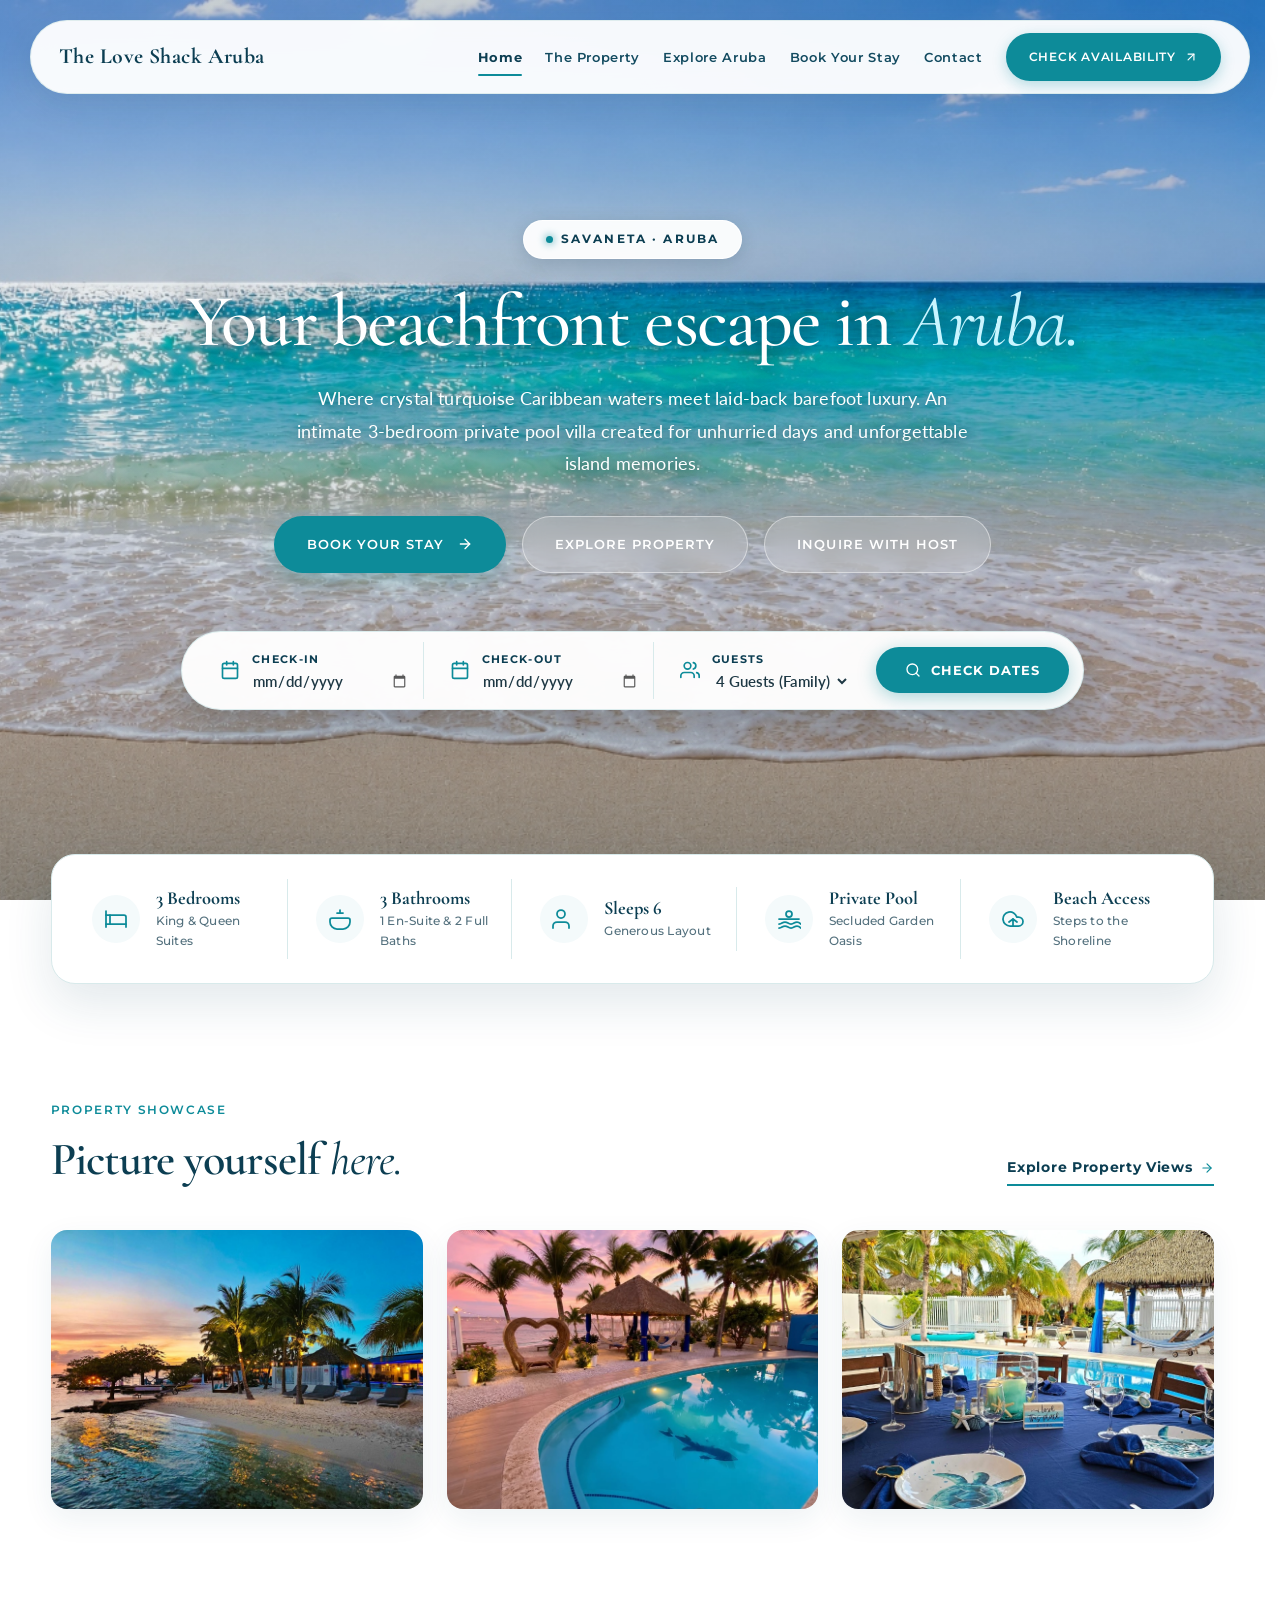
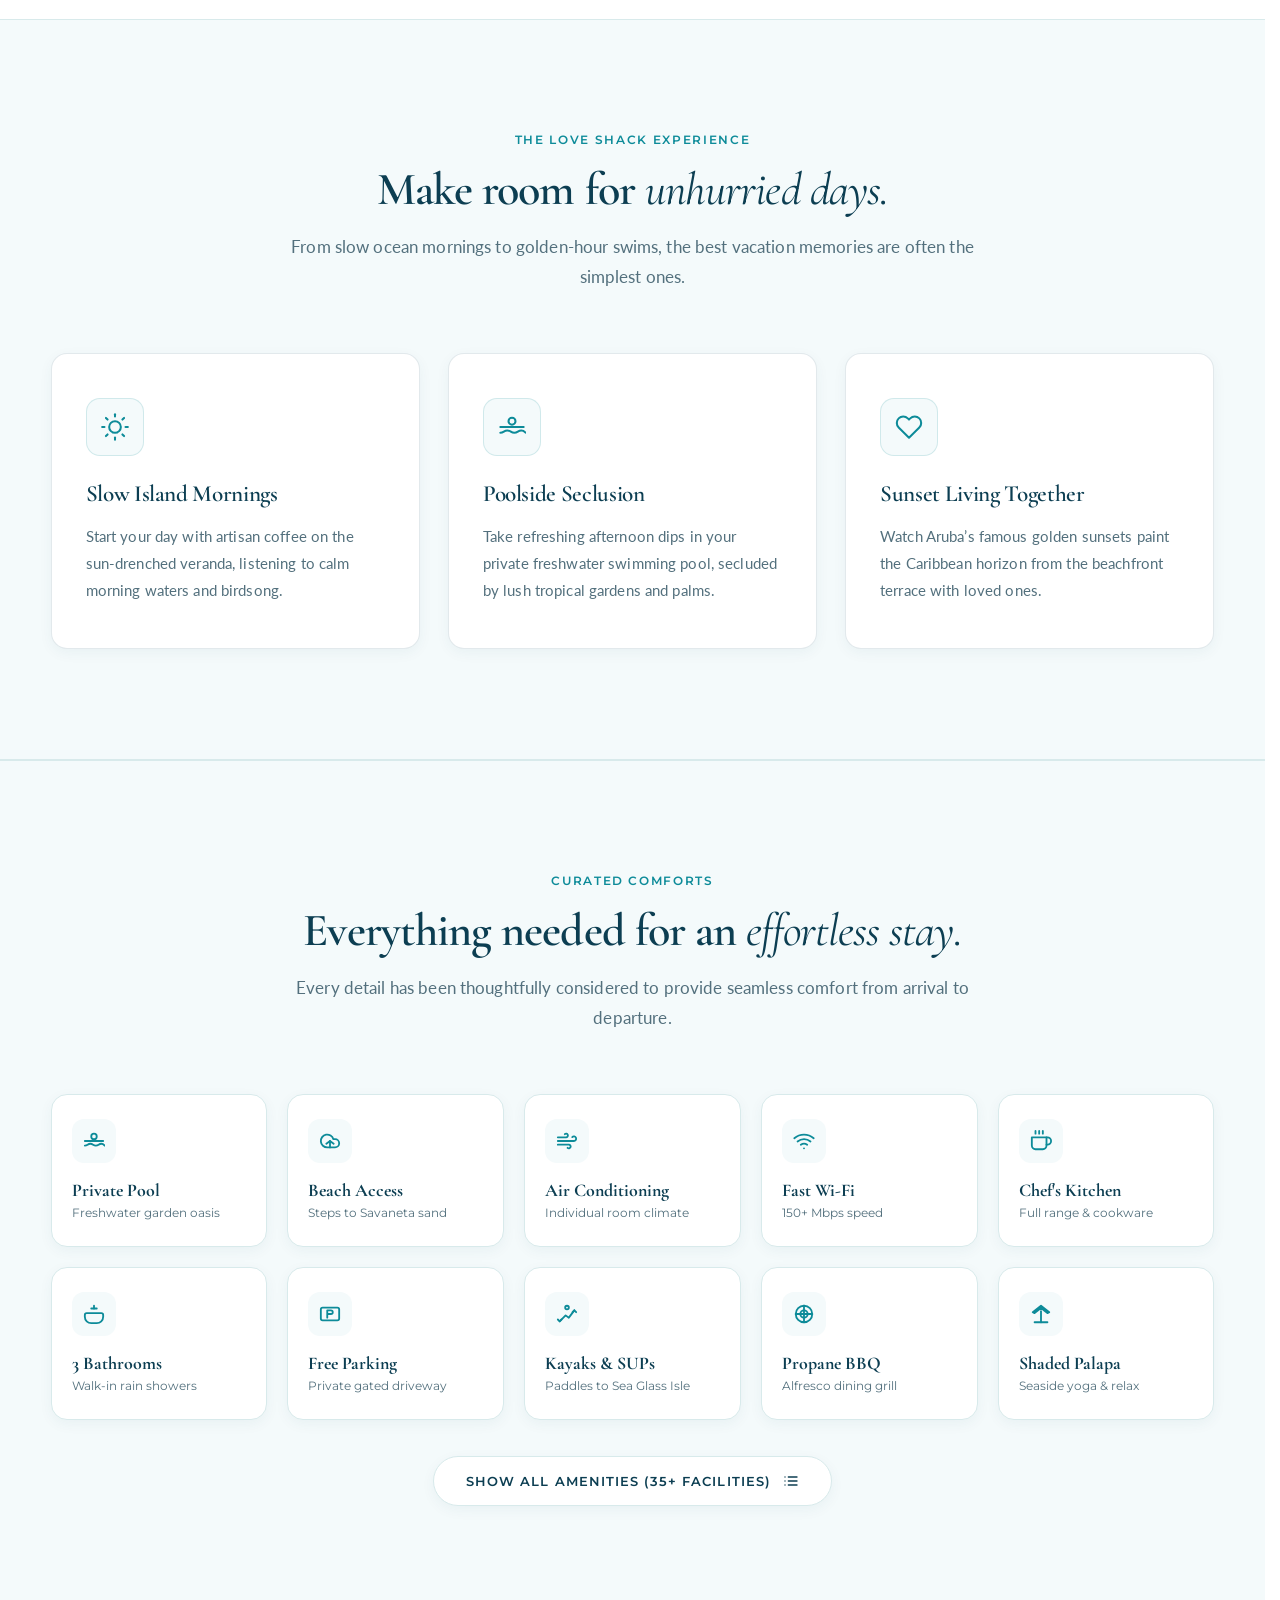
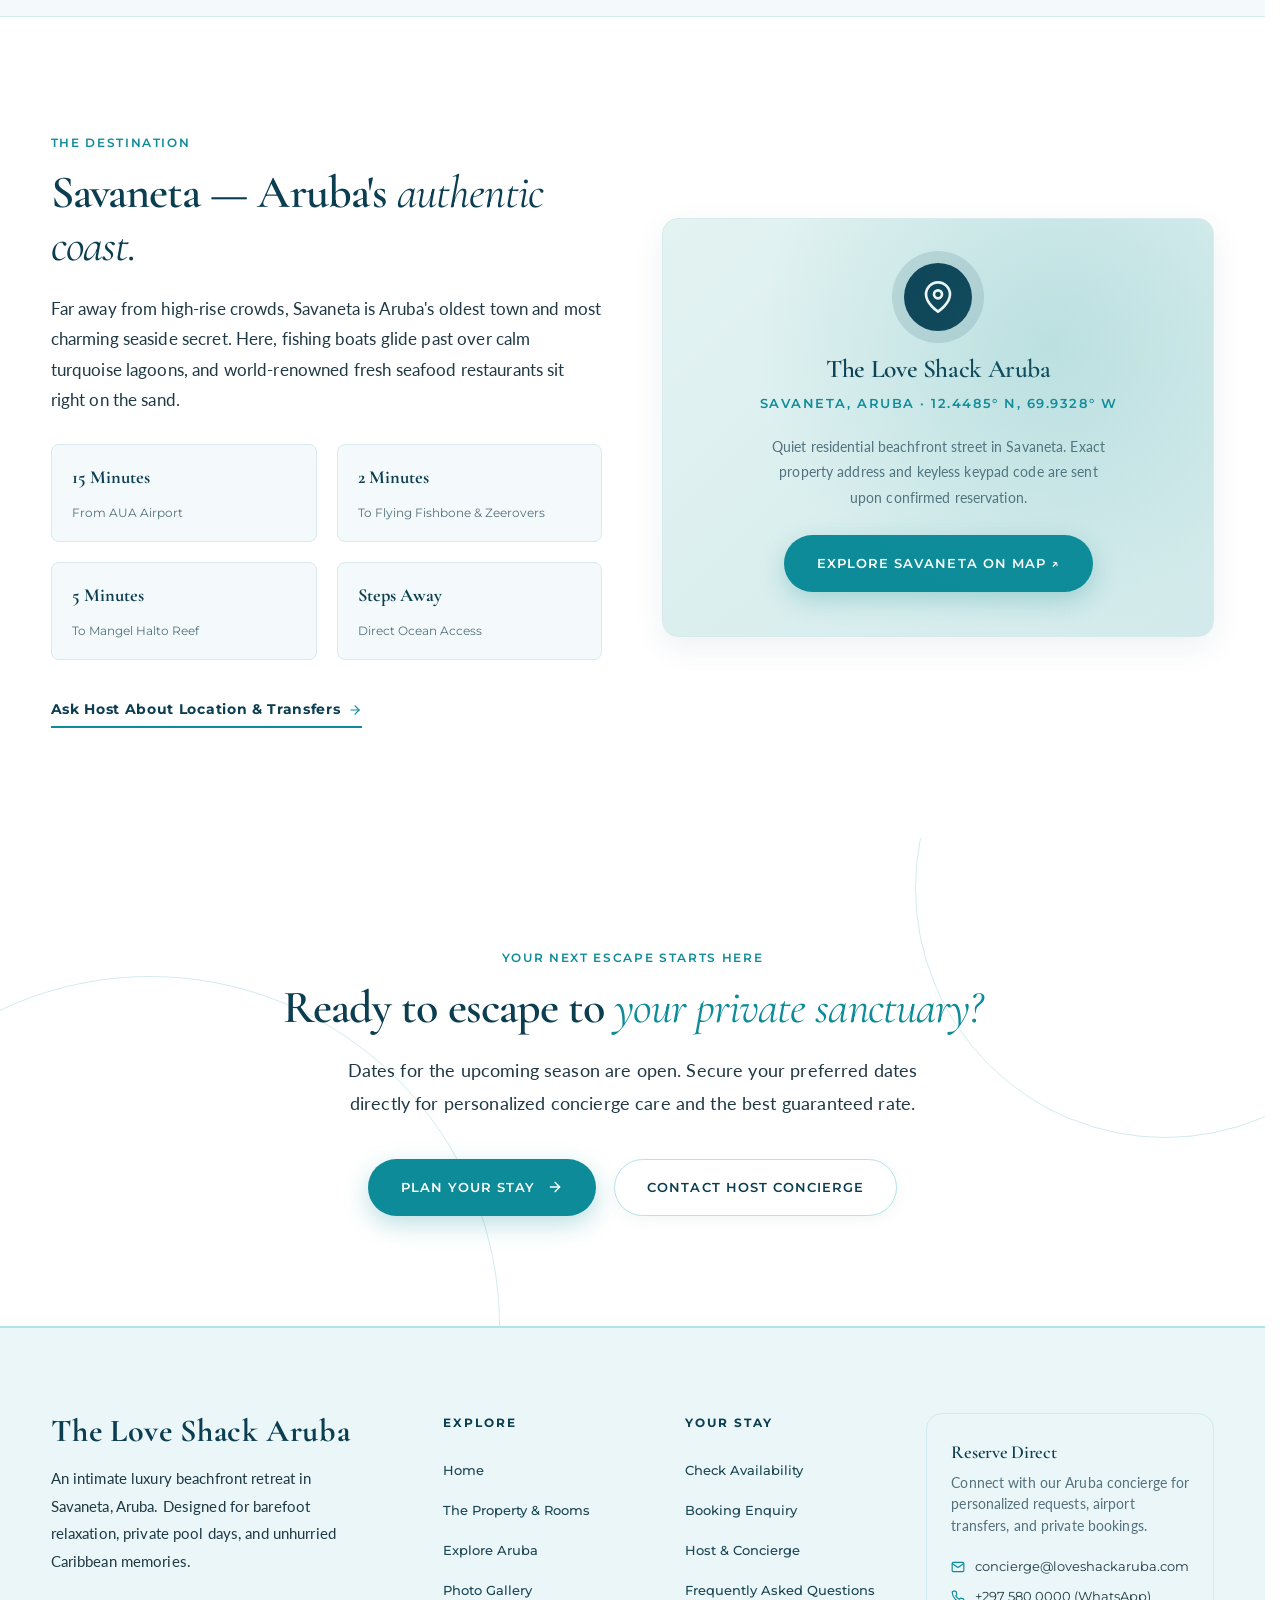
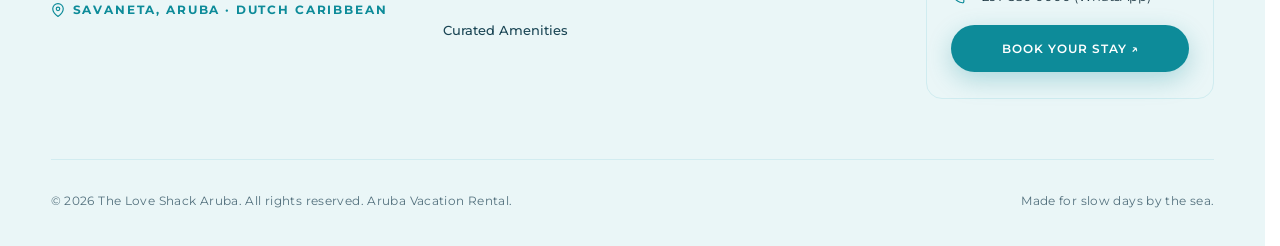
==== commit d2a387b6: "Update bright ocean background and replace Love Shack branding font with Bodoni Moda serif" ====
--- a/index.html
+++ b/index.html
@@ -11,7 +11,7 @@
   <link rel="preconnect" href="https://fonts.gstatic.com" crossorigin>
   <link href="https://fonts.googleapis.com/css2?family=Bodoni+Moda:ital,opsz,wght@0,6..96,400..900;1,6..96,400..900&family=Cormorant+Garamond:ital,wght@0,400;0,500;0,600;0,700;1,400;1,600&family=Lato:ital,wght@0,300;0,400;0,700;1,300;1,400&family=Montserrat:wght@400;500;600;700&family=Pacifico&display=swap" rel="stylesheet">
   
-  <link rel="stylesheet" href="assets/css/style.css?v=2.9">
+  <link rel="stylesheet" href="assets/css/style.css?v=5.0">
 </head>
 <body>
 
@@ -219,7 +219,7 @@
     </section>
 
     <!-- Curated Gallery Preview Section: Showcase Gallery -->
-    <section class="gallery-section wrap" id="gallery" aria-label="Villa Gallery Preview">
+    <section class="gallery-section wrap property-showcase-section" id="gallery" aria-label="Villa Gallery Preview">
       <div class="gallery-header-row">
         <div>
           <span class="eyebrow">PROPERTY SHOWCASE</span>
@@ -236,7 +236,7 @@
 
       <!-- 3-Photo Property Showcase Gallery Grid -->
       <div class="gallery-grid">
-        <div class="gallery-item" data-caption="Private beachfront lounge and illuminated palm trees along the Savaneta shoreline at sunset">
+        <div class="gallery-item">
           <img src="assets/images/showcase-1.jpg" alt="Beachfront sunset lounge and illuminated palm trees along the Savaneta coastline" loading="lazy">
           <div class="gallery-overlay">
             <span class="gallery-tag">Beachfront &amp; Sunset</span>
@@ -244,7 +244,7 @@
           </div>
         </div>
 
-        <div class="gallery-item" data-caption="Freshwater swimming pool with dolphin mosaic, romantic heart chair, and palapa cabana at twilight">
+        <div class="gallery-item">
           <img src="assets/images/showcase-2.jpg" alt="Private swimming pool with dolphin mosaic, heart lounge chair, and thatched palapa at twilight" loading="lazy" style="object-position: center 60%;">
           <div class="gallery-overlay">
             <span class="gallery-tag">Pool &amp; Cabana</span>
@@ -252,7 +252,7 @@
           </div>
         </div>
 
-        <div class="gallery-item" data-caption="Covered dining veranda with custom table setting and champagne overlooking the private pool">
+        <div class="gallery-item">
           <img src="assets/images/showcase-3.jpg" alt="Alfresco poolside dining veranda set with coastal table settings and champagne" loading="lazy">
           <div class="gallery-overlay">
             <span class="gallery-tag">Alfresco Dining</span>
@@ -924,6 +924,6 @@
     </div>
   </div>
 
-  <script src="assets/js/main.js"></script>
+  <script src="assets/js/main.js?v=3.8"></script>
 </body>
 </html>
--- a/assets/css/style.css
+++ b/assets/css/style.css
@@ -86,7 +86,7 @@
   --color-border-light: rgba(216, 234, 235, 0.65);
 
   /* Typography System */
-  --font-logo: 'Pacifico', cursive, -apple-system, BlinkMacSystemFont, sans-serif;
+  --font-logo: 'Bodoni Moda', 'Cormorant Garamond', Georgia, serif;
   --font-heading: 'Cormorant Garamond', 'Garamond', Georgia, serif;
   --font-body: 'Lato', system-ui, -apple-system, BlinkMacSystemFont, 'Segoe UI', Roboto, sans-serif;
   --font-ui: 'Montserrat', system-ui, -apple-system, BlinkMacSystemFont, 'Segoe UI', sans-serif;
@@ -421,12 +421,12 @@
   border-color: rgba(220, 235, 235, 1);
 }
 
-/* Brand Wordmark in Pacifico ("The Love Shack Aruba") */
+/* Brand Wordmark in Bodoni Moda Editorial Serif ("The Love Shack Aruba") */
 .logo {
   font-family: var(--font-logo);
   font-size: 1.85rem;
-  font-weight: 400;
-  letter-spacing: 0;
+  font-weight: 700;
+  letter-spacing: 0.02em;
   color: var(--color-logo);
   /* Deep Ocean Blue logo text */
   text-decoration: none;
@@ -440,8 +440,8 @@
 .header .logo {
   font-family: var(--font-logo);
   font-size: clamp(1.25rem, 1.7vw, 1.7rem);
-  font-weight: 400;
-  letter-spacing: 0;
+  font-weight: 700;
+  letter-spacing: 0.02em;
   color: var(--color-logo);
   /* Deep Ocean Blue logo text */
   background: transparent;
@@ -624,7 +624,7 @@
   inset: 0;
   background-image: url('../images/beach-hero.jpg');
   background-size: cover;
-  background-position: center bottom;
+  background-position: center 35%;
   background-repeat: no-repeat;
   z-index: 1;
   transform: scale(1.0);
@@ -642,15 +642,15 @@
   }
 }
 
-/* Subtle Coastal Ocean Gradient Overlay (Allows Beach Photo to Shine Vibrantly) */
+/* Bright Ocean View Scrim Overlay (Lets Turquoise Waters & Sky Shine Vibrantly) */
 .hero-overlay {
   position: absolute;
   inset: 0;
   background: linear-gradient(180deg,
-      rgba(7, 39, 53, 0.42) 0%,
-      rgba(12, 62, 82, 0.18) 35%,
-      rgba(7, 39, 53, 0.35) 70%,
-      rgba(7, 39, 53, 0.60) 100%);
+      rgba(7, 39, 53, 0.22) 0%,
+      rgba(12, 62, 82, 0.08) 35%,
+      rgba(7, 39, 53, 0.18) 70%,
+      rgba(7, 39, 53, 0.38) 100%);
   z-index: 2;
 }
 
@@ -1368,6 +1368,22 @@
   display: block;
 }
 
+/* Property Showcase image click disabling (Picture yourself here & A glimpse of paradise) */
+.property-showcase-section .gallery-item {
+  cursor: default !important;
+  user-select: none;
+}
+
+.property-showcase-section .gallery-item img {
+  cursor: default !important;
+  pointer-events: none;
+}
+
+.property-showcase-section .gallery-item .gallery-overlay {
+  cursor: default !important;
+  pointer-events: none;
+}
+
 /* --------------------------------------------------------------------------
    LUXURY 5-PHOTO PROPERTY SHOWCASE MOSAIC
    -------------------------------------------------------------------------- */
@@ -2432,8 +2448,8 @@
 .footer-brand .logo {
   color: var(--color-primary);
   font-size: 2rem;
-  font-weight: 400;
-  letter-spacing: 0;
+  font-weight: 700;
+  letter-spacing: 0.02em;
   margin-bottom: 16px;
 }
 
@@ -2583,18 +2599,19 @@
 .page-banner-bg {
   position: absolute;
   inset: 0;
-  background-image: url('../images/temporary-hero.jpg');
+  background-image: url('../images/beach-hero.jpg');
   background-size: cover;
-  background-position: center;
-  opacity: 0.35;
+  background-position: center 35%;
+  opacity: 1;
 }
 
 .page-banner-overlay {
   position: absolute;
   inset: 0;
   background: linear-gradient(180deg,
-      rgba(15, 55, 71, 0.85) 0%,
-      rgba(22, 78, 99, 0.82) 100%);
+      rgba(7, 39, 53, 0.32) 0%,
+      rgba(12, 62, 82, 0.18) 50%,
+      rgba(7, 39, 53, 0.38) 100%);
 }
 
 .page-banner-content {
@@ -2607,13 +2624,15 @@
 .page-banner h1 {
   color: var(--color-white);
   margin-bottom: 16px;
+  text-shadow: 0 2px 10px rgba(0, 0, 0, 0.4);
 }
 
 .page-banner p {
-  color: #e0f4f5;
+  color: #f0fafb;
   font-size: 1.15rem;
   max-width: 600px;
   margin: 0 auto;
+  text-shadow: 0 1px 8px rgba(0, 0, 0, 0.4);
 }
 
 /* Universal Scroll Offset for Floating Navbar */
@@ -2768,7 +2787,8 @@
   visibility: hidden;
   transition: opacity 0.6s ease-in-out, visibility 0.6s ease-in-out, transform 0.6s ease-out;
   transform: scale(1.02);
-  cursor: pointer;
+  cursor: default !important;
+  user-select: none;
 }
 
 .bedroom-slide.active {
@@ -2785,6 +2805,8 @@
   object-position: center;
   display: block;
   transition: transform var(--transition-smooth);
+  cursor: default !important;
+  pointer-events: none;
 }
 
 .room-card:hover .bedroom-slide.active img {
@@ -4799,6 +4821,8 @@
   object-position: center 35%;
   display: block;
   transition: transform 0.8s cubic-bezier(0.16, 1, 0.3, 1);
+  cursor: default !important;
+  pointer-events: none;
 }
 
 .seaglass-collage-canvas:hover .seaglass-bg-img,
@@ -4811,22 +4835,25 @@
   display: none !important;
 }
 
-/* Floating Foreground Cards Group */
+/* Floating Foreground Cards Group — Always 3 items in ONE SINGLE HORIZONTAL ROW across all screens */
 .seaglass-floating-group {
   position: relative;
   z-index: 2;
-  display: flex;
+  display: grid;
+  grid-template-columns: repeat(3, minmax(0, 1fr));
   align-items: center;
   justify-content: center;
+  gap: 28px;
   width: 100%;
-  max-width: 980px;
+  max-width: 1020px;
 }
 
 /* Base Floating Card */
 .seaglass-card {
   position: relative;
-  flex: 0 0 310px;
-  width: 310px;
+  width: 100%;
+  max-width: 290px;
+  justify-self: center;
   aspect-ratio: 3 / 4;
   border-radius: var(--radius-md);
   overflow: hidden;
@@ -4834,7 +4861,8 @@
   padding: 8px; /* Elegant white editorial polaroid border */
   border: 1px solid rgba(255, 255, 255, 0.95);
   box-shadow: 0 20px 45px rgba(12, 62, 82, 0.26);
-  cursor: pointer;
+  cursor: default !important;
+  user-select: none;
   transition: transform 0.4s cubic-bezier(0.16, 1, 0.3, 1),
               box-shadow 0.4s ease,
               z-index 0.1s;
@@ -4848,25 +4876,27 @@
   border-radius: calc(var(--radius-md) - 6px);
   display: block;
   transition: transform 0.4s ease;
-}
-
-/* Card 1: Left Card - Tilted Slightly Left, Layered Under Center */
+  cursor: default !important;
+  pointer-events: none;
+}
+
+/* Card 1: Left Card - Tilted Slightly Left in Horizontal Row */
 .seaglass-card-1 {
   z-index: 2;
-  transform: translateX(36px) translateY(12px) rotate(-3.5deg);
-}
-
-/* Card 2: Center Hero Card - Raised Higher & Centered Front */
+  transform: translateY(8px) rotate(-1.5deg);
+}
+
+/* Card 2: Center Hero Card - Raised Center in Horizontal Row */
 .seaglass-card-2 {
-  z-index: 4;
-  transform: translateY(-16px) scale(1.06);
+  z-index: 3;
+  transform: translateY(-10px);
   box-shadow: 0 24px 48px rgba(12, 62, 82, 0.2);
 }
 
-/* Card 3: Right Card - Tilted Slightly Right, Layered Under Center */
+/* Card 3: Right Card - Tilted Slightly Right in Horizontal Row */
 .seaglass-card-3 {
-  z-index: 3;
-  transform: translateX(-36px) translateY(14px) rotate(3.5deg);
+  z-index: 2;
+  transform: translateY(8px) rotate(1.5deg);
 }
 
 /* Interactive Floating Hover States */
@@ -4876,15 +4906,15 @@
 }
 
 .seaglass-card-1:hover {
-  transform: translateX(10px) translateY(-8px) rotate(-0.5deg) scale(1.08);
+  transform: translateY(-4px) rotate(-0.5deg) scale(1.03);
 }
 
 .seaglass-card-2:hover {
-  transform: translateY(-24px) scale(1.1);
+  transform: translateY(-20px) scale(1.03);
 }
 
 .seaglass-card-3:hover {
-  transform: translateX(-10px) translateY(-8px) rotate(0.5deg) scale(1.08);
+  transform: translateY(-4px) rotate(0.5deg) scale(1.03);
 }
 
 .seaglass-card:hover img {
@@ -4893,6 +4923,8 @@
 
 /* Captions and overlays on floating cards */
 .seaglass-card .gallery-overlay {
+  cursor: default !important;
+  pointer-events: none;
   position: absolute;
   inset: 8px;
   border-radius: calc(var(--radius-md) - 6px);
@@ -4934,62 +4966,90 @@
   margin: 0;
 }
 
-/* Responsive adjustments */
+/* Responsive adjustments — Keeping all 3 images in ONE HORIZONTAL ROW */
 @media (max-width: 1024px) {
   .seaglass-collage-canvas,
   .seaglass-floating-container {
     min-height: 520px;
     padding: 50px 24px;
   }
+  .seaglass-floating-group {
+    gap: 20px;
+    max-width: 860px;
+  }
   .seaglass-card {
-    flex: 0 0 260px;
-    width: 260px;
+    max-width: 240px;
   }
   .seaglass-card-1 {
-    transform: translateX(25px) translateY(8px) rotate(-2.5deg);
+    transform: translateY(6px) rotate(-1deg);
   }
   .seaglass-card-2 {
-    transform: translateY(-10px) scale(1.04);
+    transform: translateY(-8px);
   }
   .seaglass-card-3 {
-    transform: translateX(-25px) translateY(10px) rotate(2.5deg);
+    transform: translateY(6px) rotate(1deg);
+  }
+  .seaglass-card-1:hover {
+    transform: translateY(-2px) rotate(-0.5deg) scale(1.03);
+  }
+  .seaglass-card-2:hover {
+    transform: translateY(-16px) scale(1.03);
+  }
+  .seaglass-card-3:hover {
+    transform: translateY(-2px) rotate(0.5deg) scale(1.03);
   }
 }
 
 @media (max-width: 820px) {
   .seaglass-collage-canvas,
   .seaglass-floating-container {
-    min-height: auto;
-    padding: 36px 16px;
-    flex-direction: column;
+    min-height: 380px;
+    padding: 32px 14px;
+    display: flex;
+    align-items: center;
+    justify-content: center;
   }
   .seaglass-floating-group {
-    flex-direction: column;
-    gap: 18px;
-    max-width: 420px;
+    grid-template-columns: repeat(3, minmax(0, 1fr)) !important;
+    gap: 12px;
+    max-width: 580px;
+    width: 100%;
   }
   .seaglass-card {
-    flex: 0 0 auto;
-    width: 100%;
-    max-width: 360px;
-    aspect-ratio: 4 / 3;
-    transform: none !important;
-    box-shadow: 0 12px 30px rgba(12, 62, 82, 0.22);
-  }
-  .seaglass-card:hover {
-    transform: translateY(-4px) !important;
+    max-width: 180px;
+    padding: 6px;
+    border-radius: 10px;
+  }
+  .seaglass-card img {
+    border-radius: 6px;
+  }
+  .seaglass-card-1 {
+    transform: translateY(4px) rotate(-1deg);
+  }
+  .seaglass-card-2 {
+    transform: translateY(-6px);
+  }
+  .seaglass-card-3 {
+    transform: translateY(4px) rotate(1deg);
+  }
+  .seaglass-card-1:hover {
+    transform: translateY(-2px) rotate(-0.5deg) scale(1.02);
+  }
+  .seaglass-card-2:hover {
+    transform: translateY(-10px) scale(1.02);
+  }
+  .seaglass-card-3:hover {
+    transform: translateY(-2px) rotate(0.5deg) scale(1.02);
   }
   .seaglass-card .gallery-overlay {
-    opacity: 0;
-  }
-  .seaglass-card:hover .gallery-overlay,
-  .seaglass-card:focus-within .gallery-overlay {
-    opacity: 1;
-    background: linear-gradient(
-      180deg,
-      rgba(12, 62, 82, 0) 50%,
-      rgba(12, 62, 82, 0.85) 100%
-    );
+    inset: 6px;
+    padding: 10px;
+  }
+  .seaglass-card .gallery-tag {
+    font-size: 0.55rem;
+  }
+  .seaglass-card .gallery-caption {
+    font-size: 0.85rem;
   }
 }
 
@@ -5003,12 +5063,81 @@
   }
   .seaglass-collage-canvas,
   .seaglass-floating-container {
-    padding: 24px 12px;
+    min-height: 260px;
+    padding: 20px 8px;
     border-radius: var(--radius-md);
+  }
+  .seaglass-floating-group {
+    grid-template-columns: repeat(3, minmax(0, 1fr)) !important;
+    gap: 8px;
+    width: 100%;
   }
   .seaglass-card {
     max-width: 100%;
-    padding: 6px;
+    padding: 4px;
+    border-radius: 8px;
+    box-shadow: 0 8px 20px rgba(12, 62, 82, 0.2);
+  }
+  .seaglass-card img {
+    border-radius: 5px;
+  }
+  .seaglass-card-1 {
+    transform: translateY(3px) rotate(-0.8deg);
+  }
+  .seaglass-card-2 {
+    transform: translateY(-4px);
+  }
+  .seaglass-card-3 {
+    transform: translateY(3px) rotate(0.8deg);
+  }
+  .seaglass-card-1:hover {
+    transform: translateY(-1px) rotate(-0.4deg) scale(1.02);
+  }
+  .seaglass-card-2:hover {
+    transform: translateY(-6px) scale(1.02);
+  }
+  .seaglass-card-3:hover {
+    transform: translateY(-1px) rotate(0.4deg) scale(1.02);
+  }
+  .seaglass-card .gallery-overlay {
+    inset: 4px;
+    padding: 6px 4px;
+  }
+  .seaglass-card .gallery-tag {
+    font-size: 0.42rem;
+    letter-spacing: 0.04em;
+    margin-bottom: 2px;
+  }
+  .seaglass-card .gallery-caption {
+    font-size: 0.58rem;
+    line-height: 1.15;
+  }
+}
+
+@media (max-width: 360px) {
+  .seaglass-collage-canvas,
+  .seaglass-floating-container {
+    min-height: 220px;
+    padding: 16px 5px;
+  }
+  .seaglass-floating-group {
+    gap: 5px;
+  }
+  .seaglass-card {
+    padding: 3px;
+    border-radius: 6px;
+  }
+  .seaglass-card img {
+    border-radius: 4px;
+  }
+  .seaglass-card-1 {
+    transform: translateY(2px) rotate(-0.5deg);
+  }
+  .seaglass-card-2 {
+    transform: translateY(-3px);
+  }
+  .seaglass-card-3 {
+    transform: translateY(2px) rotate(0.5deg);
   }
 }
 
@@ -5368,7 +5497,8 @@
   overflow: hidden;
   box-shadow: var(--shadow-sm);
   aspect-ratio: 16 / 10;
-  cursor: pointer;
+  cursor: default !important;
+  user-select: none;
   transition: transform 0.28s cubic-bezier(0.16, 1, 0.3, 1), box-shadow 0.28s ease, border-color 0.28s ease;
 }
 
@@ -5385,6 +5515,8 @@
   object-position: center;
   display: block;
   transition: transform 0.4s ease;
+  cursor: default !important;
+  pointer-events: none;
 }
 
 .beyond-shoreline-card:hover img {
@@ -5451,6 +5583,7 @@
   gap: 28px;
   margin-top: 32px;
   margin-bottom: 50px;
+  align-items: start;
 }
 
 .explore-exp-card {
@@ -5462,6 +5595,13 @@
   transition: transform 0.28s ease, box-shadow 0.28s ease;
   display: flex;
   flex-direction: column;
+  cursor: default !important;
+  user-select: none;
+  height: fit-content;
+  min-height: 0;
+  padding: 0;
+  margin: 0;
+  aspect-ratio: 4 / 3;
 }
 
 .explore-exp-card:hover {
@@ -5471,9 +5611,24 @@
 
 .explore-exp-img {
   width: 100%;
+  height: 100%;
   aspect-ratio: 4 / 3;
   object-fit: cover;
   transition: transform 0.35s ease;
+  cursor: default !important;
+  pointer-events: none;
+  display: block;
+  margin: 0;
+  padding: 0;
+}
+
+.explore-exp-img img {
+  width: 100%;
+  height: 100%;
+  object-fit: cover;
+  display: block;
+  cursor: default !important;
+  pointer-events: none;
 }
 
 .explore-exp-card:hover .explore-exp-img {
@@ -5721,7 +5876,8 @@
   background-color: var(--color-white);
   border: 1px solid var(--color-border);
   transition: transform 0.3s cubic-bezier(0.16, 1, 0.3, 1), box-shadow 0.3s ease, border-color 0.3s ease;
-  cursor: pointer;
+  cursor: default !important;
+  user-select: none;
   aspect-ratio: auto !important;
 }
 
@@ -5738,10 +5894,21 @@
   object-position: center;
   display: block;
   transition: transform 0.5s ease;
+  cursor: default !important;
+  pointer-events: none;
 }
 
 .massage-item:hover img {
   transform: scale(1.035);
+}
+
+.massage-item:hover .gallery-overlay {
+  opacity: 1;
+}
+
+.massage-item .gallery-overlay {
+  cursor: default !important;
+  pointer-events: none;
 }
 
 /* Tablet Responsive */
@@ -5998,6 +6165,72 @@
 
  
+/* Custom perfectly-fitted thumbnail container for Airport Pickup (preserves complete original 903:1024 aspect ratio, no cropping, no letterboxing) */+
+.service-addon-thumb.airport-pickup-thumb {+
+  width: 105px;+
+  height: auto;+
+  aspect-ratio: 903 / 1024;+
+  border-radius: var(--radius-sm);+
+  overflow: hidden;+
+  flex-shrink: 0;+
+  background: rgba(240, 244, 248, 0.6);+
+  border: 1px solid var(--color-border);+
+  display: flex;+
+  align-items: center;+
+  justify-content: center;+
+  transition: transform 0.3s ease, border-color 0.3s ease, box-shadow 0.3s ease;+
+}+
++
+.service-addon-thumb.airport-pickup-thumb img {+
+  width: 100%;+
+  height: 100%;+
+  object-fit: contain !important;+
+  display: block;+
+  border-radius: calc(var(--radius-sm) - 1px);+
+}+
++
+.service-addon-featured:hover .service-addon-thumb.airport-pickup-thumb {+
+  border-color: var(--color-secondary);+
+  box-shadow: 0 4px 12px rgba(0, 168, 150, 0.15);+
+}+
++
+.service-addon-featured:hover .service-addon-thumb.airport-pickup-thumb img {+
+  transform: scale(1.02);+
+}+
++
 .service-addon-details { 
   flex: 1;@@ -6886,6 +7119,18 @@
 
   } 
+  .service-addon-thumb.airport-pickup-thumb {+
+    width: 120px;+
+    height: auto;+
+    aspect-ratio: 903 / 1024;+
+    margin: 0 auto 12px;+
+  }+
   .service-addon-header { 
     flex-direction: column;
